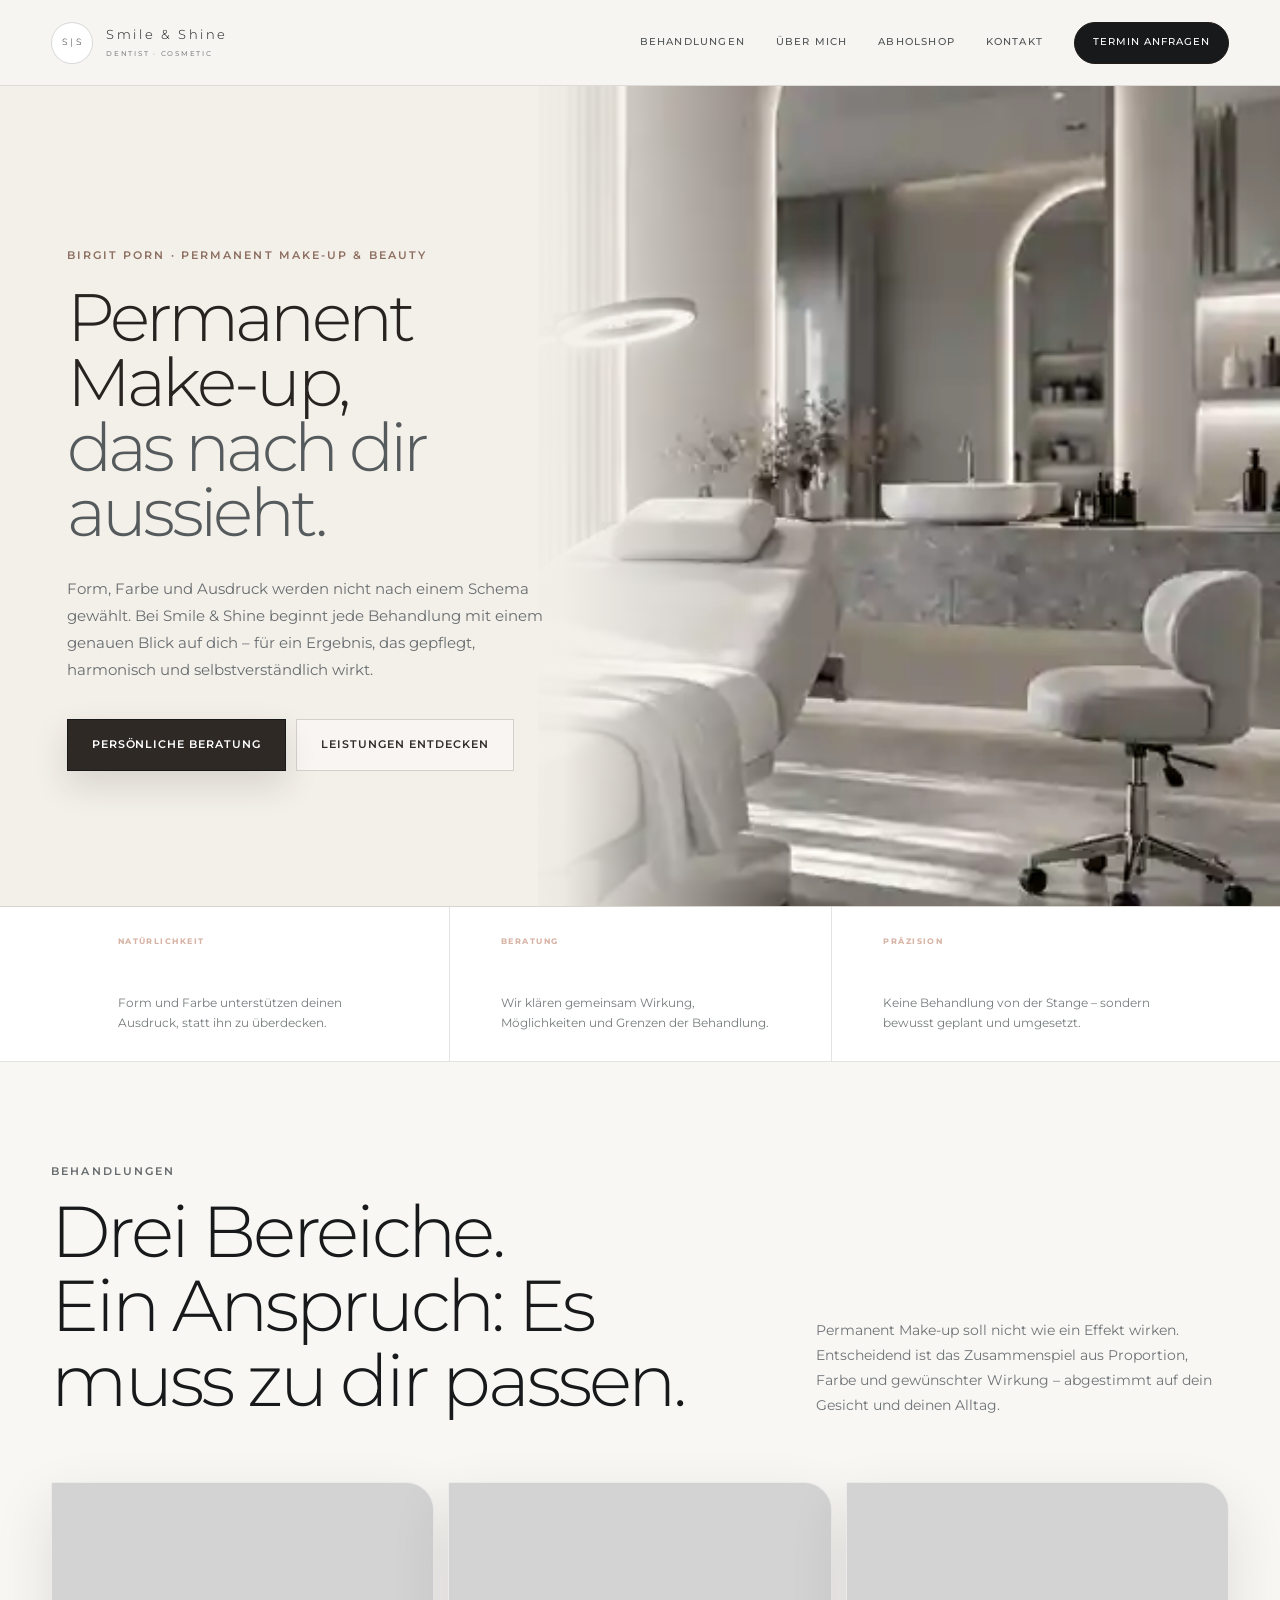
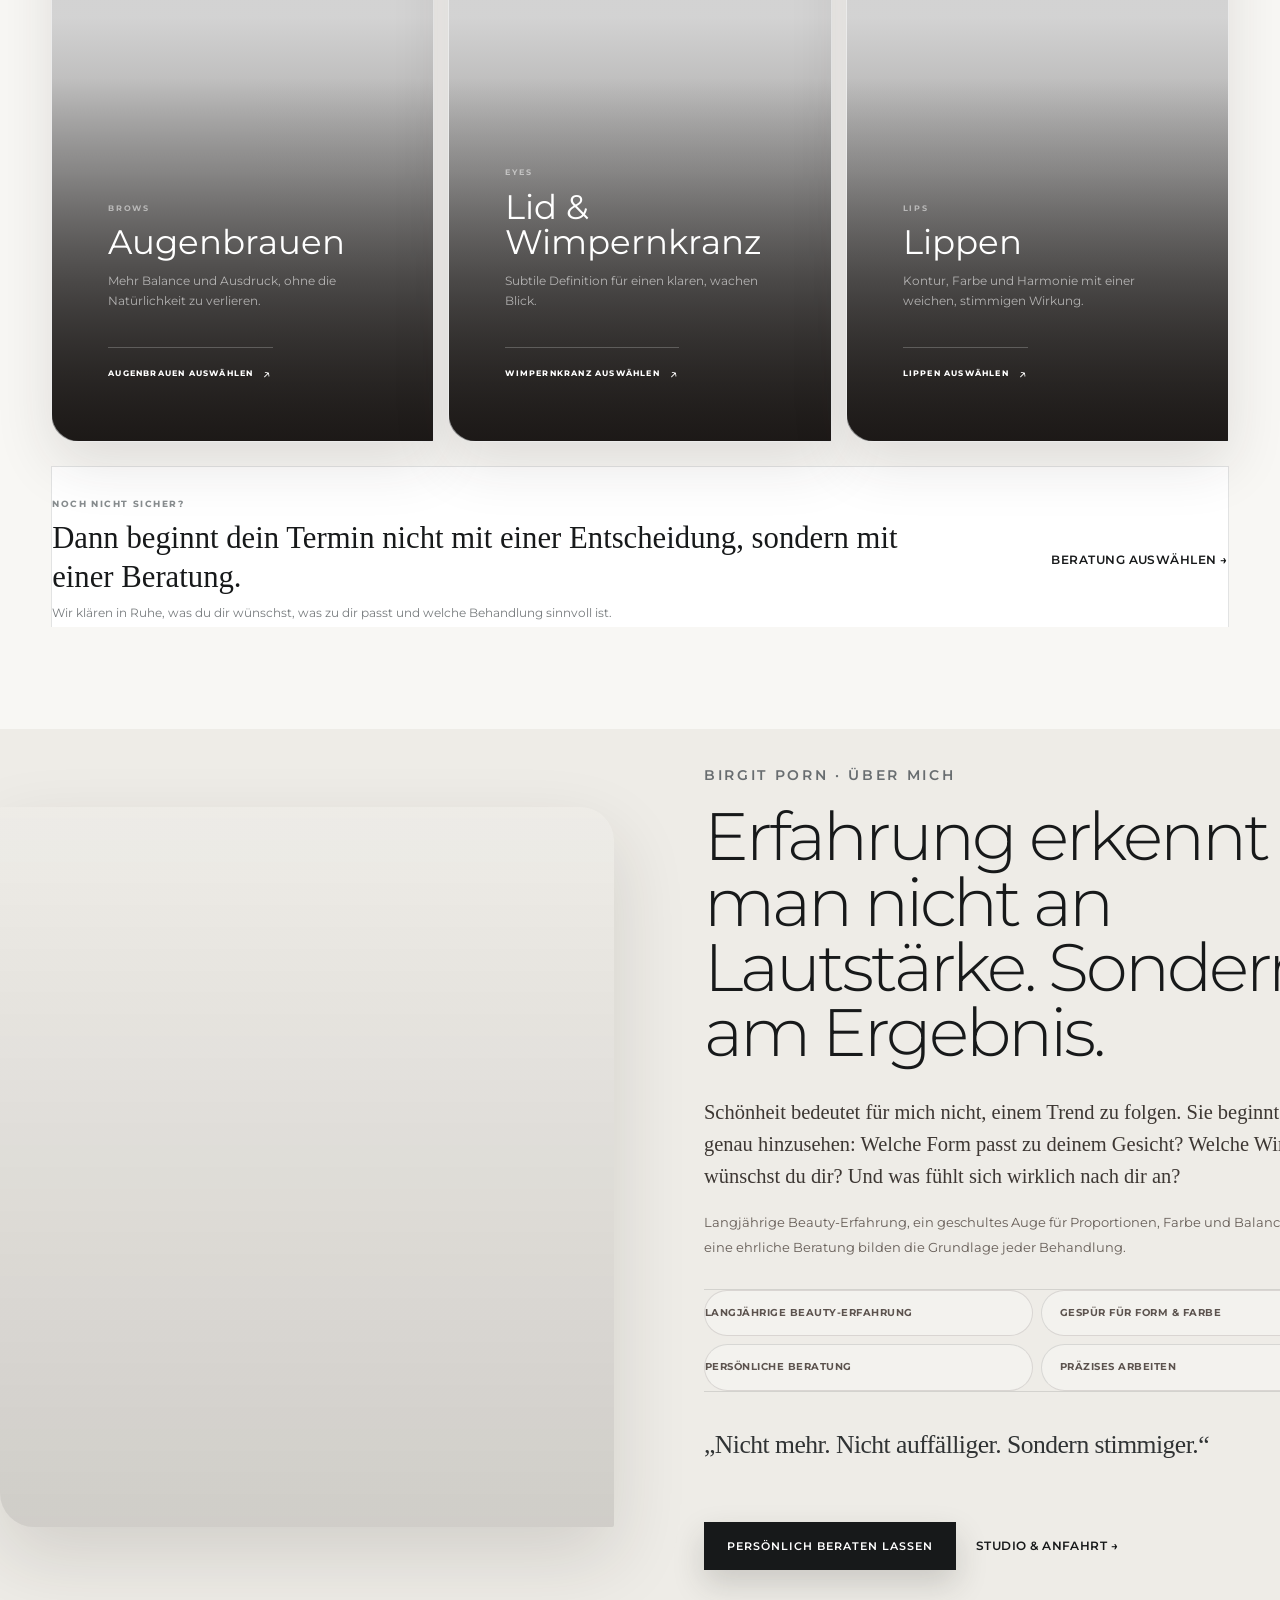
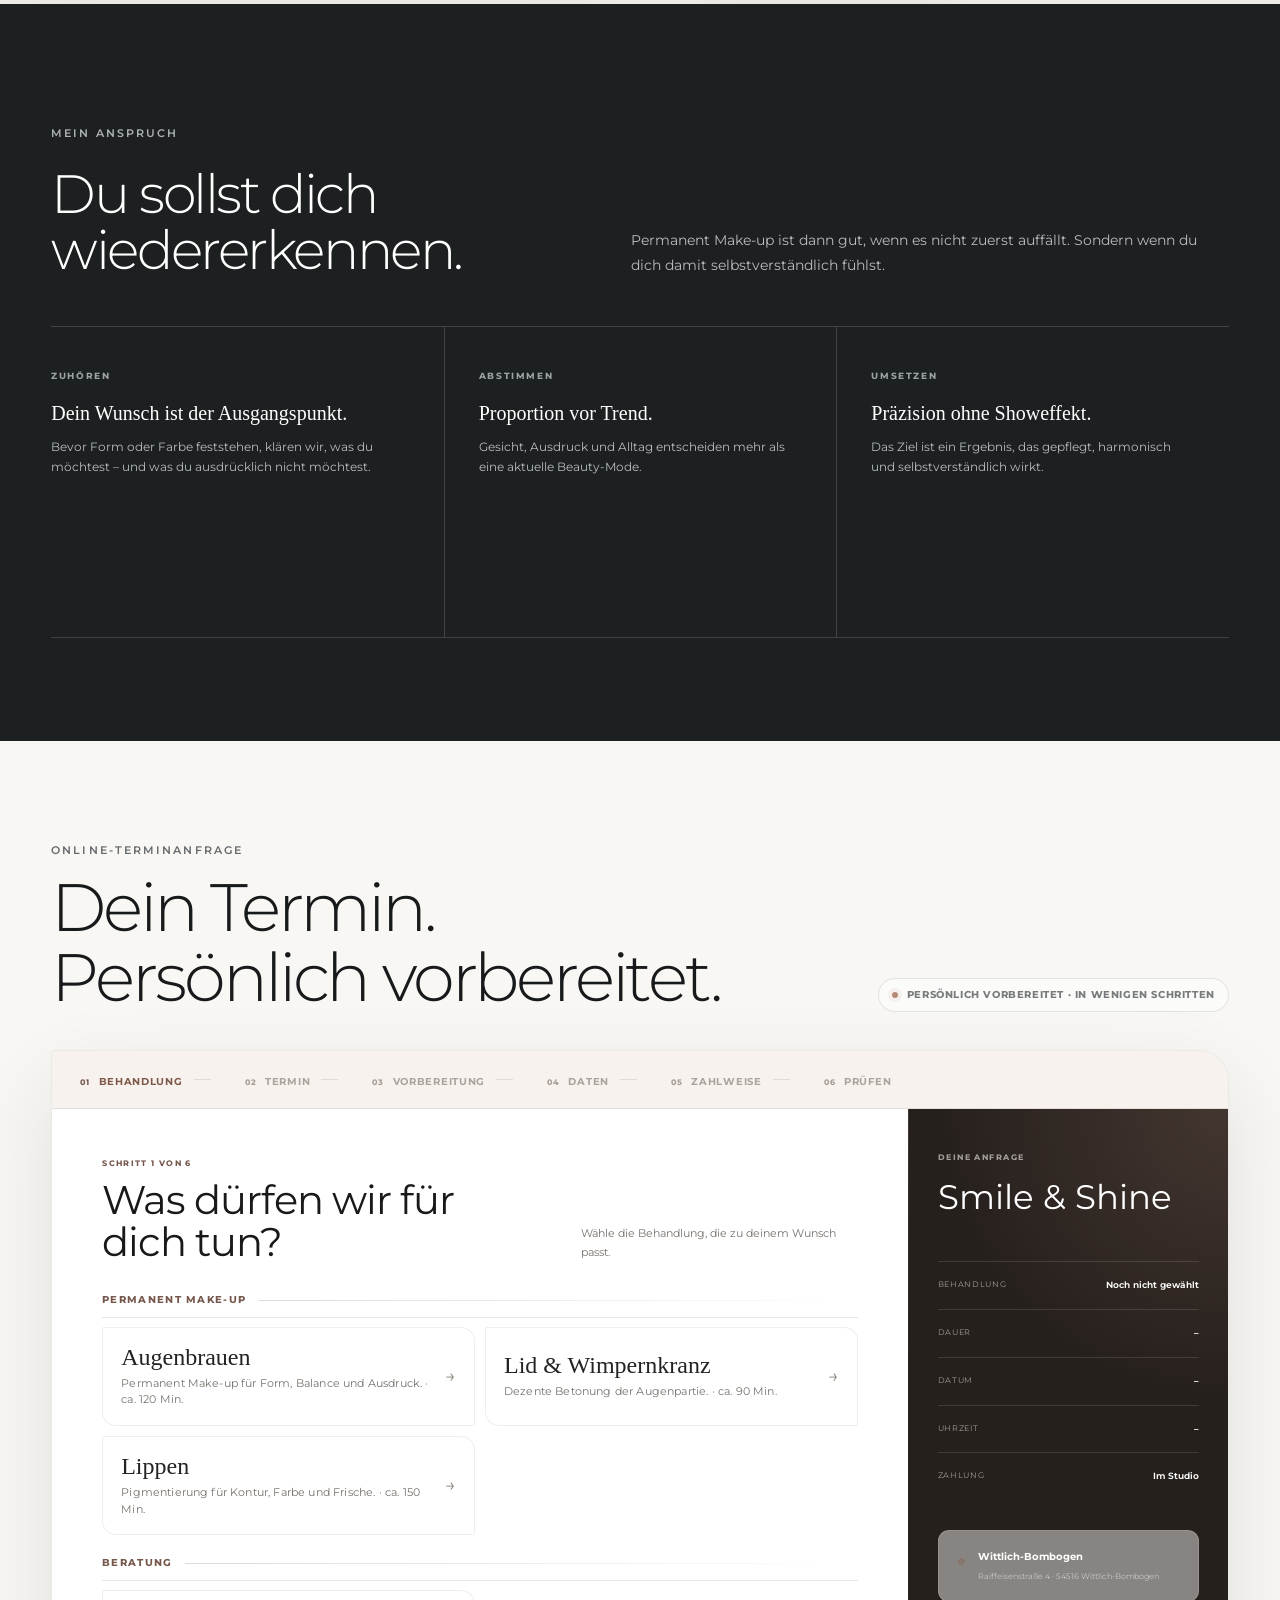
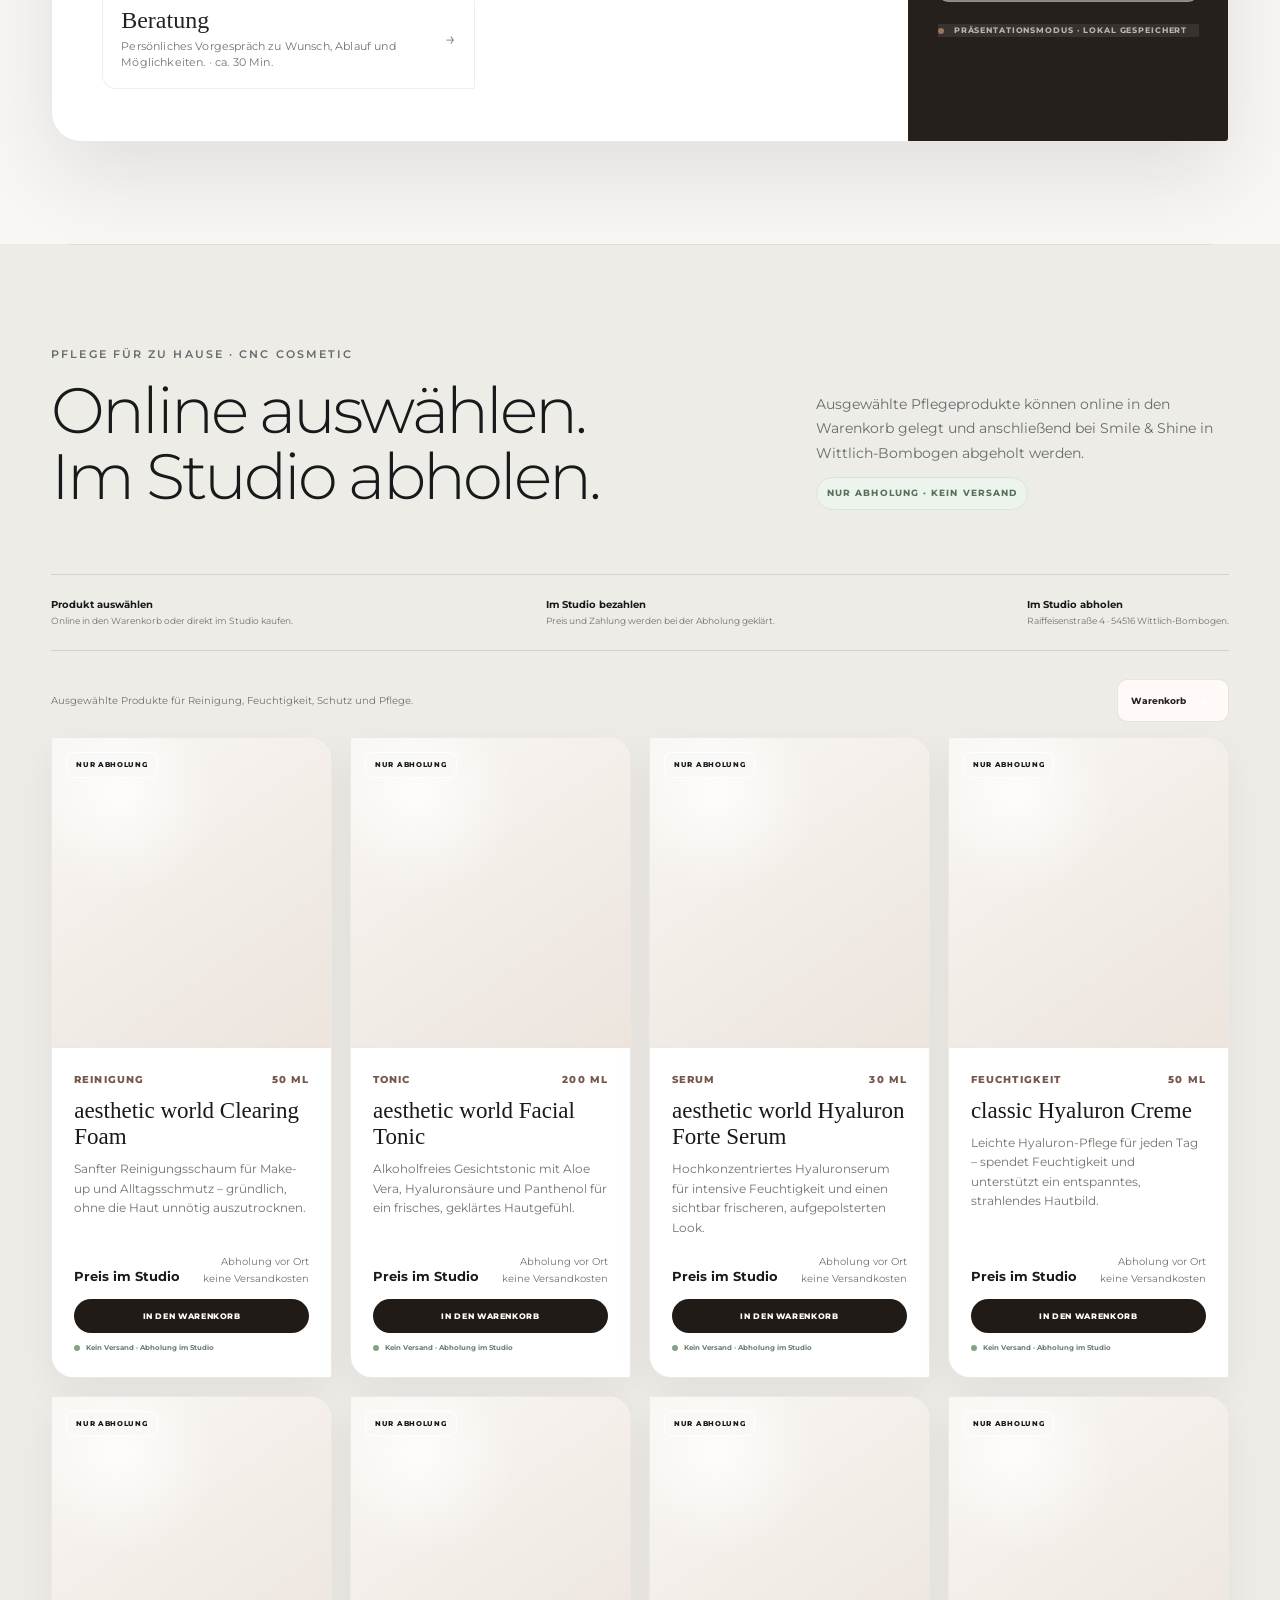
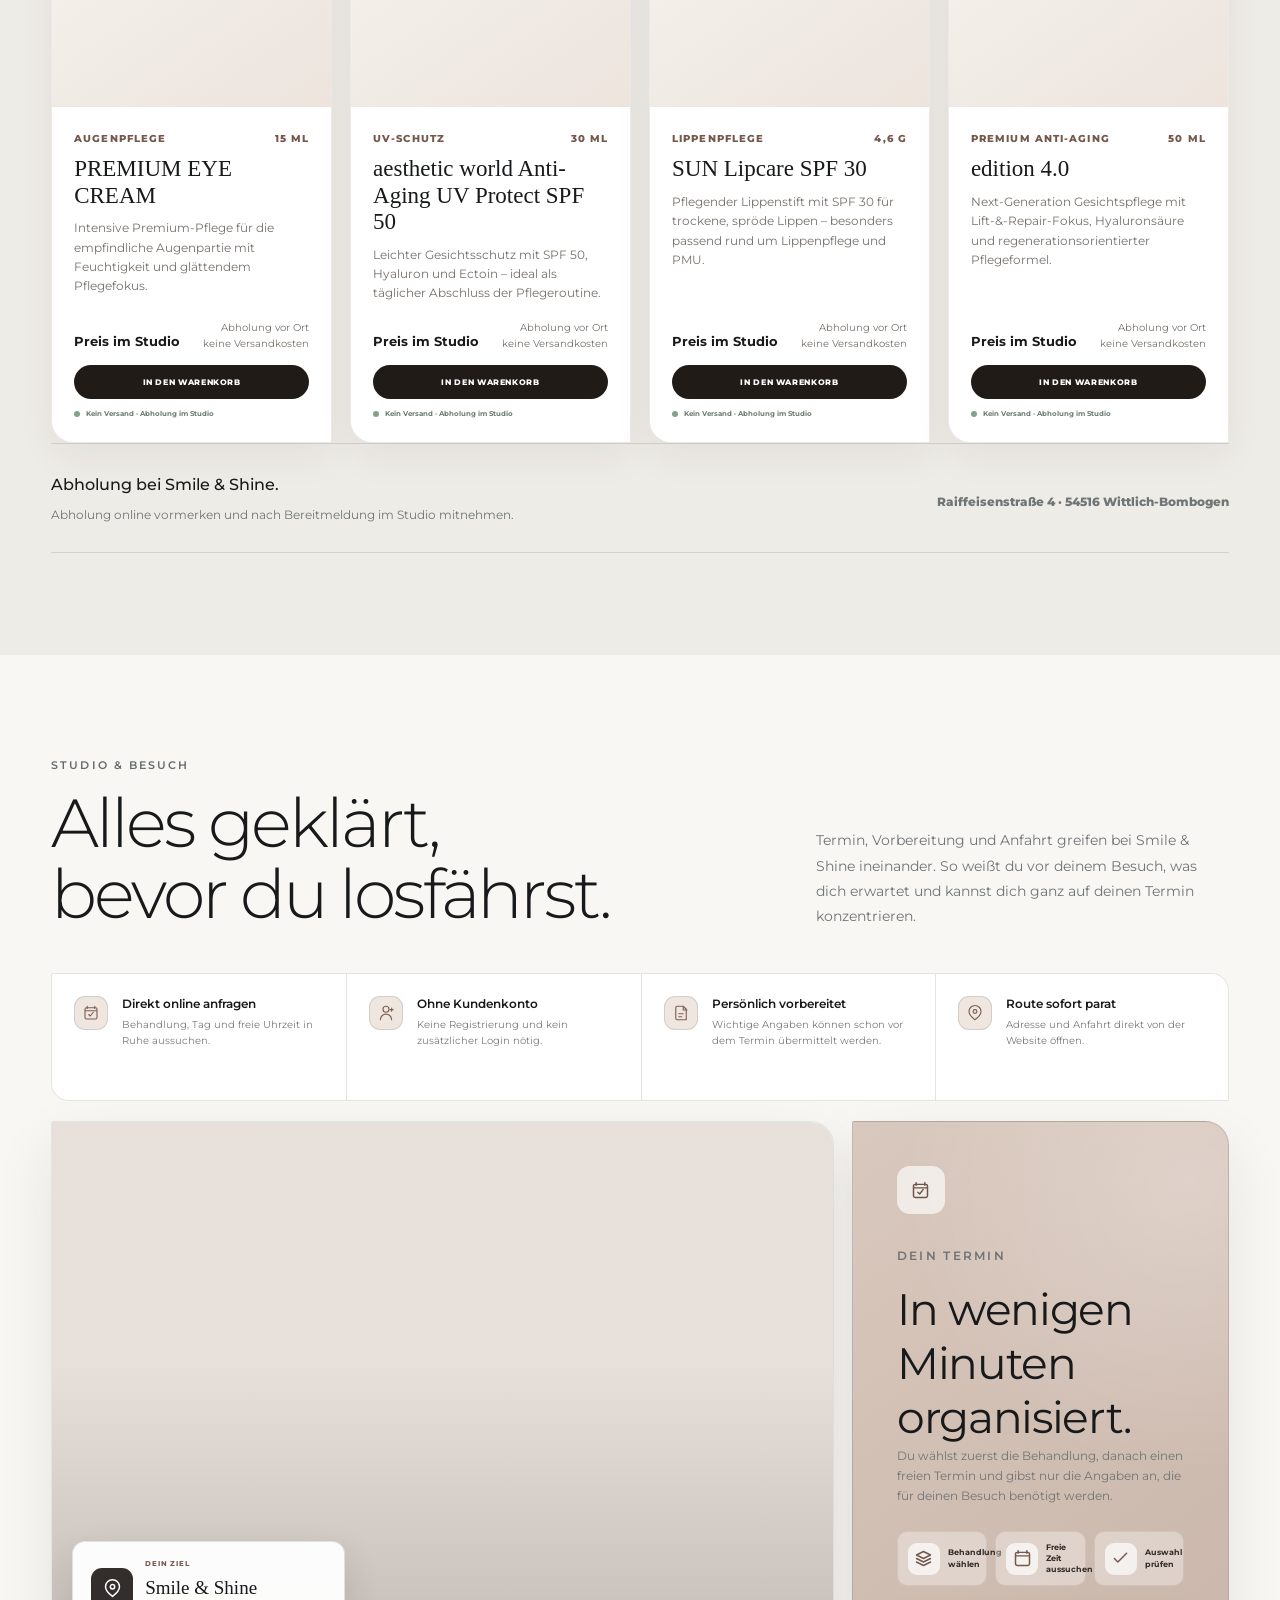
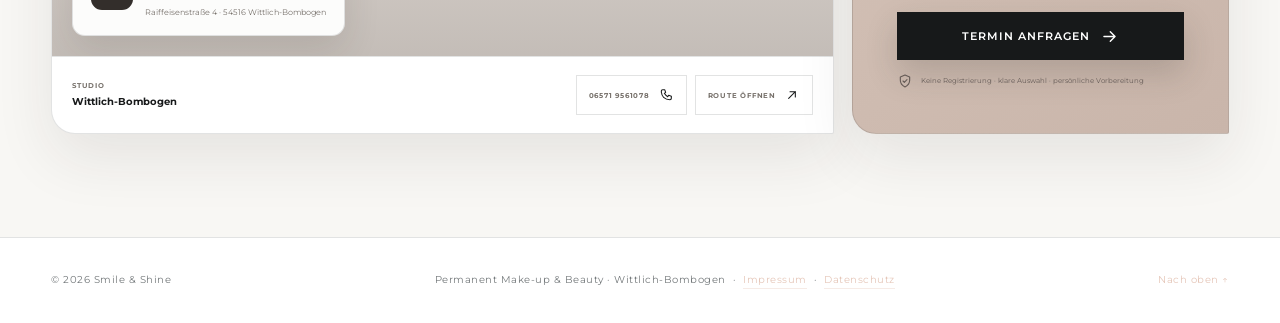
==== review/index.html @ 5d115cfd "Rescue: add isolated review page" ====
<!doctype html>
<html lang="de">
<head>
  <meta charset="utf-8">
  <meta name="viewport" content="width=device-width,initial-scale=1">
  <meta name="smileshine-build" content="20261002-rescue-review1">
  <meta name="description" content="Smile & Shine in Wittlich-Bombogen – Permanent Make-up & Beauty. Präzise Behandlungen, natürliche Ergebnisse und persönliche Beratung in ruhiger Atmosphäre.">
  <meta name="robots" content="noindex,nofollow">
  <meta name="theme-color" content="#f7f7f4">
  <meta name="color-scheme" content="light">
  <title>Smile & Shine · Wittlich-Bombogen</title>
  <link rel="preconnect" href="https://fonts.googleapis.com">
  <link rel="preconnect" href="https://fonts.gstatic.com" crossorigin>
  <link rel="preconnect" href="https://images.pexels.com">
  <link href="https://fonts.googleapis.com/css2?family=Montserrat:wght@300;400;500;600&display=swap" rel="stylesheet">
  <link rel="stylesheet" href="../styles.css?v=20261002-mobile-rebuild1">
  <link rel="stylesheet" href="../booking.css?v=20261002-mobile-rebuild1">
  <link rel="stylesheet" href="../booking-advanced.css?v=20261002-mobile-rebuild1">
  <link rel="stylesheet" href="../review-v73.css?v=20261002-rescue-review1">
</head>
<body class="site-premium">
  <header class="site-header">
    <a class="brand brand-v73" href="#top" aria-label="Smile & Shine Startseite">
      <span class="brand-mark" aria-hidden="true"></span>
      <span class="brand-copy">
        <strong data-studio-text="studio.name">SMILE &amp; SHINE</strong>
        <small>DENTIST · COSMETIC</small>
      </span>
    </a>
    <button class="menu-toggle" type="button" aria-label="Menü öffnen" aria-expanded="false" aria-controls="mainNav">☰</button>
    <nav class="main-nav" id="mainNav" aria-label="Hauptnavigation"><a href="#behandlungen">Behandlungen</a><a href="#ueber">Über mich</a><a href="#shop">Abholshop</a><a href="#kontakt">Kontakt</a><a class="nav-cta" href="#booking">Termin anfragen</a></nav>
  </header>
  <main id="top">
    <section class="hero hero-refined hero-cinematic">
<div class="hero-copy">
        <p class="eyebrow" data-studio-text="content.hero.eyebrow">Birgit Porn · Permanent Make-up &amp; Beauty</p>
        <h1>Permanent Make-up,<br><em>das nach dir aussieht.</em></h1>
        <p class="lead" data-studio-text="content.hero.lead">Form, Farbe und Ausdruck werden nicht nach einem Schema gewählt. Bei Smile &amp; Shine beginnt jede Behandlung mit einem genauen Blick auf dich – für ein Ergebnis, das gepflegt, harmonisch und selbstverständlich wirkt.</p>
        <div class="hero-actions"><a class="button primary" href="#booking" data-booking-service="consult">Persönliche Beratung</a><a class="button ghost" href="#behandlungen">Leistungen entdecken</a></div>
      </div>
    </section>

    <section class="trust-strip premium-trust" aria-label="Wofür Smile & Shine steht">
      <article><span>Natürlichkeit</span><strong>Ein Ergebnis, das zu deinem Gesicht gehört.</strong><small>Form und Farbe unterstützen deinen Ausdruck, statt ihn zu überdecken.</small></article>
      <article><span>Beratung</span><strong>Dein Wunsch wird zuerst verstanden.</strong><small>Wir klären gemeinsam Wirkung, Möglichkeiten und Grenzen der Behandlung.</small></article>
      <article><span>Präzision</span><strong>Ruhe und Sorgfalt bis ins Detail.</strong><small>Keine Behandlung von der Stange – sondern bewusst geplant und umgesetzt.</small></article>
    </section>

    <section class="section treatments premium-treatments" id="behandlungen">
      <div class="section-heading split">
        <div><p class="eyebrow">Behandlungen</p><h2 data-studio-text="content.treatments.headline">Drei Bereiche. Ein Anspruch: Es muss zu dir passen.</h2></div>
        <p data-studio-text="content.treatments.intro">Permanent Make-up soll nicht wie ein Effekt wirken. Entscheidend ist das Zusammenspiel aus Proportion, Farbe und gewünschter Wirkung – abgestimmt auf dein Gesicht und deinen Alltag.</p>
      </div>
      <div class="treatment-grid treatment-grid-refined">
        <article class="treatment-card image-brows" data-studio-media="brows"><div><span>Brows</span><h3>Augenbrauen</h3><p>Mehr Balance und Ausdruck, ohne die Natürlichkeit zu verlieren.</p><a href="#booking" data-booking-service="brows-pmu">Augenbrauen auswählen <b>↗</b></a></div></article>
        <article class="treatment-card image-eyes" data-studio-media="eyes"><div><span>Eyes</span><h3>Lid &amp; Wimpernkranz</h3><p>Subtile Definition für einen klaren, wachen Blick.</p><a href="#booking" data-booking-service="lashline">Wimpernkranz auswählen <b>↗</b></a></div></article>
        <article class="treatment-card image-lips" data-studio-media="lips"><div><span>Lips</span><h3>Lippen</h3><p>Kontur, Farbe und Harmonie mit einer weichen, stimmigen Wirkung.</p><a href="#booking" data-booking-service="lip-pmu">Lippen auswählen <b>↗</b></a></div></article>
      </div>
      <div class="treatment-consultation"><div><span>Noch nicht sicher?</span><strong>Dann beginnt dein Termin nicht mit einer Entscheidung, sondern mit einer Beratung.</strong><p>Wir klären in Ruhe, was du dir wünschst, was zu dir passt und welche Behandlung sinnvoll ist.</p></div><a class="text-link" href="#booking" data-booking-service="consult">Beratung auswählen →</a></div>
    </section>

    <section class="section about about-refined premium-about" id="ueber">
      <div class="about-image" role="img" data-studio-media="about" aria-label="Minimalistische Beauty- und Pflegeprodukte in neutralen Tönen"></div>
      <div class="about-copy">
        <p class="eyebrow" data-studio-text="content.about.eyebrow">Birgit Porn · Über mich</p>
        <h2 data-studio-text="content.about.headline">Erfahrung erkennt man nicht an Lautstärke. Sondern am Ergebnis.</h2>
        <p class="about-intro" data-studio-text="content.about.intro">Schönheit bedeutet für mich nicht, einem Trend zu folgen. Sie beginnt damit, genau hinzusehen: Welche Form passt zu deinem Gesicht? Welche Wirkung wünschst du dir? Und was fühlt sich wirklich nach dir an?</p>
        <p data-studio-text="content.about.body">Langjährige Beauty-Erfahrung, ein geschultes Auge für Proportionen, Farbe und Balance sowie eine ehrliche Beratung bilden die Grundlage jeder Behandlung.</p>
        <div class="about-signals" aria-label="Wofür Birgit steht"><span>Langjährige Beauty-Erfahrung</span><span>Gespür für Form &amp; Farbe</span><span>Persönliche Beratung</span><span>Präzises Arbeiten</span></div>
        <blockquote class="about-statement" data-studio-text="content.about.statement">„Nicht mehr. Nicht auffälliger. Sondern stimmiger.“</blockquote>
        <div class="about-actions"><a class="button primary" href="#booking" data-booking-service="consult">Persönlich beraten lassen</a><a class="text-link" href="#kontakt">Studio &amp; Anfahrt →</a></div>
      </div>
    </section>

    <section class="section premium-principles" aria-labelledby="principlesTitle">
      <div class="principles-heading"><p class="eyebrow">Mein Anspruch</p><h2 id="principlesTitle">Du sollst dich wiedererkennen.</h2><p>Permanent Make-up ist dann gut, wenn es nicht zuerst auffällt. Sondern wenn du dich damit selbstverständlich fühlst.</p></div>
      <div class="principles-grid">
        <article><span>Zuhören</span><h3>Dein Wunsch ist der Ausgangspunkt.</h3><p>Bevor Form oder Farbe feststehen, klären wir, was du möchtest – und was du ausdrücklich nicht möchtest.</p></article>
        <article><span>Abstimmen</span><h3>Proportion vor Trend.</h3><p>Gesicht, Ausdruck und Alltag entscheiden mehr als eine aktuelle Beauty-Mode.</p></article>
        <article><span>Umsetzen</span><h3>Präzision ohne Showeffekt.</h3><p>Das Ziel ist ein Ergebnis, das gepflegt, harmonisch und selbstverständlich wirkt.</p></article>
      </div>
    </section>

    <section class="section booking-section booking-editorial" id="booking">
      <div class="booking-heading"><div><p class="eyebrow">Online-Terminanfrage</p><h2>Dein Termin. Persönlich vorbereitet.</h2></div><div class="booking-demo-badge"><span></span>Persönlich vorbereitet · in wenigen Schritten</div></div>
      <div class="booking-shell glass-panel">
        <div class="booking-progress" aria-label="Fortschritt der Terminanfrage"><button class="progress-step active" data-progress="1" type="button"><span>01</span><strong>Behandlung</strong></button><button class="progress-step" data-progress="2" type="button" disabled><span>02</span><strong>Termin</strong></button><button class="progress-step" data-progress="3" type="button" disabled><span>03</span><strong>Vorbereitung</strong></button><button class="progress-step" data-progress="4" type="button" disabled><span>04</span><strong>Daten</strong></button><button class="progress-step" data-progress="5" type="button" disabled><span>05</span><strong>Zahlweise</strong></button><button class="progress-step" data-progress="6" type="button" disabled><span>06</span><strong>Prüfen</strong></button></div>
        <div class="booking-main">
          <div class="booking-stage">
            <div class="booking-panel active" data-panel="1"><div class="booking-panel-head"><div><span class="booking-step-label">Schritt 1 von 6</span><h3>Was dürfen wir für dich tun?</h3></div><p>Wähle die gewünschte Behandlung aus.</p></div><div class="service-category-label">Permanent Make-up</div><div class="service-options"><button class="service-option" type="button" data-service="Augenbrauen" data-duration="120"><span class="service-info"><strong>Augenbrauen</strong><small>Permanent Make-up · ca. 120 Min.</small></span><span class="service-arrow">→</span></button><button class="service-option" type="button" data-service="Lid & Wimpernkranz" data-duration="90"><span class="service-info"><strong>Lid &amp; Wimpernkranz</strong><small>Permanent Make-up · ca. 90 Min.</small></span><span class="service-arrow">→</span></button><button class="service-option" type="button" data-service="Lippen" data-duration="150"><span class="service-info"><strong>Lippen</strong><small>Permanent Make-up · ca. 150 Min.</small></span><span class="service-arrow">→</span></button><button class="service-option" type="button" data-service="Beratung" data-duration="30"><span class="service-info"><strong>Beratung</strong><small>Persönliches Vorgespräch · ca. 30 Min.</small></span><span class="service-arrow">→</span></button></div></div>
            <div class="booking-panel" data-panel="2"><div class="booking-panel-head"><div><span class="booking-step-label">Schritt 2 von 6</span><h3>Wann passt es dir?</h3></div><p>Wähle einen verfügbaren Tag und eine passende Uhrzeit.</p></div><div class="date-scroller" id="dateScroller" aria-label="Datum auswählen"></div><div class="time-area"><div class="time-header"><strong>Verfügbare Zeiten</strong><span id="selectedDateLabel">Datum auswählen</span></div><div class="time-slots" id="timeSlots"><div class="time-placeholder">Verfügbarkeiten werden geladen.</div></div><div class="waitlist-strip"><div><strong>Nichts Passendes dabei?</strong><span>Wenn du flexibel bist, kannst du dich unverbindlich vormerken lassen.</span></div><button class="waitlist-button" type="button" id="waitlistToggle">Warteliste</button></div><form class="waitlist-form" id="waitlistForm" hidden><div class="field-row"><label><span>Bevorzugter Zeitraum</span><select name="period"><option>Vormittags</option><option>Mittags</option><option>Nachmittags</option><option>Abends</option><option>Flexibel</option></select></label><label><span>Flexibilität</span><select name="flex"><option>Nur gewählter Tag</option><option>± 1 Tag</option><option>± 3 Tage</option><option>Diese Woche</option></select></label></div><div class="waitlist-actions"><span>Wähle Zeitraum und Flexibilität. Deine Kontaktdaten folgen im nächsten Schritt.</span><button type="submit" class="button ghost">Wunsch vormerken</button></div></form></div><div class="booking-actions"><button class="booking-back" type="button" data-back="1">← Zurück</button></div></div>
            <div class="booking-panel" data-panel="3"><div class="booking-panel-head"><div><span class="booking-step-label">Schritt 3 von 6</span><h3>Gut vorbereitet zum Termin.</h3></div><p>Beantworte vorab ein paar kurze Fragen zur gewählten Behandlung.</p></div><form class="precheck-form" id="precheckForm"><div class="precheck-intro"><span>Vorabinformationen</span><strong id="precheckService">Gewählte Behandlung</strong><p>So kann sich das Studio besser auf deinen Termin vorbereiten.</p></div><div id="precheckQuestions" class="precheck-questions"></div><label class="consent-row"><input type="checkbox" required><span>Ich bestätige, dass meine Angaben vollständig sind.</span></label><div class="booking-actions"><button class="booking-back" type="button" data-back="2">← Zurück</button><button class="button primary" type="submit">Weiter zu meinen Daten</button></div></form></div>
            <div class="booking-panel" data-panel="4"><div class="booking-panel-head"><div><span class="booking-step-label">Schritt 4 von 6</span><h3>Wie erreichen wir dich?</h3></div><p>Diese Angaben benötigen wir für Terminbestätigung und eventuelle Rückfragen.</p></div><form class="booking-form" id="bookingForm"><div class="field-row"><label><span>Vorname</span><input name="firstName" autocomplete="given-name" required placeholder="Vorname"></label><label><span>Nachname</span><input name="lastName" autocomplete="family-name" required placeholder="Nachname"></label></div><div class="field-row"><label><span>E-Mail</span><input type="email" name="email" autocomplete="email" required placeholder="name@beispiel.de"></label><label><span>Telefon</span><input type="tel" name="phone" autocomplete="tel" required placeholder="0123 456789"></label></div><label><span>Hinweis für das Studio <small>optional</small></span><textarea name="note" rows="3" placeholder="Gibt es etwas, das wir vorab wissen sollten?"></textarea></label><label class="consent-row"><input type="checkbox" required><span>Ich stimme der Verarbeitung meiner Angaben zur Terminorganisation zu.</span></label><div class="booking-actions"><button class="booking-back" type="button" data-back="3">← Zurück</button><button class="button primary" type="submit" id="bookingContactContinue">Weiter zur Zahlweise</button></div></form></div>
            <div class="booking-panel" data-panel="5"><div class="booking-panel-head"><div><span class="booking-step-label">Schritt 5 von 6</span><h3>Wie möchtest du bezahlen?</h3></div><p>Wähle, wie du den Termin bezahlen möchtest.</p></div><div class="payment-options"><button class="payment-option selected" type="button" data-payment="Im Studio"><span class="payment-icon">⌂</span><span><strong>Im Studio bezahlen</strong><small>Bezahlung beim Termin vor Ort.</small></span><span class="payment-check">✓</span></button><button class="payment-option" type="button" data-payment="Online-Anzahlung"><span class="payment-icon">◇</span><span><strong>Online-Anzahlung</strong><small>Online-Anzahlung, sofern sie für die Leistung vorgesehen ist.</small></span><span class="payment-check">○</span></button></div><div class="deposit-card"><div><span class="deposit-label">Anzahlung</span><strong>Wird vor dem Abschluss angezeigt</strong></div><p>Falls eine Anzahlung erforderlich ist, wird der Betrag vor dem Abschluss klar angezeigt.</p></div><div class="booking-actions"><button class="booking-back" type="button" data-back="4">← Zurück</button><button class="button primary" type="button" id="paymentContinue">Anfrage prüfen</button></div></div>
            <div class="booking-panel" data-panel="6"><div class="booking-panel-head"><div><span class="booking-step-label">Schritt 6 von 6</span><h3>Passt alles?</h3></div><p>Prüfe deine Auswahl und Angaben noch einmal in Ruhe.</p></div><div class="confirmation-card"><div class="confirmation-mark">✓</div><div><span class="confirmation-kicker">Deine Auswahl</span><h4 id="confirmService">–</h4><p id="confirmDate">–</p><p id="confirmCustomer">–</p><p id="confirmPayment">–</p></div></div><div class="confirmation-grid"><div><span>Vorbereitung</span><strong>Vorabformular ausgefüllt</strong></div><div><span>Warteliste</span><strong id="confirmWaitlist">Nicht aktiviert</strong></div></div><div class="booking-final-note"><strong>Alles auf einen Blick.</strong><span>Prüfe deine Angaben vor dem Abschluss noch einmal in Ruhe.</span></div><div class="booking-actions"><button class="booking-back" type="button" data-back="5">← Angaben ändern</button><button class="button primary booking-disabled" type="button" aria-disabled="true">Terminanfrage vormerken</button></div></div>
          </div>
          <aside class="booking-summary"><p class="summary-kicker">Deine Anfrage</p><h3 data-studio-text="studio.name">Smile &amp; Shine</h3><div class="summary-item"><span>Behandlung</span><strong id="summaryService">Noch nicht gewählt</strong></div><div class="summary-item"><span>Dauer</span><strong id="summaryDuration">–</strong></div><div class="summary-item"><span>Datum</span><strong id="summaryDate">–</strong></div><div class="summary-item"><span>Uhrzeit</span><strong id="summaryTime">–</strong></div><div class="summary-item"><span>Zahlung</span><strong id="summaryPayment">Im Studio</strong></div><div class="summary-location"><span>⌖</span><div><strong data-studio-text="studio.locationLabel">Wittlich-Bombogen</strong><small data-studio-text="studio.address.display">Raiffeisenstraße 4 · 54516 Wittlich-Bombogen</small></div></div><div class="summary-status"><span></span>Präsentationsmodus · lokal gespeichert</div></aside>
        </div>
      </div>
    </section>

    <section class="section boutique premium-boutique" id="shop"><div class="section-heading split boutique-heading"><div><p class="eyebrow">Pflege für zu Hause · CNC Cosmetic</p><h2 data-studio-text="content.shop.headline">Online auswählen. Im Studio abholen.</h2></div><div class="boutique-intro"><p data-studio-text="content.shop.intro">Ausgewählte Pflegeprodukte können online in den Warenkorb gelegt und anschließend bei Smile &amp; Shine in Wittlich-Bombogen abgeholt werden.</p><span class="shop-status">Nur Abholung · kein Versand</span></div></div><div class="pickup-shop-footer"><div><strong>Abholung bei Smile &amp; Shine.</strong><p>Abholung online vormerken und nach Bereitmeldung im Studio mitnehmen.</p></div><span data-studio-text="studio.address.display">Raiffeisenstraße 4 · 54516 Wittlich-Bombogen</span></div></section>
    <section class="section contact-section contact-experience premium-contact" id="kontakt">
      <div class="contact-experience-heading">
        <div>
          <p class="eyebrow">Studio &amp; Besuch</p>
          <h2 data-studio-text="content.contact.headline">Alles geklärt, bevor du losfährst.</h2>
        </div>
        <p data-studio-text="content.contact.intro">Termin, Vorbereitung und Anfahrt greifen bei Smile &amp; Shine ineinander. So weißt du vor deinem Besuch, was dich erwartet und kannst dich ganz auf deinen Termin konzentrieren.</p>
      </div>

      <div class="contact-benefits" aria-label="Vorteile für deinen Besuch">
        <article class="contact-benefit">
          <span class="contact-benefit-icon" aria-hidden="true">
            <svg viewBox="0 0 24 24"><path d="M7 3v3M17 3v3M4.5 9h15M6 5h12a2 2 0 0 1 2 2v11a2 2 0 0 1-2 2H6a2 2 0 0 1-2-2V7a2 2 0 0 1 2-2Z"/><path d="m9 14 2 2 4-5"/></svg>
          </span>
          <div><strong>Direkt online anfragen</strong><small>Behandlung, Tag und freie Uhrzeit in Ruhe aussuchen.</small></div>
        </article>
        <article class="contact-benefit">
          <span class="contact-benefit-icon" aria-hidden="true">
            <svg viewBox="0 0 24 24"><path d="M12 3a4 4 0 1 1 0 8 4 4 0 0 1 0-8Z"/><path d="M4.5 21a7.5 7.5 0 0 1 15 0"/><path d="M17.5 7.5h4M19.5 5.5v4"/></svg>
          </span>
          <div><strong>Ohne Kundenkonto</strong><small>Keine Registrierung und kein zusätzlicher Login nötig.</small></div>
        </article>
        <article class="contact-benefit">
          <span class="contact-benefit-icon" aria-hidden="true">
            <svg viewBox="0 0 24 24"><path d="M7 3h8l4 4v14H7a2 2 0 0 1-2-2V5a2 2 0 0 1 2-2Z"/><path d="M15 3v5h5M9 13h6M9 17h4"/></svg>
          </span>
          <div><strong>Persönlich vorbereitet</strong><small>Wichtige Angaben können schon vor dem Termin übermittelt werden.</small></div>
        </article>
        <article class="contact-benefit">
          <span class="contact-benefit-icon" aria-hidden="true">
            <svg viewBox="0 0 24 24"><path d="M20 10c0 5-8 11-8 11S4 15 4 10a8 8 0 1 1 16 0Z"/><circle cx="12" cy="10" r="2.5"/></svg>
          </span>
          <div><strong>Route sofort parat</strong><small>Adresse und Anfahrt direkt von der Website öffnen.</small></div>
        </article>
      </div>

      <div class="contact-experience-grid">
        <article class="contact-map-card">
          <div class="contact-map-preview">
            <iframe data-studio-map-embed title="Standort von Smile &amp; Shine in Wittlich-Bombogen" loading="lazy" referrerpolicy="no-referrer-when-downgrade" src="https://www.google.com/maps?q=Raiffeisenstra%C3%9Fe%204%2C%2054516%20Wittlich-Bombogen&amp;output=embed"></iframe>
            <div class="contact-map-overlay">
              <span class="contact-map-pin" aria-hidden="true">
                <svg viewBox="0 0 24 24"><path d="M20 10c0 5-8 11-8 11S4 15 4 10a8 8 0 1 1 16 0Z"/><circle cx="12" cy="10" r="2.5"/></svg>
              </span>
              <div><small>Dein Ziel</small><strong data-studio-text="studio.name">Smile &amp; Shine</strong><span data-studio-text="studio.address.display">Raiffeisenstraße 4 · 54516 Wittlich-Bombogen</span></div>
            </div>
          </div>
          <div class="contact-map-actions">
            <div><span>Studio</span><strong data-studio-text="studio.locationLabel">Wittlich-Bombogen</strong></div>
            <div class="contact-direct-actions">
              <a class="contact-route-button" data-studio-phone-link href="tel:+4965719561078"><span data-studio-phone-display>06571 9561078</span><svg aria-hidden="true" viewBox="0 0 24 24"><path d="M7 4h3l1.5 4-2 1.5a14 14 0 0 0 5 5l1.5-2 4 1.5v3a2 2 0 0 1-2 2C10 19 5 14 5 6a2 2 0 0 1 2-2Z"/></svg></a>
              <a class="contact-route-button" data-studio-route-link href="https://www.google.com/maps/search/?api=1&amp;query=Raiffeisenstra%C3%9Fe%204%2C%2054516%20Wittlich-Bombogen" target="_blank" rel="noopener"><span>Route öffnen</span><svg aria-hidden="true" viewBox="0 0 24 24"><path d="M7 17 17 7M9 7h8v8"/></svg></a>
            </div>
          </div>
        </article>

        <article class="contact-booking-card">
          <div class="contact-booking-icon" aria-hidden="true">
            <svg viewBox="0 0 24 24"><path d="M7 3v3M17 3v3M4.5 9h15M6 5h12a2 2 0 0 1 2 2v11a2 2 0 0 1-2 2H6a2 2 0 0 1-2-2V7a2 2 0 0 1 2-2Z"/><path d="m9 14 2 2 4-5"/></svg>
          </div>
          <p class="eyebrow">Dein Termin</p>
          <h3>In wenigen Minuten organisiert.</h3>
          <p class="contact-booking-copy">Du wählst zuerst die Behandlung, danach einen freien Termin und gibst nur die Angaben an, die für deinen Besuch benötigt werden.</p>
          <div class="contact-booking-flow" aria-label="So funktioniert die Terminanfrage">
            <div><span aria-hidden="true"><svg viewBox="0 0 24 24"><path d="M12 4 4 8l8 4 8-4-8-4Z"/><path d="m4 12 8 4 8-4M4 16l8 4 8-4"/></svg></span><strong>Behandlung wählen</strong></div>
            <div><span aria-hidden="true"><svg viewBox="0 0 24 24"><path d="M7 3v3M17 3v3M4.5 9h15M6 5h12a2 2 0 0 1 2 2v11a2 2 0 0 1-2 2H6a2 2 0 0 1-2-2V7a2 2 0 0 1 2-2Z"/></svg></span><strong>Freie Zeit aussuchen</strong></div>
            <div><span aria-hidden="true"><svg viewBox="0 0 24 24"><path d="m5 12 4 4L19 6"/></svg></span><strong>Auswahl prüfen</strong></div>
          </div>
          <a class="button primary contact-booking-cta" href="#booking">
            <span>Termin anfragen</span>
            <svg aria-hidden="true" viewBox="0 0 24 24"><path d="M5 12h14M13 6l6 6-6 6"/></svg>
          </a>
          <div class="contact-reassurance">
            <svg aria-hidden="true" viewBox="0 0 24 24"><path d="M12 3 5 6v5c0 4.7 2.9 8 7 10 4.1-2 7-5.3 7-10V6l-7-3Z"/><path d="m9 12 2 2 4-4"/></svg>
            <span>Keine Registrierung · klare Auswahl · persönliche Vorbereitung</span>
          </div>
        </article>
      </div>
    </section>
  </main>
  <footer class="site-footer premium-footer"><span>© <span id="year"></span> <span data-studio-text="studio.name">Smile &amp; Shine</span></span><span class="footer-meta"><span data-studio-text="content.footer.descriptor">Permanent Make-up &amp; Beauty · Wittlich-Bombogen</span> · <a href="../impressum.html">Impressum</a> · <a href="../datenschutz.html">Datenschutz</a></span><a href="#top">Nach oben ↑</a></footer>
  <script src="../studio-config.js?v=20261002-mobile-rebuild1"></script>
  <script src="../studio-content.js?v=20261002-mobile-rebuild1"></script>
  <script src="../studio-data-store.js?v=20261002-mobile-rebuild1"></script>
  <script src="../script.js?v=20261002-mobile-rebuild1"></script>
</body>
</html>
---- styles.css ----
:root{
  --bg:#f3f0eb;
  --paper:#faf8f4;
  --paper-2:#f6f2ec;
  --ink:#252321;
  --ink-soft:#45413d;
  --muted:#77716b;
  --muted-2:#9b948d;
  --accent:#9b7566;
  --accent-dark:#76574c;
  --champagne:#c6aa98;
  --line:rgba(49,43,39,.11);
  --line-light:rgba(255,255,255,.72);
  --glass:rgba(255,255,255,.55);
  --glass-strong:rgba(255,255,255,.73);
  --shadow-sm:0 10px 30px rgba(47,39,34,.06);
  --shadow:0 22px 70px rgba(45,38,33,.09);
  --shadow-lg:0 34px 100px rgba(41,34,30,.12);
  --radius:30px;
  --serif:"Marcellus",Georgia,serif;
  --sans:"Manrope",Arial,sans-serif;
}
*{box-sizing:border-box}
html{scroll-behavior:smooth}
body{
  margin:0;
  color:var(--ink);
  font-family:var(--sans);
  line-height:1.65;
  background:
    radial-gradient(circle at 8% 0%,rgba(255,255,255,.95),transparent 27rem),
    radial-gradient(circle at 93% 13%,rgba(215,203,195,.28),transparent 35rem),
    linear-gradient(180deg,#f4f1ec 0%,#faf8f5 34%,#f3f0eb 100%);
  -webkit-font-smoothing:antialiased;
}
body::before{
  content:"";
  position:fixed;
  inset:0;
  pointer-events:none;
  opacity:.18;
  z-index:-1;
  background-image:linear-gradient(rgba(70,60,52,.025) 1px,transparent 1px),linear-gradient(90deg,rgba(70,60,52,.025) 1px,transparent 1px);
  background-size:56px 56px;
}
a{color:inherit;text-decoration:none}
button,input,textarea{font-family:inherit}
img{max-width:100%;display:block}
::selection{background:#d9c6bb;color:#221f1c}

.site-header{
  position:sticky;top:0;z-index:50;
  display:flex;align-items:center;justify-content:space-between;gap:34px;
  padding:17px clamp(26px,5vw,82px);
  background:rgba(246,243,238,.76);
  backdrop-filter:blur(22px) saturate(135%);
  -webkit-backdrop-filter:blur(22px) saturate(135%);
  border-bottom:1px solid rgba(63,55,49,.07);
}
.site-header::after{content:"";position:absolute;left:clamp(26px,5vw,82px);right:clamp(26px,5vw,82px);bottom:-1px;height:1px;background:linear-gradient(90deg,transparent,rgba(112,91,80,.18),transparent)}
.brand{display:flex;align-items:center;gap:15px;min-width:290px}
.brand-mark{position:relative;width:17px;height:17px;border-radius:50%;background:radial-gradient(circle at 35% 28%,#fff 0 22%,#ded1c8 45%,#a88777 100%);box-shadow:0 7px 18px rgba(84,62,51,.18),inset 0 0 0 1px rgba(255,255,255,.76)}
.brand-mark::after{content:"";position:absolute;inset:4px;border:1px solid rgba(255,255,255,.72);border-radius:50%}
.brand strong{display:block;font-size:14px;line-height:1.2;letter-spacing:.22em;font-weight:700}
.brand small{display:block;margin-top:5px;font-size:9px;letter-spacing:.18em;color:#8b8580}
.main-nav{display:flex;align-items:center;gap:27px;font-size:10px;font-weight:650;text-transform:uppercase;letter-spacing:.115em}
.main-nav>a:not(.nav-cta){position:relative;padding:10px 0;color:#5f5b57}
.main-nav>a:not(.nav-cta)::after{content:"";position:absolute;left:0;right:100%;bottom:5px;height:1px;background:var(--accent);transition:right .25s ease}
.main-nav>a:not(.nav-cta):hover::after{right:0}
.nav-cta{padding:13px 20px;border-radius:999px;background:rgba(255,255,255,.72);border:1px solid rgba(255,255,255,.84);box-shadow:0 8px 26px rgba(46,37,32,.08);transition:.25s ease}
.nav-cta:hover{transform:translateY(-1px);box-shadow:0 12px 32px rgba(46,37,32,.11)}
.menu-toggle{display:none;border:0;background:none;font-size:24px;color:var(--ink)}

.hero{position:relative;min-height:800px;display:grid;grid-template-columns:minmax(0,.84fr) minmax(0,1.16fr);gap:24px;align-items:stretch;padding:34px clamp(24px,3.3vw,54px) 0;overflow:hidden}
.hero::before{content:"01";position:absolute;left:clamp(24px,3.3vw,54px);bottom:62px;font-size:10px;font-weight:700;letter-spacing:.2em;color:rgba(66,57,51,.32)}
.hero-copy{position:relative;display:flex;flex-direction:column;justify-content:center;padding:76px clamp(28px,6vw,100px) 112px 4vw}
.eyebrow{margin:0 0 20px;font-size:9px;font-weight:750;letter-spacing:.25em;text-transform:uppercase;color:var(--accent-dark)}
.hero h1,.section h2,.cta-section h2,.treatment-card h3,.review-card p,.about-quote p,.product-copy h3,.voucher-visual strong{font-family:var(--serif);font-weight:400}
.hero h1,.section h2,.cta-section h2{margin:0;line-height:.98;letter-spacing:-.03em}
.hero h1{max-width:780px;font-size:clamp(62px,6.6vw,106px)}
.lead{max-width:600px;margin:32px 0 38px;color:var(--muted);font-size:15px;line-height:1.85}
.hero-actions{display:flex;gap:13px;flex-wrap:wrap}
.button{display:inline-flex;align-items:center;justify-content:center;min-height:52px;padding:14px 24px;border-radius:999px;font-size:10px;font-weight:750;text-transform:uppercase;letter-spacing:.14em;transition:.25s ease;border:0}
.button.primary{background:#302d2a;color:#fff;box-shadow:0 14px 32px rgba(47,42,38,.18)}
.button.primary:hover{transform:translateY(-2px);background:#211f1d;box-shadow:0 20px 40px rgba(47,42,38,.22)}
.button.ghost{border:1px solid rgba(65,57,52,.14);background:rgba(255,255,255,.38);backdrop-filter:blur(12px);color:#494440}
.button.ghost:hover{background:rgba(255,255,255,.72)}
.hero-media{position:relative;min-height:730px;overflow:hidden;border-radius:34px 34px 10px 34px;margin:0 0 34px;background:linear-gradient(180deg,rgba(244,239,235,.03),rgba(32,26,23,.16)),url('https://images.pexels.com/photos/11966587/pexels-photo-11966587.jpeg?auto=compress&cs=tinysrgb&w=1600') center 44%/cover no-repeat;box-shadow:var(--shadow-lg)}
.hero-media::before{content:"";position:absolute;inset:0;background:linear-gradient(90deg,rgba(241,235,230,.14),transparent 28%,transparent 72%,rgba(25,22,20,.06))}
.hero-media::after{content:"";position:absolute;left:0;right:0;bottom:0;height:45%;background:linear-gradient(180deg,transparent,rgba(24,20,18,.32))}
.hero-glass-card,.glass-panel,.review-card,.cta-section address{background:rgba(255,255,255,.58);border:1px solid rgba(255,255,255,.74);box-shadow:var(--shadow-sm);backdrop-filter:blur(20px) saturate(126%);-webkit-backdrop-filter:blur(20px) saturate(126%)}
.hero-glass-card{position:absolute;right:28px;bottom:28px;z-index:2;width:min(365px,calc(100% - 56px));padding:26px 26px 22px;border-radius:24px;color:#f9f7f5;background:rgba(39,34,31,.40);border-color:rgba(255,255,255,.22);box-shadow:0 18px 45px rgba(17,14,12,.16)}
.glass-label{margin:0 0 14px;font-size:9px;letter-spacing:.19em;text-transform:uppercase;color:rgba(255,255,255,.74)}
.hero-glass-card ul{margin:0;padding:0;list-style:none}
.hero-glass-card li{padding:10px 0;border-top:1px solid rgba(255,255,255,.16);font-size:12px;letter-spacing:.01em}
.hero-glass-card li:first-child{border-top:0;padding-top:0}
.glass-location{margin-top:13px;padding-top:14px;border-top:1px solid rgba(255,255,255,.17);font-size:10px;color:rgba(255,255,255,.68)}

.trust-strip{position:relative;z-index:3;display:grid;grid-template-columns:repeat(4,1fr);gap:0;margin:0 clamp(24px,6vw,94px);padding:0;border-top:1px solid var(--line);border-bottom:1px solid var(--line);background:transparent}
.trust-strip article{position:relative;padding:27px clamp(20px,2.5vw,36px);background:transparent}
.trust-strip article+article{border-left:1px solid var(--line)}
.trust-strip strong{display:block;font-size:10px;text-transform:uppercase;letter-spacing:.14em}
.trust-strip small{display:block;margin-top:7px;color:var(--muted);font-size:11px}

.section{position:relative;padding:126px clamp(24px,6vw,96px)}
.section::before{content:"";position:absolute;left:clamp(24px,6vw,96px);right:clamp(24px,6vw,96px);top:0;height:1px;background:linear-gradient(90deg,transparent,var(--line),transparent);opacity:.7}
.section-heading.split{display:grid;grid-template-columns:1.03fr .72fr;gap:9vw;align-items:end;margin-bottom:54px}
.section h2{font-size:clamp(46px,5vw,78px);max-width:880px}
.section-heading.split>p,.section-text{margin:0;max-width:560px;color:var(--muted);font-size:14px;line-height:1.85}

.treatments{background:linear-gradient(180deg,rgba(255,255,255,.18),rgba(255,255,255,0))}
.treatment-grid{display:grid;grid-template-columns:1.15fr .85fr .85fr 1.15fr;gap:16px;align-items:end}
.treatment-card{position:relative;min-height:470px;overflow:hidden;border-radius:8px 28px 8px 28px;background:#d8d0ca center/cover no-repeat;box-shadow:var(--shadow);transition:.35s cubic-bezier(.2,.7,.2,1)}
.treatment-card:nth-child(2),.treatment-card:nth-child(3){min-height:410px}
.treatment-card:hover{transform:translateY(-7px);box-shadow:var(--shadow-lg)}
.treatment-card:before{content:"";position:absolute;inset:0;background:linear-gradient(to top,rgba(25,21,18,.76) 0%,rgba(25,21,18,.18) 48%,rgba(25,21,18,.04) 70%)}
.treatment-card>div{position:absolute;z-index:1;left:26px;right:26px;bottom:25px;color:#fff}
.treatment-card span{font-size:9px;letter-spacing:.18em;opacity:.72}
.treatment-card h3{font-size:30px;line-height:1.05;margin:8px 0 8px}
.treatment-card p{margin:0;font-size:11px;opacity:.82}
.image-brows{background-image:url('https://images.pexels.com/photos/8990708/pexels-photo-8990708.jpeg?auto=compress&cs=tinysrgb&w=1400');background-position:center 42%}
.image-eyes{background-image:url('https://images.pexels.com/photos/13965213/pexels-photo-13965213.jpeg?auto=compress&cs=tinysrgb&w=1400');background-position:center 46%}
.image-lips{background-image:url('https://images.pexels.com/photos/14358835/pexels-photo-14358835.jpeg?auto=compress&cs=tinysrgb&w=1400');background-position:center 46%}
.treatment-card--glass{background:linear-gradient(145deg,#d7cec7,#bfaea3)}
.treatment-card--glass::before{background:linear-gradient(to top,rgba(48,39,34,.65),rgba(86,73,64,.08))}
.prototype-note{margin:24px 0 0;color:var(--muted-2);font-size:10px;letter-spacing:.02em}

.about{display:grid;grid-template-columns:1.03fr .92fr .62fr;gap:16px;align-items:stretch;padding-top:120px}
.about-copy{display:flex;flex-direction:column;justify-content:center;padding:50px 48px;border-radius:28px 8px 28px 8px;background:rgba(255,255,255,.46)}
.about-copy p:not(.eyebrow){color:var(--muted);max-width:590px;font-size:14px}
.text-link{display:inline-block;margin-top:18px;font-size:9px;font-weight:750;letter-spacing:.15em;text-transform:uppercase;color:var(--accent-dark)}
.about-image{min-height:570px;border-radius:8px 30px 8px 30px;background:linear-gradient(180deg,rgba(255,255,255,.02),rgba(64,50,43,.08)),url('https://images.pexels.com/photos/34939748/pexels-photo-34939748/free-photo-of-elegant-minimalist-skincare-product-flat-lay.jpeg?auto=compress&cs=tinysrgb&w=1200') center/cover no-repeat;box-shadow:var(--shadow)}
.about-quote{display:flex;flex-direction:column;justify-content:flex-end;padding:36px 8px 18px 22px}
.about-quote p{margin:0 0 18px;font-size:32px;line-height:1.32}
.about-quote footer{font-size:9px;text-transform:uppercase;letter-spacing:.16em;color:var(--muted)}

.reviews{display:grid;grid-template-columns:1fr .8fr;gap:9vw;align-items:center}
.review-card{position:relative;padding:42px 44px;border-radius:8px 28px 8px 28px;background:rgba(255,255,255,.48)}
.review-card::before{content:"“";position:absolute;top:-24px;right:24px;font-family:var(--serif);font-size:112px;line-height:1;color:rgba(120,91,77,.10)}
.review-card p{margin:14px 0 18px;font-size:28px;line-height:1.4}
.review-card small{color:var(--muted);font-size:10px}
.stars{color:var(--accent);letter-spacing:.17em;font-size:11px}

.boutique{padding-top:118px;background:linear-gradient(180deg,rgba(239,234,227,.35),rgba(250,248,245,.08))}
.boutique-heading{align-items:start}
.boutique-intro p{margin:0;color:var(--muted);font-size:14px;line-height:1.85;max-width:560px}
.shop-status{display:inline-flex;margin-top:18px;padding:8px 12px;border:1px solid var(--line);border-radius:999px;background:rgba(255,255,255,.35);font-size:8px;font-weight:750;letter-spacing:.14em;text-transform:uppercase;color:#726b65}
.product-grid{display:grid;grid-template-columns:1fr 1fr 1fr 1fr;gap:16px}
.product-card{overflow:hidden;border-radius:8px 26px 8px 26px;background:rgba(255,255,255,.48);border:1px solid rgba(77,67,61,.08);box-shadow:var(--shadow-sm);transition:.35s cubic-bezier(.2,.7,.2,1)}
.product-card:hover{transform:translateY(-6px);box-shadow:var(--shadow)}
.product-image{position:relative;min-height:330px;background-position:center;background-size:cover}
.product-image:after{content:"";position:absolute;inset:0;background:linear-gradient(180deg,rgba(22,19,17,.00),rgba(22,19,17,.18))}
.product-image>span{position:absolute;z-index:1;top:18px;left:18px;padding:7px 10px;border-radius:999px;background:rgba(250,247,243,.72);border:1px solid rgba(255,255,255,.72);backdrop-filter:blur(14px);font-size:8px;font-weight:750;letter-spacing:.14em;text-transform:uppercase;color:#625c57}
.product-aftercare{background-image:url('https://images.unsplash.com/photo-1556229010-6c3f2c9ca5f8?auto=format&fit=crop&w=1000&q=86')}
.product-brow{background-image:url('https://images.unsplash.com/photo-1631214503851-a4f23bbf3e76?auto=format&fit=crop&w=1000&q=86')}
.product-beauty{background-image:url('https://images.unsplash.com/photo-1596462502278-27bfdc403348?auto=format&fit=crop&w=1000&q=86')}
.product-copy{padding:27px 25px 29px}
.product-kicker{margin:0 0 8px;font-size:8px;font-weight:750;letter-spacing:.16em;text-transform:uppercase;color:var(--accent-dark)}
.product-copy h3{margin:0 0 12px;font-size:27px}
.product-copy>p:not(.product-kicker){min-height:66px;margin:0;color:var(--muted);font-size:11px;line-height:1.75}
.product-link{display:flex;align-items:center;justify-content:space-between;margin-top:21px;padding-top:16px;border-top:1px solid var(--line);font-size:9px;font-weight:750;letter-spacing:.11em;text-transform:uppercase}
.product-link span{font-size:16px;font-weight:400}
.product-card--voucher{display:flex;flex-direction:column}
.voucher-visual{min-height:330px;display:flex;flex-direction:column;justify-content:center;align-items:center;padding:30px;background:radial-gradient(circle at 24% 18%,rgba(255,255,255,.86),transparent 24%),linear-gradient(145deg,#ece6df,#cbbcb2);text-align:center;border-bottom:1px solid rgba(255,255,255,.62)}
.voucher-brand{font-size:8px;font-weight:750;letter-spacing:.22em;color:#5f5955}
.voucher-visual strong{margin:26px 0 8px;font-size:42px;color:#342f2b}
.voucher-visual small{color:#6d655f;font-size:10px}
.boutique-footer{display:grid;grid-template-columns:1fr 1fr;gap:0;margin-top:22px;border-radius:22px;overflow:hidden;background:rgba(255,255,255,.36)}
.boutique-footer>div{display:flex;gap:16px;padding:23px 26px;align-items:flex-start}.boutique-footer>div+div{border-left:1px solid var(--line)}
.boutique-footer p{margin:0;color:var(--muted);font-size:11px}.boutique-footer strong{color:var(--ink)}.boutique-number{font-size:8px;font-weight:750;letter-spacing:.14em;color:var(--accent-dark)}

.cta-section{position:relative;display:grid;grid-template-columns:1.15fr .7fr .66fr;gap:34px;align-items:center;margin:0 clamp(24px,4vw,62px) 44px;padding:72px clamp(26px,5vw,78px);border-radius:34px 8px 34px 8px;background:linear-gradient(120deg,#d9ccc3 0%,#eee7e1 55%,#f5f1ed 100%);overflow:hidden}
.cta-section::after{content:"";position:absolute;width:360px;height:360px;border-radius:50%;right:-120px;top:-180px;border:1px solid rgba(117,86,70,.14);box-shadow:0 0 0 50px rgba(255,255,255,.08),0 0 0 100px rgba(255,255,255,.05)}
.cta-section>*,.cta-section address{position:relative;z-index:1}
.cta-section h2{font-size:clamp(46px,4.2vw,68px)}
.cta-section p{color:#6f6761;font-size:13px}
.button.large{min-height:56px}
.cta-section address{padding:23px;border-radius:20px 6px 20px 6px;font-style:normal;font-size:11px;background:rgba(255,255,255,.42)}
.site-footer{display:flex;justify-content:space-between;gap:20px;padding:28px clamp(24px,6vw,92px) 34px;color:#6f6964;font-size:9px;letter-spacing:.05em}

@media(max-width:1180px){
  .main-nav{gap:15px}.brand{min-width:260px}
  .treatment-grid,.product-grid{grid-template-columns:repeat(2,1fr)}
  .treatment-card:nth-child(2),.treatment-card:nth-child(3){min-height:440px}
  .about{grid-template-columns:1fr 1fr}.about-quote{grid-column:1/-1;padding-left:6px}
  .cta-section{grid-template-columns:1fr 1fr}.cta-section address{grid-column:1/-1}
}
@media(max-width:900px){
  .site-header{padding:14px 20px}.brand{min-width:0}.brand small{display:none}.menu-toggle{display:block}
  .main-nav{display:none;position:absolute;top:100%;left:0;right:0;flex-direction:column;align-items:stretch;padding:20px;background:rgba(248,245,241,.96);backdrop-filter:blur(16px);border-bottom:1px solid var(--line)}.main-nav.open{display:flex}
  .hero{grid-template-columns:1fr;padding:18px 20px 0}.hero-copy{padding:58px 6px 44px}.hero-media{min-height:560px}
  .trust-strip{grid-template-columns:repeat(2,1fr);margin:0 20px}.trust-strip article:nth-child(3){border-left:0;border-top:1px solid var(--line)}.trust-strip article:nth-child(4){border-top:1px solid var(--line)}
  .section{padding:94px 20px}.section-heading.split{grid-template-columns:1fr;gap:24px}
  .about{grid-template-columns:1fr}.about-image{min-height:500px}.about-quote{grid-column:auto}
  .reviews{grid-template-columns:1fr;gap:36px}
  .cta-section{grid-template-columns:1fr;margin:0 20px 28px;padding:56px 28px}.cta-section address{grid-column:auto}
}
@media(max-width:620px){
  .hero h1{font-size:56px}.hero-media{min-height:440px;border-radius:24px 24px 8px 24px}.hero-glass-card{right:16px;left:16px;bottom:16px;width:auto;padding:19px;border-radius:18px}
  .trust-strip{grid-template-columns:1fr}.trust-strip article+article{border-left:0;border-top:1px solid var(--line)}
  .section{padding:78px 20px}.section h2{font-size:44px}
  .treatment-grid,.product-grid{grid-template-columns:1fr}.treatment-card,.treatment-card:nth-child(2),.treatment-card:nth-child(3){min-height:410px}
  .about-copy{padding:30px}.about-image{min-height:430px}.about-quote p{font-size:28px}
  .review-card{padding:30px}.review-card p{font-size:25px}
  .boutique-footer{grid-template-columns:1fr}.boutique-footer>div+div{border-left:0;border-top:1px solid var(--line)}
  .site-footer{flex-direction:column;padding:24px 20px 30px}
}


/* Responsive QA hardening · 2026-09-21 */
.site-header,.hero,.section,.cta-section,.site-footer{max-width:100%}
.brand>span:last-child,.hero-copy,.section-heading>*{min-width:0}
.menu-toggle{flex:0 0 auto;min-width:44px;min-height:44px}
@media(max-width:620px){
  .site-header{gap:10px}
  .brand{flex:1;gap:11px}
  .brand strong{font-size:12px;letter-spacing:.16em;white-space:nowrap}
  .hero{min-height:0}
  .hero h1{font-size:clamp(44px,14.5vw,56px)}
  .hero-copy{padding-top:44px}
  .hero-actions .button{flex:1 1 145px}
  .cta-section h2{font-size:clamp(40px,12vw,52px)}
}
@media(max-width:400px){
  .brand strong{font-size:11px;letter-spacing:.13em}
  .section h2{font-size:clamp(38px,11.5vw,44px)}
  .hero-media{min-height:410px}
}


/* Keep horizontally scrollable service carousels from contributing to page width. */
#behandlungen .public-service-group{
  min-width:0;
  max-width:100%;
  overflow:hidden;
}
#behandlungen .public-service-cards{
  width:100%;
  max-width:100%;
  min-width:0;
  contain:inline-size;
}


/* Narrow-phone grid fix for the About section. */
.about>*{
  min-width:0;
  max-width:100%;
}
.about-copy h2,
.about-quote p{
  min-width:0;
  hyphens:auto;
  -webkit-hyphens:auto;
  overflow-wrap:break-word;
}
@media(max-width:420px){
  .about-copy h2{
    font-size:clamp(34px,9.5vw,40px);
    line-height:1.04;
  }
  .about-quote p{
    font-size:26px;
  }
}


/* Site-native studio contact */
.contact-section{
  background:linear-gradient(180deg,rgba(255,255,255,.10),rgba(255,255,255,.24));
}
.contact-grid{
  display:grid;
  grid-template-columns:1fr 1fr;
  gap:16px;
}
.contact-panel{
  min-height:300px;
  display:flex;
  flex-direction:column;
  align-items:flex-start;
  justify-content:flex-end;
  padding:42px;
  border-radius:28px 8px 28px 8px;
  background:rgba(255,255,255,.46);
}
.contact-panel--booking{
  background:linear-gradient(145deg,#d7cec7,#c5b7ae);
  color:#302b28;
  border:0;
  box-shadow:var(--shadow);
}
.contact-label{
  margin-bottom:auto;
  font-size:8px;
  font-weight:750;
  letter-spacing:.18em;
  text-transform:uppercase;
  color:var(--accent-dark);
}
.contact-panel h3{
  max-width:500px;
  margin:34px 0 10px;
  font-family:var(--serif);
  font-size:clamp(30px,3vw,46px);
  line-height:1.08;
  font-weight:400;
  letter-spacing:-.025em;
}
.contact-panel address{
  margin:0;
  color:var(--muted);
  font-style:normal;
  font-size:12px;
  line-height:1.75;
}
.contact-panel p{
  max-width:430px;
  margin:0 0 24px;
  color:#675f5a;
  font-size:12px;
  line-height:1.7;
}
.contact-panel .text-link{margin-top:24px}
.contact-panel .button{margin-top:0}

@media(max-width:900px){
  .contact-grid{grid-template-columns:1fr}
  .contact-panel{min-height:260px;padding:34px}
}
@media(max-width:620px){
  .contact-panel{min-height:230px;padding:28px}
  .contact-panel h3{font-size:34px}
}


/* Frontend refinement · 2026-09-22 */
:root{
  --page-gutter:clamp(22px,5.2vw,86px);
  --content-max:1540px;
  --surface:rgba(255,255,255,.52);
  --surface-strong:#fbf8f4;
}
body{
  background:
    radial-gradient(circle at 8% 0%,rgba(255,255,255,.92),transparent 31rem),
    linear-gradient(180deg,#f4f0eb 0%,#faf8f5 36%,#f2eee9 100%);
}
body::before{opacity:.08}
.site-header{
  padding:15px var(--page-gutter);
  background:rgba(247,244,240,.90);
  border-bottom:1px solid rgba(63,55,49,.08);
  box-shadow:none;
}
.site-header::after{display:none}
.brand{gap:12px}
.brand-mark{
  width:13px;height:13px;
  background:#8d6b5e;
  box-shadow:none;
}
.brand-mark::after{display:none}
.brand strong{font-size:13px;letter-spacing:.19em}
.brand small{margin-top:3px;font-size:8px;letter-spacing:.145em}
.main-nav{gap:24px}
.nav-cta{
  padding:11px 18px;
  background:#332e2b;
  border:1px solid #332e2b;
  color:#fff;
  box-shadow:none;
}
.nav-cta:hover{background:#211f1d;box-shadow:none}

.hero-refined{
  width:min(100%,var(--content-max));
  min-height:0;
  margin:0 auto;
  padding:34px var(--page-gutter) 0;
  grid-template-columns:minmax(0,.86fr) minmax(520px,1.14fr);
  gap:clamp(34px,4.5vw,78px);
  align-items:center;
  overflow:visible;
}
.hero-refined::before{content:none}
.hero-refined .hero-copy{
  justify-content:center;
  padding:72px 0 82px;
}
.hero-refined .eyebrow{margin-bottom:22px}
.hero-refined h1{
  max-width:720px;
  font-size:clamp(58px,5.9vw,92px);
  line-height:.97;
}
.hero-refined .lead{
  max-width:570px;
  margin:28px 0 32px;
  font-size:14px;
  line-height:1.82;
}
.hero-refined .hero-actions{gap:10px}
.hero-refined .button{min-height:50px;padding:13px 22px}
.hero-refined .hero-media{
  min-height:650px;
  margin:0;
  border-radius:6px 28px 6px 28px;
  background:
    linear-gradient(180deg,rgba(243,238,234,.03),rgba(31,27,24,.18)),
    url('https://images.pexels.com/photos/7256160/pexels-photo-7256160.jpeg?auto=compress&cs=tinysrgb&w=1800') center 27%/cover no-repeat;
  box-shadow:0 22px 62px rgba(58,46,39,.13);
}
.hero-refined .hero-media::before{background:linear-gradient(90deg,rgba(241,235,230,.08),transparent 30%,transparent)}
.hero-refined .hero-media::after{height:38%;background:linear-gradient(180deg,transparent,rgba(24,20,18,.42))}
.hero-media-caption{
  position:absolute;
  z-index:2;
  left:28px;
  right:28px;
  bottom:26px;
  display:flex;
  align-items:end;
  justify-content:space-between;
  gap:22px;
  color:#fff;
}
.hero-media-caption span{
  font-size:8px;
  font-weight:700;
  letter-spacing:.15em;
  text-transform:uppercase;
  color:rgba(255,255,255,.68);
}
.hero-media-caption strong{
  max-width:270px;
  text-align:right;
  font-family:var(--serif);
  font-size:21px;
  font-weight:400;
  line-height:1.15;
}
.hero-meta{
  display:flex;
  gap:14px;
  align-items:center;
  margin-top:29px;
  padding-top:18px;
  border-top:1px solid var(--line);
  color:var(--muted);
  font-size:9px;
}
.hero-meta span:first-child{
  color:var(--ink);
  font-weight:700;
}
.hero-meta span+span::before{
  content:"";
  display:inline-block;
  width:4px;height:4px;
  margin:0 10px 2px 0;
  border-radius:50%;
  background:#a7897a;
}

.trust-strip{
  width:min(calc(100% - (var(--page-gutter) * 2)),calc(var(--content-max) - (var(--page-gutter) * 2)));
  grid-template-columns:repeat(3,1fr);
  margin:0 auto;
  border-top:1px solid var(--line);
  border-bottom:1px solid var(--line);
}
.trust-strip article{padding:24px clamp(16px,2vw,30px)}
.trust-strip strong{font-size:9px;letter-spacing:.11em}
.trust-strip small{font-size:10px}

.section{
  width:min(100%,var(--content-max));
  margin:0 auto;
  padding:112px var(--page-gutter);
}
.section::before{
  left:var(--page-gutter);
  right:var(--page-gutter);
  background:var(--line);
  opacity:.7;
}
.section-heading.split{
  grid-template-columns:minmax(0,1.1fr) minmax(320px,.68fr);
  gap:clamp(44px,8vw,120px);
  margin-bottom:46px;
}
.section h2{font-size:clamp(44px,4.7vw,70px);line-height:1}
.section-heading.split>p{font-size:13px;line-height:1.78}

.treatment-grid-refined{
  grid-template-columns:repeat(3,minmax(0,1fr));
  gap:14px;
  align-items:stretch;
}
.treatment-grid-refined .treatment-card,
.treatment-grid-refined .treatment-card:nth-child(2),
.treatment-grid-refined .treatment-card:nth-child(3){
  min-height:500px;
  border-radius:5px 22px 5px 22px;
  box-shadow:0 15px 44px rgba(58,46,39,.10);
}
.treatment-grid-refined .treatment-card:hover{
  transform:translateY(-3px);
  box-shadow:0 20px 52px rgba(58,46,39,.13);
}
.treatment-grid-refined .treatment-card>div{left:24px;right:24px;bottom:23px}
.treatment-grid-refined .treatment-card h3{margin:0 0 7px;font-size:29px}
.treatment-grid-refined .treatment-card p{max-width:290px;font-size:10px;line-height:1.55}
.treatment-consultation{
  display:grid;
  grid-template-columns:minmax(0,1fr) auto;
  gap:28px;
  align-items:end;
  margin-top:14px;
  padding:24px 26px;
  border-top:1px solid var(--line);
  border-bottom:1px solid var(--line);
}
.treatment-consultation span{
  display:block;
  margin-bottom:5px;
  color:var(--accent-dark);
  font-size:8px;
  font-weight:750;
  letter-spacing:.14em;
  text-transform:uppercase;
}
.treatment-consultation strong{
  display:block;
  font-family:var(--serif);
  font-size:24px;
  font-weight:400;
}
.treatment-consultation p{
  max-width:720px;
  margin:5px 0 0;
  color:var(--muted);
  font-size:11px;
}
.treatment-consultation .text-link{margin:0;white-space:nowrap}

.about-refined{
  grid-template-columns:minmax(0,.92fr) minmax(0,1.08fr);
  gap:clamp(28px,5vw,72px);
  align-items:center;
  padding-top:112px;
}
.about-refined .about-image{
  min-height:620px;
  border-radius:22px 5px 22px 5px;
  box-shadow:0 18px 52px rgba(58,46,39,.11);
  background-position:center 35%;
}
.about-refined .about-copy{
  padding:54px clamp(10px,3.5vw,58px);
  border:0;
  border-radius:0;
  background:transparent;
  box-shadow:none;
  backdrop-filter:none;
}
.about-refined .about-copy h2{max-width:620px}
.about-refined .about-copy p:not(.eyebrow){
  max-width:620px;
  margin:18px 0 0;
  font-size:13px;
  line-height:1.85;
}
.about-actions{
  display:flex;
  align-items:center;
  gap:22px;
  flex-wrap:wrap;
  margin-top:30px;
}
.about-actions .text-link{margin:0}
.about-meta{
  display:flex;
  gap:12px;
  margin-top:38px;
  padding-top:18px;
  border-top:1px solid var(--line);
  font-size:9px;
  color:var(--muted);
}
.about-meta span{font-weight:700;color:var(--ink)}
.about-meta strong{font-weight:500}

.booking-section{padding-top:104px}
.booking-heading{
  align-items:end;
  margin-bottom:32px;
}
.booking-heading h2{font-size:clamp(42px,4.5vw,66px)}
.booking-demo-badge{
  padding:7px 10px;
  background:transparent;
  border:1px solid var(--line);
  color:var(--muted);
  box-shadow:none;
}
.booking-shell{
  border-radius:18px;
  background:rgba(255,255,255,.50);
  border:1px solid rgba(255,255,255,.76);
  box-shadow:0 22px 70px rgba(54,43,37,.08);
  backdrop-filter:blur(14px);
}

.contact-panel,
.contact-panel--booking{
  border-radius:18px 5px 18px 5px;
}
.contact-panel--booking{
  background:#d2c6bd;
  box-shadow:none;
}
.site-footer{
  width:min(100%,var(--content-max));
  margin:0 auto;
  padding:24px var(--page-gutter) 34px;
  border-top:1px solid var(--line);
}

@media(max-width:1180px){
  .hero-refined{grid-template-columns:minmax(0,.9fr) minmax(430px,1.1fr)}
  .hero-refined .hero-media{min-height:590px}
  .treatment-grid-refined{grid-template-columns:repeat(3,minmax(0,1fr))}
  .about-refined{grid-template-columns:1fr 1fr}
}
@media(max-width:900px){
  .hero-refined{
    grid-template-columns:1fr;
    padding:22px 20px 0;
    gap:4px;
  }
  .hero-refined .hero-copy{padding:54px 4px 42px}
  .hero-refined .hero-media{min-height:560px}
  .hero-meta{margin-top:24px}
  .trust-strip{
    width:calc(100% - 40px);
    grid-template-columns:1fr;
  }
  .trust-strip article+article{border-left:0;border-top:1px solid var(--line)}
  .section{padding:88px 20px}
  .section-heading.split{grid-template-columns:1fr;gap:20px}
  .treatment-grid-refined{grid-template-columns:1fr 1fr}
  .treatment-grid-refined .treatment-card:last-child{grid-column:1/-1}
  .about-refined{grid-template-columns:1fr;gap:32px}
  .about-refined .about-image{min-height:520px}
  .about-refined .about-copy{padding:10px 4px 0}
}
@media(max-width:620px){
  .hero-refined h1{font-size:clamp(46px,13vw,58px)}
  .hero-refined .lead{font-size:13px}
  .hero-refined .hero-media{min-height:440px;border-radius:18px 4px 18px 4px}
  .hero-media-caption{left:18px;right:18px;bottom:17px;display:grid;gap:4px}
  .hero-media-caption strong{text-align:left;font-size:19px}
  .hero-meta{display:grid;gap:5px}
  .hero-meta span+span::before{display:none}
  .treatment-grid-refined{grid-template-columns:1fr}
  .treatment-grid-refined .treatment-card,
  .treatment-grid-refined .treatment-card:nth-child(2),
  .treatment-grid-refined .treatment-card:nth-child(3){
    min-height:390px;
  }
  .treatment-grid-refined .treatment-card:last-child{grid-column:auto}
  .treatment-consultation{grid-template-columns:1fr;padding:21px 0}
  .about-refined .about-image{min-height:430px}
  .about-refined .about-copy h2{font-size:clamp(40px,11.5vw,48px)}
  .about-actions{display:grid;grid-template-columns:1fr}
  .about-actions .button{width:100%}
  .booking-section{padding-top:82px}
}

/* Presentation-safe temporary imagery: do not imply a stock model is the studio owner. */
.about-refined .about-image{
  background:
    linear-gradient(180deg,rgba(246,242,238,.04),rgba(44,37,33,.08)),
    url('https://images.unsplash.com/photo-1556229010-6c3f2c9ca5f8?auto=format&fit=crop&w=1400&q=90') center/cover no-repeat;
}


/* Customer-focused contact experience · 2026-09-22 */
.contact-experience{
  background:transparent;
  padding-top:104px;
  padding-bottom:86px;
}
.contact-experience-heading{
  display:grid;
  grid-template-columns:minmax(0,1.12fr) minmax(320px,.68fr);
  gap:clamp(44px,8vw,120px);
  align-items:end;
  margin-bottom:34px;
}
.contact-experience-heading h2{
  max-width:780px;
  margin:0;
  font-size:clamp(44px,4.7vw,70px);
  line-height:1;
}
.contact-experience-heading>p{
  margin:0;
  color:var(--muted);
  font-size:13px;
  line-height:1.8;
}
.contact-benefits{
  display:grid;
  grid-template-columns:repeat(4,minmax(0,1fr));
  gap:1px;
  margin-bottom:16px;
  border:1px solid var(--line);
  border-radius:14px;
  overflow:hidden;
  background:var(--line);
}
.contact-benefit{
  display:grid;
  grid-template-columns:42px minmax(0,1fr);
  gap:12px;
  align-items:center;
  min-height:110px;
  padding:20px 18px;
  background:rgba(255,255,255,.62);
}
.contact-benefit-icon{
  width:42px;
  height:42px;
  display:grid;
  place-items:center;
  border-radius:11px;
  background:#efe6e0;
  color:#7d5f52;
}
.contact-benefit-icon svg,
.contact-booking-icon svg,
.contact-booking-flow svg,
.contact-route-button svg,
.contact-map-pin svg,
.contact-reassurance svg{
  width:21px;
  height:21px;
  fill:none;
  stroke:currentColor;
  stroke-width:1.7;
  stroke-linecap:round;
  stroke-linejoin:round;
}
.contact-benefit strong{
  display:block;
  font-size:10px;
  line-height:1.35;
}
.contact-benefit small{
  display:block;
  margin-top:4px;
  color:var(--muted);
  font-size:8px;
  line-height:1.55;
}
.contact-experience-grid{
  display:grid;
  grid-template-columns:minmax(0,1.12fr) minmax(390px,.88fr);
  gap:16px;
  align-items:stretch;
}
.contact-map-card,
.contact-booking-card{
  min-width:0;
  border:1px solid rgba(81,68,59,.10);
  border-radius:16px;
  overflow:hidden;
  background:rgba(255,255,255,.58);
  box-shadow:0 16px 44px rgba(48,39,34,.055);
}
.contact-map-card{
  display:grid;
  grid-template-rows:minmax(390px,1fr) auto;
}
.contact-map-preview{
  position:relative;
  min-height:390px;
  overflow:hidden;
  background:#e7e0da;
}
.contact-map-preview iframe{
  position:absolute;
  inset:0;
  width:100%;
  height:100%;
  border:0;
  filter:saturate(.72) contrast(.96) sepia(.05);
}
.contact-map-preview::after{
  content:"";
  position:absolute;
  inset:0;
  pointer-events:none;
  background:linear-gradient(180deg,rgba(245,241,237,.02) 45%,rgba(35,29,26,.18));
}
.contact-map-overlay{
  position:absolute;
  z-index:2;
  left:18px;
  bottom:18px;
  display:grid;
  grid-template-columns:42px minmax(0,1fr);
  gap:12px;
  align-items:center;
  max-width:430px;
  padding:14px 16px 14px 13px;
  border:1px solid rgba(255,255,255,.82);
  border-radius:13px;
  background:rgba(250,248,245,.92);
  backdrop-filter:blur(12px);
  box-shadow:0 14px 36px rgba(38,31,27,.12);
}
.contact-map-pin{
  width:42px;
  height:42px;
  display:grid;
  place-items:center;
  border-radius:11px;
  background:#332e2b;
  color:#fff;
}
.contact-map-overlay small{
  display:block;
  color:var(--accent-dark);
  font-size:7px;
  font-weight:750;
  letter-spacing:.12em;
  text-transform:uppercase;
}
.contact-map-overlay strong{
  display:block;
  margin-top:2px;
  font-family:var(--serif);
  font-size:19px;
  font-weight:400;
}
.contact-map-overlay div>span{
  display:block;
  margin-top:3px;
  color:var(--muted);
  font-size:8px;
}
.contact-map-actions{
  display:flex;
  align-items:center;
  justify-content:space-between;
  gap:20px;
  padding:18px 20px;
  border-top:1px solid var(--line);
}
.contact-map-actions>div span{
  display:block;
  color:var(--muted);
  font-size:7px;
  font-weight:700;
  letter-spacing:.11em;
  text-transform:uppercase;
}
.contact-map-actions>div strong{
  display:block;
  margin-top:3px;
  font-size:10px;
}
.contact-route-button{
  display:inline-flex;
  align-items:center;
  gap:9px;
  color:var(--ink);
  font-size:8px;
  font-weight:800;
  letter-spacing:.10em;
  text-transform:uppercase;
}
.contact-route-button svg{width:18px;height:18px}
.contact-booking-card{
  display:flex;
  flex-direction:column;
  padding:34px;
  background:linear-gradient(145deg,#d8cec6 0%,#c9bbb2 100%);
  color:#302b28;
}
.contact-booking-icon{
  width:48px;
  height:48px;
  display:grid;
  place-items:center;
  margin-bottom:32px;
  border-radius:13px;
  background:rgba(255,255,255,.66);
  color:#6f5348;
}
.contact-booking-card .eyebrow{
  margin:0 0 12px;
  color:#76594d;
}
.contact-booking-card h3{
  max-width:520px;
  margin:0;
  font-family:var(--serif);
  font-size:clamp(36px,3.2vw,52px);
  line-height:1.02;
  font-weight:400;
  letter-spacing:-.03em;
}
.contact-booking-copy{
  max-width:560px;
  margin:18px 0 24px;
  color:#625954;
  font-size:11px;
  line-height:1.75;
}
.contact-booking-flow{
  display:grid;
  grid-template-columns:repeat(3,minmax(0,1fr));
  gap:8px;
  margin:0 0 26px;
}
.contact-booking-flow>div{
  display:grid;
  grid-template-columns:32px minmax(0,1fr);
  gap:8px;
  align-items:center;
  min-width:0;
  padding:10px;
  border:1px solid rgba(76,61,52,.10);
  border-radius:10px;
  background:rgba(255,255,255,.34);
}
.contact-booking-flow>div span{
  width:32px;
  height:32px;
  display:grid;
  place-items:center;
  border-radius:9px;
  background:rgba(255,255,255,.68);
  color:#73584d;
}
.contact-booking-flow>div strong{
  min-width:0;
  font-size:8px;
  line-height:1.4;
}
.contact-booking-cta{
  width:100%;
  min-height:54px;
  display:flex;
  align-items:center;
  justify-content:space-between;
  gap:16px;
  margin-top:auto;
  padding:13px 16px 13px 18px;
  border-radius:11px;
}
.contact-booking-cta svg{
  width:19px;
  height:19px;
  fill:none;
  stroke:currentColor;
  stroke-width:1.8;
  stroke-linecap:round;
  stroke-linejoin:round;
}
.contact-reassurance{
  display:flex;
  align-items:center;
  gap:8px;
  margin-top:13px;
  color:#655b56;
  font-size:7px;
  line-height:1.45;
}
.contact-reassurance svg{
  width:16px;
  height:16px;
  flex:0 0 16px;
}

@media(max-width:1120px){
  .contact-benefits{grid-template-columns:1fr 1fr}
  .contact-experience-grid{grid-template-columns:1fr}
  .contact-map-card{grid-template-rows:minmax(360px,1fr) auto}
  .contact-booking-card{min-height:470px}
}
@media(max-width:900px){
  .contact-experience-heading{grid-template-columns:1fr;gap:18px}
}
@media(max-width:620px){
  .contact-experience{padding-top:82px;padding-bottom:68px}
  .contact-benefits{grid-template-columns:1fr}
  .contact-benefit{min-height:0}
  .contact-map-card,
  .contact-booking-card{border-radius:13px}
  .contact-map-card{grid-template-rows:320px auto}
  .contact-map-preview{min-height:320px}
  .contact-map-overlay{
    left:12px;
    right:12px;
    bottom:12px;
    max-width:none;
  }
  .contact-map-actions{
    align-items:flex-start;
    flex-direction:column;
  }
  .contact-booking-card{
    min-height:0;
    padding:28px 22px;
  }
  .contact-booking-icon{margin-bottom:24px}
  .contact-booking-flow{grid-template-columns:1fr}
  .contact-booking-flow>div{grid-template-columns:32px 1fr}
}


/* Cinematic hero · 2026-09-23
   Image is an editorial beauty motif, not a portrait of the studio owner. */
.hero-refined.hero-cinematic{
  position:relative;
  width:100%;
  max-width:none;
  min-height:min(860px,calc(100svh - 74px));
  margin:0;
  padding:0;
  display:block;
  overflow:hidden;
  isolation:isolate;
  background:#2b2420;
}
.hero-cinematic::before{
  content:"";
  position:absolute;
  z-index:1;
  inset:0;
  background:
    linear-gradient(90deg,rgba(22,18,16,.78) 0%,rgba(22,18,16,.58) 32%,rgba(22,18,16,.16) 63%,rgba(22,18,16,.04) 100%),
    linear-gradient(180deg,rgba(20,16,14,.10) 0%,rgba(20,16,14,.02) 42%,rgba(20,16,14,.42) 100%);
  pointer-events:none;
}
.hero-cinematic::after{
  content:"";
  position:absolute;
  z-index:1;
  inset:0;
  background:
    radial-gradient(circle at 14% 16%,rgba(183,139,116,.16),transparent 28%),
    linear-gradient(180deg,transparent 70%,rgba(20,16,14,.22));
  mix-blend-mode:screen;
  pointer-events:none;
}
.hero-cinematic .hero-media{
  position:absolute;
  z-index:0;
  inset:0;
  min-height:100%;
  margin:0;
  border-radius:0;
  background:
    linear-gradient(180deg,rgba(34,26,22,.03),rgba(34,26,22,.10)),
    url('https://images.pexels.com/photos/11966587/pexels-photo-11966587.jpeg?auto=compress&cs=tinysrgb&w=2000') 58% 46%/cover no-repeat;
  box-shadow:none;
  filter:saturate(.82) contrast(1.02);
}
.hero-cinematic .hero-media::before{
  background:linear-gradient(90deg,rgba(31,24,21,.10),transparent 46%);
}
.hero-cinematic .hero-media::after{
  height:56%;
  background:linear-gradient(180deg,transparent,rgba(19,15,13,.26));
}
.hero-cinematic .hero-copy{
  position:relative;
  z-index:2;
  width:min(100%,var(--content-max));
  min-height:min(860px,calc(100svh - 74px));
  margin:0 auto;
  padding:clamp(128px,15vh,180px) var(--page-gutter) clamp(72px,8vh,100px);
  display:flex;
  flex-direction:column;
  justify-content:flex-end;
  align-items:flex-start;
  color:#fff;
}
.hero-cinematic .eyebrow{
  margin:0 0 20px;
  color:rgba(255,246,240,.78);
  text-shadow:0 1px 16px rgba(16,12,10,.28);
}
.hero-cinematic h1{
  max-width:930px;
  margin:0;
  color:#fffaf6;
  font-size:clamp(68px,7vw,112px);
  line-height:.91;
  letter-spacing:-.052em;
  text-wrap:balance;
  text-shadow:0 8px 42px rgba(18,13,11,.20);
}
.hero-cinematic h1 em{
  color:#e9cbbb;
  font-style:italic;
  font-weight:400;
}
.hero-cinematic .lead{
  max-width:650px;
  margin:28px 0 30px;
  color:rgba(255,250,246,.82);
  font-size:14px;
  line-height:1.82;
  text-shadow:0 2px 18px rgba(18,13,11,.32);
}
.hero-cinematic .hero-actions{gap:10px}
.hero-cinematic .button{
  min-height:52px;
  padding:14px 23px;
}
.hero-cinematic .button.primary{
  background:#f8f1eb;
  color:#2e2926;
  box-shadow:0 16px 38px rgba(16,12,10,.20);
}
.hero-cinematic .button.primary:hover{
  background:#fff;
  color:#211e1c;
}
.hero-cinematic .button.ghost{
  border-color:rgba(255,255,255,.30);
  background:rgba(35,29,26,.24);
  color:#fff;
  backdrop-filter:blur(14px);
}
.hero-cinematic .button.ghost:hover{background:rgba(35,29,26,.42)}
.hero-cinematic .hero-meta{
  display:flex;
  gap:18px;
  align-items:center;
  margin-top:28px;
  padding-top:17px;
  border-top:1px solid rgba(255,255,255,.20);
  color:rgba(255,250,246,.66);
  font-size:9px;
}
.hero-cinematic .hero-meta span:first-child{color:#fff;font-weight:700}
.hero-cinematic .hero-meta span+span::before{background:#d8af9d}
.hero-cinematic .hero-media-caption{
  z-index:3;
  left:auto;
  right:var(--page-gutter);
  bottom:42px;
  width:min(360px,34vw);
  display:grid;
  gap:7px;
  padding-left:18px;
  border-left:1px solid rgba(255,255,255,.28);
  color:#fff;
}
.hero-cinematic .hero-media-caption span{
  color:rgba(255,255,255,.58);
}
.hero-cinematic .hero-media-caption strong{
  max-width:none;
  text-align:left;
  font-size:20px;
  line-height:1.22;
}
.hero-scroll-cue{
  position:absolute;
  z-index:3;
  right:var(--page-gutter);
  top:42px;
  display:flex;
  align-items:center;
  gap:10px;
  color:rgba(255,255,255,.72);
  font-size:8px;
  font-weight:700;
  letter-spacing:.16em;
  text-transform:uppercase;
}
.hero-scroll-cue i{
  width:34px;
  height:34px;
  display:grid;
  place-items:center;
  border:1px solid rgba(255,255,255,.30);
  border-radius:50%;
  font-style:normal;
  font-size:14px;
}
@media(max-width:900px){
  .hero-refined.hero-cinematic{
    min-height:calc(100svh - 72px);
  }
  .hero-cinematic::before{
    background:
      linear-gradient(180deg,rgba(20,16,14,.12) 0%,rgba(20,16,14,.08) 27%,rgba(20,16,14,.48) 58%,rgba(20,16,14,.86) 100%);
  }
  .hero-cinematic .hero-media{
    background-position:58% 30%;
  }
  .hero-cinematic .hero-copy{
    width:100%;
    min-height:calc(100svh - 72px);
    padding:clamp(250px,39vh,400px) var(--page-gutter) 34px;
    justify-content:flex-end;
  }
  .hero-cinematic h1{
    max-width:720px;
    font-size:clamp(58px,10vw,84px);
  }
  .hero-cinematic .lead{max-width:600px}
  .hero-cinematic .hero-media-caption{
    top:24px;
    right:var(--page-gutter);
    bottom:auto;
    width:min(320px,52vw);
  }
  .hero-scroll-cue{display:none}
}
@media(max-width:620px){
  .hero-refined.hero-cinematic{
    min-height:max(690px,calc(100svh - 72px));
  }
  .hero-cinematic .hero-media{
    min-height:100%;
    border-radius:0;
    background-position:57% 20%;
  }
  .hero-cinematic .hero-copy{
    min-height:max(690px,calc(100svh - 72px));
    padding:300px 20px 28px;
  }
  .hero-cinematic .eyebrow{
    margin-bottom:13px;
    font-size:8px;
    line-height:1.5;
  }
  .hero-cinematic h1{
    max-width:100%;
    font-size:clamp(47px,13.3vw,62px);
    line-height:.93;
    letter-spacing:-.046em;
  }
  .hero-cinematic .lead{
    margin:20px 0 22px;
    font-size:12px;
    line-height:1.68;
    color:rgba(255,250,246,.80);
  }
  .hero-cinematic .hero-actions{
    width:100%;
    display:grid;
    grid-template-columns:1fr;
    gap:8px;
  }
  .hero-cinematic .hero-actions .button{
    width:100%;
    min-height:49px;
  }
  .hero-cinematic .hero-meta{
    width:100%;
    display:grid;
    gap:5px;
    margin-top:18px;
    padding-top:14px;
  }
  .hero-cinematic .hero-meta span+span::before{display:none}
  .hero-cinematic .hero-media-caption{
    top:18px;
    right:18px;
    width:190px;
    padding-left:12px;
  }
  .hero-cinematic .hero-media-caption strong{
    font-size:15px;
  }
}
@media(max-width:390px){
  .hero-cinematic .hero-copy{padding-top:276px}
  .hero-cinematic h1{font-size:clamp(44px,12.8vw,52px)}
  .hero-cinematic .lead{font-size:11.5px}
}
@media(prefers-reduced-motion:no-preference){
  .hero-cinematic .hero-media{animation:heroReveal 1.1s ease both}
  .hero-cinematic .hero-copy>*{animation:heroCopyReveal .72s ease both}
  .hero-cinematic .hero-copy>*:nth-child(2){animation-delay:.05s}
  .hero-cinematic .hero-copy>*:nth-child(3){animation-delay:.10s}
  .hero-cinematic .hero-copy>*:nth-child(4){animation-delay:.15s}
  .hero-cinematic .hero-copy>*:nth-child(5){animation-delay:.20s}
}
@keyframes heroReveal{
  from{opacity:.58}
  to{opacity:1}
}
@keyframes heroCopyReveal{
  from{opacity:0;transform:translateY(12px)}
  to{opacity:1;transform:none}
}


/* =========================================================
   PREMIUM FLOW · 2026-09-23
   Brings the full public site to the cinematic hero level.
   ========================================================= */
body.site-premium{
  --premium-ink:#211d1a;
  --premium-dark:#211b18;
  --premium-dark-2:#2c2420;
  --premium-soft:#746a63;
  --premium-accent:#9a6f5d;
  --premium-rose:#d8b4a5;
  --premium-wash:#eee6df;
  --premium-cream:#f7f3ee;
  --premium-line:rgba(57,47,42,.13);
  background:
    radial-gradient(circle at 12% 2%,rgba(255,255,255,.96),transparent 31rem),
    radial-gradient(circle at 92% 29%,rgba(219,201,190,.22),transparent 36rem),
    linear-gradient(180deg,#f5f1ec 0%,#fbfaf7 44%,#f0ebe5 100%);
}
.site-premium .site-header{
  position:sticky;
  top:0;
  z-index:50;
  min-height:72px;
  background:rgba(247,243,238,.91);
  border-bottom:1px solid rgba(57,47,42,.09);
  backdrop-filter:blur(20px) saturate(125%);
  -webkit-backdrop-filter:blur(20px) saturate(125%);
}
.site-premium .brand-mark{background:#986f60}
.site-premium .brand strong{letter-spacing:.21em}
.site-premium .main-nav>a:not(.nav-cta){letter-spacing:.12em}
.site-premium .nav-cta{
  background:var(--premium-dark);
  border-color:var(--premium-dark);
  color:#fff;
}
.site-premium .section{
  position:relative;
}
.site-premium .section h2,
.site-premium .contact-experience-heading h2{
  letter-spacing:-.04em;
}

/* Trust bridge */
.site-premium .premium-trust{
  width:100%;
  max-width:none;
  margin:0;
  padding:0 var(--page-gutter);
  grid-template-columns:repeat(3,minmax(0,1fr));
  border:0;
  background:var(--premium-dark);
  color:#fff;
}
.site-premium .premium-trust article{
  min-height:190px;
  padding:32px clamp(24px,3vw,48px) 34px;
  display:flex;
  flex-direction:column;
  justify-content:flex-end;
  border:0;
}
.site-premium .premium-trust article+article{
  border-left:1px solid rgba(255,255,255,.12);
}
.site-premium .premium-trust article>span{
  margin-bottom:auto;
  color:#d7b4a5;
  font-size:8px;
  font-weight:750;
  letter-spacing:.18em;
  text-transform:uppercase;
}
.site-premium .premium-trust strong{
  max-width:360px;
  color:#fff;
  font-family:var(--serif);
  font-size:25px;
  font-weight:400;
  line-height:1.18;
  letter-spacing:-.015em;
  text-transform:none;
}
.site-premium .premium-trust small{
  max-width:380px;
  margin-top:10px;
  color:rgba(255,255,255,.60);
  font-size:10px;
  line-height:1.65;
}

/* Treatments */
.site-premium .premium-treatments{
  padding-top:132px;
  padding-bottom:126px;
}
.site-premium .premium-treatments::before{display:none}
.site-premium .premium-treatments .section-heading{
  margin-bottom:54px;
}
.site-premium .premium-treatments .section-heading h2{
  max-width:850px;
  font-size:clamp(52px,5.6vw,82px);
}
.site-premium .premium-treatments .section-heading>p{
  max-width:500px;
}
.site-premium .premium-treatments .treatment-grid-refined{
  gap:14px;
}
.site-premium .premium-treatments .treatment-card,
.site-premium .premium-treatments .treatment-card:nth-child(2),
.site-premium .premium-treatments .treatment-card:nth-child(3){
  min-height:560px;
  border-radius:2px 28px 2px 28px;
  border:1px solid rgba(255,255,255,.40);
  box-shadow:0 22px 58px rgba(44,34,29,.12);
}
.site-premium .premium-treatments .treatment-card::before{
  background:linear-gradient(to top,rgba(24,20,18,.88) 0%,rgba(24,20,18,.28) 48%,rgba(24,20,18,.03) 76%);
}
.site-premium .premium-treatments .treatment-card>div{
  left:28px;right:28px;bottom:27px;
}
.site-premium .premium-treatments .treatment-card>div>span{
  display:block;
  margin-bottom:10px;
  color:rgba(255,255,255,.66);
  font-size:8px;
  font-weight:700;
  letter-spacing:.22em;
  text-transform:uppercase;
}
.site-premium .premium-treatments .treatment-card h3{
  font-size:34px;
}
.site-premium .premium-treatments .treatment-card p{
  min-height:38px;
  max-width:310px;
  color:rgba(255,255,255,.72);
}
.site-premium .premium-treatments .treatment-card a{
  display:inline-flex;
  align-items:center;
  gap:9px;
  margin-top:18px;
  padding-top:14px;
  border-top:1px solid rgba(255,255,255,.22);
  color:#fff;
  font-size:8px;
  font-weight:750;
  letter-spacing:.15em;
  text-transform:uppercase;
}
.site-premium .premium-treatments .treatment-card a b{
  font-size:15px;
  font-weight:400;
  transition:transform .22s ease;
}
.site-premium .premium-treatments .treatment-card:hover a b{transform:translate(2px,-2px)}
.site-premium .premium-treatments .treatment-consultation{
  margin-top:24px;
  padding:30px 0 4px;
  border-bottom:0;
}
.site-premium .premium-treatments .treatment-consultation strong{
  max-width:860px;
  font-size:clamp(24px,2.4vw,34px);
  line-height:1.25;
}

/* About */
.site-premium .premium-about{
  width:100%;
  max-width:none;
  grid-template-columns:minmax(0,.9fr) minmax(0,1.1fr);
  gap:clamp(46px,7vw,112px);
  padding:130px max(var(--page-gutter),calc((100vw - var(--content-max))/2 + var(--page-gutter))) 124px;
  background:#ebe3dc;
}
.site-premium .premium-about::before{display:none}
.site-premium .premium-about .about-image{
  min-height:720px;
  border-radius:2px 34px 2px 34px;
  background:
    linear-gradient(180deg,rgba(245,241,237,.02),rgba(35,29,26,.15)),
    url('https://images.pexels.com/photos/19086283/pexels-photo-19086283.jpeg?auto=compress&cs=tinysrgb&w=1600') center 50%/cover no-repeat;
  box-shadow:0 30px 74px rgba(45,35,29,.14);
}
.site-premium .premium-about .about-copy{
  padding:34px 0;
}
.site-premium .premium-about .about-copy h2{
  max-width:760px;
  font-size:clamp(50px,5.2vw,78px);
  line-height:.98;
}
.site-premium .premium-about .about-intro{
  max-width:700px!important;
  margin-top:32px!important;
  color:#3d3733!important;
  font-family:var(--serif);
  font-size:clamp(20px,1.6vw,25px)!important;
  line-height:1.55!important;
}
.site-premium .premium-about .about-copy>p:not(.eyebrow):not(.about-intro){
  max-width:650px;
  color:#665d57;
}
.site-premium .about-signals{
  display:flex;
  flex-wrap:wrap;
  gap:8px;
  margin-top:30px;
}
.site-premium .about-signals span{
  padding:9px 12px;
  border:1px solid rgba(57,47,42,.14);
  border-radius:999px;
  background:rgba(255,255,255,.30);
  color:#5c534e;
  font-size:8px;
  font-weight:700;
  letter-spacing:.08em;
  text-transform:uppercase;
}
.site-premium .about-statement{
  margin:36px 0 0;
  padding:28px 0 4px;
  border-top:1px solid rgba(57,47,42,.16);
  color:#2c2724;
  font-family:var(--serif);
  font-size:clamp(29px,2.6vw,42px);
  line-height:1.3;
}

/* Principles — deliberate dark editorial break */
.site-premium .premium-principles{
  width:100%;
  max-width:none;
  padding:118px max(var(--page-gutter),calc((100vw - var(--content-max))/2 + var(--page-gutter))) 122px;
  background:var(--premium-dark);
  color:#fff;
}
.site-premium .premium-principles::before{display:none}
.site-premium .principles-heading{
  display:grid;
  grid-template-columns:minmax(0,1.15fr) minmax(300px,.55fr);
  column-gap:clamp(54px,9vw,140px);
  align-items:end;
  margin-bottom:50px;
}
.site-premium .principles-heading .eyebrow{
  grid-column:1/-1;
  color:#d7b4a5;
}
.site-premium .principles-heading h2{
  max-width:780px;
  margin:0;
  color:#fff;
  font-size:clamp(52px,5.2vw,80px);
}
.site-premium .principles-heading>p:last-child{
  margin:0;
  color:rgba(255,255,255,.58);
  font-size:13px;
  line-height:1.8;
}
.site-premium .principles-grid{
  display:grid;
  grid-template-columns:repeat(3,minmax(0,1fr));
  border-top:1px solid rgba(255,255,255,.14);
  border-bottom:1px solid rgba(255,255,255,.14);
}
.site-premium .principles-grid article{
  min-height:310px;
  padding:34px clamp(24px,2.7vw,42px) 40px;
}
.site-premium .principles-grid article+article{border-left:1px solid rgba(255,255,255,.14)}
.site-premium .principles-grid span{
  color:#d8ad9b;
  font-size:8px;
  font-weight:750;
  letter-spacing:.18em;
  text-transform:uppercase;
}
.site-premium .principles-grid h3{
  max-width:360px;
  margin:78px 0 17px;
  color:#fff;
  font-family:var(--serif);
  font-size:31px;
  font-weight:400;
  line-height:1.16;
}
.site-premium .principles-grid p{
  max-width:360px;
  margin:0;
  color:rgba(255,255,255,.57);
  font-size:11px;
  line-height:1.76;
}

/* Booking stage */
.site-premium .booking-editorial{
  width:100%;
  max-width:none;
  padding:122px max(var(--page-gutter),calc((100vw - var(--content-max))/2 + var(--page-gutter))) 128px;
  background:
    radial-gradient(circle at 90% 8%,rgba(205,170,153,.18),transparent 28rem),
    linear-gradient(180deg,#f0e9e3,#f8f5f1);
}
.site-premium .booking-editorial::before{display:none}
.site-premium .booking-editorial .booking-heading{
  margin-bottom:38px;
}
.site-premium .booking-editorial .booking-heading h2{
  max-width:820px;
  font-size:clamp(50px,5.2vw,78px);
}
.site-premium .booking-editorial .booking-demo-badge{
  background:rgba(255,255,255,.45);
}
.site-premium .booking-editorial .booking-shell{
  border-radius:4px 30px 4px 30px;
  border:1px solid rgba(69,55,48,.10);
  background:rgba(255,255,255,.74);
  box-shadow:0 34px 88px rgba(47,37,31,.11);
  overflow:hidden;
}

/* Shop */
.site-premium .premium-boutique{
  padding-top:130px;
  padding-bottom:126px;
  background:#fbf9f6;
}
.site-premium .premium-boutique .boutique-heading{
  margin-bottom:40px;
}
.site-premium .premium-boutique .boutique-heading h2{
  max-width:760px;
  font-size:clamp(50px,5vw,76px);
}
.site-premium #shop.pickup-shop .pickup-promise{
  margin-bottom:28px;
  padding:22px 0;
  border-color:rgba(57,47,42,.14);
}
.site-premium #shop.pickup-shop .pickup-promise strong{font-size:10px}
.site-premium #shop.pickup-shop .pickup-promise small{font-size:9px}
.site-premium #shop.pickup-shop .pickup-product-grid{
  gap:18px;
}
.site-premium #shop.pickup-shop .pickup-product-card{
  border-radius:2px 22px 2px 22px;
  border-color:rgba(57,47,42,.10);
  background:#fff;
  box-shadow:0 14px 38px rgba(47,39,34,.06);
}
.site-premium #shop.pickup-shop .pickup-product-card:hover{
  transform:translateY(-5px);
  box-shadow:0 24px 52px rgba(47,39,34,.10);
}
.site-premium #shop.pickup-shop .pickup-product-visual{
  height:310px;
  background:linear-gradient(145deg,#f9f6f2,#ece4dd);
}
.site-premium #shop.pickup-shop .pickup-product-copy{
  padding:24px 22px 23px;
}
.site-premium #shop.pickup-shop .pickup-add{
  border-radius:999px;
  background:var(--premium-dark);
  padding:12px 14px;
}

/* Contact */
.site-premium .premium-contact{
  width:100%;
  max-width:none;
  padding:124px max(var(--page-gutter),calc((100vw - var(--content-max))/2 + var(--page-gutter))) 112px;
  background:#ede6e0;
}
.site-premium .premium-contact::before{display:none}
.site-premium .premium-contact .contact-experience-heading{
  margin-bottom:44px;
}
.site-premium .premium-contact .contact-experience-heading h2{
  max-width:850px;
  font-size:clamp(52px,5.3vw,80px);
}
.site-premium .premium-contact .contact-benefits{
  margin-bottom:20px;
  border-radius:2px 18px 2px 18px;
  border-color:rgba(57,47,42,.13);
}
.site-premium .premium-contact .contact-benefit{
  min-height:126px;
  background:rgba(255,255,255,.55);
}
.site-premium .premium-contact .contact-map-card,
.site-premium .premium-contact .contact-booking-card{
  border-radius:2px 24px 2px 24px;
  box-shadow:0 24px 60px rgba(46,36,30,.09);
}
.site-premium .premium-contact .contact-map-card{
  grid-template-rows:minmax(470px,1fr) auto;
}
.site-premium .premium-contact .contact-map-preview{min-height:470px}
.site-premium .premium-contact .contact-booking-card{
  padding:44px;
  background:
    radial-gradient(circle at 90% 10%,rgba(255,255,255,.26),transparent 18rem),
    linear-gradient(145deg,#d9c8bd,#c9b5aa);
}
.site-premium .premium-contact .contact-booking-card h3{
  max-width:470px;
  font-size:clamp(38px,3.4vw,52px);
}

/* Footer */
.site-premium .premium-footer{
  width:100%;
  max-width:none;
  margin:0;
  padding:30px var(--page-gutter) 34px;
  display:grid;
  grid-template-columns:1fr auto auto;
  align-items:center;
  gap:24px;
  border-top:1px solid rgba(255,255,255,.12);
  background:var(--premium-dark);
  color:rgba(255,255,255,.60);
}
.site-premium .premium-footer a{color:#e5c6b8}

/* Responsive premium flow */
@media(max-width:1000px){
  .site-premium .premium-about{
    grid-template-columns:1fr;
    gap:42px;
  }
  .site-premium .premium-about .about-image{min-height:590px}
  .site-premium .principles-heading{grid-template-columns:1fr;gap:20px}
  .site-premium .principles-grid{grid-template-columns:1fr}
  .site-premium .principles-grid article{min-height:0;padding:30px 4px}
  .site-premium .principles-grid article+article{border-left:0;border-top:1px solid rgba(255,255,255,.14)}
  .site-premium .principles-grid h3{margin-top:26px}
}
@media(max-width:900px){
  .site-premium .premium-trust{
    padding:0 20px;
    grid-template-columns:1fr;
  }
  .site-premium .premium-trust article{
    min-height:0;
    padding:26px 2px 28px;
  }
  .site-premium .premium-trust article+article{
    border-left:0;
    border-top:1px solid rgba(255,255,255,.12);
  }
  .site-premium .premium-trust article>span{margin-bottom:26px}
  .site-premium .premium-treatments,
  .site-premium .premium-boutique{padding-top:100px;padding-bottom:96px}
  .site-premium .premium-about,
  .site-premium .premium-principles,
  .site-premium .booking-editorial,
  .site-premium .premium-contact{
    padding-left:20px;
    padding-right:20px;
  }
  .site-premium .premium-about{padding-top:100px;padding-bottom:96px}
  .site-premium .premium-principles{padding-top:96px;padding-bottom:96px}
  .site-premium .booking-editorial{padding-top:96px;padding-bottom:100px}
  .site-premium .premium-contact{padding-top:96px;padding-bottom:90px}
}
@media(max-width:620px){
  .site-premium .premium-trust strong{font-size:23px}
  .site-premium .premium-treatments .section-heading h2,
  .site-premium .premium-about .about-copy h2,
  .site-premium .principles-heading h2,
  .site-premium .booking-editorial .booking-heading h2,
  .site-premium .premium-boutique .boutique-heading h2,
  .site-premium .premium-contact .contact-experience-heading h2{
    font-size:clamp(40px,11.3vw,50px);
    line-height:1;
  }
  .site-premium .premium-treatments .treatment-card,
  .site-premium .premium-treatments .treatment-card:nth-child(2),
  .site-premium .premium-treatments .treatment-card:nth-child(3){
    min-height:470px;
  }
  .site-premium .premium-about .about-image{min-height:480px}
  .site-premium .premium-about .about-intro{font-size:19px!important}
  .site-premium .about-signals{gap:6px}
  .site-premium .about-signals span{font-size:7px}
  .site-premium .about-statement{font-size:29px}
  .site-premium .premium-principles{padding-top:86px;padding-bottom:86px}
  .site-premium .booking-editorial .booking-shell{border-radius:2px 20px 2px 20px}
  .site-premium #shop.pickup-shop .pickup-product-visual{height:270px}
  .site-premium .premium-contact .contact-map-card{grid-template-rows:340px auto}
  .site-premium .premium-contact .contact-map-preview{min-height:340px}
  .site-premium .premium-contact .contact-booking-card{padding:30px 23px}
  .site-premium .premium-footer{
    grid-template-columns:1fr;
    gap:8px;
    padding:27px 20px 32px;
  }
}

/* Birgit pitch polish */
.site-premium .contact-direct-actions{display:flex;align-items:center;gap:8px;flex-wrap:wrap}
.site-premium .contact-direct-actions .contact-route-button{white-space:nowrap}
.site-premium .premium-footer .footer-meta{display:flex;align-items:center;justify-content:center;gap:7px;flex-wrap:wrap}
.site-premium .premium-footer .footer-meta a{text-decoration:none;border-bottom:1px solid rgba(229,198,184,.35)}
@media(max-width:620px){
  .site-premium .contact-direct-actions{width:100%;display:grid;grid-template-columns:1fr 1fr}
  .site-premium .contact-direct-actions .contact-route-button{justify-content:center}
  .site-premium .premium-footer .footer-meta{justify-content:flex-start}
}


/* Birthday release · interaction and accessibility polish · 2026-10-01 */
:where(a,button,input,select,textarea):focus-visible{
  outline:3px solid rgba(137,91,85,.34);
  outline-offset:3px;
}
.button,.nav-cta,.text-link,.treatment-card a,.contact-route-button{
  -webkit-tap-highlight-color:transparent;
}
@media(max-width:620px){
  .hero-actions{display:grid;grid-template-columns:1fr}
  .hero-actions .button{width:100%}
  .booking-actions .button,.booking-actions .booking-back{min-height:48px}
}
@media(prefers-reduced-motion:reduce){
  html{scroll-behavior:auto}
  *,*::before,*::after{scroll-behavior:auto!important;animation-duration:.01ms!important;animation-iteration-count:1!important;transition-duration:.01ms!important}
}


/* Birthday RC3 · neutral editorial hero
   Deliberately person-free and studio-neutral until Birgit's own imagery is available. */
.site-premium .hero-refined.hero-cinematic{
  min-height:min(820px,calc(100svh - 74px));
  display:grid;
  grid-template-columns:minmax(0,1.04fr) minmax(420px,.96fr);
  align-items:stretch;
  background:#f3eee8;
  color:#2c2724;
}
.site-premium .hero-cinematic::before{
  z-index:1;
  background:
    linear-gradient(90deg,rgba(248,244,239,.98) 0%,rgba(248,244,239,.96) 40%,rgba(248,244,239,.62) 52%,rgba(248,244,239,0) 68%),
    radial-gradient(circle at 20% 18%,rgba(201,165,146,.12),transparent 30%);
  mix-blend-mode:normal;
}
.site-premium .hero-cinematic::after{
  z-index:1;
  background:linear-gradient(180deg,rgba(255,255,255,.08),rgba(38,31,27,.05));
  mix-blend-mode:normal;
}
.site-premium .hero-cinematic .hero-copy{
  grid-column:1;
  grid-row:1;
  width:100%;
  max-width:none;
  min-height:min(820px,calc(100svh - 74px));
  margin:0;
  padding:
    clamp(92px,11vh,128px)
    clamp(46px,6vw,92px)
    clamp(72px,8vh,96px)
    max(var(--page-gutter),calc((100vw - var(--content-max))/2 + var(--page-gutter)));
  justify-content:center;
  color:#2c2724;
}
.site-premium .hero-cinematic .hero-media{
  position:relative;
  grid-column:2;
  grid-row:1;
  inset:auto;
  min-height:min(820px,calc(100svh - 74px));
  margin:0;
  border-radius:0;
  background:
    linear-gradient(180deg,rgba(247,242,237,.04),rgba(43,35,31,.08)),
    url('https://images.pexels.com/photos/33412989/pexels-photo-33412989.png?cs=srgb&fm=jpg&w=1800') center 52%/cover no-repeat;
  filter:saturate(.88) contrast(.99) brightness(1.01);
  box-shadow:inset 1px 0 rgba(67,54,47,.08);
}
.site-premium .hero-cinematic .hero-media::before{
  background:
    linear-gradient(90deg,rgba(243,238,232,.20),transparent 28%),
    linear-gradient(180deg,transparent 58%,rgba(51,42,37,.16));
}
.site-premium .hero-cinematic .hero-media::after{
  height:100%;
  background:linear-gradient(180deg,rgba(255,255,255,.02),rgba(35,29,26,.08));
}
.site-premium .hero-cinematic .eyebrow{
  margin:0 0 22px;
  color:#8d6f61;
  text-shadow:none;
}
.site-premium .hero-cinematic h1{
  max-width:760px;
  color:#282320;
  font-size:clamp(62px,6.1vw,96px);
  line-height:.94;
  letter-spacing:-.048em;
  text-shadow:none;
}
.site-premium .hero-cinematic h1 em{
  color:#a87968;
}
.site-premium .hero-cinematic .lead{
  max-width:610px;
  margin:30px 0 32px;
  color:#655c56;
  font-size:14px;
  line-height:1.82;
  text-shadow:none;
}
.site-premium .hero-cinematic .hero-actions{
  display:flex;
  flex-wrap:wrap;
  gap:10px;
}
.site-premium .hero-cinematic .button{
  min-height:52px;
  padding:14px 24px;
}
.site-premium .hero-cinematic .button.primary{
  background:#2f2926;
  color:#fff;
  box-shadow:0 14px 34px rgba(47,41,38,.14);
}
.site-premium .hero-cinematic .button.primary:hover{
  background:#211d1a;
  color:#fff;
}
.site-premium .hero-cinematic .button.ghost{
  border-color:rgba(47,41,38,.18);
  background:rgba(255,255,255,.40);
  color:#332d29;
  backdrop-filter:blur(10px);
}
.site-premium .hero-cinematic .button.ghost:hover{
  background:#fff;
  border-color:rgba(47,41,38,.28);
}
.site-premium .hero-cinematic .hero-meta{
  margin-top:30px;
  padding-top:18px;
  border-top:1px solid rgba(65,53,47,.14);
  color:#7a6f68;
  font-size:9px;
}
.site-premium .hero-cinematic .hero-meta span:first-child{
  color:#332d29;
}
.site-premium .hero-cinematic .hero-meta span+span::before{
  background:#b58b79;
}
.site-premium .hero-cinematic .hero-media-caption{
  left:30px;
  right:30px;
  bottom:28px;
  width:auto;
  max-width:390px;
  padding:16px 18px;
  border:1px solid rgba(255,255,255,.48);
  border-radius:14px;
  background:rgba(247,242,237,.80);
  box-shadow:0 18px 46px rgba(44,36,31,.10);
  backdrop-filter:blur(16px);
  color:#312b27;
}
.site-premium .hero-cinematic .hero-media-caption span{
  color:#8a756a;
}
.site-premium .hero-cinematic .hero-media-caption strong{
  color:#312b27;
  font-size:19px;
  line-height:1.25;
}
.site-premium .hero-cinematic .hero-scroll-cue{
  display:none;
}

@media(max-width:980px){
  .site-premium .hero-refined.hero-cinematic{
    grid-template-columns:minmax(0,1fr) minmax(330px,.82fr);
  }
  .site-premium .hero-cinematic .hero-copy{
    padding-right:34px;
  }
  .site-premium .hero-cinematic h1{
    font-size:clamp(56px,7.2vw,78px);
  }
}
@media(max-width:760px){
  .site-premium .hero-refined.hero-cinematic{
    min-height:0;
    display:grid;
    grid-template-columns:1fr;
    grid-template-rows:clamp(230px,31svh,285px) auto;
    background:#f5f0ea;
  }
  .site-premium .hero-cinematic::before{
    background:
      radial-gradient(circle at 12% 10%,rgba(201,165,146,.12),transparent 30%),
      linear-gradient(180deg,#f7f2ed 0%,#f3eee8 100%);
  }
  .site-premium .hero-cinematic::after{
    display:none;
  }
  .site-premium .hero-cinematic .hero-media{
    grid-column:1;
    grid-row:1;
    min-height:0;
    background-position:center 46%;
    border-bottom:1px solid rgba(61,49,43,.08);
    box-shadow:none;
  }
  .site-premium .hero-cinematic .hero-copy{
    grid-column:1;
    grid-row:2;
    min-height:0;
    padding:36px 24px 42px;
  }
  .site-premium .hero-cinematic h1{
    max-width:620px;
    font-size:clamp(49px,13.8vw,66px);
    line-height:.96;
  }
  .site-premium .hero-cinematic .lead{
    margin:24px 0 26px;
    font-size:13px;
    line-height:1.72;
  }
  .site-premium .hero-cinematic .hero-actions{
    display:grid;
    grid-template-columns:1fr;
    width:100%;
  }
  .site-premium .hero-cinematic .button{
    width:100%;
    justify-content:center;
  }
  .site-premium .hero-cinematic .hero-meta{
    flex-wrap:wrap;
    gap:8px 14px;
    margin-top:24px;
  }
  .site-premium .hero-cinematic .hero-media-caption{
    left:14px;
    right:14px;
    bottom:14px;
    max-width:none;
    padding:11px 13px;
    border-radius:11px;
  }
  .site-premium .hero-cinematic .hero-media-caption strong{
    font-size:15px;
  }
}


/* Premium mobile hero composition · 2026-10-01 rc3g */
@media(max-width:760px){
  .site-premium .hero-refined.hero-cinematic{
    min-height:0;
    display:grid;
    grid-template-columns:1fr;
    grid-template-rows:clamp(290px,39svh,360px) auto;
    overflow:visible;
    background:#f5f0ea;
  }

  .site-premium .hero-cinematic::before,
  .site-premium .hero-cinematic::after{
    display:none;
  }

  .site-premium .hero-cinematic .hero-media{
    grid-column:1;
    grid-row:1;
    position:relative;
    min-height:clamp(290px,39svh,360px);
    margin:0;
    overflow:hidden;
    background:
      linear-gradient(180deg,rgba(29,23,20,.02) 30%,rgba(29,23,20,.42) 100%),
      url('https://images.pexels.com/photos/33412989/pexels-photo-33412989.png?cs=srgb&fm=jpg&w=1200') center 52%/cover no-repeat;
    filter:saturate(.82) contrast(1.03) brightness(.99);
    border:0;
    box-shadow:none;
  }

  .site-premium .hero-cinematic .hero-media::before{
    display:block;
    content:"";
    position:absolute;
    inset:0;
    background:
      linear-gradient(180deg,rgba(255,255,255,.02),transparent 52%,rgba(31,24,21,.24)),
      linear-gradient(90deg,rgba(245,240,234,.10),transparent 36%);
  }

  .site-premium .hero-cinematic .hero-media::after{
    display:none;
  }

  .site-premium .hero-cinematic .hero-media-caption{
    display:grid;
    left:20px;
    right:20px;
    top:auto;
    bottom:58px;
    width:auto;
    max-width:none;
    gap:4px;
    padding:0 0 0 13px;
    border:0;
    border-left:2px solid rgba(255,255,255,.72);
    border-radius:0;
    background:transparent;
    box-shadow:none;
    backdrop-filter:none;
    color:#fff;
  }

  .site-premium .hero-cinematic .hero-media-caption span{
    color:rgba(255,255,255,.72);
    font-size:8px;
    letter-spacing:.16em;
  }

  .site-premium .hero-cinematic .hero-media-caption strong{
    color:#fff;
    font-size:17px;
    line-height:1.22;
    text-shadow:0 3px 18px rgba(0,0,0,.18);
  }

  .site-premium .hero-cinematic .hero-copy{
    grid-column:1;
    grid-row:2;
    position:relative;
    z-index:4;
    min-height:0;
    margin-top:-38px;
    padding:34px 24px 40px;
    justify-content:flex-start;
    background:#f5f0ea;
    border-radius:30px 30px 0 0;
    box-shadow:0 -12px 34px rgba(39,31,27,.08);
  }

  .site-premium .hero-cinematic .eyebrow{
    margin:0 0 14px;
    font-size:8px;
    letter-spacing:.22em;
  }

  .site-premium .hero-cinematic h1{
    max-width:620px;
    font-size:clamp(45px,13vw,58px);
    line-height:.93;
    letter-spacing:-.048em;
  }

  .site-premium .hero-cinematic h1 em{
    display:inline-block;
  }

  .site-premium .hero-cinematic .lead{
    margin:20px 0 24px;
    max-width:590px;
    font-size:13px;
    line-height:1.68;
  }

  .site-premium .hero-cinematic .hero-actions{
    display:grid;
    grid-template-columns:minmax(0,1.18fr) minmax(0,.82fr);
    gap:9px;
    width:100%;
  }

  .site-premium .hero-cinematic .button{
    width:100%;
    min-height:52px;
    padding:13px 14px;
    white-space:nowrap;
  }

  .site-premium .hero-cinematic .button.primary{
    box-shadow:0 14px 30px rgba(47,41,38,.12);
  }

  .site-premium .hero-cinematic .button.ghost{
    background:rgba(255,255,255,.34);
  }

  .site-premium .hero-cinematic .hero-meta{
    display:flex;
    align-items:center;
    gap:12px;
    margin-top:22px;
    padding-top:16px;
    border-top:1px solid rgba(65,53,47,.12);
    font-size:8px;
  }

  .site-premium .hero-cinematic .hero-meta span+span::before{
    display:block;
  }
}

@media(max-width:480px){
  .site-premium .hero-refined.hero-cinematic{
    grid-template-rows:300px auto;
  }
  .site-premium .hero-cinematic .hero-media{
    min-height:300px;
    background-position:center 50%;
  }
  .site-premium .hero-cinematic .hero-media-caption{
    bottom:54px;
  }
  .site-premium .hero-cinematic .hero-copy{
    margin-top:-34px;
    padding:30px 20px 34px;
    border-radius:26px 26px 0 0;
  }
  .site-premium .hero-cinematic h1{
    font-size:clamp(43px,12.7vw,52px);
  }
  .site-premium .hero-cinematic .hero-actions{
    grid-template-columns:1fr;
  }
  .site-premium .hero-cinematic .hero-meta{
    display:grid;
    gap:5px;
  }
  .site-premium .hero-cinematic .hero-meta span+span::before{
    display:none;
  }
}


/* Live-ready media slots · URLs are supplied by studio-config.js */
.site-premium .hero-cinematic .hero-media{
  background-image:
    linear-gradient(180deg,rgba(247,242,237,.04),rgba(43,35,31,.08)),
    var(--studio-media-hero);
}
.image-brows{background-image:var(--studio-media-brows)}
.image-eyes{background-image:var(--studio-media-eyes)}
.image-lips{background-image:var(--studio-media-lips)}
.about-refined .about-image{
  background-image:
    linear-gradient(180deg,rgba(255,255,255,.02),rgba(64,50,43,.08)),
    var(--studio-media-about);
}

@media(max-width:760px){
  .site-premium .hero-cinematic .hero-media{
    background-image:
      linear-gradient(180deg,rgba(29,23,20,.02) 30%,rgba(29,23,20,.42) 100%),
      var(--studio-media-hero);
  }
}
---- booking.css ----
.booking-section{padding-top:126px;background:linear-gradient(180deg,rgba(255,255,255,.12),rgba(228,220,213,.18))}
.booking-heading{display:grid;grid-template-columns:1fr auto;align-items:end;gap:40px;margin-bottom:40px}
.booking-heading h2{max-width:820px}
.booking-demo-badge{display:flex;align-items:center;gap:9px;padding:9px 13px;border:1px solid var(--line);border-radius:999px;background:rgba(255,255,255,.35);font-size:8px;font-weight:750;letter-spacing:.13em;text-transform:uppercase;color:#7a736d;white-space:nowrap}
.booking-demo-badge span,.summary-status span{width:6px;height:6px;border-radius:50%;background:#b58a77;box-shadow:0 0 0 4px rgba(181,138,119,.10)}
.booking-shell{overflow:hidden;border-radius:34px 8px 34px 8px;background:rgba(250,248,245,.66);border:1px solid rgba(73,64,58,.08);box-shadow:0 30px 90px rgba(54,45,39,.10);backdrop-filter:blur(18px)}
.booking-progress{display:flex;align-items:center;gap:0;padding:0 34px;border-bottom:1px solid var(--line);background:rgba(255,255,255,.22)}
.progress-step{position:relative;appearance:none;border:0;padding:24px 34px 22px 0;margin-right:44px;background:transparent;text-align:left;color:#aaa39c;cursor:default}
.progress-step:not(:last-child)::after{content:"";position:absolute;right:0;top:50%;width:22px;height:1px;background:rgba(89,78,70,.14)}
.progress-step span{display:inline-block;margin-right:8px;font-size:8px;font-weight:750;letter-spacing:.15em;color:#a59c95}
.progress-step strong{font-size:10px;font-weight:700;letter-spacing:.07em;text-transform:uppercase}
.progress-step.active{color:var(--ink)}.progress-step.active span{color:var(--accent-dark)}.progress-step.done{color:var(--accent-dark)}
.booking-main{display:grid;grid-template-columns:minmax(0,1fr) 320px;min-height:610px}
.booking-stage{min-width:0;padding:54px 58px 58px}
.booking-panel{display:none}.booking-panel.active{display:block;animation:bookingFade .35s ease}@keyframes bookingFade{from{opacity:0;transform:translateY(10px)}to{opacity:1;transform:none}}
.booking-panel-head{display:grid;grid-template-columns:1.12fr .72fr;gap:62px;align-items:end;margin-bottom:36px}
.booking-step-label{display:block;margin-bottom:9px;font-size:8px;font-weight:750;letter-spacing:.17em;text-transform:uppercase;color:var(--accent-dark)}
.booking-panel-head h3{margin:0;font-family:var(--serif);font-size:43px;font-weight:400;line-height:1.04;letter-spacing:-.025em}
.booking-panel-head>p{margin:0;color:var(--muted);font-size:11px;line-height:1.75}
.service-options{display:block}
.service-group{margin:0 0 28px}.service-group:last-child{margin-bottom:0}.service-group-title{margin:0 0 11px;padding-bottom:8px;border-bottom:1px solid var(--line);font-size:8px;font-weight:750;letter-spacing:.15em;text-transform:uppercase;color:var(--accent-dark)}
.service-group-grid{display:grid;grid-template-columns:1fr 1fr;gap:14px}
.service-option{position:relative;display:grid;grid-template-columns:auto 1fr auto;align-items:center;gap:18px;min-height:104px;padding:23px 24px;border:1px solid rgba(78,68,61,.09);border-radius:4px 20px 4px 20px;background:rgba(255,255,255,.35);text-align:left;color:var(--ink);cursor:pointer;overflow:hidden;transition:.3s cubic-bezier(.2,.7,.2,1)}
.service-option::before{content:"";position:absolute;left:0;top:0;bottom:0;width:2px;background:var(--accent);transform:scaleY(0);transform-origin:bottom;transition:.28s ease}
.service-option:hover,.service-option.selected{transform:translateY(-3px);background:rgba(255,255,255,.66);box-shadow:0 16px 38px rgba(47,39,34,.07);border-color:rgba(116,87,74,.20)}
.service-option:hover::before,.service-option.selected::before{transform:scaleY(1)}
.service-index{font-size:8px;font-weight:750;letter-spacing:.14em;color:var(--accent-dark)}
.service-info strong{display:block;font-family:var(--serif);font-size:25px;font-weight:400;line-height:1.05}
.service-info small{display:block;margin-top:7px;color:var(--muted);font-size:9px;letter-spacing:.015em}
.service-arrow{font-size:18px;color:#8e8780;transition:transform .25s ease}.service-option:hover .service-arrow{transform:translateX(4px)}
.date-scroller{display:grid;grid-template-columns:repeat(7,1fr);gap:8px;margin:6px 0 30px}
.date-option{appearance:none;border:1px solid var(--line);border-radius:4px 16px 4px 16px;background:rgba(255,255,255,.30);padding:15px 8px;color:var(--ink);cursor:pointer;text-align:center;transition:.25s}
.date-option:hover,.date-option.selected{background:#fdfbf8;border-color:rgba(116,87,74,.26);box-shadow:0 12px 28px rgba(47,39,34,.06)}
.date-option small{display:block;font-size:7px;text-transform:uppercase;letter-spacing:.12em;color:var(--muted)}
.date-option strong{display:block;margin:4px 0 2px;font-family:var(--serif);font-size:25px;font-weight:400}
.date-option span{font-size:8px;color:var(--muted)}
.time-area{padding:24px;border-radius:4px 20px 4px 20px;background:rgba(255,255,255,.25);border:1px solid var(--line)}
.time-header{display:flex;justify-content:space-between;gap:20px;align-items:center;margin-bottom:17px}.time-header strong{font-size:9px;text-transform:uppercase;letter-spacing:.1em}.time-header span{font-size:9px;color:var(--muted)}
.time-slots{display:grid;grid-template-columns:repeat(4,1fr);gap:9px}.time-slot{appearance:none;border:1px solid var(--line);border-radius:999px;background:rgba(255,255,255,.58);padding:12px 8px;font:inherit;font-size:10px;color:var(--ink);cursor:pointer;transition:.2s}.time-slot:hover,.time-slot.selected{background:#302d2a;color:#fff;border-color:#302d2a}.time-placeholder{grid-column:1/-1;padding:18px;color:var(--muted);font-size:10px;text-align:center}
.booking-actions{display:flex;align-items:center;justify-content:space-between;gap:14px;margin-top:30px}.booking-back{appearance:none;border:0;background:transparent;padding:12px 0;color:#776f69;font:inherit;font-size:9px;font-weight:750;letter-spacing:.10em;text-transform:uppercase;cursor:pointer}
.booking-form{display:grid;gap:17px}.booking-form label{display:grid;gap:7px}.booking-form label>span{font-size:8px;font-weight:750;letter-spacing:.11em;text-transform:uppercase;color:#69615b}.booking-form label>span small{text-transform:none;letter-spacing:0;font-weight:500;color:#99918b}.field-row{display:grid;grid-template-columns:1fr 1fr;gap:14px}
.booking-form input,.booking-form textarea{width:100%;border:1px solid var(--line);border-radius:4px 14px 4px 14px;background:rgba(255,255,255,.56);padding:15px 16px;font:inherit;font-size:11px;color:var(--ink);outline:none;transition:.2s}.booking-form input:focus,.booking-form textarea:focus{border-color:rgba(116,87,74,.35);box-shadow:0 0 0 4px rgba(116,87,74,.05);background:#fff}.booking-form textarea{resize:vertical}
.consent-row{grid-template-columns:auto 1fr!important;align-items:flex-start;gap:10px!important;margin-top:4px}.consent-row input{width:15px;height:15px;margin-top:2px}.consent-row>span{text-transform:none!important;letter-spacing:0!important;font-size:9px!important;font-weight:500!important;color:var(--muted)!important}
.confirmation-card{display:flex;gap:20px;align-items:center;padding:27px;border-radius:4px 20px 4px 20px;background:rgba(255,255,255,.46);border:1px solid var(--line)}.confirmation-mark{display:grid;place-items:center;width:48px;height:48px;flex:0 0 48px;border-radius:50%;background:rgba(116,87,74,.10);color:var(--accent-dark);font-size:18px}.confirmation-kicker{font-size:8px;font-weight:750;letter-spacing:.15em;text-transform:uppercase;color:var(--accent-dark)}.confirmation-card h4{margin:5px 0 4px;font-family:var(--serif);font-size:29px;font-weight:400}.confirmation-card p{margin:2px 0;color:var(--muted);font-size:10px}
.booking-final-note{display:grid;grid-template-columns:auto 1fr;gap:13px;margin-top:16px;padding:18px 20px;border-left:2px solid rgba(116,87,74,.35);background:rgba(181,138,119,.05);color:#736b65;font-size:9px}.booking-final-note strong{color:var(--accent-dark)}.booking-disabled{opacity:.42;cursor:not-allowed}
.booking-summary{position:relative;padding:42px 28px;background:linear-gradient(165deg,#3e3a37 0%,#2f2c29 100%);color:#f6f3f0;min-height:610px;overflow:hidden}
.booking-summary::before{content:"";position:absolute;width:260px;height:260px;border-radius:50%;right:-145px;top:-135px;border:1px solid rgba(255,255,255,.08);box-shadow:0 0 0 38px rgba(255,255,255,.02),0 0 0 76px rgba(255,255,255,.015)}
.booking-summary>*{position:relative;z-index:1}.summary-kicker{margin:0 0 5px;font-size:8px;font-weight:750;letter-spacing:.18em;text-transform:uppercase;color:#c3bbb5}.booking-summary>h3{margin:0 0 36px;font-family:var(--serif);font-size:34px;font-weight:400}
.summary-item{display:grid;grid-template-columns:1fr auto;gap:18px;padding:16px 0;border-top:1px solid rgba(255,255,255,.09)}.summary-item span{font-size:8px;color:#aaa29c;text-transform:uppercase;letter-spacing:.08em}.summary-item strong{max-width:175px;text-align:right;font-size:9px;font-weight:650;color:#f8f6f4}
.summary-location{display:flex;gap:12px;align-items:flex-start;margin-top:30px;padding:18px;border-radius:4px 16px 4px 16px;background:rgba(255,255,255,.055);border:1px solid rgba(255,255,255,.055)}.summary-location>span{color:#cfb4a8}.summary-location strong{display:block;font-size:10px}.summary-location small{display:block;margin-top:4px;color:#aaa29c;font-size:8px}.summary-status{display:flex;align-items:center;gap:10px;margin-top:22px;font-size:8px;font-weight:750;letter-spacing:.11em;text-transform:uppercase;color:#bdb5af}.summary-status span{background:#d4aa91;box-shadow:0 0 0 4px rgba(212,170,145,.07)}
@media(max-width:1050px){.booking-main{grid-template-columns:1fr}.booking-summary{min-height:auto}.booking-summary{display:grid;grid-template-columns:repeat(4,1fr);gap:0}.booking-summary>h3,.summary-kicker,.summary-location,.summary-status{grid-column:1/-1}.summary-item{display:block}.summary-item strong{display:block;max-width:none;text-align:left;margin-top:5px}}
@media(max-width:760px){.booking-heading{grid-template-columns:1fr}.booking-demo-badge{display:inline-flex;width:max-content}.booking-progress{padding:0 18px;overflow-x:auto}.progress-step{padding:18px 24px 17px 0;margin-right:26px;min-width:max-content}.progress-step strong{font-size:8px}.booking-stage{padding:34px 20px}.booking-panel-head{grid-template-columns:1fr;gap:11px}.booking-panel-head h3{font-size:36px}.service-group-grid{grid-template-columns:1fr}.date-scroller{display:flex;overflow-x:auto;padding-bottom:5px}.date-option{min-width:74px}.time-slots{grid-template-columns:repeat(3,1fr)}.field-row{grid-template-columns:1fr}.booking-summary{grid-template-columns:1fr 1fr;padding:30px 22px}.booking-summary>h3,.summary-kicker,.summary-location,.summary-status{grid-column:1/-1}}
@media(max-width:480px){.time-slots{grid-template-columns:repeat(2,1fr)}.booking-summary{grid-template-columns:1fr}.summary-location,.summary-status{grid-column:1}.booking-actions{align-items:stretch;flex-direction:column-reverse}.booking-actions .button{width:100%}.booking-back{text-align:center}}
.service-option[hidden]{display:none!important}

/* Responsive QA hardening · 2026-09-21 */
.booking-shell,.booking-stage,.booking-panel,.service-options,.service-option,.service-info,.booking-form,.precheck-form{min-width:0}
.booking-progress,.date-scroller{-webkit-overflow-scrolling:touch}
.booking-progress{scrollbar-width:none}
.booking-progress::-webkit-scrollbar{display:none}
.booking-form input,.booking-form textarea,.precheck-form input,.precheck-form textarea,.precheck-form select{max-width:100%;min-width:0}
@media(max-width:760px){
  .booking-shell{border-radius:24px 7px 24px 7px}
  .booking-main{min-height:0}
  .booking-demo-badge{max-width:100%;white-space:normal}
  .service-arrow{align-self:center}
}
@media(max-width:480px){
  .booking-stage{padding-left:16px;padding-right:16px}
  .booking-panel-head h3{font-size:clamp(31px,9.5vw,36px)}
  .service-option{gap:10px}
  .service-info strong{font-size:20px}
  .payment-option{min-width:0;padding:17px 15px}
  .payment-option strong{font-size:18px}
}


/* Frontend refinement · booking */
.booking-shell{border-radius:18px}
.booking-progress{padding:0 28px;background:rgba(255,255,255,.38)}
.progress-step{padding:21px 28px 20px 0;margin-right:34px}
.progress-step:not(:last-child)::after{width:17px}
.booking-stage{padding:48px 50px 52px}
.booking-panel-head{gap:48px;margin-bottom:30px}
.booking-panel-head h3{font-size:40px}
.service-option{
  min-height:88px;
  padding:18px 19px;
  border-radius:12px;
  background:rgba(255,255,255,.50);
}
.service-option::before{width:3px}
.service-option:hover,.service-option.selected{
  transform:none;
  background:#fff;
  box-shadow:0 10px 28px rgba(47,39,34,.05);
}
.service-info strong{font-size:23px}
.date-option{
  border-radius:11px;
  background:rgba(255,255,255,.52);
}
.date-option:hover,.date-option.selected{box-shadow:none;background:#fff}
.time-area{
  border-radius:12px;
  background:rgba(255,255,255,.38);
}
.booking-form input,.booking-form textarea{
  border-radius:10px;
  background:rgba(255,255,255,.68);
}
.confirmation-card{border-radius:12px}
.booking-final-note{border-left:0;border-radius:10px;background:rgba(181,138,119,.07)}

.booking-summary{
  min-height:610px;
  padding:42px 29px;
  background:#e4dbd4;
  color:var(--ink);
  border-left:1px solid rgba(87,72,62,.08);
}
.booking-summary::before{display:none}
.summary-kicker{color:#867970}
.booking-summary>h3{color:#2f2a27}
.summary-item{border-color:rgba(69,57,50,.11)}
.summary-item span{color:#847a74}
.summary-item strong{color:#342f2c}
.summary-location{
  border-radius:11px;
  background:rgba(255,255,255,.45);
  border-color:rgba(255,255,255,.4);
}
.summary-location>span{color:#8a695c}
.summary-location small{color:#786f69}
.summary-status{color:#756b64}
.summary-status span{background:#9a7463;box-shadow:none}

@media(max-width:760px){
  .booking-shell{border-radius:14px}
  .booking-stage{padding:32px 18px}
  .booking-progress{padding:0 16px}
  .booking-panel-head h3{font-size:34px}
  .booking-summary{padding:28px 20px}
}
---- booking-advanced.css ----
/* Advanced booking modules */
.service-category-label{margin:0 0 14px;font-size:8px;font-weight:750;letter-spacing:.16em;text-transform:uppercase;color:var(--muted)}
.waitlist-strip{display:grid;grid-template-columns:1fr auto;gap:24px;align-items:center;margin-top:18px;padding-top:18px;border-top:1px solid var(--line)}
.waitlist-strip div{display:grid;gap:3px}.waitlist-strip strong{font-family:var(--serif);font-size:18px;font-weight:400}.waitlist-strip span{font-size:9px;line-height:1.55;color:var(--muted)}
.waitlist-button{appearance:none;border:1px solid rgba(116,87,74,.22);border-radius:999px;background:transparent;padding:10px 15px;font:inherit;font-size:8px;font-weight:750;letter-spacing:.1em;text-transform:uppercase;color:var(--accent-dark);cursor:pointer}.waitlist-button.active{background:rgba(116,87,74,.10)}
.waitlist-form{margin-top:16px;padding:18px;border-radius:4px 16px 4px 16px;background:rgba(255,255,255,.36);border:1px solid var(--line)}.waitlist-form[hidden]{display:none}.waitlist-form label{display:grid;gap:7px}.waitlist-form label>span{font-size:8px;font-weight:750;letter-spacing:.1em;text-transform:uppercase;color:#69615b}.waitlist-form select{width:100%;border:1px solid var(--line);border-radius:4px 12px 4px 12px;background:#fff;padding:12px 13px;font:inherit;font-size:10px;color:var(--ink)}
.waitlist-actions{display:flex;justify-content:space-between;gap:18px;align-items:center;margin-top:14px}.waitlist-actions>span{font-size:8px;color:var(--muted)}
.precheck-form{display:grid;gap:18px}.precheck-intro{padding:20px 22px;border-left:2px solid var(--accent);background:rgba(255,255,255,.32)}.precheck-intro>span{display:block;font-size:8px;font-weight:750;letter-spacing:.13em;text-transform:uppercase;color:var(--accent-dark)}.precheck-intro strong{display:block;margin-top:6px;font-family:var(--serif);font-size:23px;font-weight:400}.precheck-intro p{margin:8px 0 0;font-size:9px;color:var(--muted)}
.precheck-questions{display:grid;gap:15px}.precheck-questions>label{display:grid;gap:8px}.precheck-questions>label>span,.choice-block>span{font-size:8px;font-weight:750;letter-spacing:.08em;text-transform:uppercase;color:#69615b}.precheck-questions textarea{width:100%;border:1px solid var(--line);border-radius:4px 14px 4px 14px;background:rgba(255,255,255,.56);padding:14px 15px;font:inherit;font-size:10px;color:var(--ink);outline:none}
.choice-block{padding:17px 18px;border:1px solid var(--line);border-radius:4px 14px 4px 14px;background:rgba(255,255,255,.28)}.choice-row{display:flex;gap:18px;flex-wrap:wrap;margin-top:10px}.choice-row label{display:flex;align-items:center;gap:7px;font-size:10px;color:var(--muted);cursor:pointer}.choice-row input{accent-color:#6f554a}
.payment-options{display:grid;grid-template-columns:1fr 1fr;gap:14px}.payment-option{appearance:none;display:grid;grid-template-columns:auto 1fr auto;gap:14px;align-items:center;padding:20px;border:1px solid var(--line);border-radius:4px 18px 4px 18px;background:rgba(255,255,255,.34);text-align:left;color:var(--ink);cursor:pointer;transition:.25s}.payment-option:hover,.payment-option.selected{background:#fff;border-color:rgba(116,87,74,.25);box-shadow:0 14px 32px rgba(47,39,34,.06)}.payment-icon{display:grid;place-items:center;width:38px;height:38px;border-radius:50%;background:rgba(116,87,74,.08);font-size:15px;color:var(--accent-dark)}.payment-option strong{display:block;font-family:var(--serif);font-size:20px;font-weight:400}.payment-option small{display:block;margin-top:4px;font-size:8px;color:var(--muted)}.payment-check{font-size:13px;color:var(--accent-dark)}
.deposit-card{display:grid;grid-template-columns:.8fr 1.2fr;gap:28px;margin-top:18px;padding:21px;border:1px solid var(--line);border-radius:4px 18px 4px 18px;background:rgba(181,138,119,.05)}.deposit-card div{display:grid;gap:5px}.deposit-label{font-size:8px;font-weight:750;letter-spacing:.12em;text-transform:uppercase;color:var(--accent-dark)}.deposit-card strong{font-family:var(--serif);font-size:20px;font-weight:400}.deposit-card p{margin:0;font-size:9px;line-height:1.65;color:var(--muted)}
.confirmation-grid{display:grid;grid-template-columns:1fr 1fr;gap:10px;margin-top:14px}.confirmation-grid>div{padding:16px 18px;border:1px solid var(--line);border-radius:4px 14px 4px 14px;background:rgba(255,255,255,.26)}.confirmation-grid span{display:block;font-size:7px;font-weight:750;letter-spacing:.12em;text-transform:uppercase;color:var(--muted)}.confirmation-grid strong{display:block;margin-top:5px;font-size:9px}.booking-progress{overflow-x:auto}.progress-step{flex:0 0 auto}
@media(max-width:760px){.waitlist-strip{grid-template-columns:1fr}.waitlist-button{width:max-content}.waitlist-actions{align-items:stretch;flex-direction:column}.payment-options,.deposit-card,.confirmation-grid{grid-template-columns:1fr}}

/* Premium data & checkout */
.data-trust-row{display:grid;grid-template-columns:repeat(3,1fr);gap:10px;margin:0 0 18px}.data-trust-row>div{display:flex;gap:10px;align-items:flex-start;padding:14px;border:1px solid var(--line);border-radius:4px 14px 4px 14px;background:rgba(255,255,255,.28)}.trust-icon{display:grid;place-items:center;width:28px;height:28px;flex:0 0 28px;border-radius:50%;background:rgba(116,87,74,.08);color:var(--accent-dark);font-size:11px}.data-trust-row p{margin:0}.data-trust-row strong{display:block;font-size:9px}.data-trust-row small{display:block;margin-top:3px;color:var(--muted);font-size:7.5px;line-height:1.45}.contact-preference{padding:15px 17px;border:1px solid var(--line);border-radius:4px 14px 4px 14px;background:rgba(255,255,255,.28)}.contact-preference>span{font-size:8px;font-weight:750;letter-spacing:.1em;text-transform:uppercase;color:#69615b}.privacy-card{display:grid;grid-template-columns:1fr auto;gap:18px;align-items:start;padding:16px 18px;border-left:2px solid rgba(116,87,74,.45);background:rgba(116,87,74,.04)}.privacy-card strong{display:block;font-size:9px}.privacy-card small{display:block;margin-top:5px;color:var(--muted);font-size:8px;line-height:1.55}.privacy-card>span{padding:6px 9px;border-radius:999px;background:rgba(116,87,74,.08);font-size:7px;font-weight:750;letter-spacing:.1em;text-transform:uppercase;color:var(--accent-dark);white-space:nowrap}.optional-consent{opacity:.82}
.checkout-summary{display:grid;grid-template-columns:1.1fr 1.2fr .8fr;gap:0;margin-bottom:18px;border:1px solid var(--line);border-radius:4px 16px 4px 16px;overflow:hidden;background:rgba(255,255,255,.26)}.checkout-summary>div{padding:15px 17px}.checkout-summary>div+div{border-left:1px solid var(--line)}.checkout-summary span{display:block;font-size:7px;font-weight:750;letter-spacing:.11em;text-transform:uppercase;color:var(--muted)}.checkout-summary strong{display:block;margin-top:5px;font-size:9px}.online-payment-box{margin-top:16px;padding:18px;border:1px solid var(--line);border-radius:4px 18px 4px 18px;background:rgba(255,255,255,.38)}.online-payment-box[hidden]{display:none}.wallet-row{display:grid;grid-template-columns:1fr 1fr;gap:9px}.wallet-button{appearance:none;border:1px solid #2f2c29;border-radius:999px;background:#2f2c29;color:#fff;padding:11px 12px;font:inherit;font-size:9px;font-weight:700;cursor:not-allowed;opacity:.88}.card-fields{display:grid;gap:12px;margin-top:14px;padding-top:14px;border-top:1px solid var(--line)}.card-fields label{display:grid;gap:7px}.card-fields label>span{font-size:7px;font-weight:750;letter-spacing:.1em;text-transform:uppercase;color:#69615b}.fake-input{display:flex;align-items:center;justify-content:space-between;min-height:42px;padding:11px 13px;border:1px solid var(--line);border-radius:4px 12px 4px 12px;background:#fff;color:#827b75;font-size:9px}.fake-input em{font-style:normal;font-size:7px;font-weight:750;letter-spacing:.1em;text-transform:uppercase;color:var(--accent-dark)}.payment-security{display:flex;gap:10px;align-items:flex-start;margin-top:14px;padding:13px 14px;background:rgba(116,87,74,.04)}.payment-security>span{font-size:12px}.payment-security p{margin:0}.payment-security strong{display:block;font-size:8px}.payment-security small{display:block;margin-top:3px;color:var(--muted);font-size:7.5px;line-height:1.5}.checkout-notice{display:flex;gap:11px;align-items:flex-start;margin-top:13px;padding:13px 15px;border:1px dashed rgba(116,87,74,.20);border-radius:4px 12px 4px 12px;background:rgba(255,255,255,.20)}.checkout-notice>span{display:grid;place-items:center;width:20px;height:20px;flex:0 0 20px;border-radius:50%;background:rgba(116,87,74,.08);font-size:8px;font-weight:700;color:var(--accent-dark)}.checkout-notice p{margin:0}.checkout-notice strong{display:block;font-size:8px}.checkout-notice small{display:block;margin-top:3px;color:var(--muted);font-size:7.5px;line-height:1.5}
@media(max-width:760px){.data-trust-row,.checkout-summary{grid-template-columns:1fr}.checkout-summary>div+div{border-left:0;border-top:1px solid var(--line)}.privacy-card{grid-template-columns:1fr}.privacy-card>span{width:max-content}.wallet-row{grid-template-columns:1fr}}

/* Grouped booking catalog */
.service-options{display:block}.service-group{display:block;width:100%;margin:0 0 20px}.service-group-title{display:flex;align-items:center;gap:12px;margin:0 0 9px;color:var(--accent-dark)}.service-group-title::after{content:"";height:1px;flex:1;background:linear-gradient(90deg,rgba(116,87,74,.22),transparent)}.service-group-title span{font-size:10px;font-weight:750;letter-spacing:.13em;text-transform:uppercase;white-space:nowrap}.service-group-grid{display:grid;grid-template-columns:1fr 1fr;gap:10px}.service-option{min-height:84px;padding:17px 18px;grid-template-columns:1fr auto;gap:14px}.service-index{display:none!important}.service-info strong{font-size:24px}.service-info small{font-size:11px;line-height:1.5;margin-top:5px}

/* Public services – horizontal category carousels */
.public-services-grid{display:block!important}.public-service-group{margin:0 0 34px;position:relative}.public-service-group-head{display:flex;align-items:center;gap:14px;margin:0 0 12px}.public-service-group-head::after{content:"";height:1px;flex:1;background:linear-gradient(90deg,rgba(116,87,74,.2),transparent)}.public-service-group-head span{font-size:11px;font-weight:750;letter-spacing:.14em;text-transform:uppercase;color:var(--accent-dark)}
.public-service-cards{display:grid;grid-auto-flow:column;grid-auto-columns:calc((100% - 24px)/3);gap:12px;overflow-x:auto;overflow-y:hidden;scroll-snap-type:x mandatory;scroll-behavior:smooth;overscroll-behavior-inline:contain;padding:2px 2px 14px;scrollbar-width:thin;scrollbar-color:rgba(116,87,74,.25) transparent}
.public-service-cards::-webkit-scrollbar{height:5px}.public-service-cards::-webkit-scrollbar-track{background:transparent}.public-service-cards::-webkit-scrollbar-thumb{background:rgba(116,87,74,.22);border-radius:999px}.public-service-card{scroll-snap-align:start;display:grid;grid-template-columns:1fr auto;gap:14px;align-items:start;min-height:118px;padding:18px 20px;border:1px solid rgba(78,68,61,.09);border-radius:6px 18px 6px 18px;background:rgba(255,255,255,.48);box-shadow:0 8px 24px rgba(47,39,34,.035)}.public-service-number{display:none!important}.public-service-card h3{margin:0;font-family:var(--serif);font-size:26px;font-weight:400;line-height:1.08}.public-service-card p{margin:7px 0 0;font-size:12px;line-height:1.55;color:var(--muted)}.public-service-card>a{font-size:19px;color:var(--accent-dark);text-decoration:none;align-self:center}.public-service-meta{display:flex;gap:10px;align-items:center;margin-top:11px;font-size:10px;color:#8d857f}.public-service-meta small{font-size:10px;color:var(--accent-dark)}
@media(max-width:980px){.public-service-cards{grid-auto-columns:calc((100% - 12px)/2)}}
@media(max-width:760px){.service-group-grid{grid-template-columns:1fr}.service-option{min-height:78px;padding:15px 16px}.service-info strong{font-size:22px}.service-info small{font-size:11px}.public-service-cards{grid-auto-columns:86%}.public-service-card{min-height:112px;padding:17px 18px}.public-service-card h3{font-size:25px}.public-service-card p{font-size:12px}.public-service-group{margin-bottom:28px}}


/* Narrow-phone containment: keep the service carousel scroll local to its track. */
#behandlungen{
  overflow-x:clip;
}
#behandlungen .public-services-grid,
#behandlungen .public-service-group{
  width:100%;
  max-width:100%;
  min-width:0;
}
#behandlungen .public-services-grid{
  overflow:hidden;
}
#behandlungen .public-service-cards{
  box-sizing:border-box;
  width:100%;
  max-width:100%;
  min-width:0;
  overflow-x:auto!important;
  overflow-y:hidden;
  -webkit-overflow-scrolling:touch;
}
@supports not (overflow:clip){
  #behandlungen{overflow-x:hidden}
}
@media(max-width:420px){
  #behandlungen .public-service-cards{
    grid-auto-columns:82%;
    padding-right:12%;
  }
  #behandlungen .public-service-card{
    min-width:0;
    overflow:hidden;
  }
  #behandlungen .public-service-card>div{
    min-width:0;
  }
  #behandlungen .public-service-card h3,
  #behandlungen .public-service-card p{
    overflow-wrap:anywhere;
  }
}


/* Frontend refinement · advanced booking */
.waitlist-button{border-radius:10px}
.waitlist-form,
.choice-block,
.payment-option,
.deposit-card,
.confirmation-grid>div,
.data-trust-row>div,
.contact-preference,
.checkout-summary,
.online-payment-box,
.fake-input,
.checkout-notice{
  border-radius:10px;
}
.precheck-intro{
  border-left:0;
  border-radius:10px;
  background:rgba(255,255,255,.40);
  border:1px solid var(--line);
}
.payment-option{
  background:rgba(255,255,255,.48);
  box-shadow:none;
}
.payment-option:hover,.payment-option.selected{
  background:#fff;
  box-shadow:none;
}
.payment-icon{border-radius:9px}
.privacy-card{
  border-left:0;
  border:1px solid var(--line);
  border-radius:10px;
  background:rgba(255,255,255,.35);
}
.checkout-summary{background:rgba(255,255,255,.42)}
.online-payment-box{background:rgba(255,255,255,.44)}


/* Premium public services + booking experience · 2026-09-23 */
body.site-premium #behandlungen .public-service-group-head{
  margin-bottom:16px;
}
body.site-premium #behandlungen .public-service-group-head span{
  color:#765548;
  font-size:9px;
  letter-spacing:.17em;
}
body.site-premium #behandlungen .public-service-cards{
  grid-auto-columns:calc((100% - 28px)/3);
  gap:14px;
  padding-bottom:18px;
}
body.site-premium #behandlungen .public-service-card{
  position:relative;
  isolation:isolate;
  min-height:390px;
  padding:26px 25px;
  display:flex;
  flex-direction:column;
  justify-content:flex-end;
  overflow:hidden;
  border:1px solid rgba(255,255,255,.24);
  border-radius:2px 24px 2px 24px;
  background:
    linear-gradient(180deg,rgba(28,23,20,.03),rgba(28,23,20,.86)),
    url('https://images.unsplash.com/photo-1560869713-7d0a29430803?auto=format&fit=crop&w=1200&q=88') center/cover no-repeat;
  box-shadow:0 20px 48px rgba(47,37,31,.11);
  color:#fff;
}
body.site-premium #behandlungen .public-service-card:nth-child(2){
  background:
    linear-gradient(180deg,rgba(28,23,20,.03),rgba(28,23,20,.86)),
    url('https://images.unsplash.com/photo-1570172619644-dfd03ed5d881?auto=format&fit=crop&w=1200&q=88') center/cover no-repeat;
}
body.site-premium #behandlungen .public-service-card:nth-child(3){
  background:
    linear-gradient(180deg,rgba(28,23,20,.03),rgba(28,23,20,.86)),
    url('https://images.unsplash.com/photo-1619451334792-150fd785ee74?auto=format&fit=crop&w=1200&q=88') center/cover no-repeat;
}
body.site-premium #behandlungen .public-service-card::before{
  content:"";
  position:absolute;
  inset:0;
  z-index:-1;
  background:linear-gradient(135deg,rgba(255,255,255,.08),transparent 42%);
}
body.site-premium #behandlungen .public-service-card h3{
  color:#fff;
  font-size:31px;
}
body.site-premium #behandlungen .public-service-card p{
  max-width:310px;
  color:rgba(255,255,255,.68);
}
body.site-premium #behandlungen .public-service-meta{
  color:rgba(255,255,255,.58);
}
body.site-premium #behandlungen .public-service-meta small{
  color:#edcbbb;
}
body.site-premium #behandlungen .public-service-card>a{
  position:absolute;
  right:22px;
  bottom:22px;
  width:42px;
  height:42px;
  display:grid;
  place-items:center;
  border:1px solid rgba(255,255,255,.28);
  border-radius:50%;
  color:#fff;
  font-size:18px;
}
body.site-premium .booking-editorial .booking-progress{
  background:rgba(245,239,234,.78);
  border-bottom-color:rgba(69,55,48,.10);
}
body.site-premium .booking-editorial .progress-step.active{
  color:#7d5748;
}
body.site-premium .booking-editorial .booking-stage{
  background:rgba(255,255,255,.72);
}
body.site-premium .booking-editorial .booking-summary{
  background:
    radial-gradient(circle at 100% 0%,rgba(202,155,133,.18),transparent 18rem),
    #26201d;
  color:#fff;
}
body.site-premium .booking-editorial .booking-summary h3,
body.site-premium .booking-editorial .booking-summary strong{
  color:#fff;
}
body.site-premium .booking-editorial .booking-summary .summary-kicker,
body.site-premium .booking-editorial .booking-summary .summary-item span,
body.site-premium .booking-editorial .booking-summary small{
  color:rgba(255,255,255,.56);
}
body.site-premium .booking-editorial .summary-item,
body.site-premium .booking-editorial .summary-location{
  border-color:rgba(255,255,255,.12);
}
body.site-premium .booking-editorial .summary-status{
  background:rgba(255,255,255,.08);
  color:rgba(255,255,255,.64);
}
body.site-premium .booking-editorial .service-option{
  border-radius:2px 14px 2px 14px;
  background:rgba(255,255,255,.68);
}
body.site-premium .booking-editorial .service-option:hover,
body.site-premium .booking-editorial .service-option.selected{
  border-color:#caa392;
  background:#fff;
  box-shadow:0 12px 30px rgba(58,43,36,.07);
}
@media(max-width:980px){
  body.site-premium #behandlungen .public-service-cards{grid-auto-columns:calc((100% - 14px)/2)}
}
@media(max-width:760px){
  body.site-premium #behandlungen .public-service-cards{grid-auto-columns:86%}
  body.site-premium #behandlungen .public-service-card{min-height:350px}
  body.site-premium .booking-editorial .booking-summary{
    background:#26201d;
  }
}
@media(max-width:420px){
  body.site-premium #behandlungen .public-service-cards{
    grid-auto-columns:86%;
    padding-right:10%;
  }
}


/* Birthday release · mobile booking hardening · 2026-10-01 */
@media(max-width:760px){
  .booking-form input,.booking-form textarea,.precheck-form input,.precheck-form textarea,.precheck-form select,.waitlist-form select{
    font-size:16px;
  }
  .booking-actions{
    align-items:stretch;
    gap:10px;
  }
  .booking-actions .button,.booking-actions .booking-back{
    min-height:48px;
  }
  .booking-progress{
    scrollbar-width:none;
    scroll-snap-type:x proximity;
  }
  .booking-progress::-webkit-scrollbar{display:none}
  .progress-step{scroll-snap-align:start}
}

.progress-step.skipped{opacity:.48}
.progress-step.skipped span{opacity:.72}
---- review-v73.css ----
/* Smile & Shine — controlled review build
   Single public presentation layer. No patch stack, no !important cascade. */
:root{
  --ss-ink:#17191a;
  --ss-muted:#6f7477;
  --ss-line:rgba(23,25,26,.12);
  --ss-paper:#f7f5f1;
  --ss-paper-2:#efede8;
  --ss-white:#fff;
  --ss-dark:#1c1f20;
  --ss-max:1240px;
  --ss-gutter:clamp(20px,4vw,64px);
  --review-hero:url("[data-uri]");
}
*{box-sizing:border-box}
html{scroll-behavior:smooth;background:var(--ss-paper)}
body.site-premium{margin:0;background:var(--ss-paper);color:var(--ss-ink);font-family:"Montserrat",system-ui,-apple-system,BlinkMacSystemFont,"Segoe UI",sans-serif;overflow-x:hidden}
body.site-premium img{max-width:100%}
.site-premium a{color:inherit}
.site-premium :focus-visible{outline:2px solid #17191a;outline-offset:4px}
.site-premium .eyebrow{margin:0 0 16px;font-size:11px;line-height:1.3;font-weight:600;letter-spacing:.19em;text-transform:uppercase;color:#666b6e}
.site-premium h1,.site-premium h2,.site-premium h3,.site-premium p{margin-top:0}
.site-premium h1,.site-premium h2,.site-premium h3{font-family:"Montserrat",system-ui,sans-serif;color:var(--ss-ink)}
.site-premium .section{padding:clamp(78px,8vw,124px) var(--ss-gutter)}
.site-premium .button{min-height:48px;padding:0 22px;border:1px solid rgba(23,25,26,.18);border-radius:0;display:inline-flex;align-items:center;justify-content:center;gap:10px;font:600 11px/1 "Montserrat",sans-serif;letter-spacing:.09em;text-transform:uppercase;text-decoration:none;transition:background .2s ease,color .2s ease,border-color .2s ease,transform .2s ease}
.site-premium .button:hover{transform:translateY(-1px)}
.site-premium .button.primary{background:#17191a;border-color:#17191a;color:#fff}
.site-premium .button.primary:hover{background:#303334;border-color:#303334}
.site-premium .button.ghost{background:transparent;color:#252829}
.site-premium .text-link{display:inline-flex;align-items:center;gap:8px;font-size:12px;font-weight:600;letter-spacing:.04em;text-decoration:none}

/* Header */
.site-premium .site-header{min-height:86px;padding:0 var(--ss-gutter);display:flex;align-items:center;justify-content:space-between;gap:28px;background:rgba(247,245,241,.96);border-bottom:1px solid var(--ss-line);position:sticky;top:0;z-index:80;backdrop-filter:blur(14px)}
.site-premium .brand-v73{display:flex;align-items:center;gap:13px;text-decoration:none;min-width:0}
.site-premium .brand-v73 .brand-mark{width:42px;height:42px;flex:0 0 42px;display:grid;place-items:center;border:1px solid rgba(23,25,26,.16);background:#fff}
.site-premium .brand-v73 .brand-mark::before{content:"S | S";font-size:9px;font-weight:300;letter-spacing:.06em;color:#222}
.site-premium .brand-v73 .brand-copy{display:flex;flex-direction:column;gap:6px}
.site-premium .brand-v73 .brand-copy strong{font-size:13px;line-height:1;font-weight:300;letter-spacing:.20em;white-space:nowrap}
.site-premium .brand-v73 .brand-copy small{font-size:7px;line-height:1;font-weight:500;letter-spacing:.25em;color:#838789;white-space:nowrap}
.site-premium .main-nav{display:flex;align-items:center;gap:clamp(18px,2.4vw,34px)}
.site-premium .main-nav>a{font-size:10px;font-weight:500;letter-spacing:.10em;text-transform:uppercase;text-decoration:none;color:#505456}
.site-premium .main-nav>a:hover{color:#17191a}
.site-premium .main-nav .nav-cta{min-height:42px;padding:0 18px;background:#17191a;color:#fff;display:inline-flex;align-items:center}
.site-premium .menu-toggle{display:none;border:0;background:transparent;font:300 26px/1 "Montserrat",sans-serif;color:#17191a}

/* Hero — approved room artwork, native live text */
.site-premium .hero{position:relative;min-height:clamp(670px,70vh,820px);display:grid;grid-template-columns:minmax(0,44%) minmax(0,56%);overflow:hidden;background:#f3efe9;border-bottom:1px solid var(--ss-line);isolation:isolate}
.site-premium .hero::after{content:"";position:absolute;z-index:0;inset:0 0 0 42%;background-image:var(--review-hero);background-repeat:no-repeat;background-size:auto 116%;background-position:right center}
.site-premium .hero::before{content:"";position:absolute;z-index:1;inset:0;background:linear-gradient(90deg,#f3efe9 0%,#f3efe9 39%,rgba(243,239,233,.96) 44%,rgba(243,239,233,.55) 51%,rgba(243,239,233,0) 62%);pointer-events:none}
.site-premium .hero-copy{position:relative;z-index:2;grid-column:1;padding:clamp(72px,7vw,110px) 0 clamp(64px,7vw,100px) var(--ss-gutter);display:flex;flex-direction:column;justify-content:center;max-width:650px}
.site-premium .hero h1{margin:0;font-size:clamp(52px,5.2vw,78px);line-height:.98;font-weight:300;letter-spacing:-.055em;text-wrap:balance}
.site-premium .hero h1 em{font-style:normal;font-weight:300;color:#555a5c}
.site-premium .hero .lead{max-width:560px;margin:30px 0 0;font-size:clamp(14px,1.15vw,16px);line-height:1.85;color:#686d70}
.site-premium .hero-actions{display:flex;flex-wrap:wrap;gap:12px;margin-top:34px}

/* Trust */
.site-premium .premium-trust{display:grid;grid-template-columns:repeat(3,1fr);background:#fff;border-bottom:1px solid var(--ss-line)}
.site-premium .premium-trust article{padding:28px var(--ss-gutter);min-height:154px;display:flex;flex-direction:column;justify-content:center}
.site-premium .premium-trust article+article{border-left:1px solid var(--ss-line)}
.site-premium .premium-trust span{font-size:9px;font-weight:600;letter-spacing:.18em;text-transform:uppercase;color:#8b8f91}
.site-premium .premium-trust strong{margin-top:10px;font-size:15px;line-height:1.45;font-weight:500}
.site-premium .premium-trust small{margin-top:7px;font-size:12px;line-height:1.65;color:#767b7d}

/* Section headings */
.site-premium .section-heading.split,.site-premium .contact-experience-heading,.site-premium .booking-heading{max-width:var(--ss-max);margin:0 auto clamp(44px,5vw,68px);display:grid;grid-template-columns:minmax(0,1.25fr) minmax(280px,.75fr);gap:clamp(34px,6vw,92px);align-items:end}
.site-premium .section-heading h2,.site-premium .about-copy h2,.site-premium .principles-heading h2,.site-premium .booking-heading h2,.site-premium .contact-experience-heading h2{margin:0;font-size:clamp(38px,4.2vw,62px);line-height:1.04;font-weight:300;letter-spacing:-.045em;text-wrap:balance}
.site-premium .section-heading.split>p,.site-premium .contact-experience-heading>p{margin:0;font-size:14px;line-height:1.8;color:#6f7477}

/* Treatments */
.site-premium .premium-treatments{background:#f8f7f4}
.site-premium .treatment-grid-refined{max-width:var(--ss-max);margin:0 auto;display:grid;grid-template-columns:repeat(3,1fr);gap:14px}
.site-premium .treatment-card{position:relative;min-height:clamp(430px,36vw,570px);overflow:hidden;background:#ddd center/cover no-repeat;border:1px solid rgba(23,25,26,.08)}
.site-premium .treatment-card.image-brows{background-image:linear-gradient(180deg,rgba(10,10,10,.02) 35%,rgba(10,10,10,.76) 100%),var(--studio-media-brows)}
.site-premium .treatment-card.image-eyes{background-image:linear-gradient(180deg,rgba(10,10,10,.02) 35%,rgba(10,10,10,.76) 100%),var(--studio-media-eyes)}
.site-premium .treatment-card.image-lips{background-image:linear-gradient(180deg,rgba(10,10,10,.02) 35%,rgba(10,10,10,.76) 100%),var(--studio-media-lips)}
.site-premium .treatment-card>div{position:absolute;inset:auto 0 0;padding:28px;color:#fff}
.site-premium .treatment-card span{font-size:9px;letter-spacing:.17em;text-transform:uppercase;opacity:.78}
.site-premium .treatment-card h3{margin:8px 0 10px;font-size:25px;font-weight:400;color:#fff}
.site-premium .treatment-card p{max-width:330px;margin:0 0 18px;font-size:12px;line-height:1.65;color:rgba(255,255,255,.84)}
.site-premium .treatment-card a{font-size:10px;font-weight:600;letter-spacing:.07em;text-transform:uppercase;text-decoration:none;color:#fff}
.site-premium .treatment-consultation{max-width:var(--ss-max);margin:14px auto 0;padding:28px 30px;display:grid;grid-template-columns:1fr auto;gap:28px;align-items:center;border:1px solid var(--ss-line);background:#fff}
.site-premium .treatment-consultation span{font-size:9px;letter-spacing:.16em;text-transform:uppercase;color:#888d8f}
.site-premium .treatment-consultation strong{display:block;margin-top:7px;font-size:17px;font-weight:500}
.site-premium .treatment-consultation p{margin:7px 0 0;font-size:12px;line-height:1.65;color:#777b7d}

/* About */
.site-premium .premium-about{padding:0;display:grid;grid-template-columns:48% 52%;background:#eeece7}
.site-premium .about-image{min-height:720px;background-image:linear-gradient(rgba(245,243,239,.06),rgba(245,243,239,.06)),var(--studio-media-about);background-size:cover;background-position:center}
.site-premium .about-copy{padding:clamp(72px,7vw,112px) var(--ss-gutter);display:flex;flex-direction:column;justify-content:center}
.site-premium .about-copy>p{max-width:690px;font-size:14px;line-height:1.8;color:#686d70}
.site-premium .about-intro{margin-top:28px;font-size:16px!important;color:#343738!important}
.site-premium .about-signals{margin:30px 0;display:grid;grid-template-columns:1fr 1fr;border-top:1px solid var(--ss-line);border-bottom:1px solid var(--ss-line)}
.site-premium .about-signals span{padding:15px 12px 15px 0;font-size:10px;line-height:1.45;letter-spacing:.05em;text-transform:uppercase}
.site-premium .about-signals span:nth-child(even){padding-left:18px;border-left:1px solid var(--ss-line)}
.site-premium .about-signals span:nth-child(n+3){border-top:1px solid var(--ss-line)}
.site-premium .about-statement{margin:6px 0 30px;padding:0;border:0;font-size:clamp(21px,2vw,30px);line-height:1.35;font-weight:300;letter-spacing:-.02em;color:#303334}
.site-premium .about-actions{display:flex;align-items:center;gap:20px;flex-wrap:wrap}

/* Principles */
.site-premium .premium-principles{background:#1d2021;color:#fff}
.site-premium .principles-heading{max-width:var(--ss-max);margin:0 auto 48px;display:grid;grid-template-columns:1fr 1.15fr;gap:60px;align-items:end}
.site-premium .principles-heading .eyebrow{grid-column:1/-1;color:#aeb2b3;margin-bottom:-34px}
.site-premium .principles-heading h2{color:#fff}
.site-premium .principles-heading>p:last-child{margin:0;font-size:14px;line-height:1.8;color:#b9bcbd}
.site-premium .principles-grid{max-width:var(--ss-max);margin:0 auto;display:grid;grid-template-columns:repeat(3,1fr);border-top:1px solid rgba(255,255,255,.16)}
.site-premium .principles-grid article{padding:34px 34px 18px 0}
.site-premium .principles-grid article+article{padding-left:34px;border-left:1px solid rgba(255,255,255,.16)}
.site-premium .principles-grid span{font-size:9px;letter-spacing:.18em;text-transform:uppercase;color:#9ca1a3}
.site-premium .principles-grid h3{margin:12px 0 10px;font-size:20px;line-height:1.35;font-weight:400;color:#fff}
.site-premium .principles-grid p{font-size:12px;line-height:1.7;color:#b8bcbd}

/* Booking — preserve functional booking CSS, only establish calm layout */
.site-premium .booking-editorial{background:#f8f7f4}
.site-premium .booking-heading{align-items:end}
.site-premium .booking-demo-badge{justify-self:end;font-size:10px;line-height:1.4;letter-spacing:.06em;color:#777b7d}
.site-premium .booking-shell{max-width:var(--ss-max);margin:0 auto;border:1px solid var(--ss-line);border-radius:0;background:#fff;box-shadow:none;overflow:hidden}
.site-premium .booking-progress{border-radius:0;background:#f1f0ec;border-bottom:1px solid var(--ss-line)}
.site-premium .service-option,.site-premium .payment-option{border-radius:0}
.site-premium .booking-summary{border-radius:0;background:#f2f1ed}

/* Boutique */
.site-premium .premium-boutique{background:#eeece7}
.site-premium .boutique-heading{margin-bottom:30px}
.site-premium .boutique-intro p{font-size:14px;line-height:1.75;color:#676c6e}
.site-premium .shop-status{display:inline-flex;margin-top:12px;padding:8px 10px;border:1px solid var(--ss-line);font-size:9px;letter-spacing:.12em;text-transform:uppercase}
.site-premium .pickup-shop-footer{max-width:var(--ss-max);margin:0 auto;padding:28px 0;border-top:1px solid var(--ss-line);border-bottom:1px solid var(--ss-line);display:flex;justify-content:space-between;gap:30px;align-items:center}
.site-premium .pickup-shop-footer strong{font-size:16px;font-weight:500}
.site-premium .pickup-shop-footer p,.site-premium .pickup-shop-footer>span{margin:6px 0 0;font-size:12px;line-height:1.6;color:#707577}

/* Contact */
.site-premium .premium-contact{background:#f8f7f4}
.site-premium .contact-benefits{max-width:var(--ss-max);margin:0 auto 18px;display:grid;grid-template-columns:repeat(4,1fr);border:1px solid var(--ss-line);background:#fff}
.site-premium .contact-benefit{padding:22px;display:flex;gap:14px;align-items:flex-start}
.site-premium .contact-benefit+article{border-left:1px solid var(--ss-line)}
.site-premium .contact-benefit-icon{width:34px;height:34px;flex:0 0 34px;display:grid;place-items:center;border:1px solid var(--ss-line)}
.site-premium .contact-benefit-icon svg{width:18px;height:18px;fill:none;stroke:currentColor;stroke-width:1.5}
.site-premium .contact-benefit strong{display:block;font-size:12px;font-weight:600}
.site-premium .contact-benefit small{display:block;margin-top:5px;font-size:10px;line-height:1.55;color:#777b7d}
.site-premium .contact-experience-grid{max-width:var(--ss-max);margin:0 auto;display:grid;grid-template-columns:minmax(0,1.35fr) minmax(310px,.65fr);gap:18px}
.site-premium .contact-map-card,.site-premium .contact-booking-card{border:1px solid var(--ss-line);background:#fff}
.site-premium .contact-map-preview{min-height:420px;position:relative;overflow:hidden}
.site-premium .contact-map-preview iframe{position:absolute;inset:0;width:100%;height:100%;border:0}
.site-premium .contact-map-overlay{position:absolute;left:20px;bottom:20px;max-width:330px;padding:16px 18px;background:rgba(255,255,255,.94);border:1px solid var(--ss-line);display:flex;gap:12px;align-items:center;backdrop-filter:blur(8px)}
.site-premium .contact-map-actions{padding:18px 20px;display:flex;justify-content:space-between;gap:20px;align-items:center;border-top:1px solid var(--ss-line)}
.site-premium .contact-direct-actions{display:flex;gap:8px;flex-wrap:wrap}
.site-premium .contact-route-button{min-height:40px;padding:0 12px;display:inline-flex;align-items:center;gap:8px;border:1px solid var(--ss-line);font-size:10px;text-decoration:none}
.site-premium .contact-route-button svg{width:16px;height:16px;fill:none;stroke:currentColor;stroke-width:1.6}
.site-premium .contact-booking-card{padding:34px;display:flex;flex-direction:column;justify-content:center}
.site-premium .contact-booking-card h3{font-size:25px;line-height:1.25;font-weight:400}
.site-premium .contact-booking-card p{font-size:12px;line-height:1.7;color:#6f7477}

/* Footer */
.site-premium .site-footer{min-height:86px;padding:22px var(--ss-gutter);display:grid;grid-template-columns:auto 1fr auto;gap:22px;align-items:center;border-top:1px solid var(--ss-line);background:#fff;font-size:10px;color:#74797b}
.site-premium .site-footer .footer-meta{text-align:center}
.site-premium .site-footer a{text-decoration:none}

/* Tablet */
@media (max-width:980px){
  .site-premium .site-header{min-height:76px}
  .site-premium .menu-toggle{display:block}
  .site-premium .main-nav{position:absolute;top:100%;left:0;right:0;padding:18px var(--ss-gutter) 24px;background:#f7f5f1;border-bottom:1px solid var(--ss-line);display:none;flex-direction:column;align-items:stretch;gap:0}
  .site-premium .main-nav.open{display:flex}
  .site-premium .main-nav>a{padding:14px 0;border-bottom:1px solid var(--ss-line)}
  .site-premium .main-nav .nav-cta{margin-top:12px;padding:0 16px;border-bottom:0;justify-content:center}
  .site-premium .hero{display:block;min-height:0;padding-top:clamp(320px,48vw,430px)}
  .site-premium .hero::after{inset:0 0 auto 0;height:clamp(320px,48vw,430px);background-size:auto 132%;background-position:right center}
  .site-premium .hero::before{background:linear-gradient(180deg,rgba(243,239,233,0) 24%,rgba(243,239,233,.12) 70%,#f3efe9 100%);height:clamp(320px,48vw,430px)}
  .site-premium .hero-copy{max-width:760px;padding:46px var(--ss-gutter) 62px}
  .site-premium .hero h1{font-size:clamp(46px,7.4vw,64px)}
  .site-premium .section-heading.split,.site-premium .contact-experience-heading,.site-premium .booking-heading{grid-template-columns:1fr;gap:20px}
  .site-premium .treatment-grid-refined{grid-template-columns:1fr 1fr}
  .site-premium .treatment-grid-refined .treatment-card:last-child{grid-column:1/-1;min-height:430px}
  .site-premium .premium-about{grid-template-columns:1fr}
  .site-premium .about-image{min-height:540px}
  .site-premium .principles-heading{grid-template-columns:1fr;gap:18px}
  .site-premium .principles-heading .eyebrow{grid-column:auto;margin-bottom:0}
  .site-premium .contact-benefits{grid-template-columns:1fr 1fr}
  .site-premium .contact-benefit:nth-child(3){border-left:0;border-top:1px solid var(--ss-line)}
  .site-premium .contact-benefit:nth-child(4){border-top:1px solid var(--ss-line)}
  .site-premium .contact-experience-grid{grid-template-columns:1fr}
}

/* Phone */
@media (max-width:620px){
  :root{--ss-gutter:20px}
  .site-premium .site-header{min-height:70px}
  .site-premium .brand-v73{gap:10px}
  .site-premium .brand-v73 .brand-mark{width:36px;height:36px;flex-basis:36px}
  .site-premium .brand-v73 .brand-copy strong{font-size:10px;letter-spacing:.17em}
  .site-premium .brand-v73 .brand-copy small{font-size:5.8px;letter-spacing:.21em}
  .site-premium .hero{padding-top:clamp(245px,67vw,300px)}
  .site-premium .hero::after{height:clamp(245px,67vw,300px);background-size:auto 155%;background-position:88% center}
  .site-premium .hero::before{height:clamp(245px,67vw,300px);background:linear-gradient(180deg,rgba(243,239,233,0) 42%,rgba(243,239,233,.12) 70%,#f3efe9 100%)}
  .site-premium .hero-copy{padding:34px 20px 44px}
  .site-premium .hero .eyebrow{margin-bottom:13px;font-size:9px}
  .site-premium .hero h1{font-size:clamp(38px,10.8vw,47px);line-height:1.01;letter-spacing:-.05em}
  .site-premium .hero .lead{margin-top:21px;font-size:13px;line-height:1.7}
  .site-premium .hero-actions{margin-top:26px;display:grid;grid-template-columns:1fr}
  .site-premium .hero-actions .button{width:100%}
  .site-premium .premium-trust{grid-template-columns:1fr}
  .site-premium .premium-trust article{min-height:0;padding:21px 20px}
  .site-premium .premium-trust article+article{border-left:0;border-top:1px solid var(--ss-line)}
  .site-premium .section{padding:68px 20px}
  .site-premium .section-heading.split,.site-premium .contact-experience-heading,.site-premium .booking-heading{margin-bottom:34px}
  .site-premium .section-heading h2,.site-premium .about-copy h2,.site-premium .principles-heading h2,.site-premium .booking-heading h2,.site-premium .contact-experience-heading h2{font-size:clamp(34px,9.8vw,43px);line-height:1.04}
  .site-premium .section-heading.split>p,.site-premium .contact-experience-heading>p{font-size:13px;line-height:1.7}
  .site-premium .treatment-grid-refined{grid-template-columns:1fr;gap:10px}
  .site-premium .treatment-grid-refined .treatment-card,.site-premium .treatment-grid-refined .treatment-card:last-child{grid-column:auto;min-height:360px}
  .site-premium .treatment-card>div{padding:22px}
  .site-premium .treatment-consultation{grid-template-columns:1fr;padding:22px;gap:18px}
  .site-premium .about-image{min-height:390px}
  .site-premium .about-copy{padding:62px 20px}
  .site-premium .about-signals{grid-template-columns:1fr}
  .site-premium .about-signals span,.site-premium .about-signals span:nth-child(even){padding:13px 0;border-left:0}
  .site-premium .about-signals span+span{border-top:1px solid var(--ss-line)}
  .site-premium .about-actions{align-items:stretch;flex-direction:column}
  .site-premium .about-actions .button{width:100%}
  .site-premium .principles-grid{grid-template-columns:1fr}
  .site-premium .principles-grid article,.site-premium .principles-grid article+article{padding:24px 0;border-left:0}
  .site-premium .principles-grid article+article{border-top:1px solid rgba(255,255,255,.16)}
  .site-premium .booking-demo-badge{justify-self:start}
  .site-premium .booking-progress{overflow-x:auto;display:flex;scrollbar-width:none}
  .site-premium .booking-progress::-webkit-scrollbar{display:none}
  .site-premium .progress-step{min-width:104px;flex:0 0 auto}
  .site-premium .booking-shell{margin-left:-1px;margin-right:-1px}
  .site-premium .pickup-shop-footer{align-items:flex-start;flex-direction:column}
  .site-premium .contact-benefits{grid-template-columns:1fr}
  .site-premium .contact-benefit+article,.site-premium .contact-benefit:nth-child(3),.site-premium .contact-benefit:nth-child(4){border-left:0;border-top:1px solid var(--ss-line)}
  .site-premium .contact-map-preview{min-height:330px}
  .site-premium .contact-map-overlay{left:12px;right:12px;bottom:12px;max-width:none}
  .site-premium .contact-map-actions{align-items:flex-start;flex-direction:column}
  .site-premium .contact-direct-actions{width:100%}
  .site-premium .contact-route-button{flex:1;justify-content:center}
  .site-premium .contact-booking-card{padding:26px 22px}
  .site-premium .site-footer{grid-template-columns:1fr;gap:8px;text-align:left}
  .site-premium .site-footer .footer-meta{text-align:left;line-height:1.6}
}
@media (prefers-reduced-motion:reduce){
  html{scroll-behavior:auto}
  .site-premium *, .site-premium *::before, .site-premium *::after{transition:none!important;animation:none!important}
}
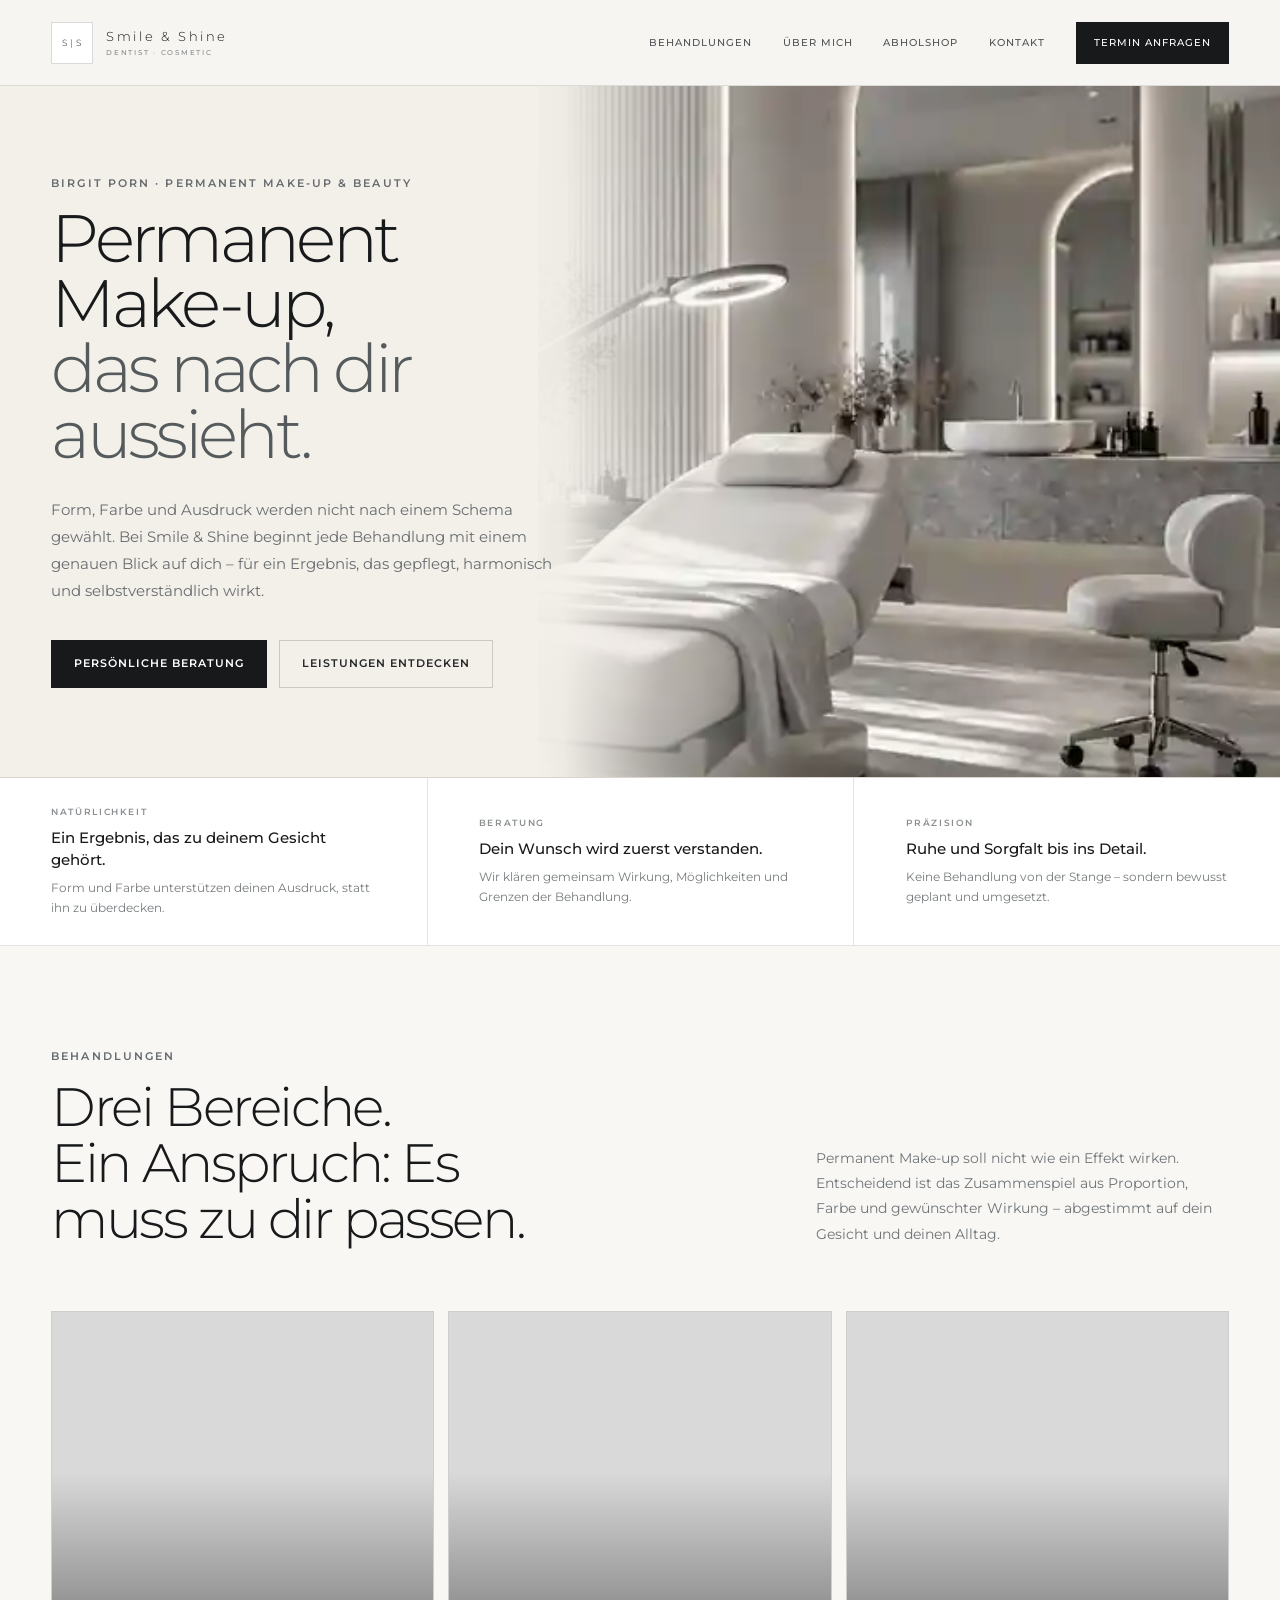
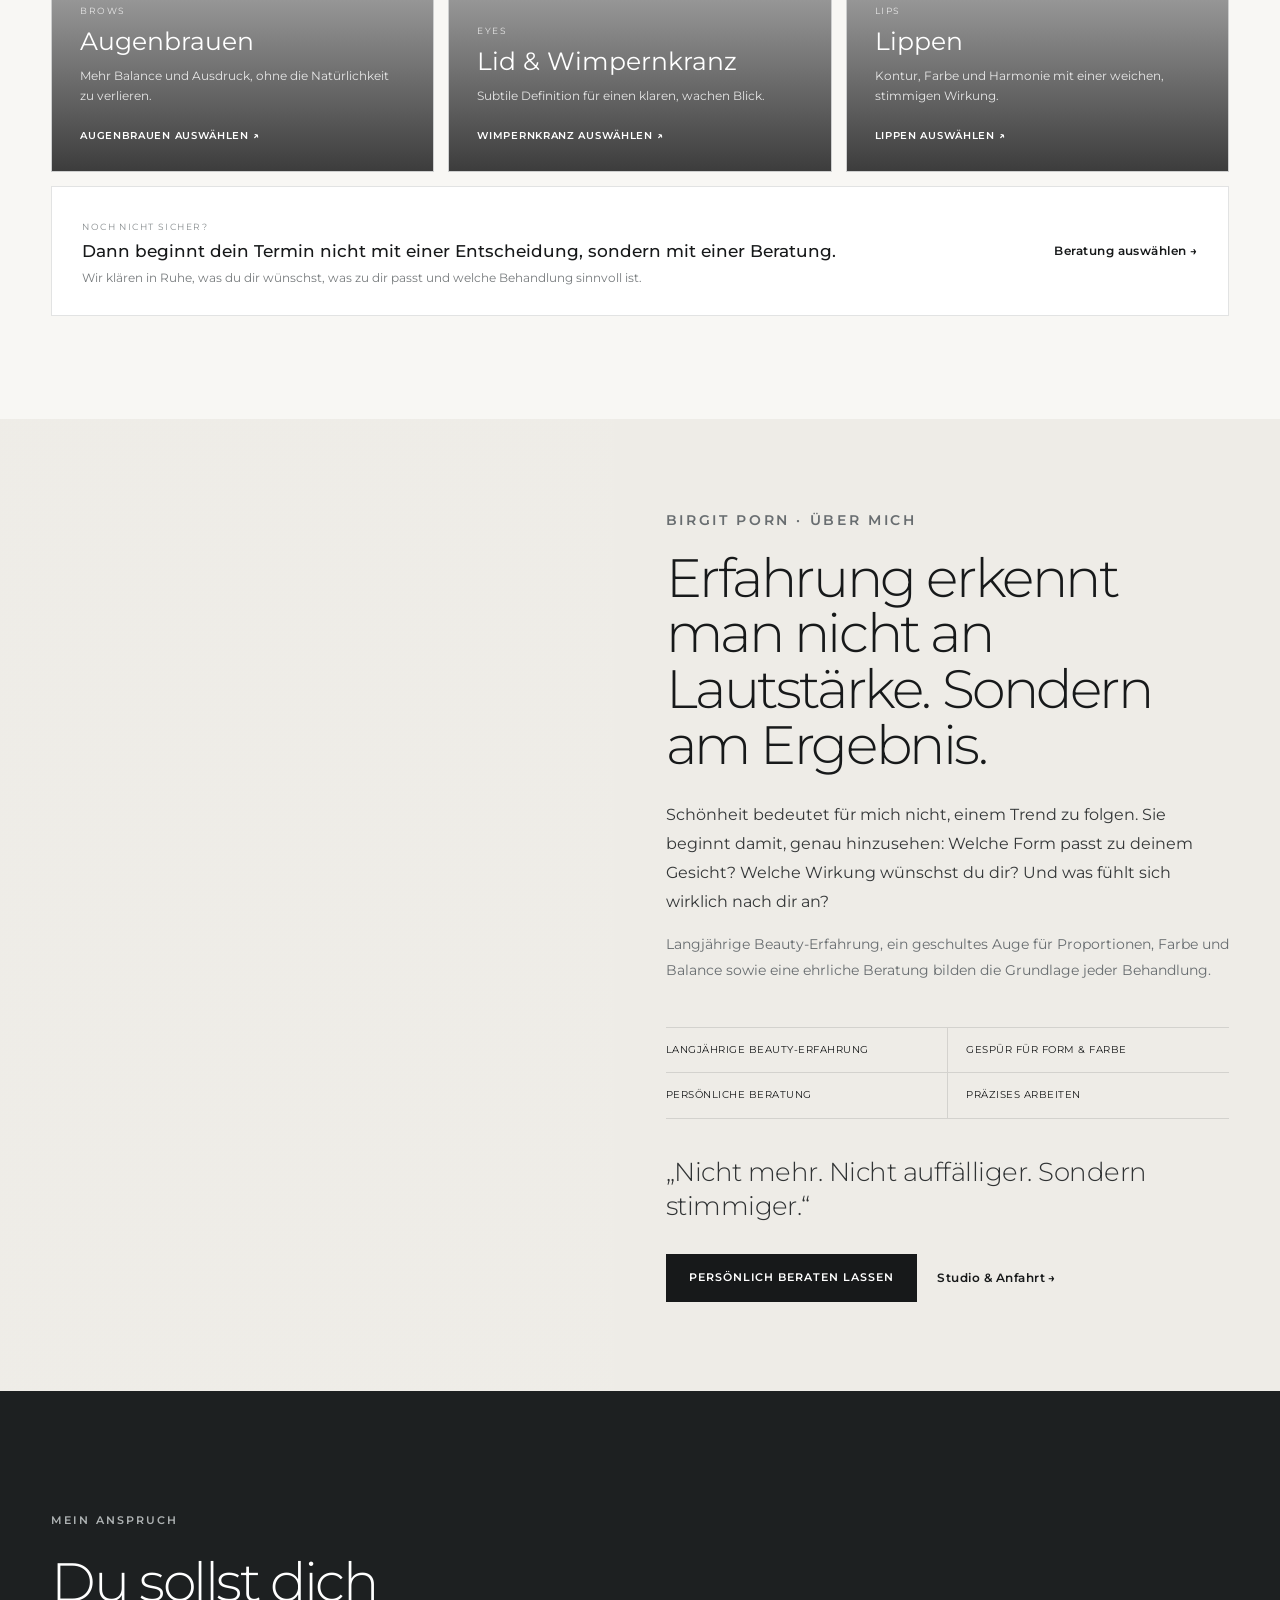
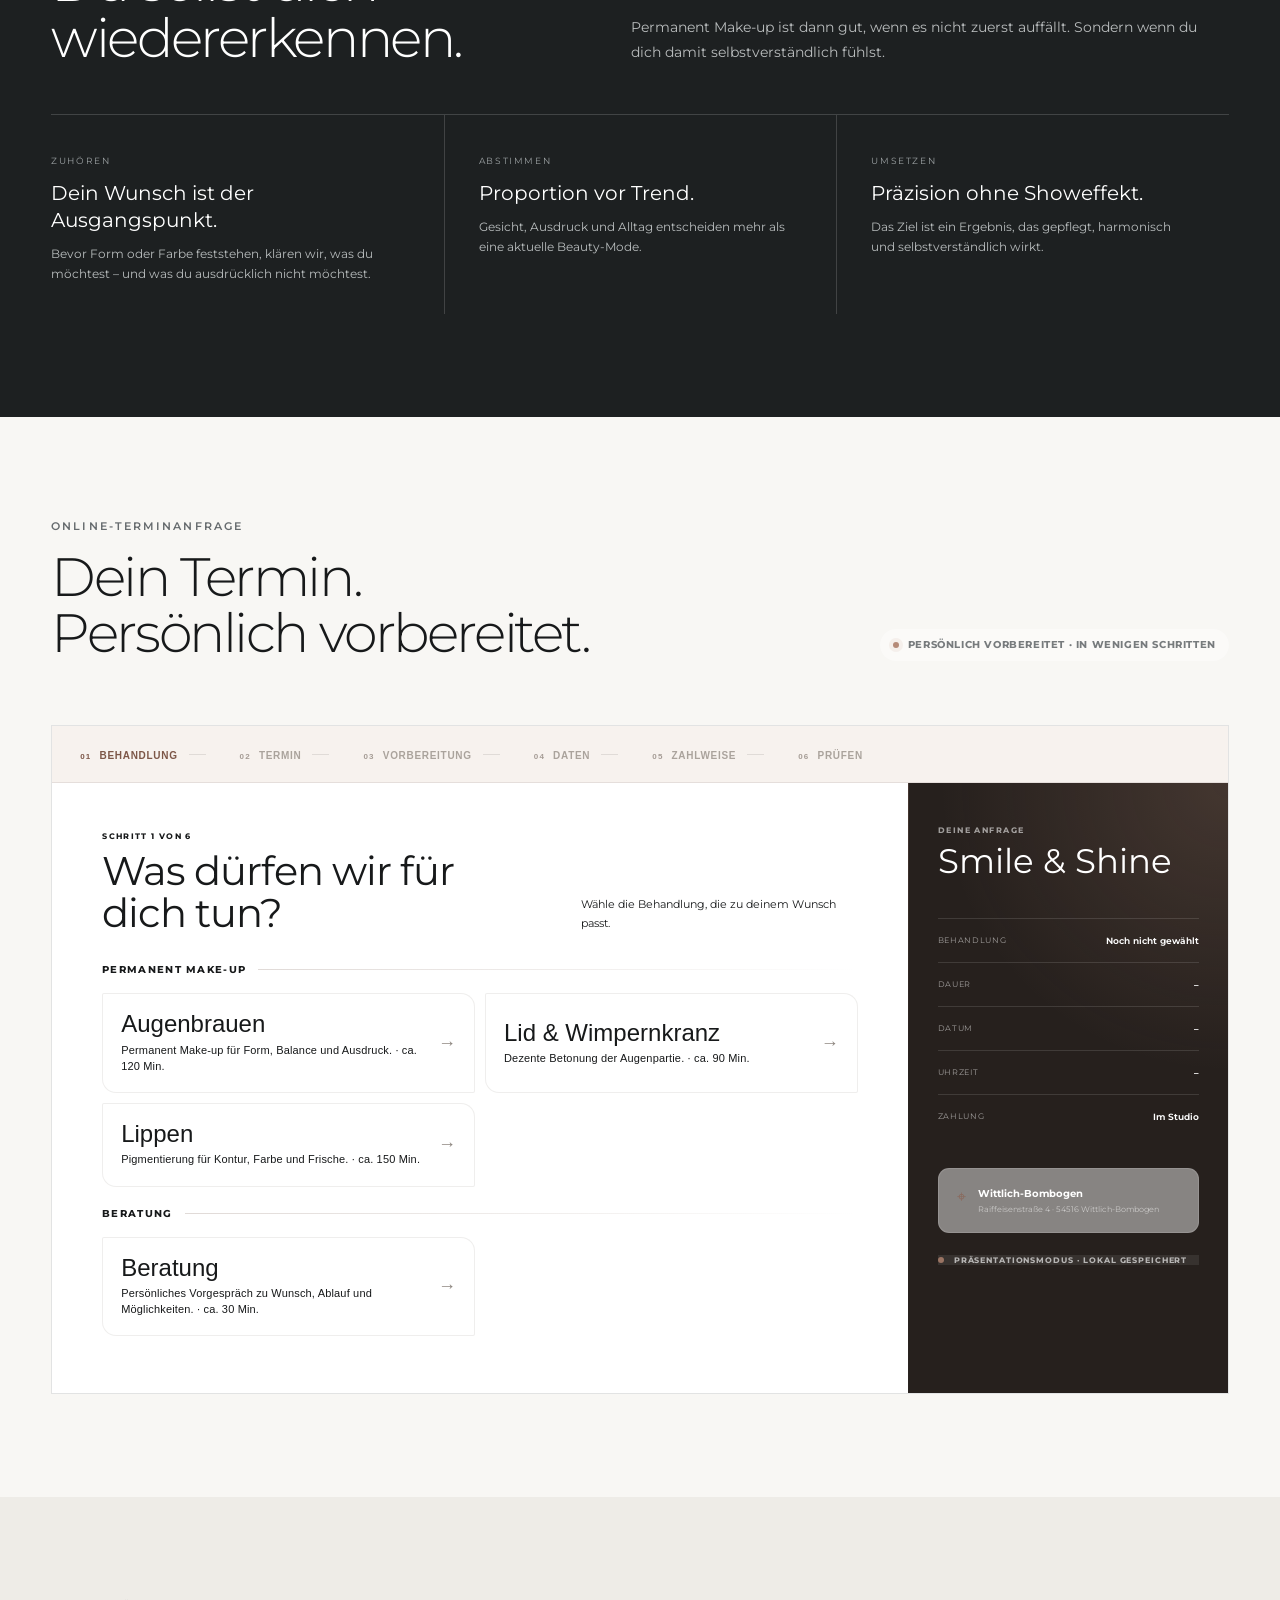
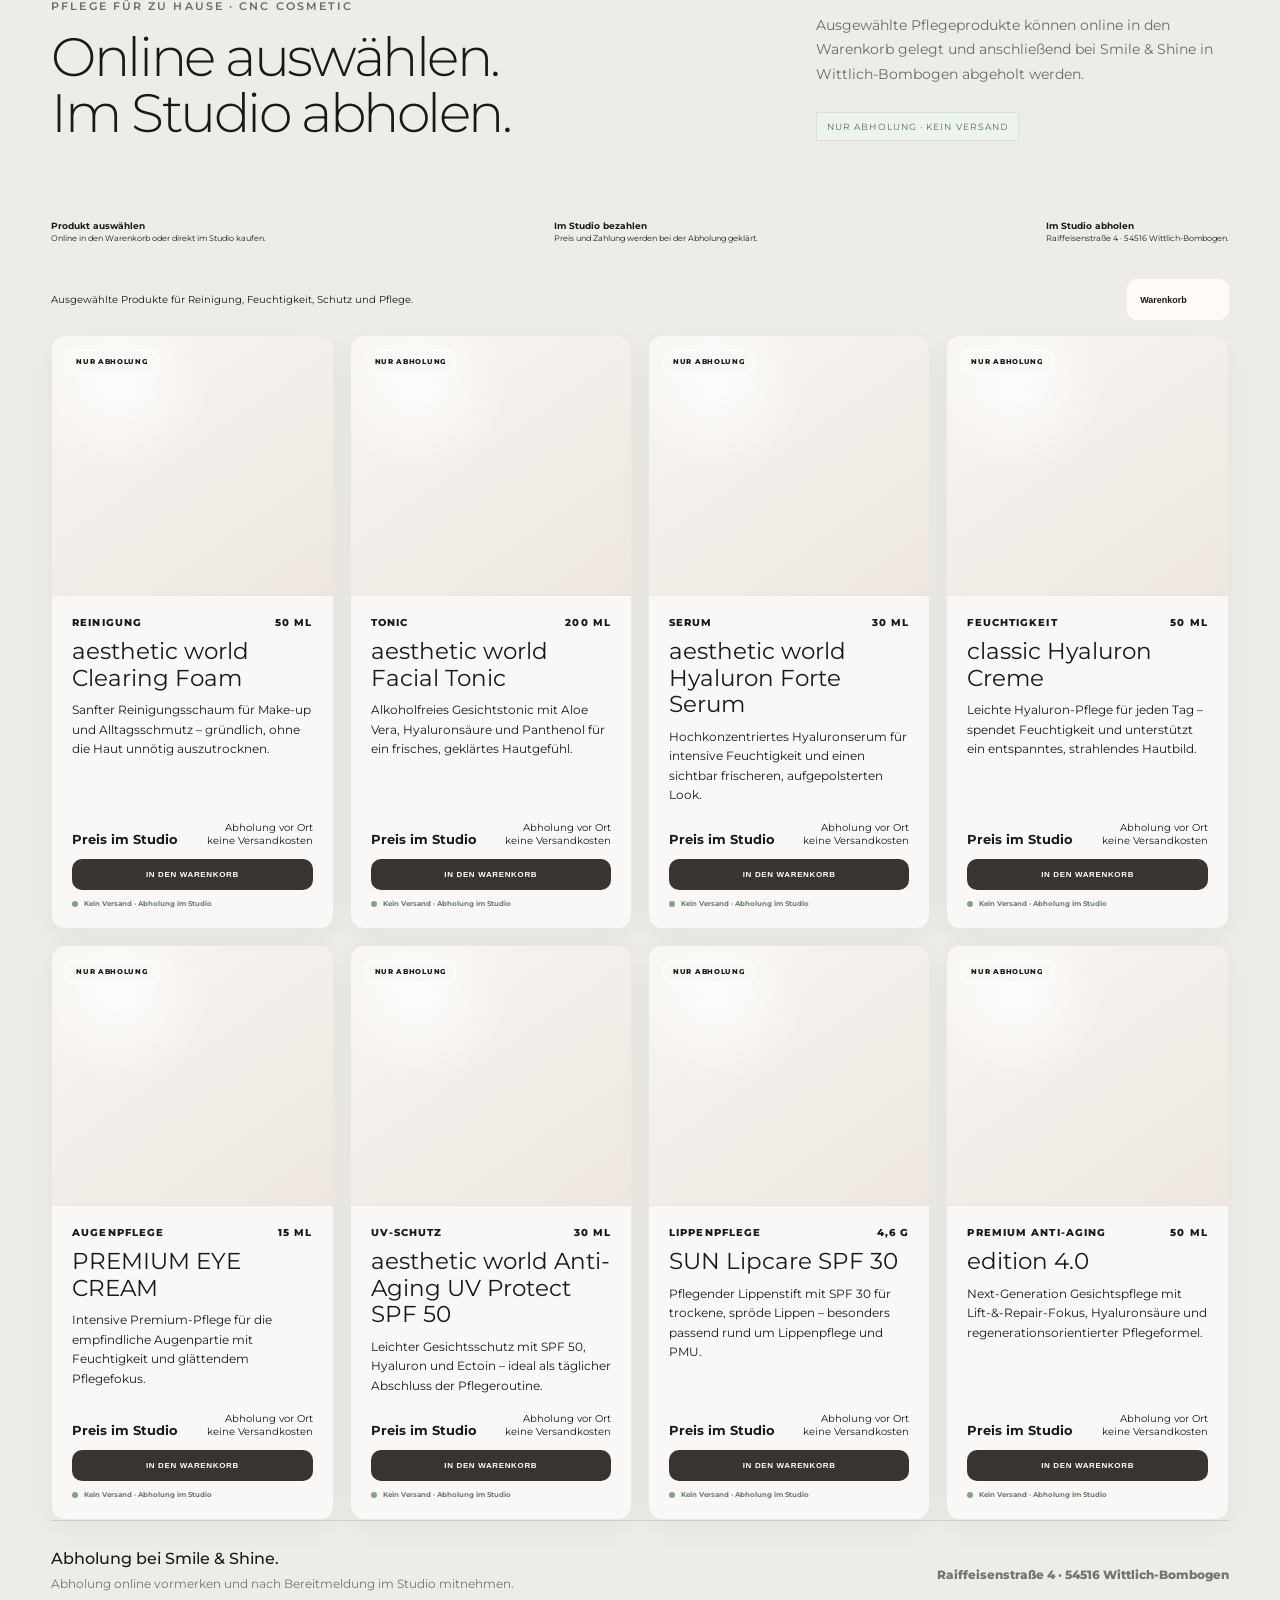
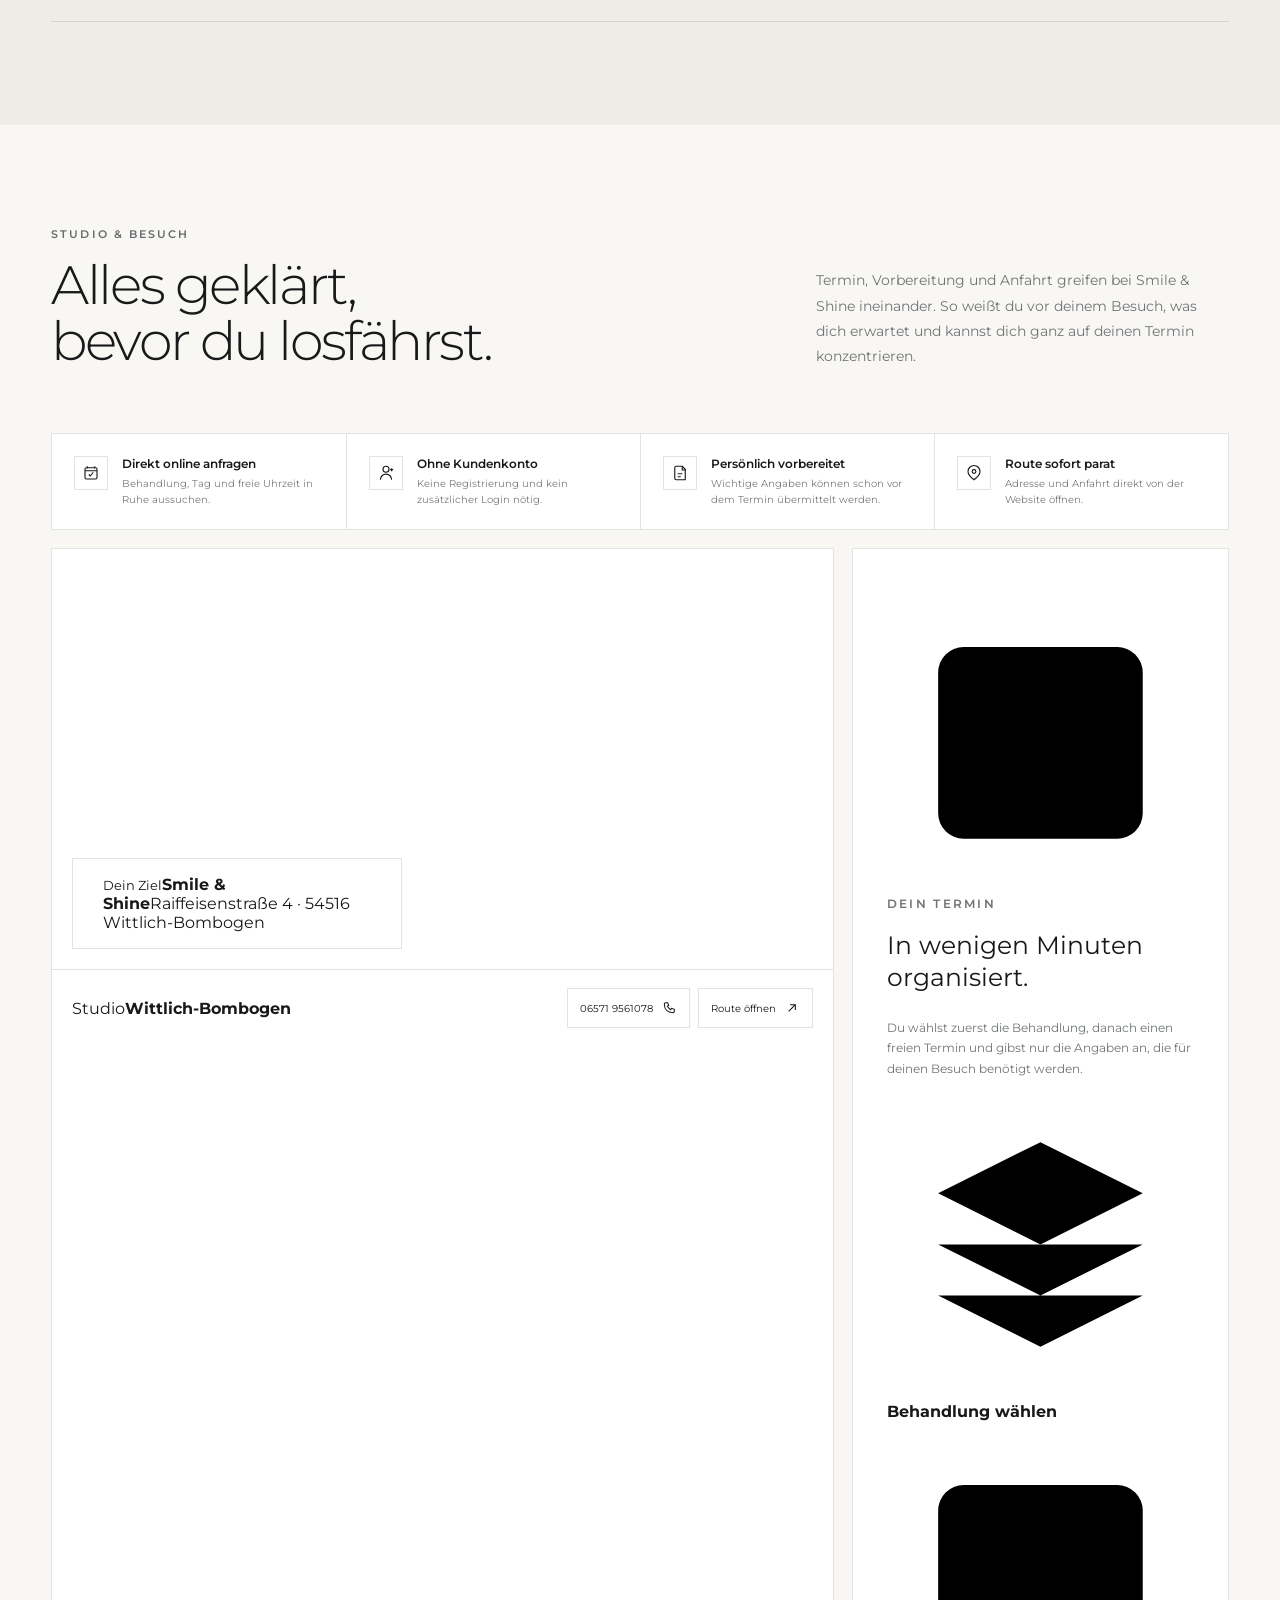
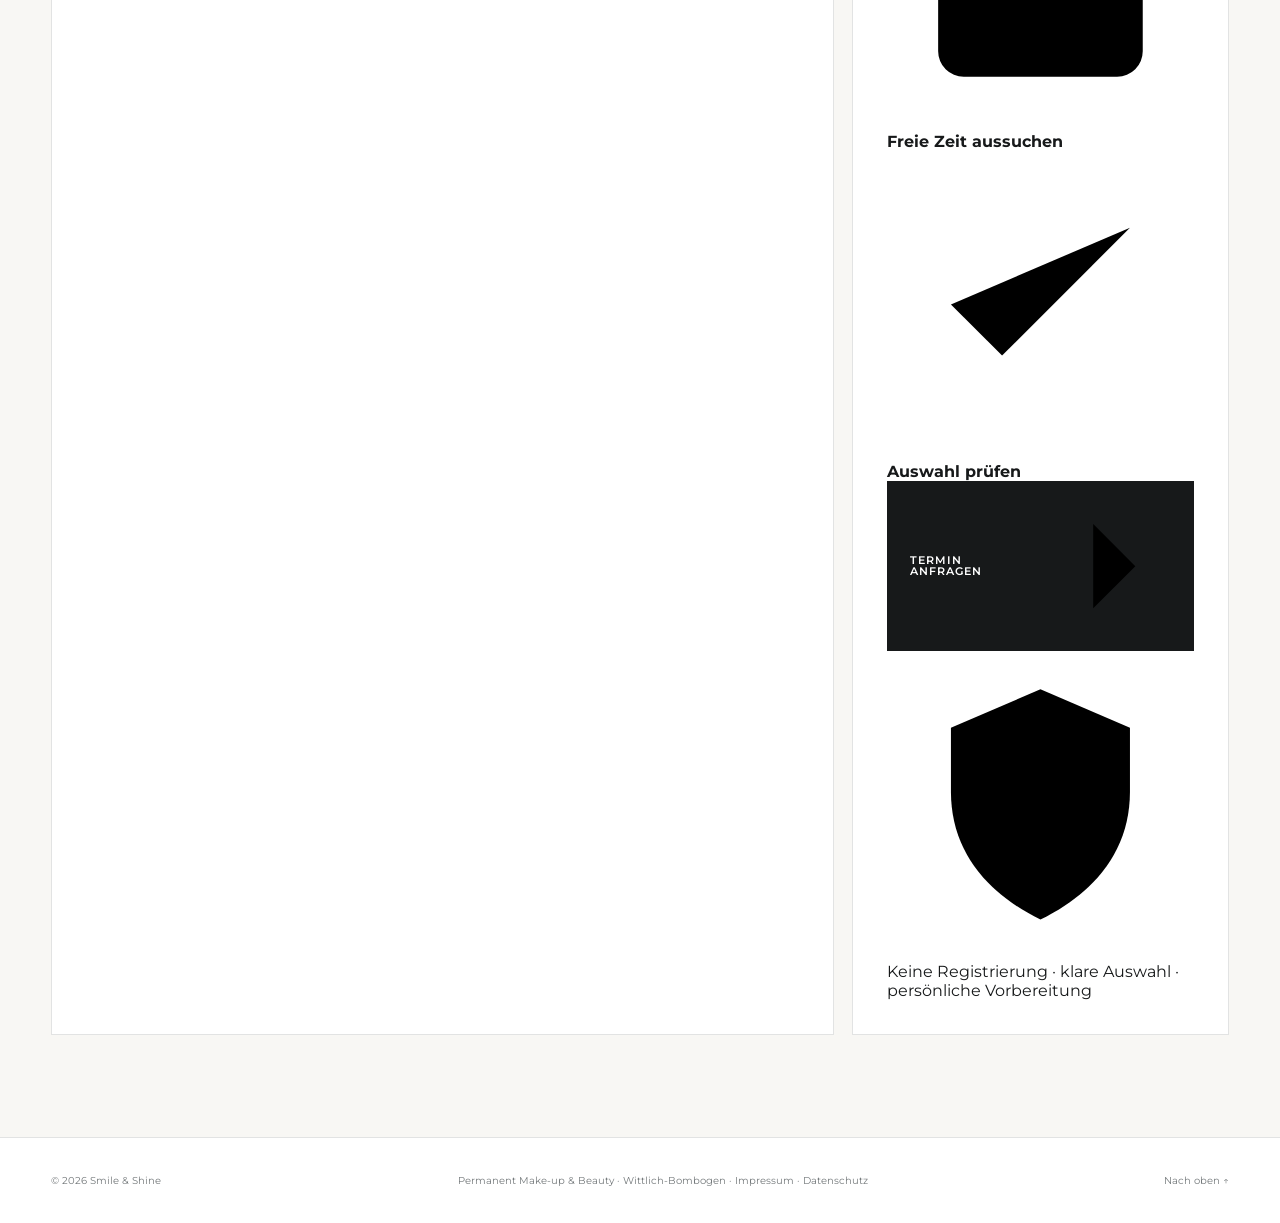
==== commit 0a555407: "Rescue: isolate review from legacy site stylesheet" ====
--- a/review/index.html
+++ b/review/index.html
@@ -3,7 +3,7 @@
 <head>
   <meta charset="utf-8">
   <meta name="viewport" content="width=device-width,initial-scale=1">
-  <meta name="smileshine-build" content="20261002-rescue-review1">
+  <meta name="smileshine-build" content="20261002-rescue-review2">
   <meta name="description" content="Smile & Shine in Wittlich-Bombogen – Permanent Make-up & Beauty. Präzise Behandlungen, natürliche Ergebnisse und persönliche Beratung in ruhiger Atmosphäre.">
   <meta name="robots" content="noindex,nofollow">
   <meta name="theme-color" content="#f7f7f4">
@@ -13,10 +13,9 @@
   <link rel="preconnect" href="https://fonts.gstatic.com" crossorigin>
   <link rel="preconnect" href="https://images.pexels.com">
   <link href="https://fonts.googleapis.com/css2?family=Montserrat:wght@300;400;500;600&display=swap" rel="stylesheet">
-  <link rel="stylesheet" href="../styles.css?v=20261002-mobile-rebuild1">
-  <link rel="stylesheet" href="../booking.css?v=20261002-mobile-rebuild1">
+<link rel="stylesheet" href="../booking.css?v=20261002-mobile-rebuild1">
   <link rel="stylesheet" href="../booking-advanced.css?v=20261002-mobile-rebuild1">
-  <link rel="stylesheet" href="../review-v73.css?v=20261002-rescue-review1">
+  <link rel="stylesheet" href="../review-v73.css?v=20261002-rescue-review2">
 </head>
 <body class="site-premium">
   <header class="site-header">
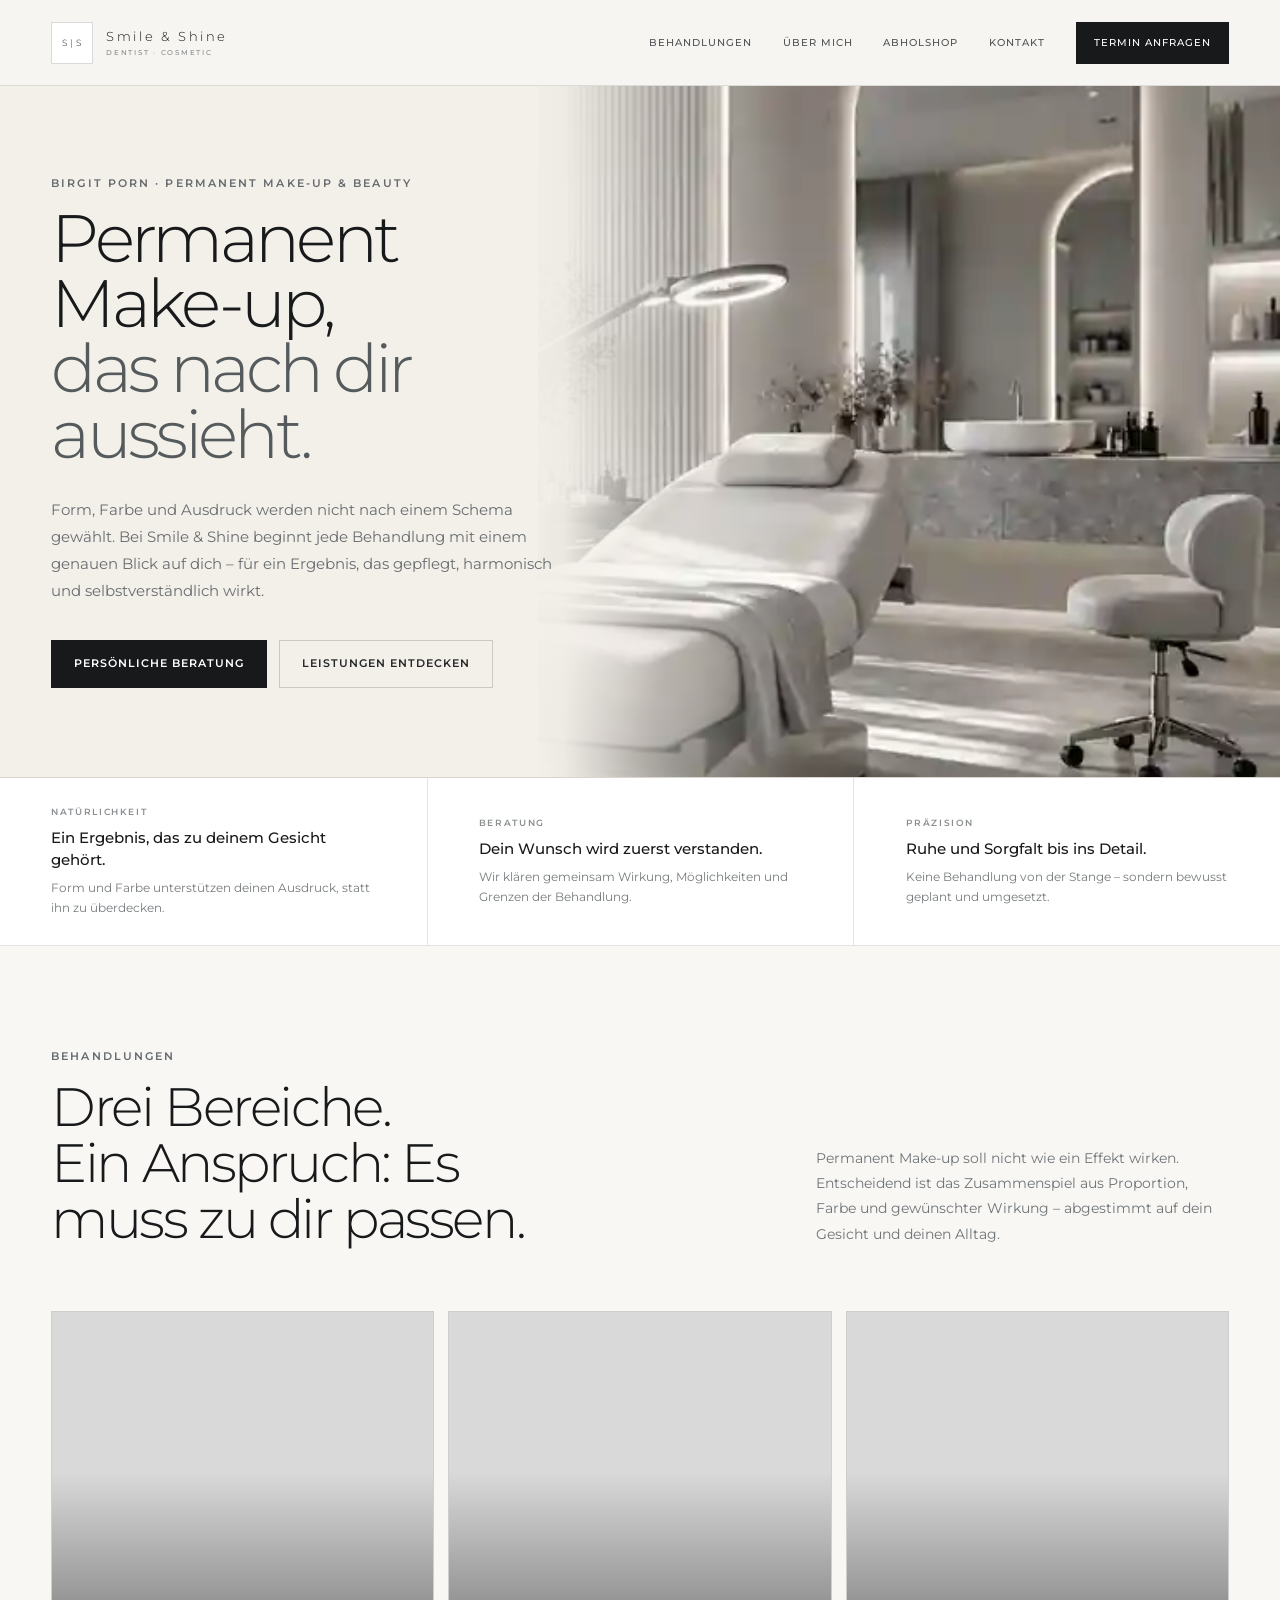
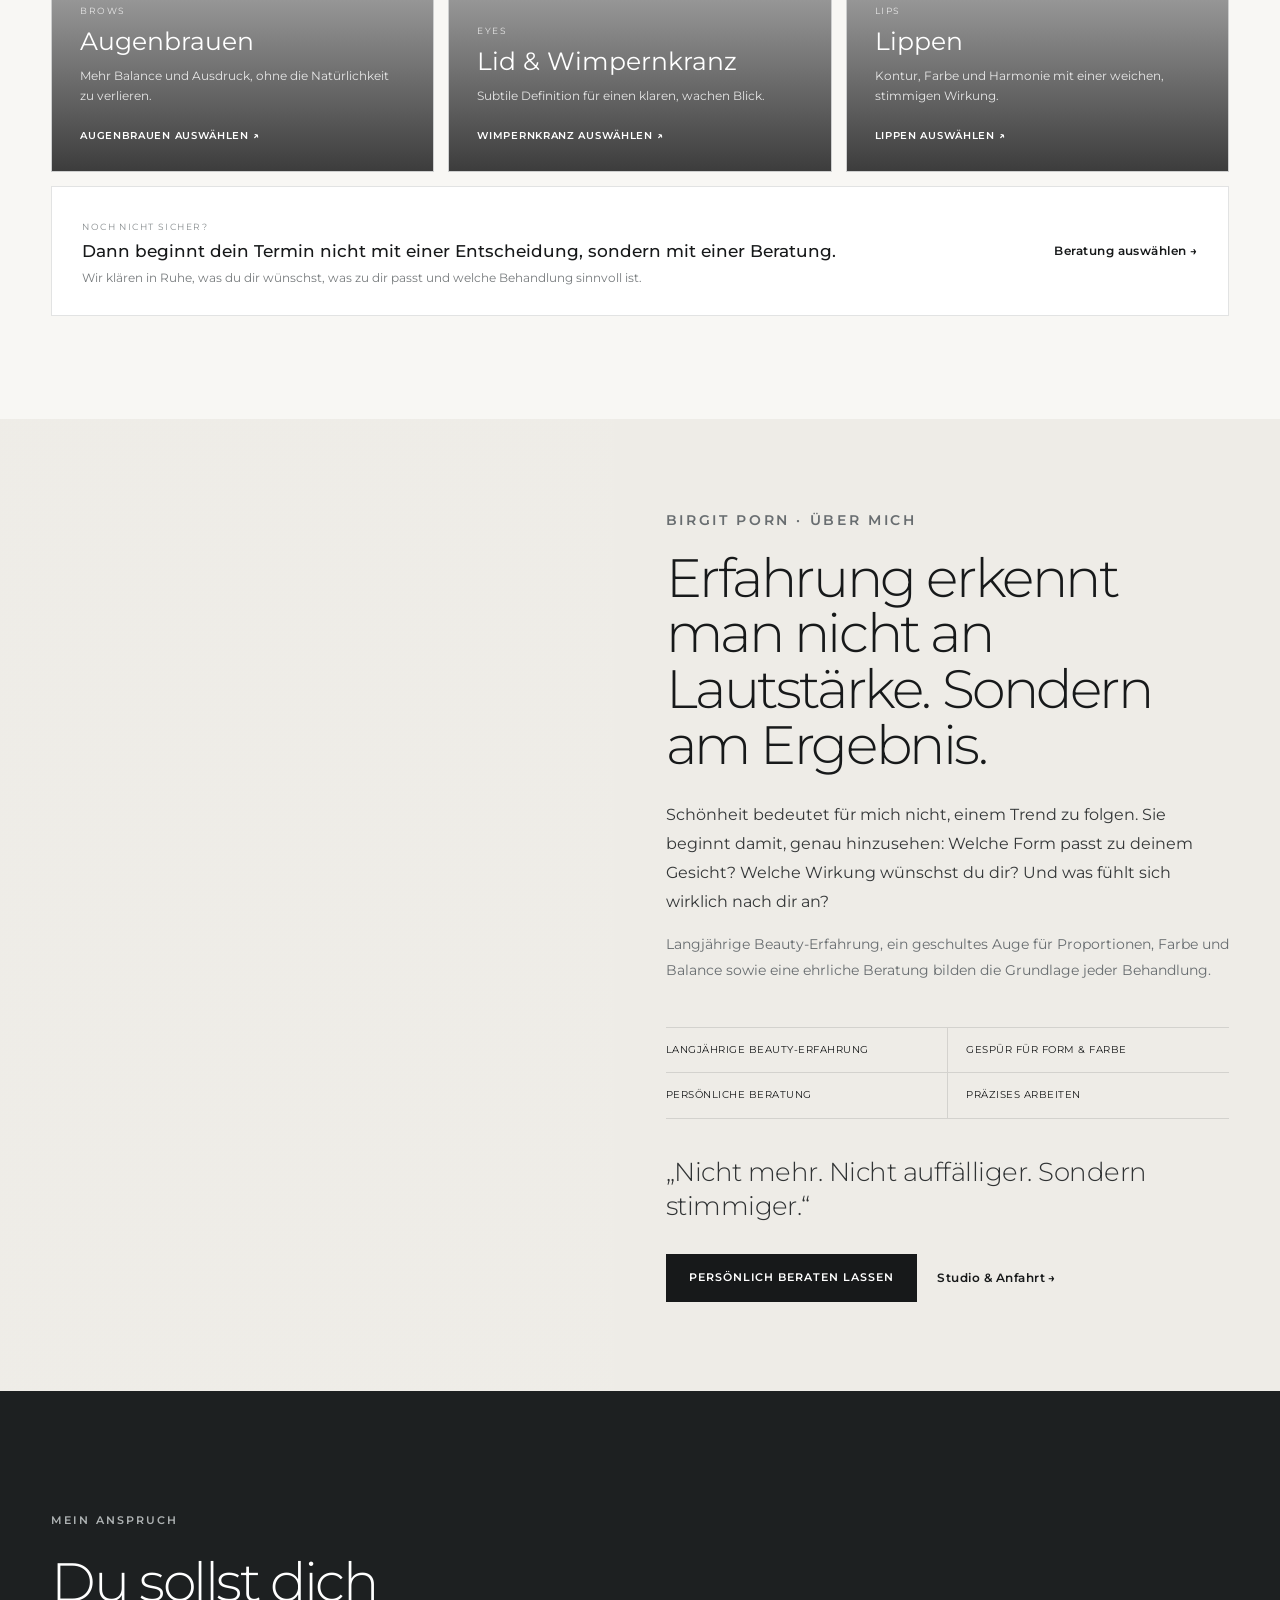
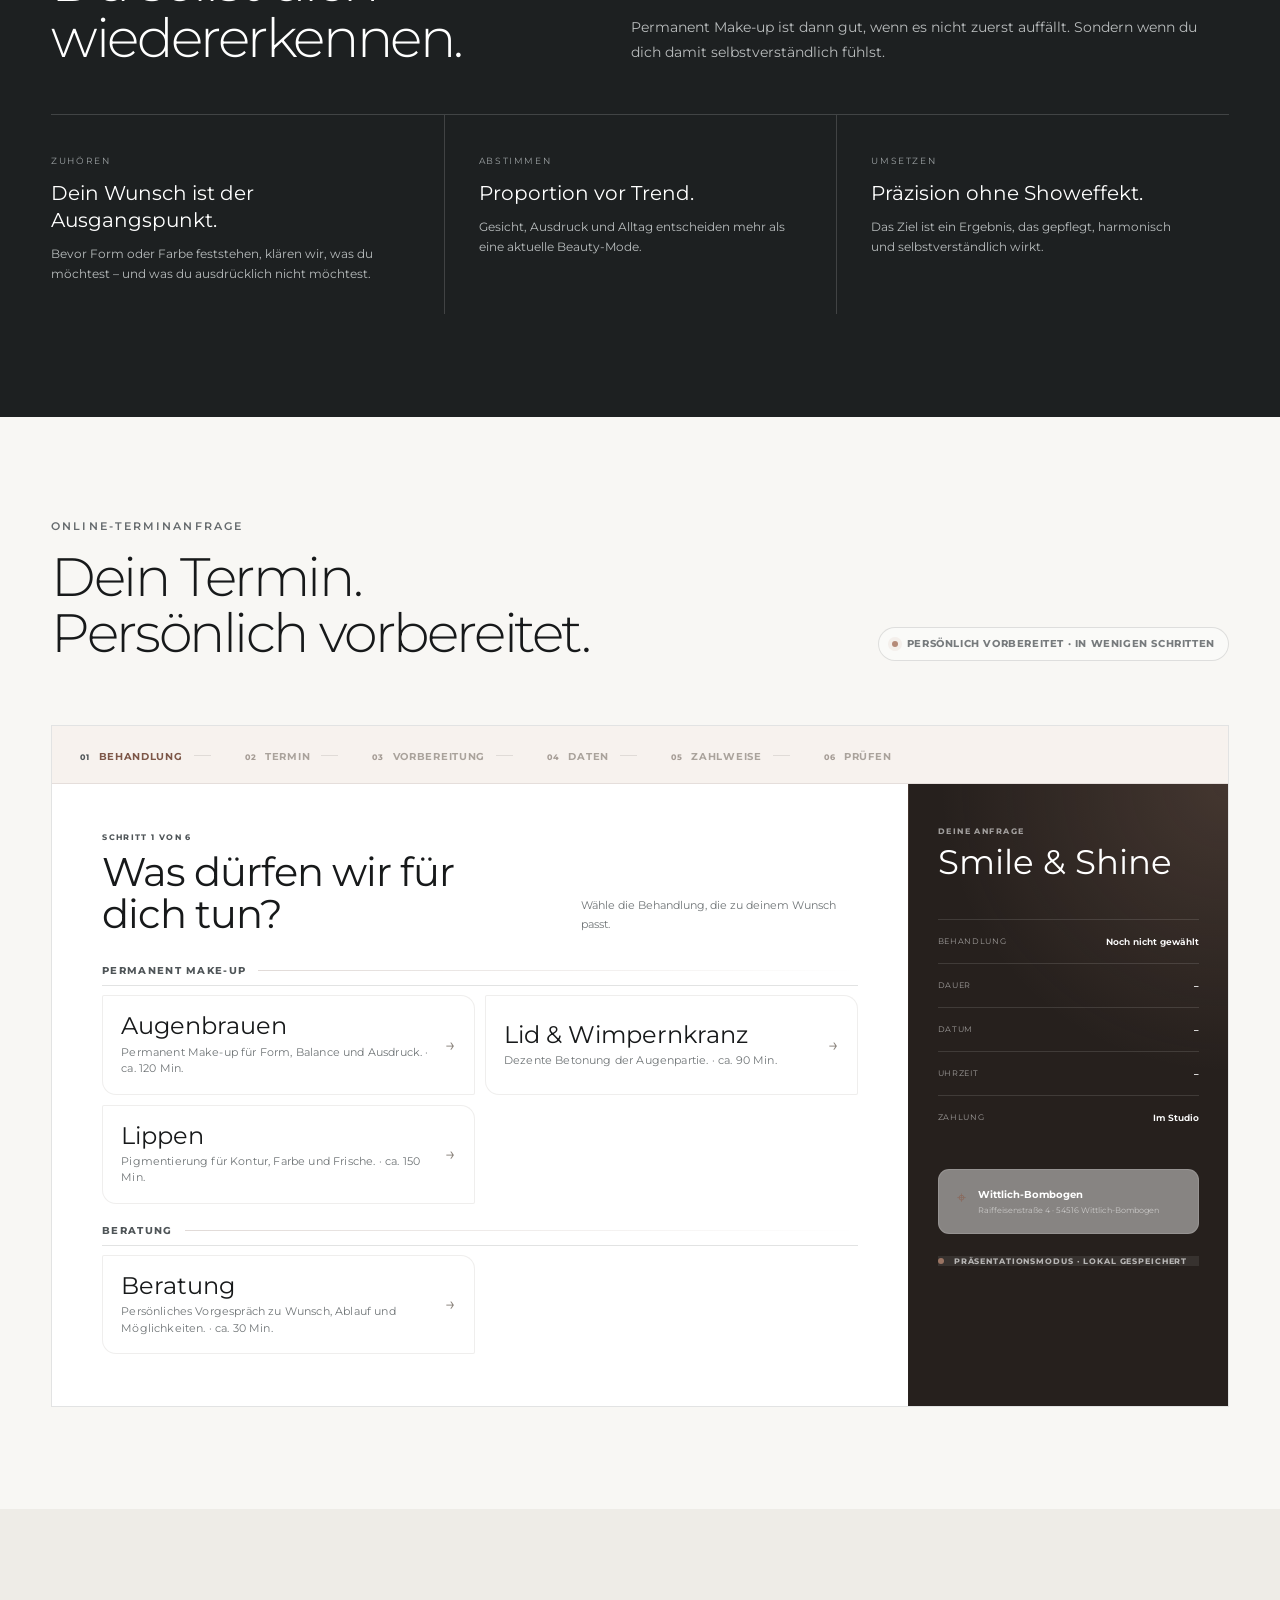
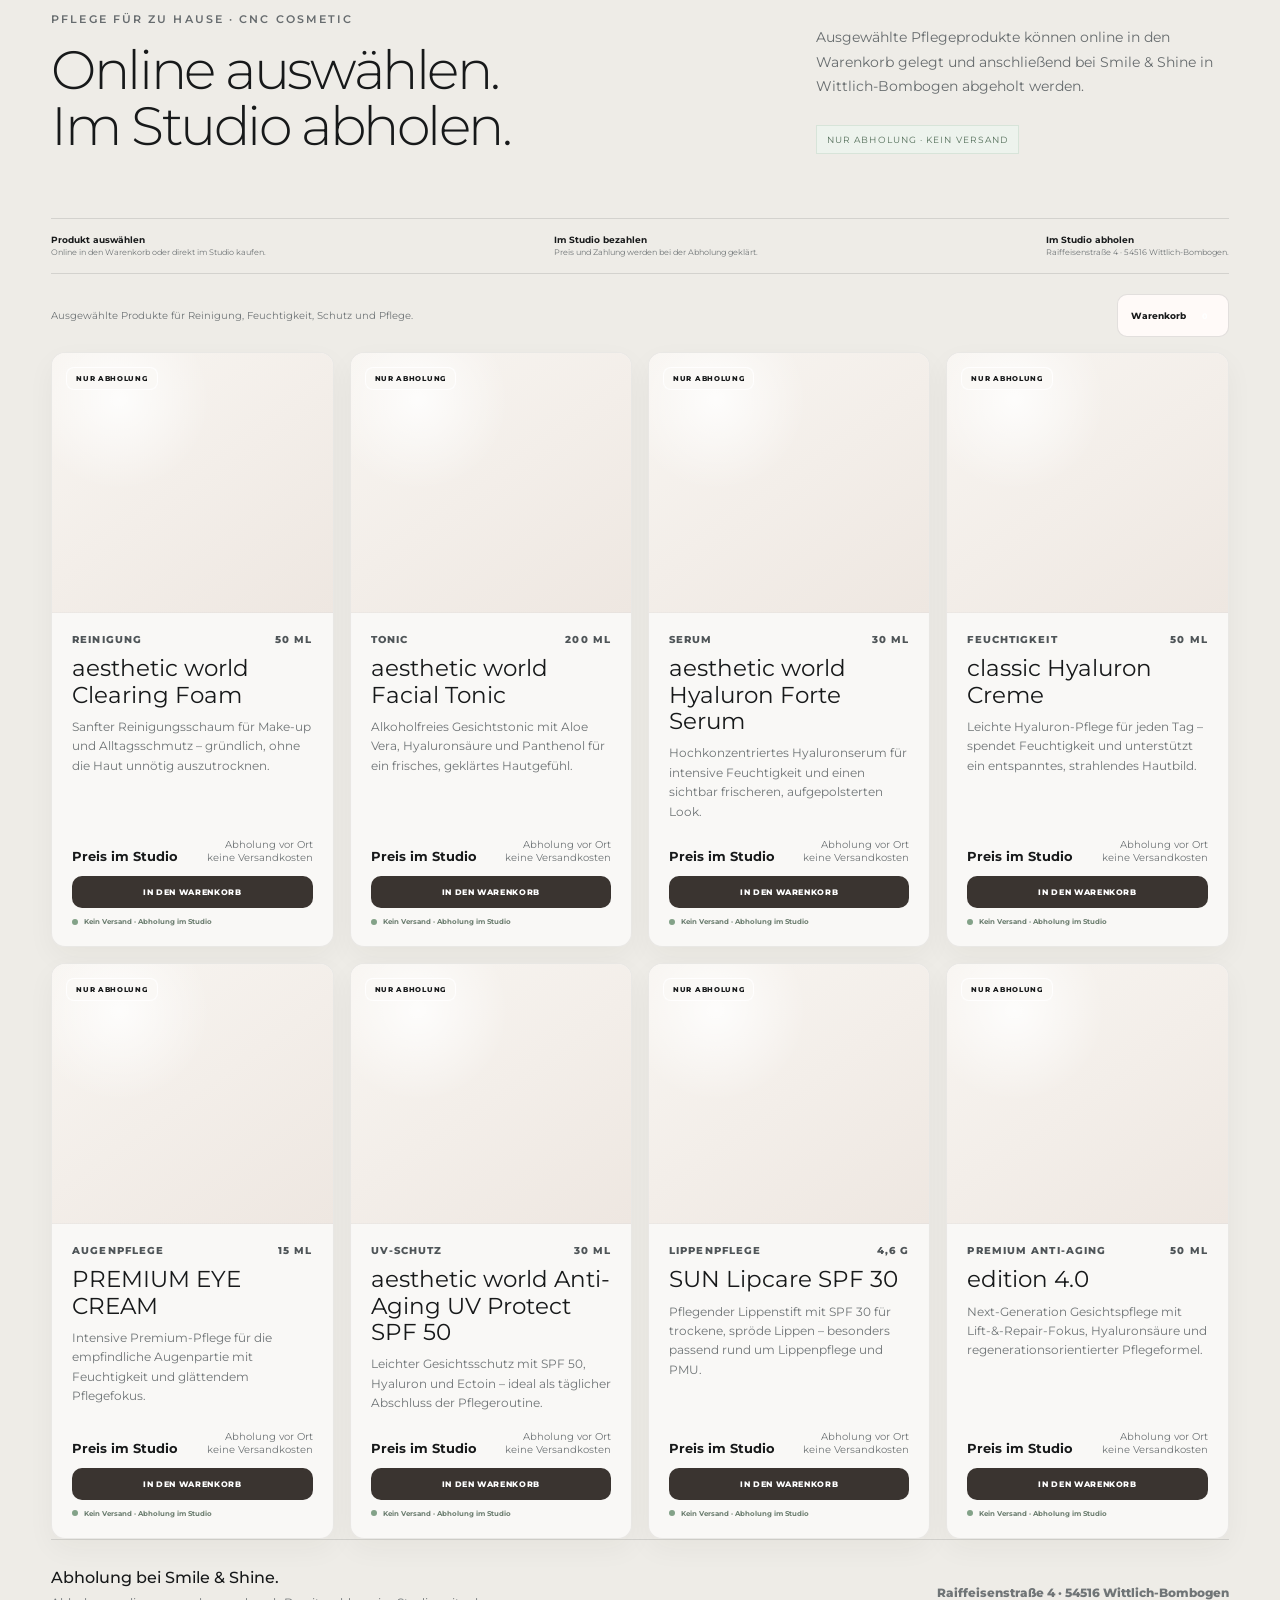
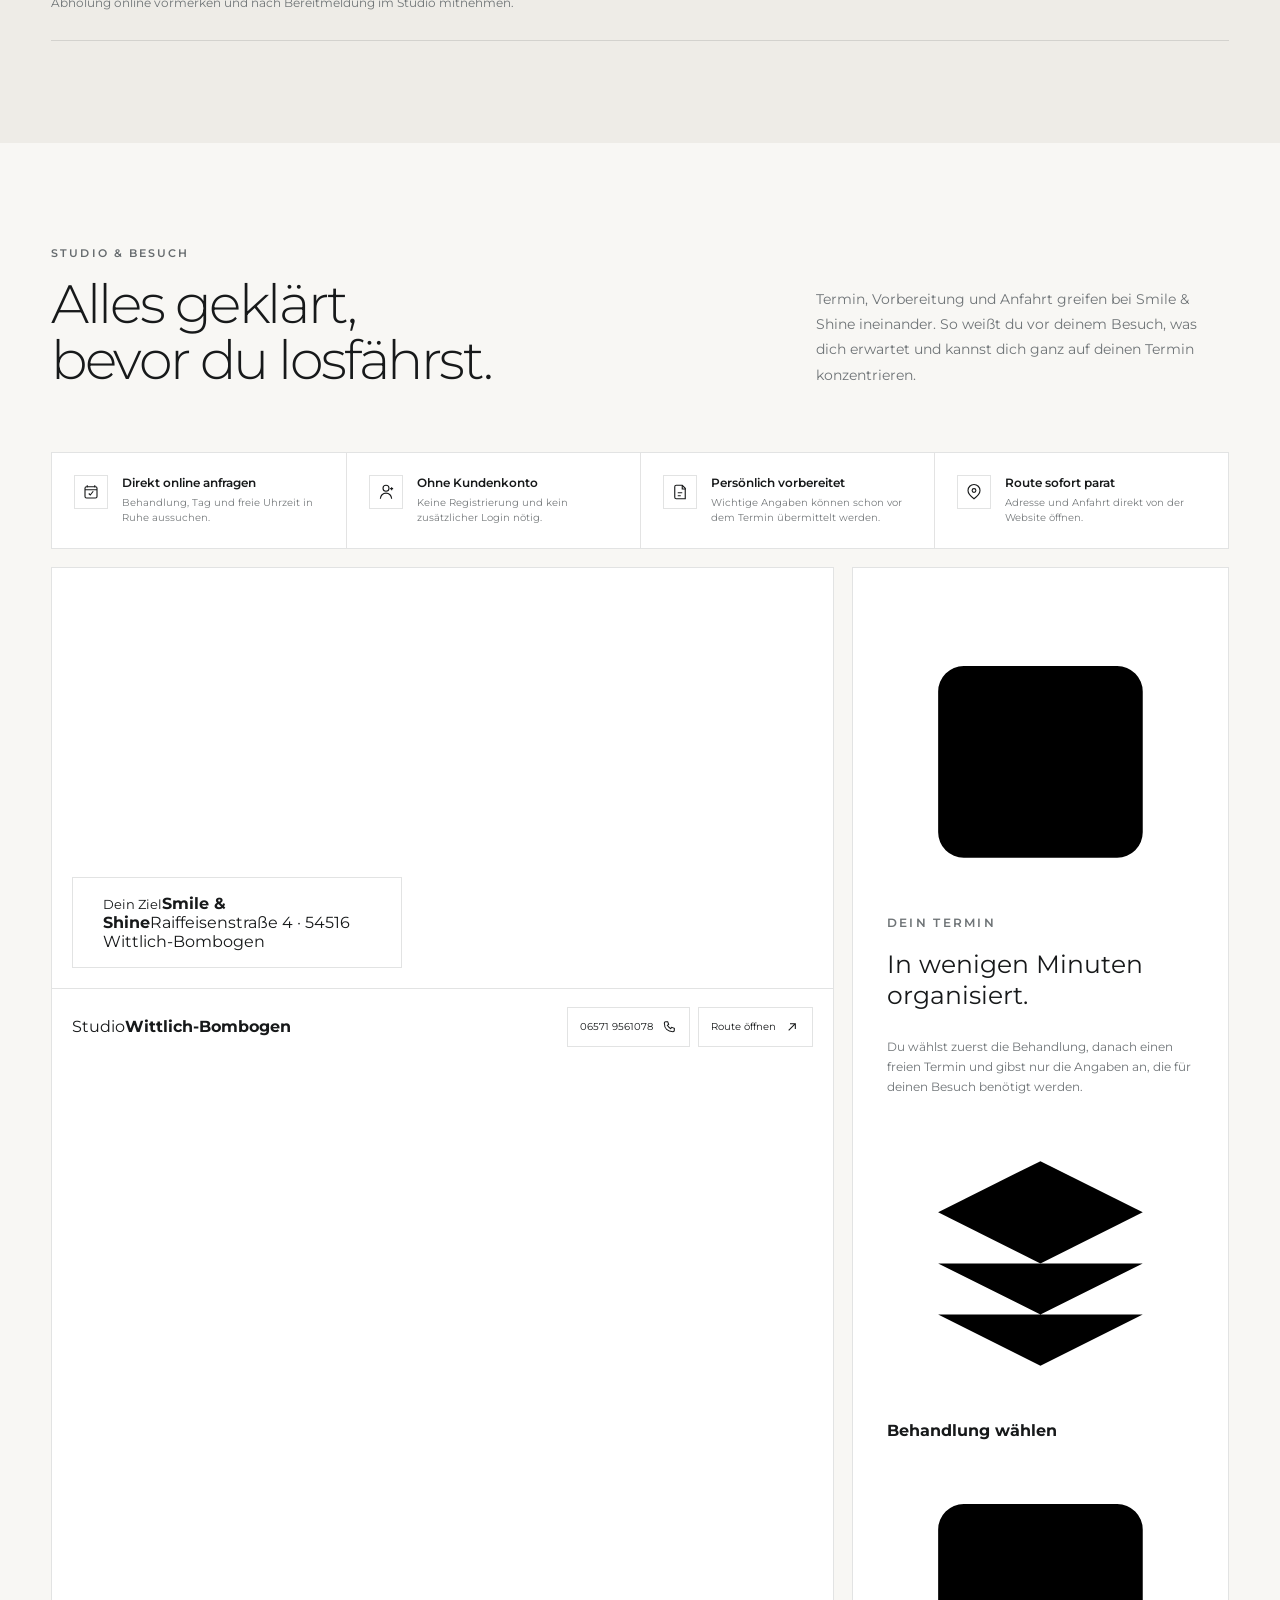
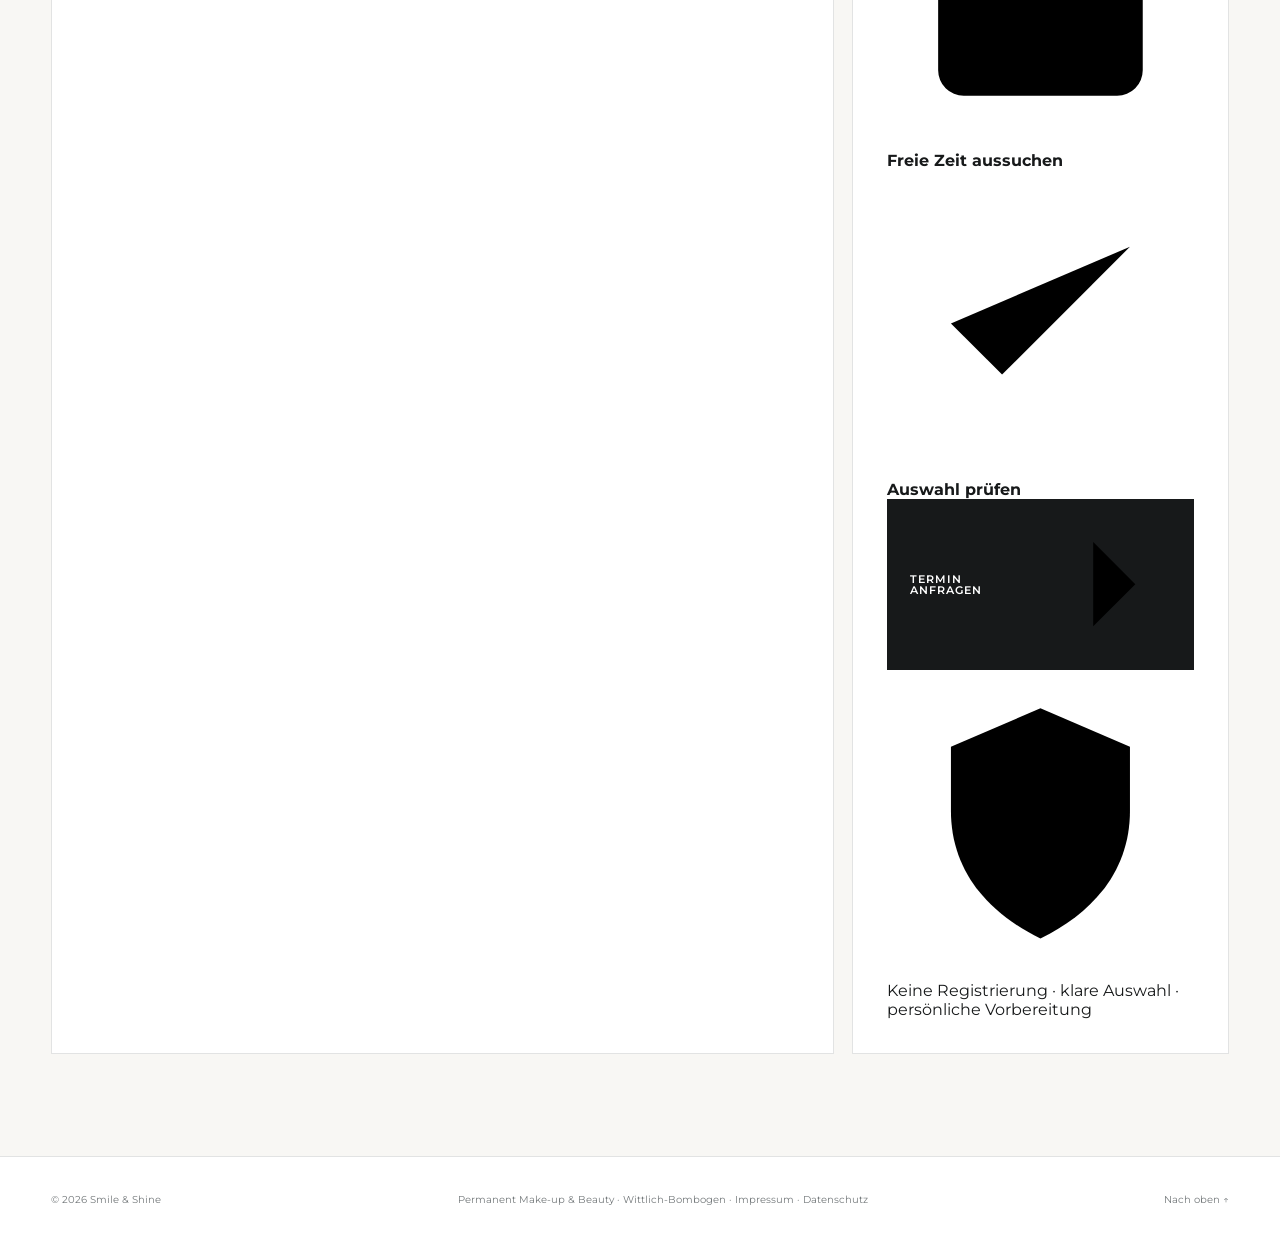
==== commit 6dc8b08f: "Rescue: mirror semantic hero media in review page" ====
--- a/review/index.html
+++ b/review/index.html
@@ -3,7 +3,7 @@
 <head>
   <meta charset="utf-8">
   <meta name="viewport" content="width=device-width,initial-scale=1">
-  <meta name="smileshine-build" content="20261002-rescue-review2">
+  <meta name="smileshine-build" content="20261002-rescue-review3">
   <meta name="description" content="Smile & Shine in Wittlich-Bombogen – Permanent Make-up & Beauty. Präzise Behandlungen, natürliche Ergebnisse und persönliche Beratung in ruhiger Atmosphäre.">
   <meta name="robots" content="noindex,nofollow">
   <meta name="theme-color" content="#f7f7f4">
@@ -15,7 +15,7 @@
   <link href="https://fonts.googleapis.com/css2?family=Montserrat:wght@300;400;500;600&display=swap" rel="stylesheet">
 <link rel="stylesheet" href="../booking.css?v=20261002-mobile-rebuild1">
   <link rel="stylesheet" href="../booking-advanced.css?v=20261002-mobile-rebuild1">
-  <link rel="stylesheet" href="../review-v73.css?v=20261002-rescue-review2">
+  <link rel="stylesheet" href="../review-v73.css?v=20261002-rescue-review3">
 </head>
 <body class="site-premium">
   <header class="site-header">
@@ -31,6 +31,7 @@
   </header>
   <main id="top">
     <section class="hero hero-refined hero-cinematic">
+      <div class="hero-media" role="img" aria-label="Heller moderner Beauty-Behandlungsraum in warmen neutralen Tönen"></div>
 <div class="hero-copy">
         <p class="eyebrow" data-studio-text="content.hero.eyebrow">Birgit Porn · Permanent Make-up &amp; Beauty</p>
         <h1>Permanent Make-up,<br><em>das nach dir aussieht.</em></h1>
--- a/review-v73.css
+++ b/review-v73.css
@@ -10,13 +10,21 @@
   --ss-dark:#1c1f20;
   --ss-max:1240px;
   --ss-gutter:clamp(20px,4vw,64px);
+  --ink:#17191a;
+  --muted:#707577;
+  --line:rgba(23,25,26,.12);
+  --accent:#747a7d;
+  --accent-dark:#4f5558;
+  --serif:"Montserrat",system-ui,sans-serif;
+  --sans:"Montserrat",system-ui,sans-serif;
   --review-hero:url("[data-uri]");
 }
 *{box-sizing:border-box}
 html{scroll-behavior:smooth;background:var(--ss-paper)}
-body.site-premium{margin:0;background:var(--ss-paper);color:var(--ss-ink);font-family:"Montserrat",system-ui,-apple-system,BlinkMacSystemFont,"Segoe UI",sans-serif;overflow-x:hidden}
+body.site-premium{margin:0;min-width:320px;background:var(--ss-paper);color:var(--ss-ink);font-family:"Montserrat",system-ui,-apple-system,BlinkMacSystemFont,"Segoe UI",sans-serif;overflow-x:hidden}
 body.site-premium img{max-width:100%}
 .site-premium a{color:inherit}
+.site-premium button,.site-premium input,.site-premium textarea,.site-premium select{font-family:inherit}
 .site-premium :focus-visible{outline:2px solid #17191a;outline-offset:4px}
 .site-premium .eyebrow{margin:0 0 16px;font-size:11px;line-height:1.3;font-weight:600;letter-spacing:.19em;text-transform:uppercase;color:#666b6e}
 .site-premium h1,.site-premium h2,.site-premium h3,.site-premium p{margin-top:0}
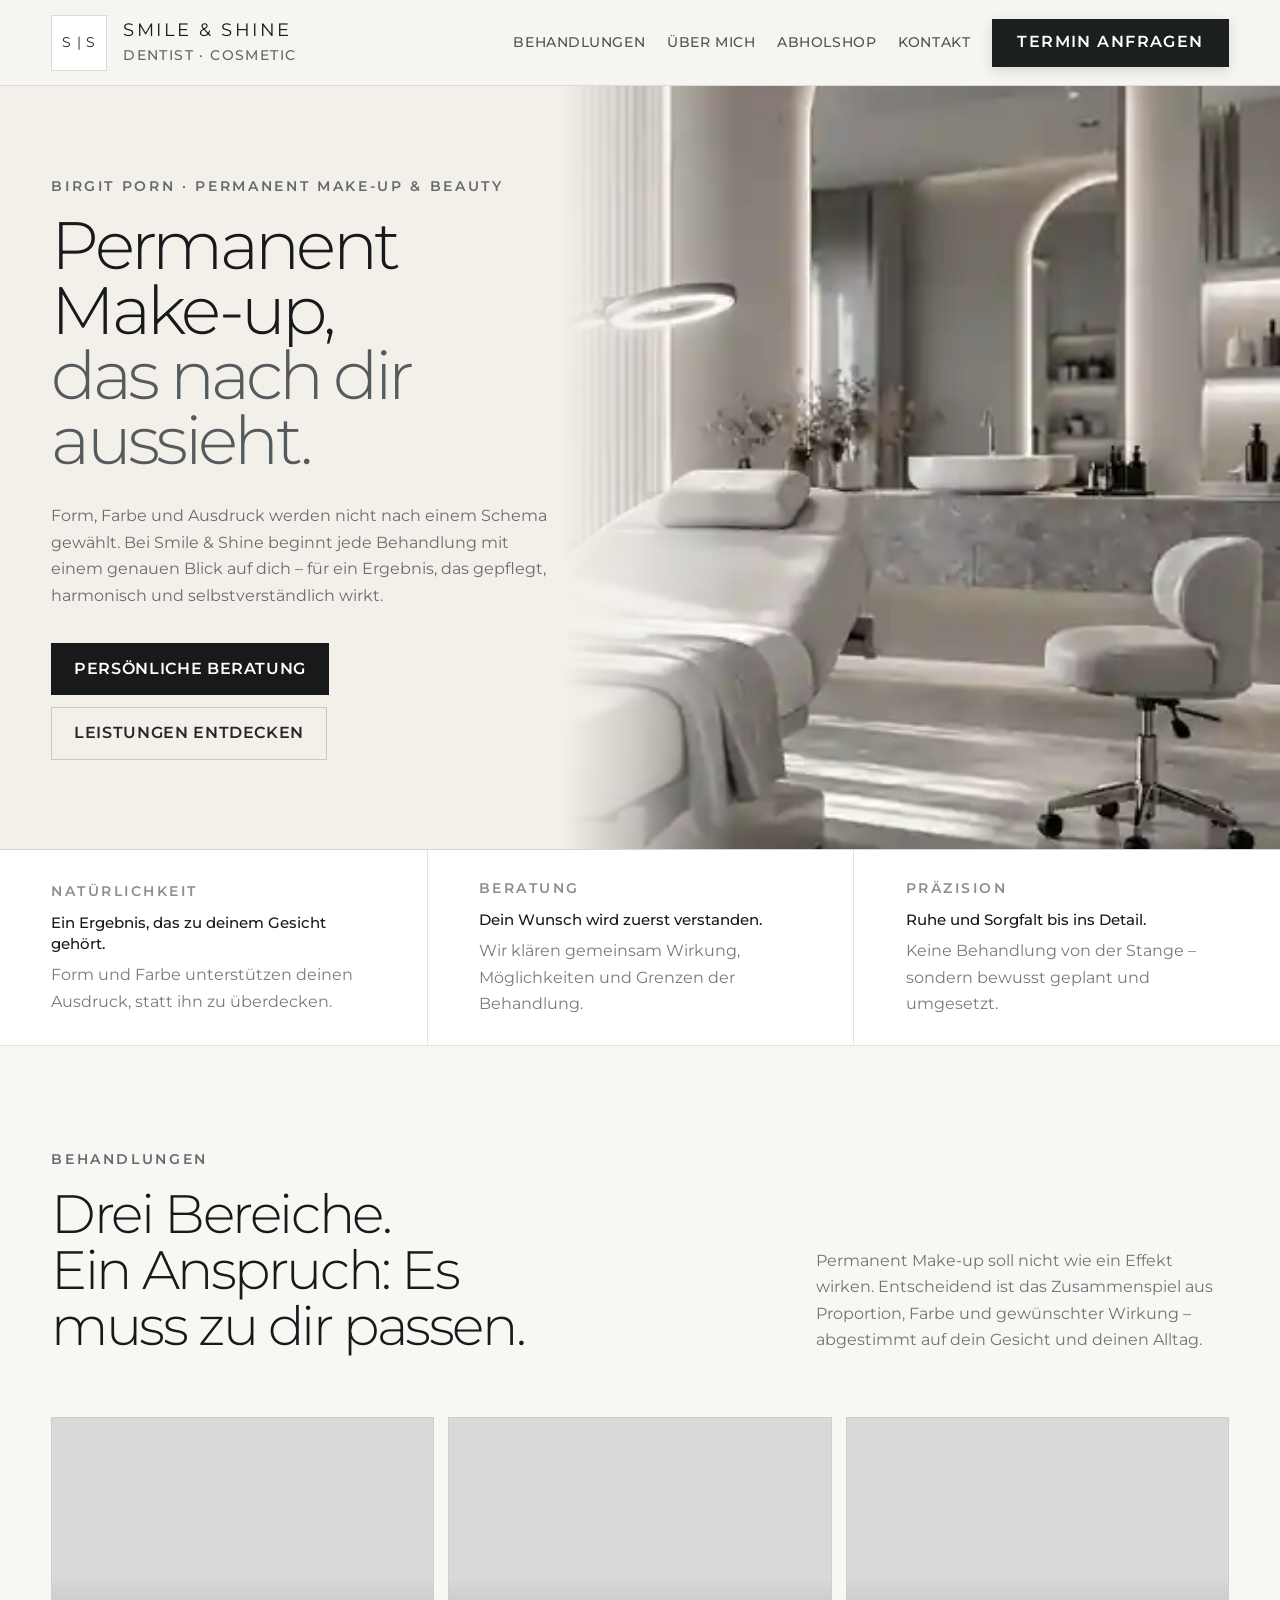
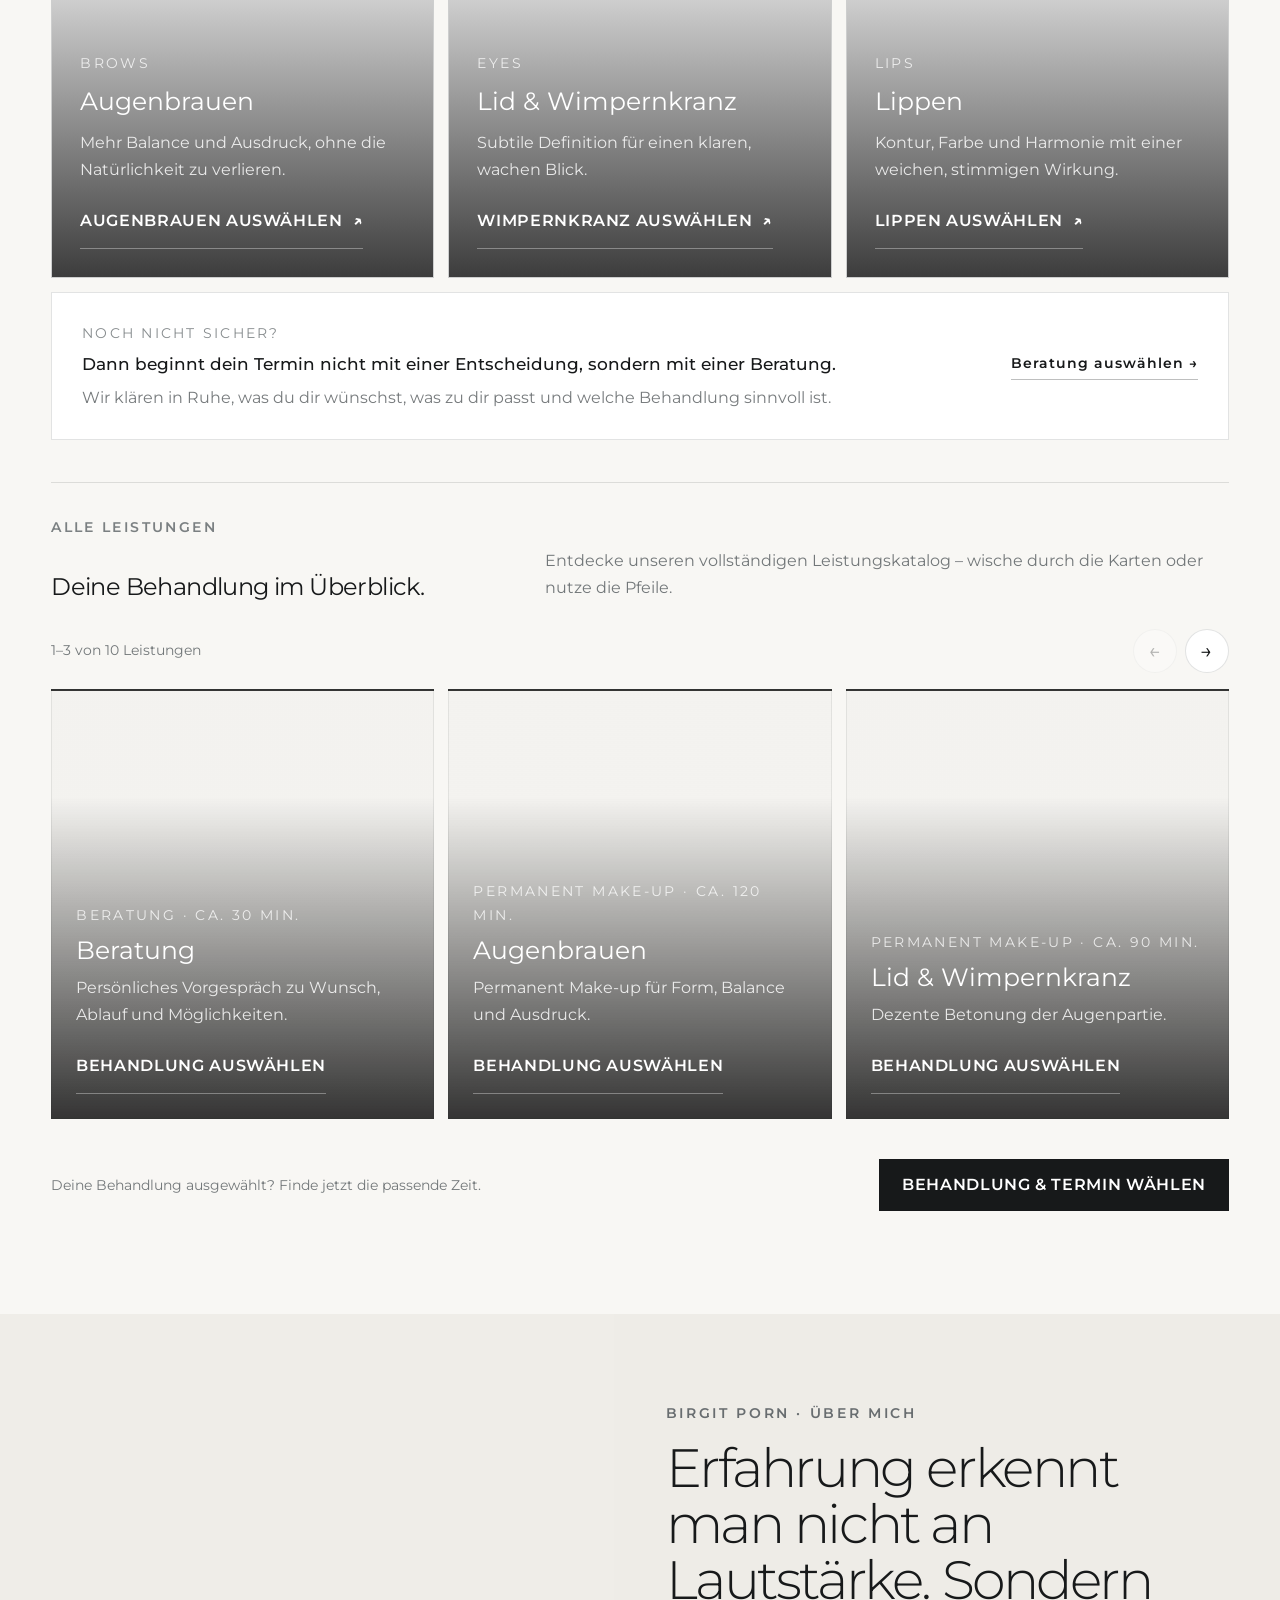
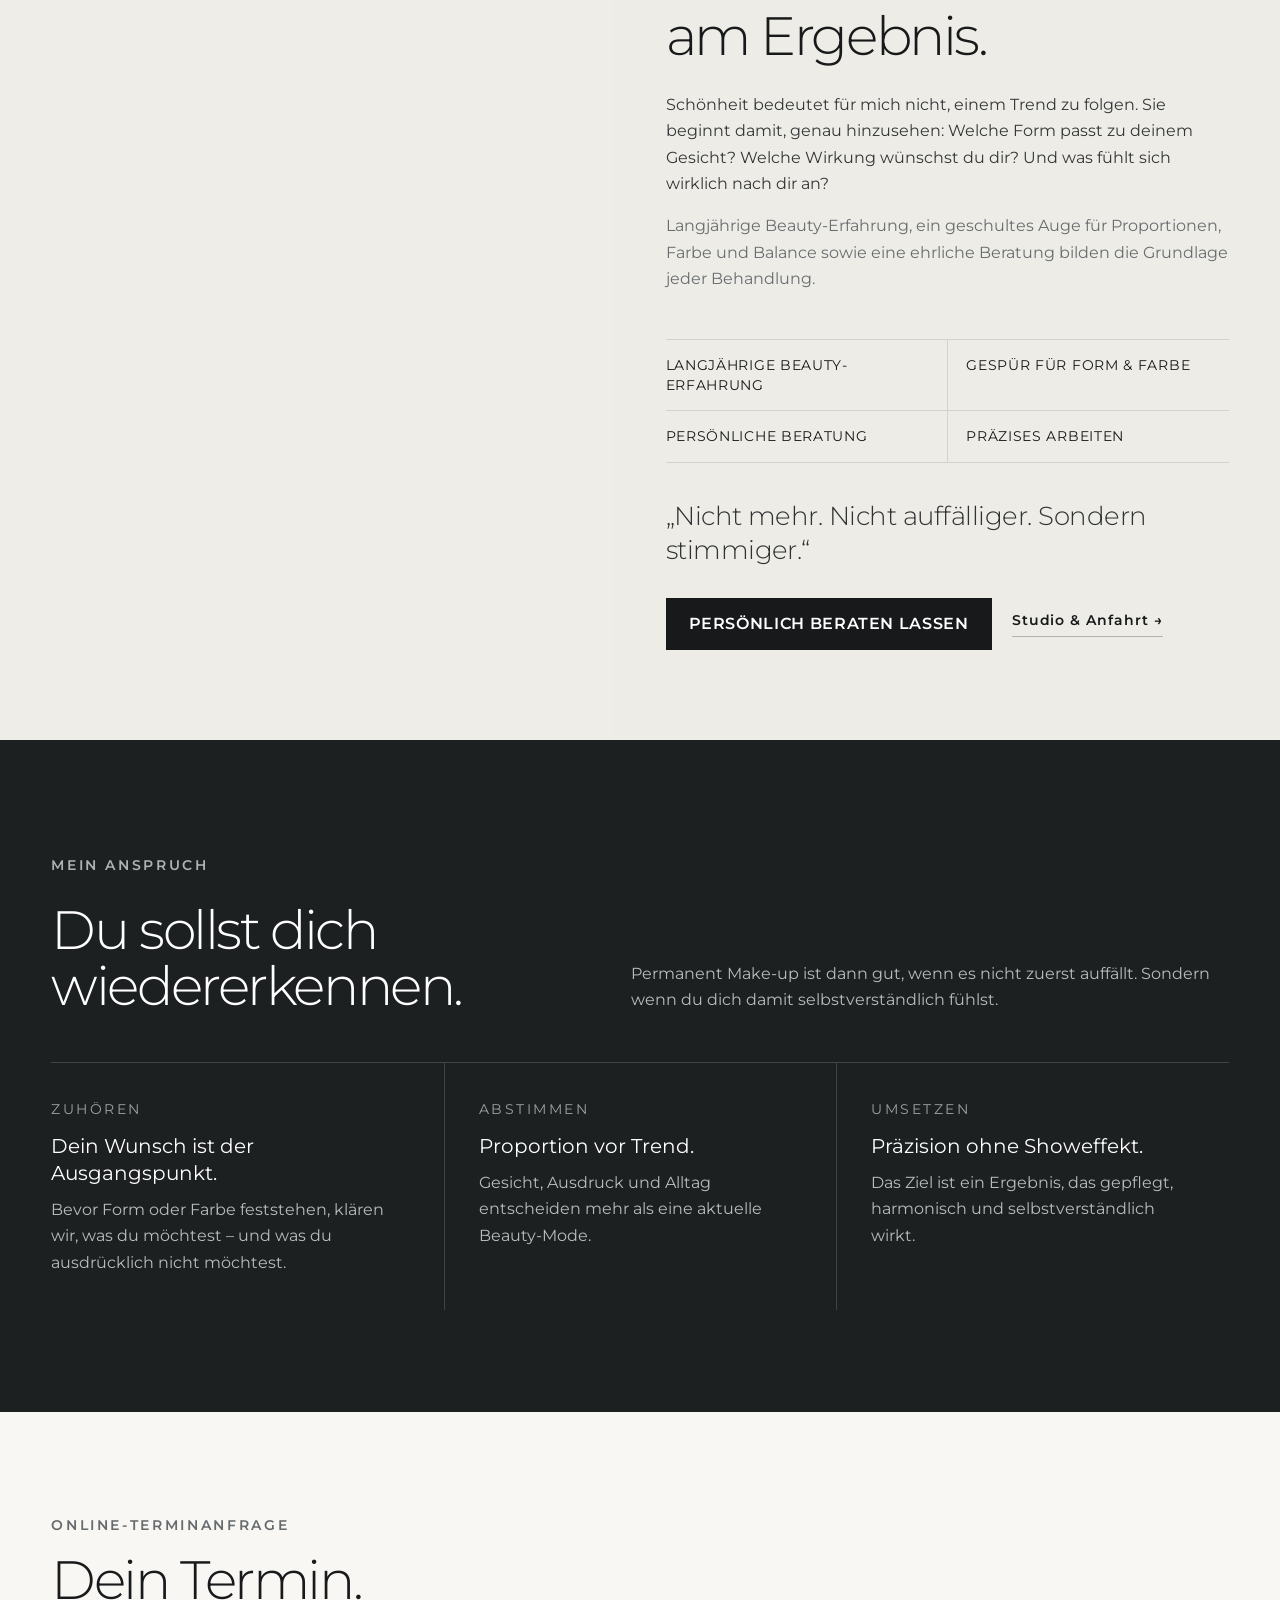
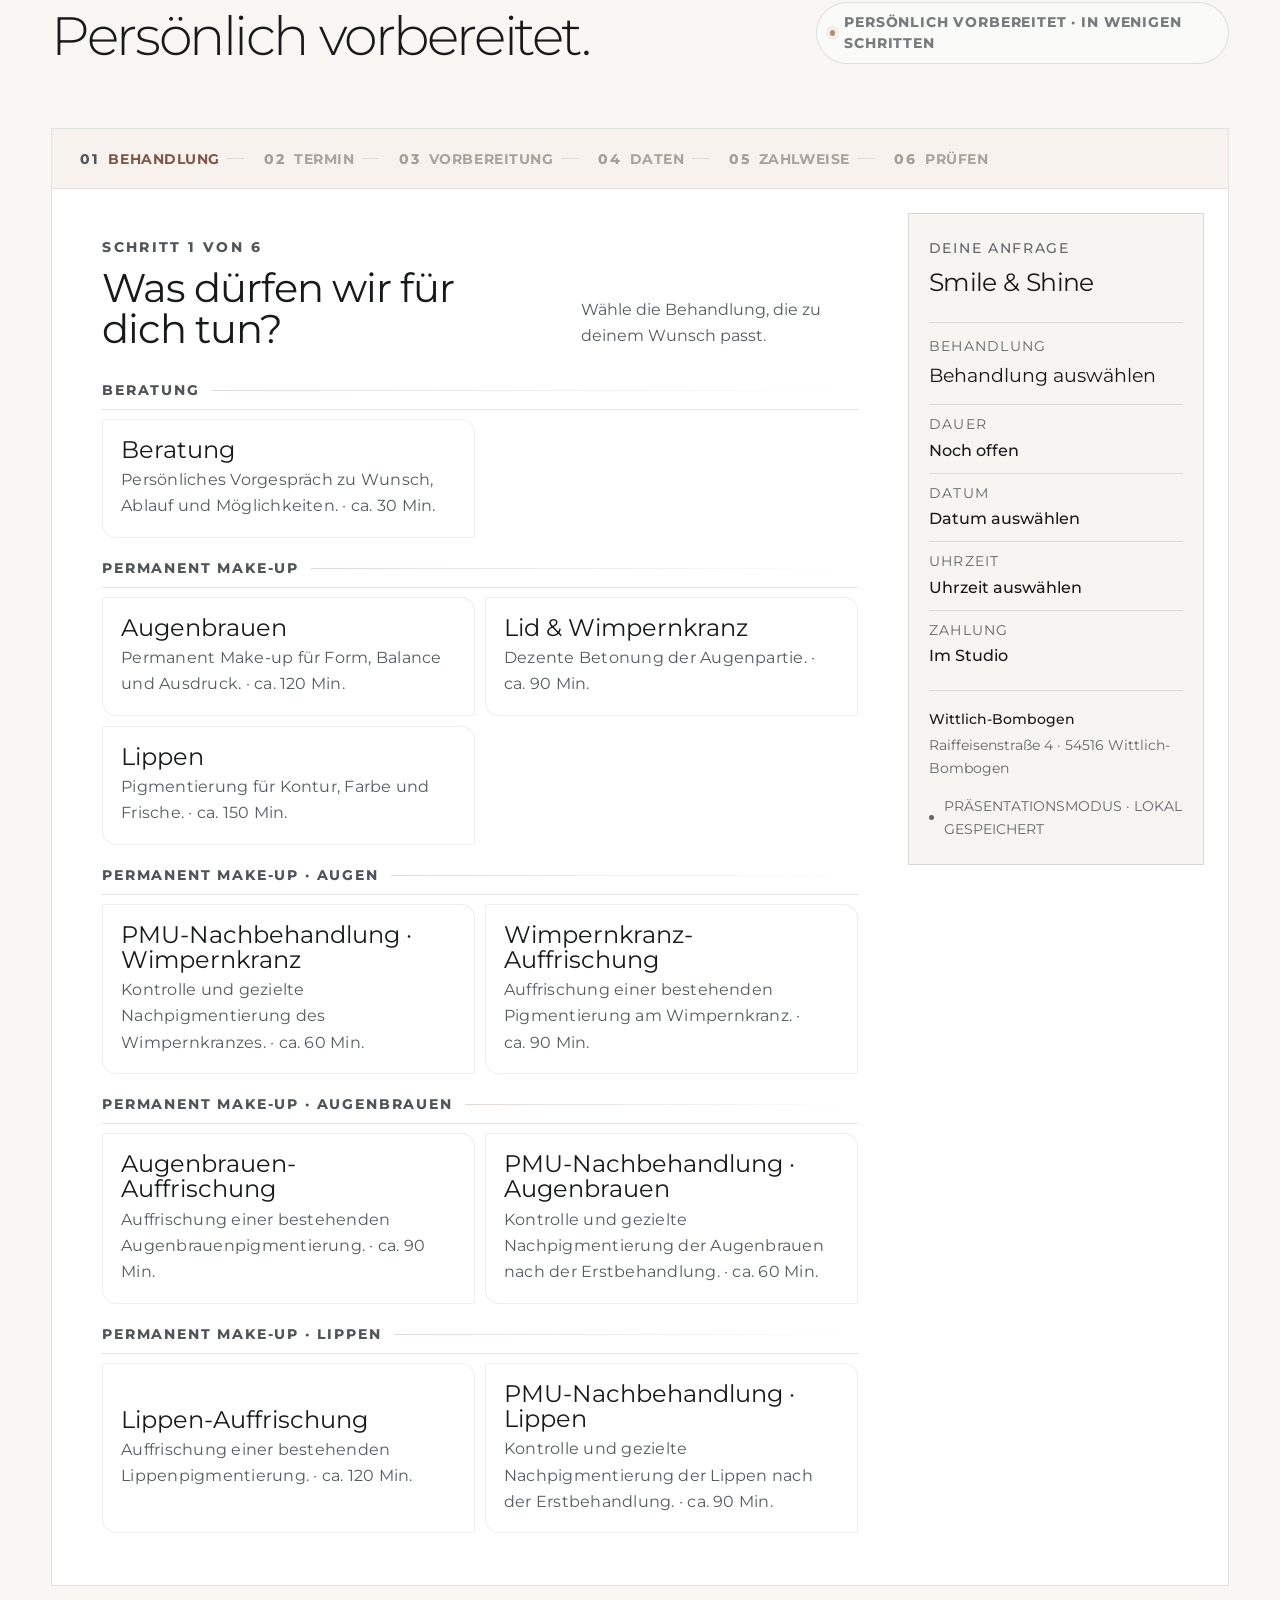
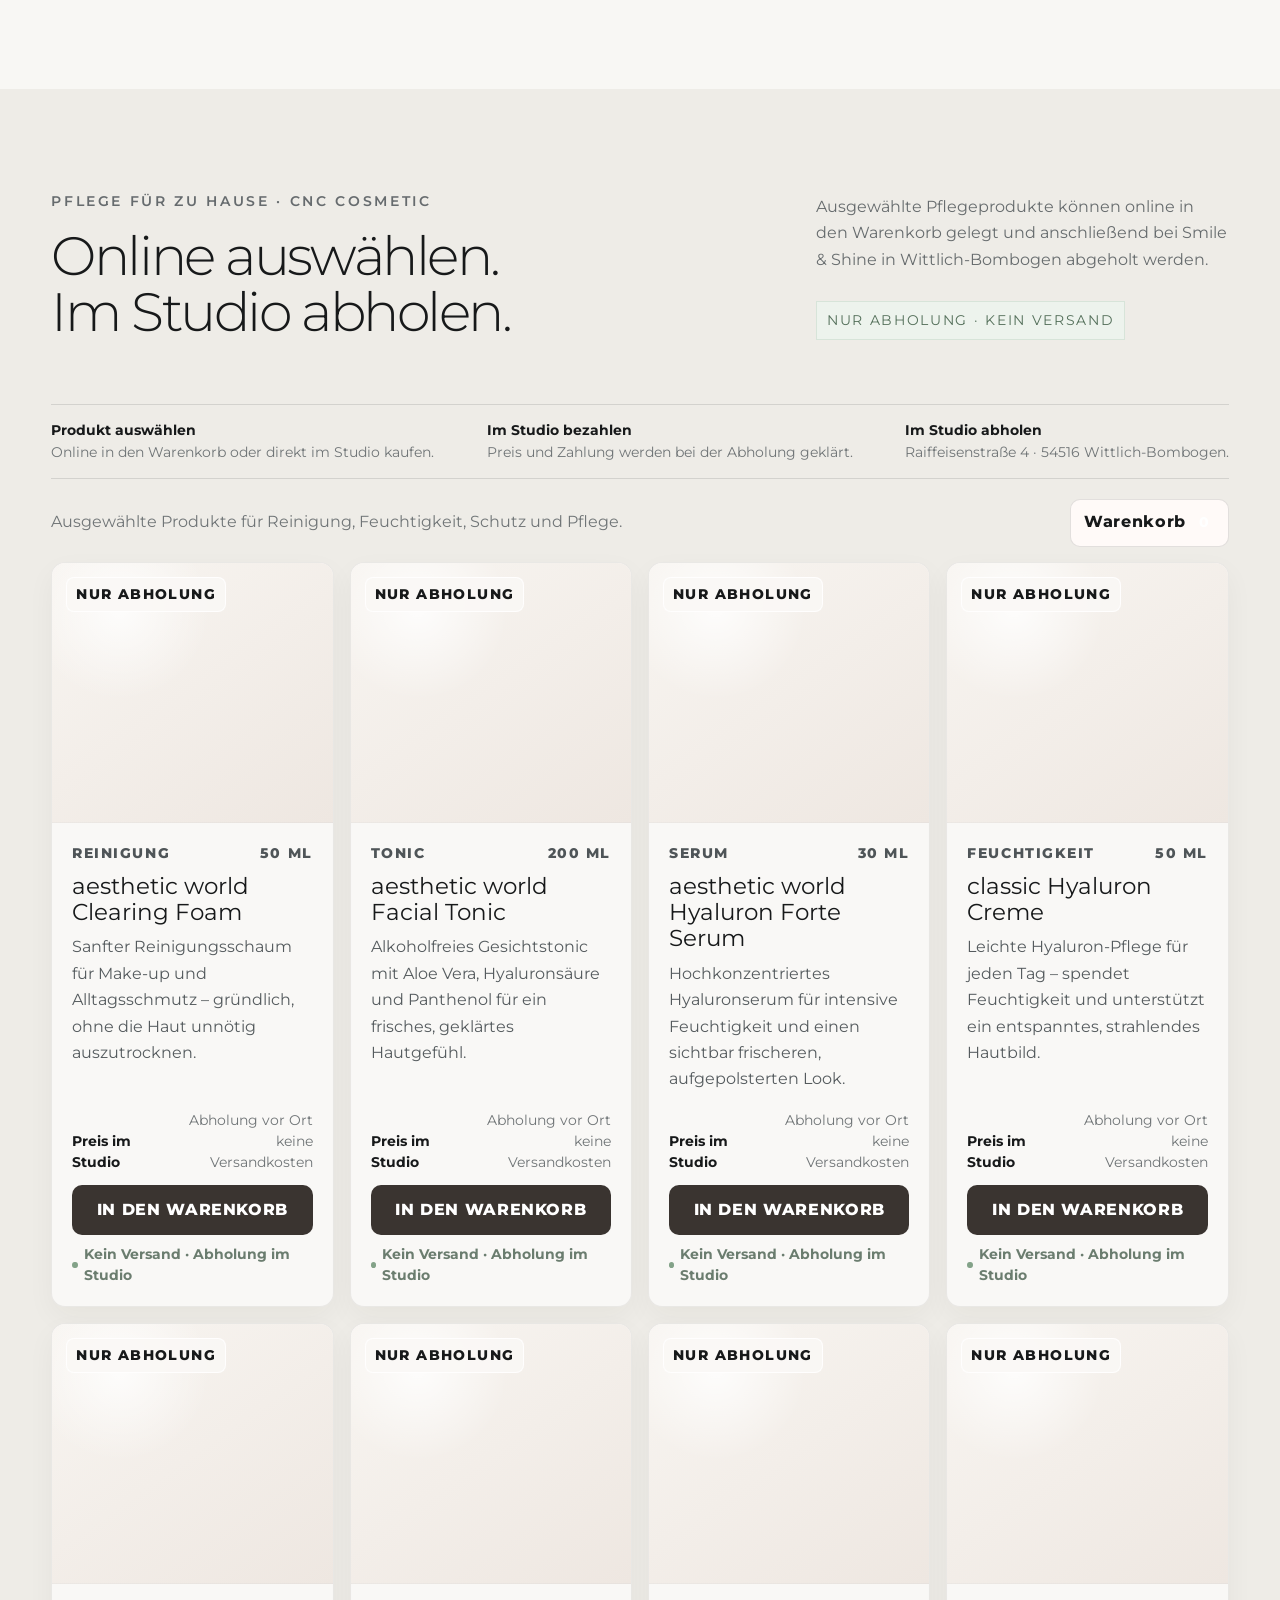
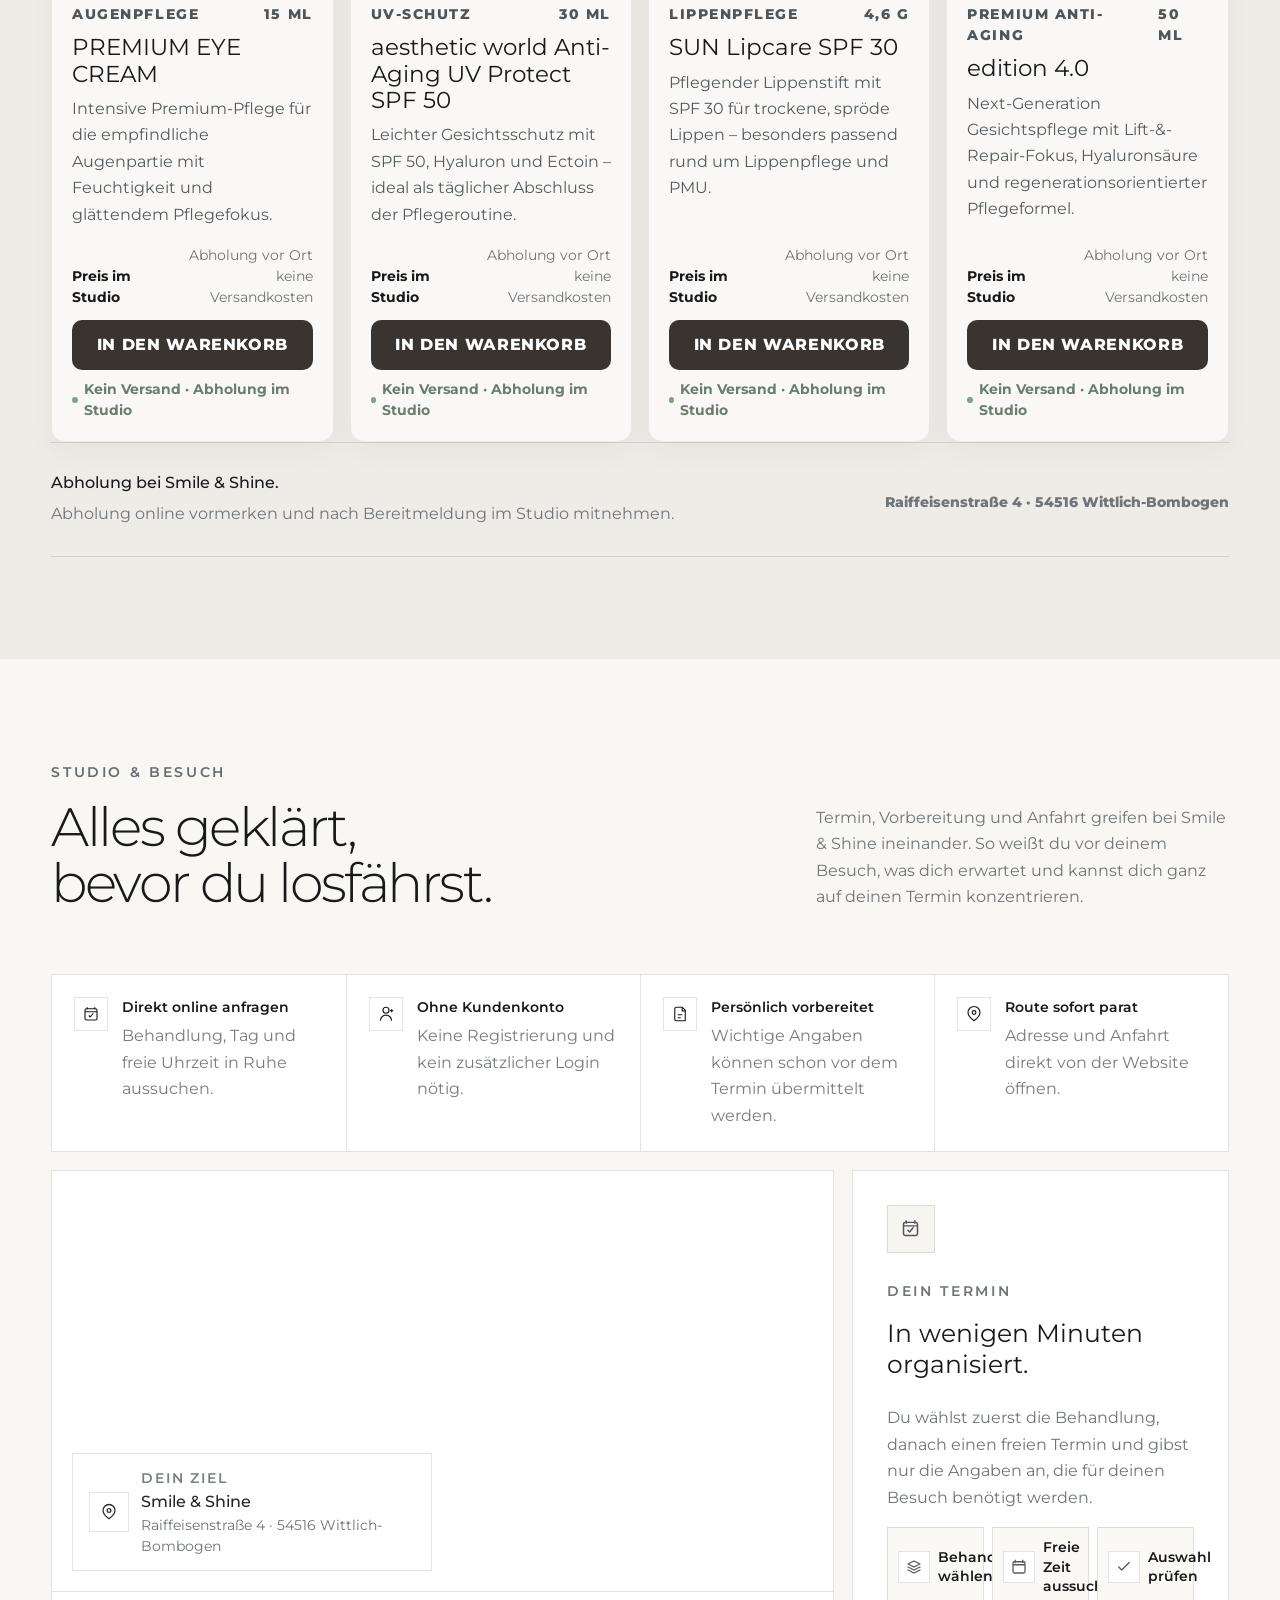
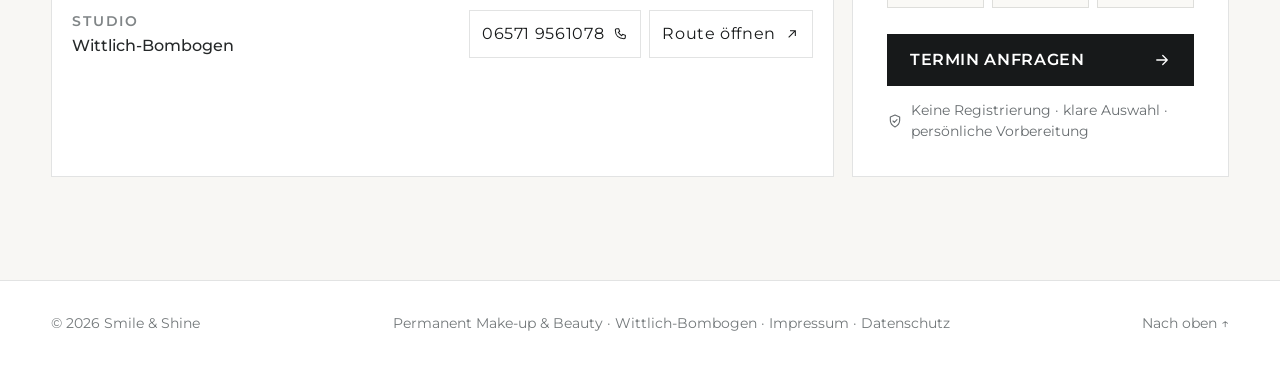
==== commit ce2a0b90: "Make customer and studio typography readable across all screens" ====
--- a/review/index.html
+++ b/review/index.html
@@ -3,7 +3,7 @@
 <head>
   <meta charset="utf-8">
   <meta name="viewport" content="width=device-width,initial-scale=1">
-  <meta name="smileshine-build" content="20261002-rescue-review3">
+  <meta name="smileshine-build" content="20261010-readable-type">
   <meta name="description" content="Smile & Shine in Wittlich-Bombogen – Permanent Make-up & Beauty. Präzise Behandlungen, natürliche Ergebnisse und persönliche Beratung in ruhiger Atmosphäre.">
   <meta name="robots" content="noindex,nofollow">
   <meta name="theme-color" content="#f7f7f4">
@@ -13,9 +13,10 @@
   <link rel="preconnect" href="https://fonts.gstatic.com" crossorigin>
   <link rel="preconnect" href="https://images.pexels.com">
   <link href="https://fonts.googleapis.com/css2?family=Montserrat:wght@300;400;500;600&display=swap" rel="stylesheet">
-<link rel="stylesheet" href="../booking.css?v=20261002-mobile-rebuild1">
-  <link rel="stylesheet" href="../booking-advanced.css?v=20261002-mobile-rebuild1">
-  <link rel="stylesheet" href="../review-v73.css?v=20261002-rescue-review3">
+<link rel="stylesheet" href="../booking.css?v=20261010-readable-type">
+  <link rel="stylesheet" href="../booking-advanced.css?v=20261010-readable-type">
+  <link rel="stylesheet" href="../review-v73.css?v=20261010-readable-type">
+<link rel="stylesheet" href="../readability.css?v=20261010-readable-type">
 </head>
 <body class="site-premium">
   <header class="site-header">
@@ -181,9 +182,9 @@
     </section>
   </main>
   <footer class="site-footer premium-footer"><span>© <span id="year"></span> <span data-studio-text="studio.name">Smile &amp; Shine</span></span><span class="footer-meta"><span data-studio-text="content.footer.descriptor">Permanent Make-up &amp; Beauty · Wittlich-Bombogen</span> · <a href="../impressum.html">Impressum</a> · <a href="../datenschutz.html">Datenschutz</a></span><a href="#top">Nach oben ↑</a></footer>
-  <script src="../studio-config.js?v=20261002-mobile-rebuild1"></script>
-  <script src="../studio-content.js?v=20261002-mobile-rebuild1"></script>
-  <script src="../studio-data-store.js?v=20261002-mobile-rebuild1"></script>
-  <script src="../script.js?v=20261002-mobile-rebuild1"></script>
+  <script src="../studio-config.js?v=20261010-readable-type"></script>
+  <script src="../studio-content.js?v=20261010-readable-type"></script>
+  <script src="../studio-data-store.js?v=20261010-readable-type"></script>
+  <script src="../script.js?v=20261010-readable-type"></script>
 </body>
 </html>
--- a/booking.css
+++ b/booking.css
@@ -1,55 +1,55 @@
 .booking-section{padding-top:126px;background:linear-gradient(180deg,rgba(255,255,255,.12),rgba(228,220,213,.18))}
 .booking-heading{display:grid;grid-template-columns:1fr auto;align-items:end;gap:40px;margin-bottom:40px}
 .booking-heading h2{max-width:820px}
-.booking-demo-badge{display:flex;align-items:center;gap:9px;padding:9px 13px;border:1px solid var(--line);border-radius:999px;background:rgba(255,255,255,.35);font-size:8px;font-weight:750;letter-spacing:.13em;text-transform:uppercase;color:#7a736d;white-space:nowrap}
+.booking-demo-badge{display:flex;align-items:center;gap:9px;padding:9px 13px;border:1px solid var(--line);border-radius:999px;background:rgba(255,255,255,.35);font-size:14px;font-weight:750;letter-spacing:.13em;text-transform:uppercase;color:#7a736d;white-space:nowrap}
 .booking-demo-badge span,.summary-status span{width:6px;height:6px;border-radius:50%;background:#b58a77;box-shadow:0 0 0 4px rgba(181,138,119,.10)}
 .booking-shell{overflow:hidden;border-radius:34px 8px 34px 8px;background:rgba(250,248,245,.66);border:1px solid rgba(73,64,58,.08);box-shadow:0 30px 90px rgba(54,45,39,.10);backdrop-filter:blur(18px)}
 .booking-progress{display:flex;align-items:center;gap:0;padding:0 34px;border-bottom:1px solid var(--line);background:rgba(255,255,255,.22)}
 .progress-step{position:relative;appearance:none;border:0;padding:24px 34px 22px 0;margin-right:44px;background:transparent;text-align:left;color:#aaa39c;cursor:default}
 .progress-step:not(:last-child)::after{content:"";position:absolute;right:0;top:50%;width:22px;height:1px;background:rgba(89,78,70,.14)}
-.progress-step span{display:inline-block;margin-right:8px;font-size:8px;font-weight:750;letter-spacing:.15em;color:#a59c95}
-.progress-step strong{font-size:10px;font-weight:700;letter-spacing:.07em;text-transform:uppercase}
+.progress-step span{display:inline-block;margin-right:8px;font-size:14px;font-weight:750;letter-spacing:.15em;color:#a59c95}
+.progress-step strong{font-size:14px;font-weight:700;letter-spacing:.07em;text-transform:uppercase}
 .progress-step.active{color:var(--ink)}.progress-step.active span{color:var(--accent-dark)}.progress-step.done{color:var(--accent-dark)}
 .booking-main{display:grid;grid-template-columns:minmax(0,1fr) 320px;min-height:610px}
 .booking-stage{min-width:0;padding:54px 58px 58px}
 .booking-panel{display:none}.booking-panel.active{display:block;animation:bookingFade .35s ease}@keyframes bookingFade{from{opacity:0;transform:translateY(10px)}to{opacity:1;transform:none}}
 .booking-panel-head{display:grid;grid-template-columns:1.12fr .72fr;gap:62px;align-items:end;margin-bottom:36px}
-.booking-step-label{display:block;margin-bottom:9px;font-size:8px;font-weight:750;letter-spacing:.17em;text-transform:uppercase;color:var(--accent-dark)}
+.booking-step-label{display:block;margin-bottom:9px;font-size:14px;font-weight:750;letter-spacing:.17em;text-transform:uppercase;color:var(--accent-dark)}
 .booking-panel-head h3{margin:0;font-family:var(--serif);font-size:43px;font-weight:400;line-height:1.04;letter-spacing:-.025em}
-.booking-panel-head>p{margin:0;color:var(--muted);font-size:11px;line-height:1.75}
+.booking-panel-head>p{margin:0;color:var(--muted);font-size:14px;line-height:1.75}
 .service-options{display:block}
-.service-group{margin:0 0 28px}.service-group:last-child{margin-bottom:0}.service-group-title{margin:0 0 11px;padding-bottom:8px;border-bottom:1px solid var(--line);font-size:8px;font-weight:750;letter-spacing:.15em;text-transform:uppercase;color:var(--accent-dark)}
+.service-group{margin:0 0 28px}.service-group:last-child{margin-bottom:0}.service-group-title{margin:0 0 11px;padding-bottom:8px;border-bottom:1px solid var(--line);font-size:14px;font-weight:750;letter-spacing:.15em;text-transform:uppercase;color:var(--accent-dark)}
 .service-group-grid{display:grid;grid-template-columns:1fr 1fr;gap:14px}
 .service-option{position:relative;display:grid;grid-template-columns:auto 1fr auto;align-items:center;gap:18px;min-height:104px;padding:23px 24px;border:1px solid rgba(78,68,61,.09);border-radius:4px 20px 4px 20px;background:rgba(255,255,255,.35);text-align:left;color:var(--ink);cursor:pointer;overflow:hidden;transition:.3s cubic-bezier(.2,.7,.2,1)}
 .service-option::before{content:"";position:absolute;left:0;top:0;bottom:0;width:2px;background:var(--accent);transform:scaleY(0);transform-origin:bottom;transition:.28s ease}
 .service-option:hover,.service-option.selected{transform:translateY(-3px);background:rgba(255,255,255,.66);box-shadow:0 16px 38px rgba(47,39,34,.07);border-color:rgba(116,87,74,.20)}
 .service-option:hover::before,.service-option.selected::before{transform:scaleY(1)}
-.service-index{font-size:8px;font-weight:750;letter-spacing:.14em;color:var(--accent-dark)}
+.service-index{font-size:14px;font-weight:750;letter-spacing:.14em;color:var(--accent-dark)}
 .service-info strong{display:block;font-family:var(--serif);font-size:25px;font-weight:400;line-height:1.05}
-.service-info small{display:block;margin-top:7px;color:var(--muted);font-size:9px;letter-spacing:.015em}
+.service-info small{display:block;margin-top:7px;color:var(--muted);font-size:14px;letter-spacing:.015em}
 .service-arrow{font-size:18px;color:#8e8780;transition:transform .25s ease}.service-option:hover .service-arrow{transform:translateX(4px)}
 .date-scroller{display:grid;grid-template-columns:repeat(7,1fr);gap:8px;margin:6px 0 30px}
 .date-option{appearance:none;border:1px solid var(--line);border-radius:4px 16px 4px 16px;background:rgba(255,255,255,.30);padding:15px 8px;color:var(--ink);cursor:pointer;text-align:center;transition:.25s}
 .date-option:hover,.date-option.selected{background:#fdfbf8;border-color:rgba(116,87,74,.26);box-shadow:0 12px 28px rgba(47,39,34,.06)}
-.date-option small{display:block;font-size:7px;text-transform:uppercase;letter-spacing:.12em;color:var(--muted)}
+.date-option small{display:block;font-size:14px;text-transform:uppercase;letter-spacing:.12em;color:var(--muted)}
 .date-option strong{display:block;margin:4px 0 2px;font-family:var(--serif);font-size:25px;font-weight:400}
-.date-option span{font-size:8px;color:var(--muted)}
+.date-option span{font-size:14px;color:var(--muted)}
 .time-area{padding:24px;border-radius:4px 20px 4px 20px;background:rgba(255,255,255,.25);border:1px solid var(--line)}
-.time-header{display:flex;justify-content:space-between;gap:20px;align-items:center;margin-bottom:17px}.time-header strong{font-size:9px;text-transform:uppercase;letter-spacing:.1em}.time-header span{font-size:9px;color:var(--muted)}
-.time-slots{display:grid;grid-template-columns:repeat(4,1fr);gap:9px}.time-slot{appearance:none;border:1px solid var(--line);border-radius:999px;background:rgba(255,255,255,.58);padding:12px 8px;font:inherit;font-size:10px;color:var(--ink);cursor:pointer;transition:.2s}.time-slot:hover,.time-slot.selected{background:#302d2a;color:#fff;border-color:#302d2a}.time-placeholder{grid-column:1/-1;padding:18px;color:var(--muted);font-size:10px;text-align:center}
-.booking-actions{display:flex;align-items:center;justify-content:space-between;gap:14px;margin-top:30px}.booking-back{appearance:none;border:0;background:transparent;padding:12px 0;color:#776f69;font:inherit;font-size:9px;font-weight:750;letter-spacing:.10em;text-transform:uppercase;cursor:pointer}
-.booking-form{display:grid;gap:17px}.booking-form label{display:grid;gap:7px}.booking-form label>span{font-size:8px;font-weight:750;letter-spacing:.11em;text-transform:uppercase;color:#69615b}.booking-form label>span small{text-transform:none;letter-spacing:0;font-weight:500;color:#99918b}.field-row{display:grid;grid-template-columns:1fr 1fr;gap:14px}
-.booking-form input,.booking-form textarea{width:100%;border:1px solid var(--line);border-radius:4px 14px 4px 14px;background:rgba(255,255,255,.56);padding:15px 16px;font:inherit;font-size:11px;color:var(--ink);outline:none;transition:.2s}.booking-form input:focus,.booking-form textarea:focus{border-color:rgba(116,87,74,.35);box-shadow:0 0 0 4px rgba(116,87,74,.05);background:#fff}.booking-form textarea{resize:vertical}
-.consent-row{grid-template-columns:auto 1fr!important;align-items:flex-start;gap:10px!important;margin-top:4px}.consent-row input{width:15px;height:15px;margin-top:2px}.consent-row>span{text-transform:none!important;letter-spacing:0!important;font-size:9px!important;font-weight:500!important;color:var(--muted)!important}
-.confirmation-card{display:flex;gap:20px;align-items:center;padding:27px;border-radius:4px 20px 4px 20px;background:rgba(255,255,255,.46);border:1px solid var(--line)}.confirmation-mark{display:grid;place-items:center;width:48px;height:48px;flex:0 0 48px;border-radius:50%;background:rgba(116,87,74,.10);color:var(--accent-dark);font-size:18px}.confirmation-kicker{font-size:8px;font-weight:750;letter-spacing:.15em;text-transform:uppercase;color:var(--accent-dark)}.confirmation-card h4{margin:5px 0 4px;font-family:var(--serif);font-size:29px;font-weight:400}.confirmation-card p{margin:2px 0;color:var(--muted);font-size:10px}
-.booking-final-note{display:grid;grid-template-columns:auto 1fr;gap:13px;margin-top:16px;padding:18px 20px;border-left:2px solid rgba(116,87,74,.35);background:rgba(181,138,119,.05);color:#736b65;font-size:9px}.booking-final-note strong{color:var(--accent-dark)}.booking-disabled{opacity:.42;cursor:not-allowed}
+.time-header{display:flex;justify-content:space-between;gap:20px;align-items:center;margin-bottom:17px}.time-header strong{font-size:14px;text-transform:uppercase;letter-spacing:.1em}.time-header span{font-size:14px;color:var(--muted)}
+.time-slots{display:grid;grid-template-columns:repeat(4,1fr);gap:9px}.time-slot{appearance:none;border:1px solid var(--line);border-radius:999px;background:rgba(255,255,255,.58);padding:12px 8px;font:inherit;font-size:14px;color:var(--ink);cursor:pointer;transition:.2s}.time-slot:hover,.time-slot.selected{background:#302d2a;color:#fff;border-color:#302d2a}.time-placeholder{grid-column:1/-1;padding:18px;color:var(--muted);font-size:14px;text-align:center}
+.booking-actions{display:flex;align-items:center;justify-content:space-between;gap:14px;margin-top:30px}.booking-back{appearance:none;border:0;background:transparent;padding:12px 0;color:#776f69;font:inherit;font-size:14px;font-weight:750;letter-spacing:.10em;text-transform:uppercase;cursor:pointer}
+.booking-form{display:grid;gap:17px}.booking-form label{display:grid;gap:7px}.booking-form label>span{font-size:14px;font-weight:750;letter-spacing:.11em;text-transform:uppercase;color:#69615b}.booking-form label>span small{text-transform:none;letter-spacing:0;font-weight:500;color:#99918b}.field-row{display:grid;grid-template-columns:1fr 1fr;gap:14px}
+.booking-form input,.booking-form textarea{width:100%;border:1px solid var(--line);border-radius:4px 14px 4px 14px;background:rgba(255,255,255,.56);padding:15px 16px;font:inherit;font-size:14px;color:var(--ink);outline:none;transition:.2s}.booking-form input:focus,.booking-form textarea:focus{border-color:rgba(116,87,74,.35);box-shadow:0 0 0 4px rgba(116,87,74,.05);background:#fff}.booking-form textarea{resize:vertical}
+.consent-row{grid-template-columns:auto 1fr!important;align-items:flex-start;gap:10px!important;margin-top:4px}.consent-row input{width:15px;height:15px;margin-top:2px}.consent-row>span{text-transform:none!important;letter-spacing:0!important;font-size:14px!important;font-weight:500!important;color:var(--muted)!important}
+.confirmation-card{display:flex;gap:20px;align-items:center;padding:27px;border-radius:4px 20px 4px 20px;background:rgba(255,255,255,.46);border:1px solid var(--line)}.confirmation-mark{display:grid;place-items:center;width:48px;height:48px;flex:0 0 48px;border-radius:50%;background:rgba(116,87,74,.10);color:var(--accent-dark);font-size:18px}.confirmation-kicker{font-size:14px;font-weight:750;letter-spacing:.15em;text-transform:uppercase;color:var(--accent-dark)}.confirmation-card h4{margin:5px 0 4px;font-family:var(--serif);font-size:29px;font-weight:400}.confirmation-card p{margin:2px 0;color:var(--muted);font-size:14px}
+.booking-final-note{display:grid;grid-template-columns:auto 1fr;gap:13px;margin-top:16px;padding:18px 20px;border-left:2px solid rgba(116,87,74,.35);background:rgba(181,138,119,.05);color:#736b65;font-size:14px}.booking-final-note strong{color:var(--accent-dark)}.booking-disabled{opacity:.42;cursor:not-allowed}
 .booking-summary{position:relative;padding:42px 28px;background:linear-gradient(165deg,#3e3a37 0%,#2f2c29 100%);color:#f6f3f0;min-height:610px;overflow:hidden}
 .booking-summary::before{content:"";position:absolute;width:260px;height:260px;border-radius:50%;right:-145px;top:-135px;border:1px solid rgba(255,255,255,.08);box-shadow:0 0 0 38px rgba(255,255,255,.02),0 0 0 76px rgba(255,255,255,.015)}
-.booking-summary>*{position:relative;z-index:1}.summary-kicker{margin:0 0 5px;font-size:8px;font-weight:750;letter-spacing:.18em;text-transform:uppercase;color:#c3bbb5}.booking-summary>h3{margin:0 0 36px;font-family:var(--serif);font-size:34px;font-weight:400}
-.summary-item{display:grid;grid-template-columns:1fr auto;gap:18px;padding:16px 0;border-top:1px solid rgba(255,255,255,.09)}.summary-item span{font-size:8px;color:#aaa29c;text-transform:uppercase;letter-spacing:.08em}.summary-item strong{max-width:175px;text-align:right;font-size:9px;font-weight:650;color:#f8f6f4}
-.summary-location{display:flex;gap:12px;align-items:flex-start;margin-top:30px;padding:18px;border-radius:4px 16px 4px 16px;background:rgba(255,255,255,.055);border:1px solid rgba(255,255,255,.055)}.summary-location>span{color:#cfb4a8}.summary-location strong{display:block;font-size:10px}.summary-location small{display:block;margin-top:4px;color:#aaa29c;font-size:8px}.summary-status{display:flex;align-items:center;gap:10px;margin-top:22px;font-size:8px;font-weight:750;letter-spacing:.11em;text-transform:uppercase;color:#bdb5af}.summary-status span{background:#d4aa91;box-shadow:0 0 0 4px rgba(212,170,145,.07)}
+.booking-summary>*{position:relative;z-index:1}.summary-kicker{margin:0 0 5px;font-size:14px;font-weight:750;letter-spacing:.18em;text-transform:uppercase;color:#c3bbb5}.booking-summary>h3{margin:0 0 36px;font-family:var(--serif);font-size:34px;font-weight:400}
+.summary-item{display:grid;grid-template-columns:1fr auto;gap:18px;padding:16px 0;border-top:1px solid rgba(255,255,255,.09)}.summary-item span{font-size:14px;color:#aaa29c;text-transform:uppercase;letter-spacing:.08em}.summary-item strong{max-width:175px;text-align:right;font-size:14px;font-weight:650;color:#f8f6f4}
+.summary-location{display:flex;gap:12px;align-items:flex-start;margin-top:30px;padding:18px;border-radius:4px 16px 4px 16px;background:rgba(255,255,255,.055);border:1px solid rgba(255,255,255,.055)}.summary-location>span{color:#cfb4a8}.summary-location strong{display:block;font-size:14px}.summary-location small{display:block;margin-top:4px;color:#aaa29c;font-size:14px}.summary-status{display:flex;align-items:center;gap:10px;margin-top:22px;font-size:14px;font-weight:750;letter-spacing:.11em;text-transform:uppercase;color:#bdb5af}.summary-status span{background:#d4aa91;box-shadow:0 0 0 4px rgba(212,170,145,.07)}
 @media(max-width:1050px){.booking-main{grid-template-columns:1fr}.booking-summary{min-height:auto}.booking-summary{display:grid;grid-template-columns:repeat(4,1fr);gap:0}.booking-summary>h3,.summary-kicker,.summary-location,.summary-status{grid-column:1/-1}.summary-item{display:block}.summary-item strong{display:block;max-width:none;text-align:left;margin-top:5px}}
-@media(max-width:760px){.booking-heading{grid-template-columns:1fr}.booking-demo-badge{display:inline-flex;width:max-content}.booking-progress{padding:0 18px;overflow-x:auto}.progress-step{padding:18px 24px 17px 0;margin-right:26px;min-width:max-content}.progress-step strong{font-size:8px}.booking-stage{padding:34px 20px}.booking-panel-head{grid-template-columns:1fr;gap:11px}.booking-panel-head h3{font-size:36px}.service-group-grid{grid-template-columns:1fr}.date-scroller{display:flex;overflow-x:auto;padding-bottom:5px}.date-option{min-width:74px}.time-slots{grid-template-columns:repeat(3,1fr)}.field-row{grid-template-columns:1fr}.booking-summary{grid-template-columns:1fr 1fr;padding:30px 22px}.booking-summary>h3,.summary-kicker,.summary-location,.summary-status{grid-column:1/-1}}
+@media(max-width:760px){.booking-heading{grid-template-columns:1fr}.booking-demo-badge{display:inline-flex;width:max-content}.booking-progress{padding:0 18px;overflow-x:auto}.progress-step{padding:18px 24px 17px 0;margin-right:26px;min-width:max-content}.progress-step strong{font-size:14px}.booking-stage{padding:34px 20px}.booking-panel-head{grid-template-columns:1fr;gap:11px}.booking-panel-head h3{font-size:36px}.service-group-grid{grid-template-columns:1fr}.date-scroller{display:flex;overflow-x:auto;padding-bottom:5px}.date-option{min-width:74px}.time-slots{grid-template-columns:repeat(3,1fr)}.field-row{grid-template-columns:1fr}.booking-summary{grid-template-columns:1fr 1fr;padding:30px 22px}.booking-summary>h3,.summary-kicker,.summary-location,.summary-status{grid-column:1/-1}}
 @media(max-width:480px){.time-slots{grid-template-columns:repeat(2,1fr)}.booking-summary{grid-template-columns:1fr}.summary-location,.summary-status{grid-column:1}.booking-actions{align-items:stretch;flex-direction:column-reverse}.booking-actions .button{width:100%}.booking-back{text-align:center}}
 .service-option[hidden]{display:none!important}
 
@@ -142,3 +142,17 @@
   .booking-panel-head h3{font-size:34px}
   .booking-summary{padding:28px 20px}
 }
+
+/* Month navigation for appointments up to twelve months ahead. */
+.booking-calendar-toolbar{display:flex;align-items:center;gap:12px;margin:6px 0 16px}
+.booking-calendar-toolbar label{flex:1;min-width:0;font-size:14px;color:var(--muted)}
+.booking-calendar-toolbar select{display:block;width:100%;margin-top:5px;padding:12px;font:inherit;font-size:16px;color:var(--ink);background:#fff;border:1px solid var(--line);border-radius:10px}
+.booking-calendar-toolbar button{width:44px;height:44px;flex-shrink:0;background:#fff;border:1px solid var(--line);border-radius:10px;font-size:22px;cursor:pointer}
+.booking-calendar-toolbar button:disabled{opacity:.35;cursor:default}
+#dateScroller.booking-month-grid{display:grid;grid-template-columns:repeat(7,minmax(0,1fr));gap:6px;overflow:visible;margin-bottom:8px;padding:0}
+.booking-month-grid .booking-weekday{text-align:center;padding:8px 0;font-size:14px;color:var(--muted)}
+.booking-month-grid .date-option{min-width:0;min-height:44px;padding:8px 2px;border-radius:8px}
+.booking-month-grid .date-option strong{margin:0;font-size:20px}
+.booking-month-grid .date-option:disabled{opacity:.35;cursor:default;box-shadow:none}
+.booking-month-grid .date-option.selected{border-color:var(--ink);background:var(--ink);color:#fff}
+.booking-calendar-note{font-size:14px;line-height:1.5;color:var(--muted);margin:8px 0 24px}
--- a/booking-advanced.css
+++ b/booking-advanced.css
@@ -1,32 +1,32 @@
 /* Advanced booking modules */
-.service-category-label{margin:0 0 14px;font-size:8px;font-weight:750;letter-spacing:.16em;text-transform:uppercase;color:var(--muted)}
+.service-category-label{margin:0 0 14px;font-size:14px;font-weight:750;letter-spacing:.16em;text-transform:uppercase;color:var(--muted)}
 .waitlist-strip{display:grid;grid-template-columns:1fr auto;gap:24px;align-items:center;margin-top:18px;padding-top:18px;border-top:1px solid var(--line)}
-.waitlist-strip div{display:grid;gap:3px}.waitlist-strip strong{font-family:var(--serif);font-size:18px;font-weight:400}.waitlist-strip span{font-size:9px;line-height:1.55;color:var(--muted)}
-.waitlist-button{appearance:none;border:1px solid rgba(116,87,74,.22);border-radius:999px;background:transparent;padding:10px 15px;font:inherit;font-size:8px;font-weight:750;letter-spacing:.1em;text-transform:uppercase;color:var(--accent-dark);cursor:pointer}.waitlist-button.active{background:rgba(116,87,74,.10)}
-.waitlist-form{margin-top:16px;padding:18px;border-radius:4px 16px 4px 16px;background:rgba(255,255,255,.36);border:1px solid var(--line)}.waitlist-form[hidden]{display:none}.waitlist-form label{display:grid;gap:7px}.waitlist-form label>span{font-size:8px;font-weight:750;letter-spacing:.1em;text-transform:uppercase;color:#69615b}.waitlist-form select{width:100%;border:1px solid var(--line);border-radius:4px 12px 4px 12px;background:#fff;padding:12px 13px;font:inherit;font-size:10px;color:var(--ink)}
-.waitlist-actions{display:flex;justify-content:space-between;gap:18px;align-items:center;margin-top:14px}.waitlist-actions>span{font-size:8px;color:var(--muted)}
-.precheck-form{display:grid;gap:18px}.precheck-intro{padding:20px 22px;border-left:2px solid var(--accent);background:rgba(255,255,255,.32)}.precheck-intro>span{display:block;font-size:8px;font-weight:750;letter-spacing:.13em;text-transform:uppercase;color:var(--accent-dark)}.precheck-intro strong{display:block;margin-top:6px;font-family:var(--serif);font-size:23px;font-weight:400}.precheck-intro p{margin:8px 0 0;font-size:9px;color:var(--muted)}
-.precheck-questions{display:grid;gap:15px}.precheck-questions>label{display:grid;gap:8px}.precheck-questions>label>span,.choice-block>span{font-size:8px;font-weight:750;letter-spacing:.08em;text-transform:uppercase;color:#69615b}.precheck-questions textarea{width:100%;border:1px solid var(--line);border-radius:4px 14px 4px 14px;background:rgba(255,255,255,.56);padding:14px 15px;font:inherit;font-size:10px;color:var(--ink);outline:none}
-.choice-block{padding:17px 18px;border:1px solid var(--line);border-radius:4px 14px 4px 14px;background:rgba(255,255,255,.28)}.choice-row{display:flex;gap:18px;flex-wrap:wrap;margin-top:10px}.choice-row label{display:flex;align-items:center;gap:7px;font-size:10px;color:var(--muted);cursor:pointer}.choice-row input{accent-color:#6f554a}
-.payment-options{display:grid;grid-template-columns:1fr 1fr;gap:14px}.payment-option{appearance:none;display:grid;grid-template-columns:auto 1fr auto;gap:14px;align-items:center;padding:20px;border:1px solid var(--line);border-radius:4px 18px 4px 18px;background:rgba(255,255,255,.34);text-align:left;color:var(--ink);cursor:pointer;transition:.25s}.payment-option:hover,.payment-option.selected{background:#fff;border-color:rgba(116,87,74,.25);box-shadow:0 14px 32px rgba(47,39,34,.06)}.payment-icon{display:grid;place-items:center;width:38px;height:38px;border-radius:50%;background:rgba(116,87,74,.08);font-size:15px;color:var(--accent-dark)}.payment-option strong{display:block;font-family:var(--serif);font-size:20px;font-weight:400}.payment-option small{display:block;margin-top:4px;font-size:8px;color:var(--muted)}.payment-check{font-size:13px;color:var(--accent-dark)}
-.deposit-card{display:grid;grid-template-columns:.8fr 1.2fr;gap:28px;margin-top:18px;padding:21px;border:1px solid var(--line);border-radius:4px 18px 4px 18px;background:rgba(181,138,119,.05)}.deposit-card div{display:grid;gap:5px}.deposit-label{font-size:8px;font-weight:750;letter-spacing:.12em;text-transform:uppercase;color:var(--accent-dark)}.deposit-card strong{font-family:var(--serif);font-size:20px;font-weight:400}.deposit-card p{margin:0;font-size:9px;line-height:1.65;color:var(--muted)}
-.confirmation-grid{display:grid;grid-template-columns:1fr 1fr;gap:10px;margin-top:14px}.confirmation-grid>div{padding:16px 18px;border:1px solid var(--line);border-radius:4px 14px 4px 14px;background:rgba(255,255,255,.26)}.confirmation-grid span{display:block;font-size:7px;font-weight:750;letter-spacing:.12em;text-transform:uppercase;color:var(--muted)}.confirmation-grid strong{display:block;margin-top:5px;font-size:9px}.booking-progress{overflow-x:auto}.progress-step{flex:0 0 auto}
+.waitlist-strip div{display:grid;gap:3px}.waitlist-strip strong{font-family:var(--serif);font-size:18px;font-weight:400}.waitlist-strip span{font-size:14px;line-height:1.55;color:var(--muted)}
+.waitlist-button{appearance:none;border:1px solid rgba(116,87,74,.22);border-radius:999px;background:transparent;padding:10px 15px;font:inherit;font-size:14px;font-weight:750;letter-spacing:.1em;text-transform:uppercase;color:var(--accent-dark);cursor:pointer}.waitlist-button.active{background:rgba(116,87,74,.10)}
+.waitlist-form{margin-top:16px;padding:18px;border-radius:4px 16px 4px 16px;background:rgba(255,255,255,.36);border:1px solid var(--line)}.waitlist-form[hidden]{display:none}.waitlist-form label{display:grid;gap:7px}.waitlist-form label>span{font-size:14px;font-weight:750;letter-spacing:.1em;text-transform:uppercase;color:#69615b}.waitlist-form select{width:100%;border:1px solid var(--line);border-radius:4px 12px 4px 12px;background:#fff;padding:12px 13px;font:inherit;font-size:14px;color:var(--ink)}
+.waitlist-actions{display:flex;justify-content:space-between;gap:18px;align-items:center;margin-top:14px}.waitlist-actions>span{font-size:14px;color:var(--muted)}
+.precheck-form{display:grid;gap:18px}.precheck-intro{padding:20px 22px;border-left:2px solid var(--accent);background:rgba(255,255,255,.32)}.precheck-intro>span{display:block;font-size:14px;font-weight:750;letter-spacing:.13em;text-transform:uppercase;color:var(--accent-dark)}.precheck-intro strong{display:block;margin-top:6px;font-family:var(--serif);font-size:23px;font-weight:400}.precheck-intro p{margin:8px 0 0;font-size:14px;color:var(--muted)}
+.precheck-questions{display:grid;gap:15px}.precheck-questions>label{display:grid;gap:8px}.precheck-questions>label>span,.choice-block>span{font-size:14px;font-weight:750;letter-spacing:.08em;text-transform:uppercase;color:#69615b}.precheck-questions textarea{width:100%;border:1px solid var(--line);border-radius:4px 14px 4px 14px;background:rgba(255,255,255,.56);padding:14px 15px;font:inherit;font-size:14px;color:var(--ink);outline:none}
+.choice-block{padding:17px 18px;border:1px solid var(--line);border-radius:4px 14px 4px 14px;background:rgba(255,255,255,.28)}.choice-row{display:flex;gap:18px;flex-wrap:wrap;margin-top:10px}.choice-row label{display:flex;align-items:center;gap:7px;font-size:14px;color:var(--muted);cursor:pointer}.choice-row input{accent-color:#6f554a}
+.payment-options{display:grid;grid-template-columns:1fr 1fr;gap:14px}.payment-option{appearance:none;display:grid;grid-template-columns:auto 1fr auto;gap:14px;align-items:center;padding:20px;border:1px solid var(--line);border-radius:4px 18px 4px 18px;background:rgba(255,255,255,.34);text-align:left;color:var(--ink);cursor:pointer;transition:.25s}.payment-option:hover,.payment-option.selected{background:#fff;border-color:rgba(116,87,74,.25);box-shadow:0 14px 32px rgba(47,39,34,.06)}.payment-icon{display:grid;place-items:center;width:38px;height:38px;border-radius:50%;background:rgba(116,87,74,.08);font-size:15px;color:var(--accent-dark)}.payment-option strong{display:block;font-family:var(--serif);font-size:20px;font-weight:400}.payment-option small{display:block;margin-top:4px;font-size:14px;color:var(--muted)}.payment-check{font-size:14px;color:var(--accent-dark)}
+.deposit-card{display:grid;grid-template-columns:.8fr 1.2fr;gap:28px;margin-top:18px;padding:21px;border:1px solid var(--line);border-radius:4px 18px 4px 18px;background:rgba(181,138,119,.05)}.deposit-card div{display:grid;gap:5px}.deposit-label{font-size:14px;font-weight:750;letter-spacing:.12em;text-transform:uppercase;color:var(--accent-dark)}.deposit-card strong{font-family:var(--serif);font-size:20px;font-weight:400}.deposit-card p{margin:0;font-size:14px;line-height:1.65;color:var(--muted)}
+.confirmation-grid{display:grid;grid-template-columns:1fr 1fr;gap:10px;margin-top:14px}.confirmation-grid>div{padding:16px 18px;border:1px solid var(--line);border-radius:4px 14px 4px 14px;background:rgba(255,255,255,.26)}.confirmation-grid span{display:block;font-size:14px;font-weight:750;letter-spacing:.12em;text-transform:uppercase;color:var(--muted)}.confirmation-grid strong{display:block;margin-top:5px;font-size:14px}.booking-progress{overflow-x:auto}.progress-step{flex:0 0 auto}
 @media(max-width:760px){.waitlist-strip{grid-template-columns:1fr}.waitlist-button{width:max-content}.waitlist-actions{align-items:stretch;flex-direction:column}.payment-options,.deposit-card,.confirmation-grid{grid-template-columns:1fr}}
 
 /* Premium data & checkout */
-.data-trust-row{display:grid;grid-template-columns:repeat(3,1fr);gap:10px;margin:0 0 18px}.data-trust-row>div{display:flex;gap:10px;align-items:flex-start;padding:14px;border:1px solid var(--line);border-radius:4px 14px 4px 14px;background:rgba(255,255,255,.28)}.trust-icon{display:grid;place-items:center;width:28px;height:28px;flex:0 0 28px;border-radius:50%;background:rgba(116,87,74,.08);color:var(--accent-dark);font-size:11px}.data-trust-row p{margin:0}.data-trust-row strong{display:block;font-size:9px}.data-trust-row small{display:block;margin-top:3px;color:var(--muted);font-size:7.5px;line-height:1.45}.contact-preference{padding:15px 17px;border:1px solid var(--line);border-radius:4px 14px 4px 14px;background:rgba(255,255,255,.28)}.contact-preference>span{font-size:8px;font-weight:750;letter-spacing:.1em;text-transform:uppercase;color:#69615b}.privacy-card{display:grid;grid-template-columns:1fr auto;gap:18px;align-items:start;padding:16px 18px;border-left:2px solid rgba(116,87,74,.45);background:rgba(116,87,74,.04)}.privacy-card strong{display:block;font-size:9px}.privacy-card small{display:block;margin-top:5px;color:var(--muted);font-size:8px;line-height:1.55}.privacy-card>span{padding:6px 9px;border-radius:999px;background:rgba(116,87,74,.08);font-size:7px;font-weight:750;letter-spacing:.1em;text-transform:uppercase;color:var(--accent-dark);white-space:nowrap}.optional-consent{opacity:.82}
-.checkout-summary{display:grid;grid-template-columns:1.1fr 1.2fr .8fr;gap:0;margin-bottom:18px;border:1px solid var(--line);border-radius:4px 16px 4px 16px;overflow:hidden;background:rgba(255,255,255,.26)}.checkout-summary>div{padding:15px 17px}.checkout-summary>div+div{border-left:1px solid var(--line)}.checkout-summary span{display:block;font-size:7px;font-weight:750;letter-spacing:.11em;text-transform:uppercase;color:var(--muted)}.checkout-summary strong{display:block;margin-top:5px;font-size:9px}.online-payment-box{margin-top:16px;padding:18px;border:1px solid var(--line);border-radius:4px 18px 4px 18px;background:rgba(255,255,255,.38)}.online-payment-box[hidden]{display:none}.wallet-row{display:grid;grid-template-columns:1fr 1fr;gap:9px}.wallet-button{appearance:none;border:1px solid #2f2c29;border-radius:999px;background:#2f2c29;color:#fff;padding:11px 12px;font:inherit;font-size:9px;font-weight:700;cursor:not-allowed;opacity:.88}.card-fields{display:grid;gap:12px;margin-top:14px;padding-top:14px;border-top:1px solid var(--line)}.card-fields label{display:grid;gap:7px}.card-fields label>span{font-size:7px;font-weight:750;letter-spacing:.1em;text-transform:uppercase;color:#69615b}.fake-input{display:flex;align-items:center;justify-content:space-between;min-height:42px;padding:11px 13px;border:1px solid var(--line);border-radius:4px 12px 4px 12px;background:#fff;color:#827b75;font-size:9px}.fake-input em{font-style:normal;font-size:7px;font-weight:750;letter-spacing:.1em;text-transform:uppercase;color:var(--accent-dark)}.payment-security{display:flex;gap:10px;align-items:flex-start;margin-top:14px;padding:13px 14px;background:rgba(116,87,74,.04)}.payment-security>span{font-size:12px}.payment-security p{margin:0}.payment-security strong{display:block;font-size:8px}.payment-security small{display:block;margin-top:3px;color:var(--muted);font-size:7.5px;line-height:1.5}.checkout-notice{display:flex;gap:11px;align-items:flex-start;margin-top:13px;padding:13px 15px;border:1px dashed rgba(116,87,74,.20);border-radius:4px 12px 4px 12px;background:rgba(255,255,255,.20)}.checkout-notice>span{display:grid;place-items:center;width:20px;height:20px;flex:0 0 20px;border-radius:50%;background:rgba(116,87,74,.08);font-size:8px;font-weight:700;color:var(--accent-dark)}.checkout-notice p{margin:0}.checkout-notice strong{display:block;font-size:8px}.checkout-notice small{display:block;margin-top:3px;color:var(--muted);font-size:7.5px;line-height:1.5}
+.data-trust-row{display:grid;grid-template-columns:repeat(3,1fr);gap:10px;margin:0 0 18px}.data-trust-row>div{display:flex;gap:10px;align-items:flex-start;padding:14px;border:1px solid var(--line);border-radius:4px 14px 4px 14px;background:rgba(255,255,255,.28)}.trust-icon{display:grid;place-items:center;width:28px;height:28px;flex:0 0 28px;border-radius:50%;background:rgba(116,87,74,.08);color:var(--accent-dark);font-size:14px}.data-trust-row p{margin:0}.data-trust-row strong{display:block;font-size:14px}.data-trust-row small{display:block;margin-top:3px;color:var(--muted);font-size:14px;line-height:1.45}.contact-preference{padding:15px 17px;border:1px solid var(--line);border-radius:4px 14px 4px 14px;background:rgba(255,255,255,.28)}.contact-preference>span{font-size:14px;font-weight:750;letter-spacing:.1em;text-transform:uppercase;color:#69615b}.privacy-card{display:grid;grid-template-columns:1fr auto;gap:18px;align-items:start;padding:16px 18px;border-left:2px solid rgba(116,87,74,.45);background:rgba(116,87,74,.04)}.privacy-card strong{display:block;font-size:14px}.privacy-card small{display:block;margin-top:5px;color:var(--muted);font-size:14px;line-height:1.55}.privacy-card>span{padding:6px 9px;border-radius:999px;background:rgba(116,87,74,.08);font-size:14px;font-weight:750;letter-spacing:.1em;text-transform:uppercase;color:var(--accent-dark);white-space:nowrap}.optional-consent{opacity:.82}
+.checkout-summary{display:grid;grid-template-columns:1.1fr 1.2fr .8fr;gap:0;margin-bottom:18px;border:1px solid var(--line);border-radius:4px 16px 4px 16px;overflow:hidden;background:rgba(255,255,255,.26)}.checkout-summary>div{padding:15px 17px}.checkout-summary>div+div{border-left:1px solid var(--line)}.checkout-summary span{display:block;font-size:14px;font-weight:750;letter-spacing:.11em;text-transform:uppercase;color:var(--muted)}.checkout-summary strong{display:block;margin-top:5px;font-size:14px}.online-payment-box{margin-top:16px;padding:18px;border:1px solid var(--line);border-radius:4px 18px 4px 18px;background:rgba(255,255,255,.38)}.online-payment-box[hidden]{display:none}.wallet-row{display:grid;grid-template-columns:1fr 1fr;gap:9px}.wallet-button{appearance:none;border:1px solid #2f2c29;border-radius:999px;background:#2f2c29;color:#fff;padding:11px 12px;font:inherit;font-size:14px;font-weight:700;cursor:not-allowed;opacity:.88}.card-fields{display:grid;gap:12px;margin-top:14px;padding-top:14px;border-top:1px solid var(--line)}.card-fields label{display:grid;gap:7px}.card-fields label>span{font-size:14px;font-weight:750;letter-spacing:.1em;text-transform:uppercase;color:#69615b}.fake-input{display:flex;align-items:center;justify-content:space-between;min-height:42px;padding:11px 13px;border:1px solid var(--line);border-radius:4px 12px 4px 12px;background:#fff;color:#827b75;font-size:14px}.fake-input em{font-style:normal;font-size:14px;font-weight:750;letter-spacing:.1em;text-transform:uppercase;color:var(--accent-dark)}.payment-security{display:flex;gap:10px;align-items:flex-start;margin-top:14px;padding:13px 14px;background:rgba(116,87,74,.04)}.payment-security>span{font-size:14px}.payment-security p{margin:0}.payment-security strong{display:block;font-size:14px}.payment-security small{display:block;margin-top:3px;color:var(--muted);font-size:14px;line-height:1.5}.checkout-notice{display:flex;gap:11px;align-items:flex-start;margin-top:13px;padding:13px 15px;border:1px dashed rgba(116,87,74,.20);border-radius:4px 12px 4px 12px;background:rgba(255,255,255,.20)}.checkout-notice>span{display:grid;place-items:center;width:20px;height:20px;flex:0 0 20px;border-radius:50%;background:rgba(116,87,74,.08);font-size:14px;font-weight:700;color:var(--accent-dark)}.checkout-notice p{margin:0}.checkout-notice strong{display:block;font-size:14px}.checkout-notice small{display:block;margin-top:3px;color:var(--muted);font-size:14px;line-height:1.5}
 @media(max-width:760px){.data-trust-row,.checkout-summary{grid-template-columns:1fr}.checkout-summary>div+div{border-left:0;border-top:1px solid var(--line)}.privacy-card{grid-template-columns:1fr}.privacy-card>span{width:max-content}.wallet-row{grid-template-columns:1fr}}
 
 /* Grouped booking catalog */
-.service-options{display:block}.service-group{display:block;width:100%;margin:0 0 20px}.service-group-title{display:flex;align-items:center;gap:12px;margin:0 0 9px;color:var(--accent-dark)}.service-group-title::after{content:"";height:1px;flex:1;background:linear-gradient(90deg,rgba(116,87,74,.22),transparent)}.service-group-title span{font-size:10px;font-weight:750;letter-spacing:.13em;text-transform:uppercase;white-space:nowrap}.service-group-grid{display:grid;grid-template-columns:1fr 1fr;gap:10px}.service-option{min-height:84px;padding:17px 18px;grid-template-columns:1fr auto;gap:14px}.service-index{display:none!important}.service-info strong{font-size:24px}.service-info small{font-size:11px;line-height:1.5;margin-top:5px}
+.service-options{display:block}.service-group{display:block;width:100%;margin:0 0 20px}.service-group-title{display:flex;align-items:center;gap:12px;margin:0 0 9px;color:var(--accent-dark)}.service-group-title::after{content:"";height:1px;flex:1;background:linear-gradient(90deg,rgba(116,87,74,.22),transparent)}.service-group-title span{font-size:14px;font-weight:750;letter-spacing:.13em;text-transform:uppercase;white-space:nowrap}.service-group-grid{display:grid;grid-template-columns:1fr 1fr;gap:10px}.service-option{min-height:84px;padding:17px 18px;grid-template-columns:1fr auto;gap:14px}.service-index{display:none!important}.service-info strong{font-size:24px}.service-info small{font-size:14px;line-height:1.5;margin-top:5px}
 
 /* Public services – horizontal category carousels */
-.public-services-grid{display:block!important}.public-service-group{margin:0 0 34px;position:relative}.public-service-group-head{display:flex;align-items:center;gap:14px;margin:0 0 12px}.public-service-group-head::after{content:"";height:1px;flex:1;background:linear-gradient(90deg,rgba(116,87,74,.2),transparent)}.public-service-group-head span{font-size:11px;font-weight:750;letter-spacing:.14em;text-transform:uppercase;color:var(--accent-dark)}
+.public-services-grid{display:block!important}.public-service-group{margin:0 0 34px;position:relative}.public-service-group-head{display:flex;align-items:center;gap:14px;margin:0 0 12px}.public-service-group-head::after{content:"";height:1px;flex:1;background:linear-gradient(90deg,rgba(116,87,74,.2),transparent)}.public-service-group-head span{font-size:14px;font-weight:750;letter-spacing:.14em;text-transform:uppercase;color:var(--accent-dark)}
 .public-service-cards{display:grid;grid-auto-flow:column;grid-auto-columns:calc((100% - 24px)/3);gap:12px;overflow-x:auto;overflow-y:hidden;scroll-snap-type:x mandatory;scroll-behavior:smooth;overscroll-behavior-inline:contain;padding:2px 2px 14px;scrollbar-width:thin;scrollbar-color:rgba(116,87,74,.25) transparent}
-.public-service-cards::-webkit-scrollbar{height:5px}.public-service-cards::-webkit-scrollbar-track{background:transparent}.public-service-cards::-webkit-scrollbar-thumb{background:rgba(116,87,74,.22);border-radius:999px}.public-service-card{scroll-snap-align:start;display:grid;grid-template-columns:1fr auto;gap:14px;align-items:start;min-height:118px;padding:18px 20px;border:1px solid rgba(78,68,61,.09);border-radius:6px 18px 6px 18px;background:rgba(255,255,255,.48);box-shadow:0 8px 24px rgba(47,39,34,.035)}.public-service-number{display:none!important}.public-service-card h3{margin:0;font-family:var(--serif);font-size:26px;font-weight:400;line-height:1.08}.public-service-card p{margin:7px 0 0;font-size:12px;line-height:1.55;color:var(--muted)}.public-service-card>a{font-size:19px;color:var(--accent-dark);text-decoration:none;align-self:center}.public-service-meta{display:flex;gap:10px;align-items:center;margin-top:11px;font-size:10px;color:#8d857f}.public-service-meta small{font-size:10px;color:var(--accent-dark)}
+.public-service-cards::-webkit-scrollbar{height:5px}.public-service-cards::-webkit-scrollbar-track{background:transparent}.public-service-cards::-webkit-scrollbar-thumb{background:rgba(116,87,74,.22);border-radius:999px}.public-service-card{scroll-snap-align:start;display:grid;grid-template-columns:1fr auto;gap:14px;align-items:start;min-height:118px;padding:18px 20px;border:1px solid rgba(78,68,61,.09);border-radius:6px 18px 6px 18px;background:rgba(255,255,255,.48);box-shadow:0 8px 24px rgba(47,39,34,.035)}.public-service-number{display:none!important}.public-service-card h3{margin:0;font-family:var(--serif);font-size:26px;font-weight:400;line-height:1.08}.public-service-card p{margin:7px 0 0;font-size:14px;line-height:1.55;color:var(--muted)}.public-service-card>a{font-size:19px;color:var(--accent-dark);text-decoration:none;align-self:center}.public-service-meta{display:flex;gap:10px;align-items:center;margin-top:11px;font-size:14px;color:#8d857f}.public-service-meta small{font-size:14px;color:var(--accent-dark)}
 @media(max-width:980px){.public-service-cards{grid-auto-columns:calc((100% - 12px)/2)}}
-@media(max-width:760px){.service-group-grid{grid-template-columns:1fr}.service-option{min-height:78px;padding:15px 16px}.service-info strong{font-size:22px}.service-info small{font-size:11px}.public-service-cards{grid-auto-columns:86%}.public-service-card{min-height:112px;padding:17px 18px}.public-service-card h3{font-size:25px}.public-service-card p{font-size:12px}.public-service-group{margin-bottom:28px}}
+@media(max-width:760px){.service-group-grid{grid-template-columns:1fr}.service-option{min-height:78px;padding:15px 16px}.service-info strong{font-size:22px}.service-info small{font-size:14px}.public-service-cards{grid-auto-columns:86%}.public-service-card{min-height:112px;padding:17px 18px}.public-service-card h3{font-size:25px}.public-service-card p{font-size:14px}.public-service-group{margin-bottom:28px}}
 
 
 /* Narrow-phone containment: keep the service carousel scroll local to its track. */
@@ -119,7 +119,7 @@
 }
 body.site-premium #behandlungen .public-service-group-head span{
   color:#765548;
-  font-size:9px;
+  font-size:14px;
   letter-spacing:.17em;
 }
 body.site-premium #behandlungen .public-service-cards{
--- a/review-v73.css
+++ b/review-v73.css
@@ -26,37 +26,46 @@
 .site-premium a{color:inherit}
 .site-premium button,.site-premium input,.site-premium textarea,.site-premium select{font-family:inherit}
 .site-premium :focus-visible{outline:2px solid #17191a;outline-offset:4px}
-.site-premium .eyebrow{margin:0 0 16px;font-size:11px;line-height:1.3;font-weight:600;letter-spacing:.19em;text-transform:uppercase;color:#666b6e}
+.site-premium .eyebrow{margin:0 0 16px;font-size:14px;line-height:1.3;font-weight:600;letter-spacing:.19em;text-transform:uppercase;color:#666b6e}
 .site-premium h1,.site-premium h2,.site-premium h3,.site-premium p{margin-top:0}
 .site-premium h1,.site-premium h2,.site-premium h3{font-family:"Montserrat",system-ui,sans-serif;color:var(--ss-ink)}
 .site-premium .section{padding:clamp(78px,8vw,124px) var(--ss-gutter)}
-.site-premium .button{min-height:48px;padding:0 22px;border:1px solid rgba(23,25,26,.18);border-radius:0;display:inline-flex;align-items:center;justify-content:center;gap:10px;font:600 11px/1 "Montserrat",sans-serif;letter-spacing:.09em;text-transform:uppercase;text-decoration:none;transition:background .2s ease,color .2s ease,border-color .2s ease,transform .2s ease}
+.site-premium .button{min-height:48px;padding:0 22px;border:1px solid rgba(23,25,26,.18);border-radius:0;display:inline-flex;align-items:center;justify-content:center;gap:10px;font:600 14px/1 "Montserrat",sans-serif;letter-spacing:.09em;text-transform:uppercase;text-decoration:none;transition:background .2s ease,color .2s ease,border-color .2s ease,transform .2s ease}
 .site-premium .button:hover{transform:translateY(-1px)}
 .site-premium .button.primary{background:#17191a;border-color:#17191a;color:#fff}
 .site-premium .button.primary:hover{background:#303334;border-color:#303334}
 .site-premium .button.ghost{background:transparent;color:#252829}
-.site-premium .text-link{display:inline-flex;align-items:center;gap:8px;font-size:12px;font-weight:600;letter-spacing:.04em;text-decoration:none}
+.site-premium .brand-cta{min-height:52px;font-size:14px;letter-spacing:.12em;font-weight:600;position:relative;overflow:hidden}
+.site-premium .brand-cta-primary{padding:0 22px}
+.site-premium .brand-cta-secondary{padding:0 3px;border-color:transparent;border-bottom-color:rgba(23,25,26,.38);justify-content:flex-start}
+.site-premium .brand-cta-secondary:hover{border-bottom-color:#17191a;background:transparent}
+.site-premium .contact-booking-cta.brand-cta-primary{padding:0 20px}
+.site-premium .text-link{display:inline-flex;align-items:center;gap:8px;padding-bottom:5px;border-bottom:1px solid rgba(23,25,26,.28);font-size:14px;font-weight:600;letter-spacing:.07em;text-decoration:none;transition:border-color .2s ease,transform .2s ease}
+.site-premium .text-link:hover{border-bottom-color:#17191a;transform:translateY(-1px)}
 
 /* Header */
 .site-premium .site-header{min-height:86px;padding:0 var(--ss-gutter);display:flex;align-items:center;justify-content:space-between;gap:28px;background:rgba(247,245,241,.96);border-bottom:1px solid var(--ss-line);position:sticky;top:0;z-index:80;backdrop-filter:blur(14px)}
-.site-premium .brand-v73{display:flex;align-items:center;gap:13px;text-decoration:none;min-width:0}
-.site-premium .brand-v73 .brand-mark{width:42px;height:42px;flex:0 0 42px;display:grid;place-items:center;border:1px solid rgba(23,25,26,.16);background:#fff}
-.site-premium .brand-v73 .brand-mark::before{content:"S | S";font-size:9px;font-weight:300;letter-spacing:.06em;color:#222}
+.site-premium .brand-v73{display:flex;align-items:center;gap:16px;text-decoration:none;min-width:0}
+.site-premium .brand-v73 .brand-mark{width:56px;height:56px;flex:0 0 56px;display:grid;place-items:center;border:1px solid rgba(23,25,26,.16);background:#fff}
+.site-premium .brand-v73 .brand-mark::before{content:"S | S";font-size:14px;font-weight:400;letter-spacing:.06em;color:#222}
 .site-premium .brand-v73 .brand-copy{display:flex;flex-direction:column;gap:6px}
-.site-premium .brand-v73 .brand-copy strong{font-size:13px;line-height:1;font-weight:300;letter-spacing:.20em;white-space:nowrap}
-.site-premium .brand-v73 .brand-copy small{font-size:7px;line-height:1;font-weight:500;letter-spacing:.25em;color:#838789;white-space:nowrap}
+.site-premium .brand-v73 .brand-copy strong{font-size:18px;line-height:1.1;font-weight:400;letter-spacing:.20em;white-space:nowrap;text-transform:uppercase}
+.site-premium .brand-v73 .brand-copy small{font-size:14px;line-height:1.2;font-weight:500;letter-spacing:.22em;color:#62676a;white-space:nowrap}
 .site-premium .main-nav{display:flex;align-items:center;gap:clamp(18px,2.4vw,34px)}
-.site-premium .main-nav>a{font-size:10px;font-weight:500;letter-spacing:.10em;text-transform:uppercase;text-decoration:none;color:#505456}
+.site-premium .main-nav>a{font-size:14px;font-weight:500;letter-spacing:.10em;text-transform:uppercase;text-decoration:none;color:#505456}
 .site-premium .main-nav>a:hover{color:#17191a}
-.site-premium .main-nav .nav-cta{min-height:42px;padding:0 18px;background:#17191a;color:#fff;display:inline-flex;align-items:center}
+.site-premium .main-nav .nav-cta{min-height:48px;padding:0 24px;background:#1c1f20;color:#fff;border:1px solid #1c1f20;display:inline-flex;align-items:center;justify-content:center;font-size:14px;font-weight:600;letter-spacing:.09em;box-shadow:0 4px 12px rgba(23,25,26,.14);transition:background .2s,box-shadow .2s,transform .2s}
+.site-premium .main-nav .nav-cta:hover{background:#3c4245;color:#fff;box-shadow:0 6px 16px rgba(23,25,26,.2);transform:translateY(-1px)}
+.site-premium .main-nav .nav-cta:focus-visible{outline:2px solid #17191a;outline-offset:4px}
 .site-premium .menu-toggle{display:none;border:0;background:transparent;font:300 26px/1 "Montserrat",sans-serif;color:#17191a}
 
-/* Hero — approved room artwork, native live text */
+/* Hero — approved room artwork, native live text, real media element */
 .site-premium .hero{position:relative;min-height:clamp(670px,70vh,820px);display:grid;grid-template-columns:minmax(0,44%) minmax(0,56%);overflow:hidden;background:#f3efe9;border-bottom:1px solid var(--ss-line);isolation:isolate}
-.site-premium .hero::after{content:"";position:absolute;z-index:0;inset:0 0 0 42%;background-image:var(--review-hero);background-repeat:no-repeat;background-size:auto 116%;background-position:right center}
-.site-premium .hero::before{content:"";position:absolute;z-index:1;inset:0;background:linear-gradient(90deg,#f3efe9 0%,#f3efe9 39%,rgba(243,239,233,.96) 44%,rgba(243,239,233,.55) 51%,rgba(243,239,233,0) 62%);pointer-events:none}
-.site-premium .hero-copy{position:relative;z-index:2;grid-column:1;padding:clamp(72px,7vw,110px) 0 clamp(64px,7vw,100px) var(--ss-gutter);display:flex;flex-direction:column;justify-content:center;max-width:650px}
+.site-premium .hero-media{position:relative;z-index:0;grid-column:2;grid-row:1;min-height:100%;overflow:hidden;background-image:var(--review-hero);background-repeat:no-repeat;background-size:auto 116%;background-position:right center}
+.site-premium .hero-media::before{content:"";position:absolute;inset:0 auto 0 0;width:24%;background:linear-gradient(90deg,#f3efe9 0%,rgba(243,239,233,.72) 38%,rgba(243,239,233,0) 100%);pointer-events:none}
+.site-premium .hero-copy{position:relative;z-index:2;grid-column:1;grid-row:1;padding:clamp(72px,7vw,110px) 0 clamp(64px,7vw,100px) var(--ss-gutter);display:flex;flex-direction:column;justify-content:center;max-width:650px}
 .site-premium .hero h1{margin:0;font-size:clamp(52px,5.2vw,78px);line-height:.98;font-weight:300;letter-spacing:-.055em;text-wrap:balance}
+.site-premium .hero h1 .nowrap{white-space:nowrap}
 .site-premium .hero h1 em{font-style:normal;font-weight:300;color:#555a5c}
 .site-premium .hero .lead{max-width:560px;margin:30px 0 0;font-size:clamp(14px,1.15vw,16px);line-height:1.85;color:#686d70}
 .site-premium .hero-actions{display:flex;flex-wrap:wrap;gap:12px;margin-top:34px}
@@ -65,9 +74,9 @@
 .site-premium .premium-trust{display:grid;grid-template-columns:repeat(3,1fr);background:#fff;border-bottom:1px solid var(--ss-line)}
 .site-premium .premium-trust article{padding:28px var(--ss-gutter);min-height:154px;display:flex;flex-direction:column;justify-content:center}
 .site-premium .premium-trust article+article{border-left:1px solid var(--ss-line)}
-.site-premium .premium-trust span{font-size:9px;font-weight:600;letter-spacing:.18em;text-transform:uppercase;color:#8b8f91}
+.site-premium .premium-trust span{font-size:14px;font-weight:600;letter-spacing:.18em;text-transform:uppercase;color:#8b8f91}
 .site-premium .premium-trust strong{margin-top:10px;font-size:15px;line-height:1.45;font-weight:500}
-.site-premium .premium-trust small{margin-top:7px;font-size:12px;line-height:1.65;color:#767b7d}
+.site-premium .premium-trust small{margin-top:7px;font-size:14px;line-height:1.65;color:#767b7d}
 
 /* Section headings */
 .site-premium .section-heading.split,.site-premium .contact-experience-heading,.site-premium .booking-heading{max-width:var(--ss-max);margin:0 auto clamp(44px,5vw,68px);display:grid;grid-template-columns:minmax(0,1.25fr) minmax(280px,.75fr);gap:clamp(34px,6vw,92px);align-items:end}
@@ -82,23 +91,44 @@
 .site-premium .treatment-card.image-eyes{background-image:linear-gradient(180deg,rgba(10,10,10,.02) 35%,rgba(10,10,10,.76) 100%),var(--studio-media-eyes)}
 .site-premium .treatment-card.image-lips{background-image:linear-gradient(180deg,rgba(10,10,10,.02) 35%,rgba(10,10,10,.76) 100%),var(--studio-media-lips)}
 .site-premium .treatment-card>div{position:absolute;inset:auto 0 0;padding:28px;color:#fff}
-.site-premium .treatment-card span{font-size:9px;letter-spacing:.17em;text-transform:uppercase;opacity:.78}
+.site-premium .treatment-card span{font-size:14px;letter-spacing:.17em;text-transform:uppercase;opacity:.78}
 .site-premium .treatment-card h3{margin:8px 0 10px;font-size:25px;font-weight:400;color:#fff}
-.site-premium .treatment-card p{max-width:330px;margin:0 0 18px;font-size:12px;line-height:1.65;color:rgba(255,255,255,.84)}
-.site-premium .treatment-card a{font-size:10px;font-weight:600;letter-spacing:.07em;text-transform:uppercase;text-decoration:none;color:#fff}
+.site-premium .treatment-card p{max-width:330px;margin:0 0 18px;font-size:14px;line-height:1.65;color:rgba(255,255,255,.84)}
+.site-premium .treatment-card a{display:inline-flex;align-items:center;gap:10px;padding-bottom:7px;border-bottom:1px solid rgba(255,255,255,.34);font-size:14px;font-weight:600;letter-spacing:.11em;text-transform:uppercase;text-decoration:none;color:#fff;transition:border-color .2s ease,transform .2s ease}
+.site-premium .treatment-card a:hover{border-bottom-color:#fff;transform:translateY(-1px)}
 .site-premium .treatment-consultation{max-width:var(--ss-max);margin:14px auto 0;padding:28px 30px;display:grid;grid-template-columns:1fr auto;gap:28px;align-items:center;border:1px solid var(--ss-line);background:#fff}
-.site-premium .treatment-consultation span{font-size:9px;letter-spacing:.16em;text-transform:uppercase;color:#888d8f}
+.site-premium .treatment-consultation span{font-size:14px;letter-spacing:.16em;text-transform:uppercase;color:#888d8f}
 .site-premium .treatment-consultation strong{display:block;margin-top:7px;font-size:17px;font-weight:500}
-.site-premium .treatment-consultation p{margin:7px 0 0;font-size:12px;line-height:1.65;color:#777b7d}
+.site-premium .treatment-consultation p{margin:7px 0 0;font-size:14px;line-height:1.65;color:#777b7d}
+
+/* Public service directory — driven by Admin */
+.site-premium .public-service-directory{max-width:var(--ss-max);margin:42px auto 0;padding-top:34px;border-top:1px solid var(--ss-line)}
+.site-premium .public-service-directory-head{display:grid;grid-template-columns:minmax(0,.8fr) minmax(0,1.2fr);gap:10px 38px;align-items:end;margin-bottom:28px}
+.site-premium .public-service-directory-head>span{grid-column:1/-1;font-size:14px;font-weight:600;letter-spacing:.17em;text-transform:uppercase;color:#7b8082}
+.site-premium .public-service-directory-head>strong{font-size:24px;line-height:1.15;font-weight:400;letter-spacing:-.025em}
+.site-premium .public-service-directory-head>p{margin:0;font-size:14px;line-height:1.65;color:#727779}
+.site-premium .public-service-directory-groups{display:grid;gap:26px}
+.site-premium .public-service-directory-title{padding-bottom:9px;border-bottom:1px solid var(--ss-line);font-size:14px;font-weight:600;letter-spacing:.14em;text-transform:uppercase;color:#777c7e}
+.site-premium .public-service-directory-list{display:grid;grid-template-columns:1fr 1fr;border-bottom:1px solid var(--ss-line)}
+.site-premium .public-service-directory-item{min-width:0;padding:20px 0;display:grid;grid-template-columns:minmax(0,1fr) auto;gap:20px;align-items:center;border-top:1px solid var(--ss-line)}
+.site-premium .public-service-directory-item:nth-child(odd){padding-right:22px}
+.site-premium .public-service-directory-item:nth-child(even){padding-left:22px;border-left:1px solid var(--ss-line)}
+.site-premium .public-service-directory-item strong{display:block;font-size:15px;line-height:1.35;font-weight:500}
+.site-premium .public-service-directory-item p{margin:6px 0 0;font-size:14px;line-height:1.55;color:#777c7e}
+.site-premium .public-service-directory-meta{display:flex;flex-direction:column;align-items:flex-end;gap:8px;white-space:nowrap}
+.site-premium .public-service-directory-meta>span{font-size:14px;color:#808587}
+.site-premium .public-service-directory-meta button{appearance:none;border:0;border-bottom:1px solid rgba(23,25,26,.35);background:transparent;padding:4px 0;color:#202324;font:600 14px/1.2 "Montserrat",sans-serif;letter-spacing:.08em;text-transform:uppercase;cursor:pointer}
+.site-premium .public-service-directory-meta button:hover{border-bottom-color:#17191a}
 
 /* About */
 .site-premium .premium-about{padding:0;display:grid;grid-template-columns:48% 52%;background:#eeece7}
-.site-premium .about-image{min-height:720px;background-image:linear-gradient(rgba(245,243,239,.06),rgba(245,243,239,.06)),var(--studio-media-about);background-size:cover;background-position:center}
+.site-premium .about-image{position:relative;min-height:720px;overflow:hidden;background:#efede8}
+.site-premium .about-image img{position:absolute;inset:0;width:100%;height:100%;object-fit:cover;object-position:center top}
 .site-premium .about-copy{padding:clamp(72px,7vw,112px) var(--ss-gutter);display:flex;flex-direction:column;justify-content:center}
 .site-premium .about-copy>p{max-width:690px;font-size:14px;line-height:1.8;color:#686d70}
 .site-premium .about-intro{margin-top:28px;font-size:16px!important;color:#343738!important}
 .site-premium .about-signals{margin:30px 0;display:grid;grid-template-columns:1fr 1fr;border-top:1px solid var(--ss-line);border-bottom:1px solid var(--ss-line)}
-.site-premium .about-signals span{padding:15px 12px 15px 0;font-size:10px;line-height:1.45;letter-spacing:.05em;text-transform:uppercase}
+.site-premium .about-signals span{padding:15px 12px 15px 0;font-size:14px;line-height:1.45;letter-spacing:.05em;text-transform:uppercase}
 .site-premium .about-signals span:nth-child(even){padding-left:18px;border-left:1px solid var(--ss-line)}
 .site-premium .about-signals span:nth-child(n+3){border-top:1px solid var(--ss-line)}
 .site-premium .about-statement{margin:6px 0 30px;padding:0;border:0;font-size:clamp(21px,2vw,30px);line-height:1.35;font-weight:300;letter-spacing:-.02em;color:#303334}
@@ -113,14 +143,14 @@
 .site-premium .principles-grid{max-width:var(--ss-max);margin:0 auto;display:grid;grid-template-columns:repeat(3,1fr);border-top:1px solid rgba(255,255,255,.16)}
 .site-premium .principles-grid article{padding:34px 34px 18px 0}
 .site-premium .principles-grid article+article{padding-left:34px;border-left:1px solid rgba(255,255,255,.16)}
-.site-premium .principles-grid span{font-size:9px;letter-spacing:.18em;text-transform:uppercase;color:#9ca1a3}
+.site-premium .principles-grid span{font-size:14px;letter-spacing:.18em;text-transform:uppercase;color:#9ca1a3}
 .site-premium .principles-grid h3{margin:12px 0 10px;font-size:20px;line-height:1.35;font-weight:400;color:#fff}
-.site-premium .principles-grid p{font-size:12px;line-height:1.7;color:#b8bcbd}
+.site-premium .principles-grid p{font-size:14px;line-height:1.7;color:#b8bcbd}
 
 /* Booking — preserve functional booking CSS, only establish calm layout */
 .site-premium .booking-editorial{background:#f8f7f4}
 .site-premium .booking-heading{align-items:end}
-.site-premium .booking-demo-badge{justify-self:end;font-size:10px;line-height:1.4;letter-spacing:.06em;color:#777b7d}
+.site-premium .booking-demo-badge{justify-self:end;font-size:14px;line-height:1.4;letter-spacing:.06em;color:#777b7d}
 .site-premium .booking-shell{max-width:var(--ss-max);margin:0 auto;border:1px solid var(--ss-line);border-radius:0;background:#fff;box-shadow:none;overflow:hidden}
 .site-premium .booking-progress{border-radius:0;background:#f1f0ec;border-bottom:1px solid var(--ss-line)}
 .site-premium .service-option,.site-premium .payment-option{border-radius:0}
@@ -130,10 +160,10 @@
 .site-premium .premium-boutique{background:#eeece7}
 .site-premium .boutique-heading{margin-bottom:30px}
 .site-premium .boutique-intro p{font-size:14px;line-height:1.75;color:#676c6e}
-.site-premium .shop-status{display:inline-flex;margin-top:12px;padding:8px 10px;border:1px solid var(--ss-line);font-size:9px;letter-spacing:.12em;text-transform:uppercase}
+.site-premium .shop-status{display:inline-flex;margin-top:12px;padding:8px 10px;border:1px solid var(--ss-line);font-size:14px;letter-spacing:.12em;text-transform:uppercase}
 .site-premium .pickup-shop-footer{max-width:var(--ss-max);margin:0 auto;padding:28px 0;border-top:1px solid var(--ss-line);border-bottom:1px solid var(--ss-line);display:flex;justify-content:space-between;gap:30px;align-items:center}
 .site-premium .pickup-shop-footer strong{font-size:16px;font-weight:500}
-.site-premium .pickup-shop-footer p,.site-premium .pickup-shop-footer>span{margin:6px 0 0;font-size:12px;line-height:1.6;color:#707577}
+.site-premium .pickup-shop-footer p,.site-premium .pickup-shop-footer>span{margin:6px 0 0;font-size:14px;line-height:1.6;color:#707577}
 
 /* Contact */
 .site-premium .premium-contact{background:#f8f7f4}
@@ -142,23 +172,47 @@
 .site-premium .contact-benefit+article{border-left:1px solid var(--ss-line)}
 .site-premium .contact-benefit-icon{width:34px;height:34px;flex:0 0 34px;display:grid;place-items:center;border:1px solid var(--ss-line)}
 .site-premium .contact-benefit-icon svg{width:18px;height:18px;fill:none;stroke:currentColor;stroke-width:1.5}
-.site-premium .contact-benefit strong{display:block;font-size:12px;font-weight:600}
-.site-premium .contact-benefit small{display:block;margin-top:5px;font-size:10px;line-height:1.55;color:#777b7d}
+.site-premium .contact-benefit strong{display:block;font-size:14px;font-weight:600}
+.site-premium .contact-benefit small{display:block;margin-top:5px;font-size:14px;line-height:1.55;color:#777b7d}
 .site-premium .contact-experience-grid{max-width:var(--ss-max);margin:0 auto;display:grid;grid-template-columns:minmax(0,1.35fr) minmax(310px,.65fr);gap:18px}
 .site-premium .contact-map-card,.site-premium .contact-booking-card{border:1px solid var(--ss-line);background:#fff}
 .site-premium .contact-map-preview{min-height:420px;position:relative;overflow:hidden}
 .site-premium .contact-map-preview iframe{position:absolute;inset:0;width:100%;height:100%;border:0}
-.site-premium .contact-map-overlay{position:absolute;left:20px;bottom:20px;max-width:330px;padding:16px 18px;background:rgba(255,255,255,.94);border:1px solid var(--ss-line);display:flex;gap:12px;align-items:center;backdrop-filter:blur(8px)}
+.site-premium .contact-map-overlay{position:absolute;left:20px;bottom:20px;max-width:360px;padding:14px 16px;background:rgba(255,255,255,.96);border:1px solid var(--ss-line);display:grid;grid-template-columns:40px minmax(0,1fr);gap:12px;align-items:center;backdrop-filter:blur(10px)}
+.site-premium .contact-map-pin{width:40px;height:40px;display:grid;place-items:center;border:1px solid var(--ss-line);background:#fff;color:#2b2e30}
+.site-premium .contact-map-pin svg{width:18px;height:18px;fill:none;stroke:currentColor;stroke-width:1.7;stroke-linecap:round;stroke-linejoin:round}
+.site-premium .contact-map-overlay>div{min-width:0}
+.site-premium .contact-map-overlay small{display:block;margin-bottom:3px;font-size:14px;font-weight:600;letter-spacing:.13em;text-transform:uppercase;color:#7b8082}
+.site-premium .contact-map-overlay strong{display:block;font-size:16px;line-height:1.25;font-weight:500;color:#232627}
+.site-premium .contact-map-overlay div>span{display:block;margin-top:3px;font-size:14px;line-height:1.45;color:#6e7375}
 .site-premium .contact-map-actions{padding:18px 20px;display:flex;justify-content:space-between;gap:20px;align-items:center;border-top:1px solid var(--ss-line)}
+.site-premium .contact-map-actions>div:first-child{min-width:0}
+.site-premium .contact-map-actions>div:first-child>span{display:block;margin-bottom:4px;font-size:14px;font-weight:600;letter-spacing:.13em;text-transform:uppercase;color:#808587}
+.site-premium .contact-map-actions>div:first-child>strong{display:block;font-size:16px;line-height:1.25;font-weight:500;color:#252829}
 .site-premium .contact-direct-actions{display:flex;gap:8px;flex-wrap:wrap}
-.site-premium .contact-route-button{min-height:40px;padding:0 12px;display:inline-flex;align-items:center;gap:8px;border:1px solid var(--ss-line);font-size:10px;text-decoration:none}
+.site-premium .contact-route-button{min-height:40px;padding:0 12px;display:inline-flex;align-items:center;gap:8px;border:1px solid var(--ss-line);font-size:14px;text-decoration:none}
 .site-premium .contact-route-button svg{width:16px;height:16px;fill:none;stroke:currentColor;stroke-width:1.6}
 .site-premium .contact-booking-card{padding:34px;display:flex;flex-direction:column;justify-content:center}
 .site-premium .contact-booking-card h3{font-size:25px;line-height:1.25;font-weight:400}
-.site-premium .contact-booking-card p{font-size:12px;line-height:1.7;color:#6f7477}
+.site-premium .contact-booking-card p{font-size:14px;line-height:1.7;color:#6f7477}
+.site-premium .contact-booking-icon{width:48px;height:48px;display:grid;place-items:center;margin-bottom:28px;border:1px solid var(--ss-line);background:#f7f5f1;color:#4f5558}
+.site-premium .contact-booking-icon svg,
+.site-premium .contact-booking-flow svg,
+.site-premium .contact-booking-cta svg,
+.site-premium .contact-reassurance svg{fill:none;stroke:currentColor;stroke-width:1.7;stroke-linecap:round;stroke-linejoin:round}
+.site-premium .contact-booking-icon svg{width:21px;height:21px}
+.site-premium .contact-booking-flow{display:grid;grid-template-columns:repeat(3,minmax(0,1fr));gap:8px;margin:0 0 26px}
+.site-premium .contact-booking-flow>div{display:grid;grid-template-columns:32px minmax(0,1fr);gap:8px;align-items:center;min-width:0;padding:10px;border:1px solid var(--ss-line);background:#faf9f6}
+.site-premium .contact-booking-flow>div span{width:32px;height:32px;display:grid;place-items:center;border:1px solid var(--ss-line);background:#fff;color:#555a5c}
+.site-premium .contact-booking-flow>div span svg{width:18px;height:18px}
+.site-premium .contact-booking-flow>div strong{min-width:0;font-size:14px;line-height:1.4;font-weight:600}
+.site-premium .contact-booking-cta{width:100%;min-height:54px;margin-top:auto;display:flex;align-items:center;justify-content:space-between;gap:16px}
+.site-premium .contact-booking-cta svg{width:18px;height:18px;flex:0 0 18px}
+.site-premium .contact-reassurance{display:flex;align-items:center;gap:8px;margin-top:14px;color:#686d70;font-size:14px;line-height:1.5}
+.site-premium .contact-reassurance svg{width:16px;height:16px;flex:0 0 16px}
 
 /* Footer */
-.site-premium .site-footer{min-height:86px;padding:22px var(--ss-gutter);display:grid;grid-template-columns:auto 1fr auto;gap:22px;align-items:center;border-top:1px solid var(--ss-line);background:#fff;font-size:10px;color:#74797b}
+.site-premium .site-footer{min-height:86px;padding:22px var(--ss-gutter);display:grid;grid-template-columns:auto 1fr auto;gap:22px;align-items:center;border-top:1px solid var(--ss-line);background:#fff;font-size:14px;color:#74797b}
 .site-premium .site-footer .footer-meta{text-align:center}
 .site-premium .site-footer a{text-decoration:none}
 
@@ -169,17 +223,17 @@
   .site-premium .main-nav{position:absolute;top:100%;left:0;right:0;padding:18px var(--ss-gutter) 24px;background:#f7f5f1;border-bottom:1px solid var(--ss-line);display:none;flex-direction:column;align-items:stretch;gap:0}
   .site-premium .main-nav.open{display:flex}
   .site-premium .main-nav>a{padding:14px 0;border-bottom:1px solid var(--ss-line)}
-  .site-premium .main-nav .nav-cta{margin-top:12px;padding:0 16px;border-bottom:0;justify-content:center}
-  .site-premium .hero{display:block;min-height:0;padding-top:clamp(320px,48vw,430px)}
-  .site-premium .hero::after{inset:0 0 auto 0;height:clamp(320px,48vw,430px);background-size:auto 132%;background-position:right center}
-  .site-premium .hero::before{background:linear-gradient(180deg,rgba(243,239,233,0) 24%,rgba(243,239,233,.12) 70%,#f3efe9 100%);height:clamp(320px,48vw,430px)}
-  .site-premium .hero-copy{max-width:760px;padding:46px var(--ss-gutter) 62px}
+  .site-premium .main-nav .nav-cta{margin-top:12px;padding:0 16px;border-bottom:1px solid rgba(23,25,26,.22);justify-content:center}
+  .site-premium .hero{display:flex;flex-direction:column;min-height:0}
+  .site-premium .hero-media{order:1;width:100%;height:clamp(320px,48vw,430px);min-height:clamp(320px,48vw,430px);background-size:auto 190%;background-position:right center}
+  .site-premium .hero-media::before{inset:auto 0 0 0;width:auto;height:24%;background:linear-gradient(180deg,rgba(243,239,233,0) 0%,#f3efe9 100%)}
+  .site-premium .hero-copy{order:2;max-width:760px;padding:46px var(--ss-gutter) 62px}
   .site-premium .hero h1{font-size:clamp(46px,7.4vw,64px)}
   .site-premium .section-heading.split,.site-premium .contact-experience-heading,.site-premium .booking-heading{grid-template-columns:1fr;gap:20px}
   .site-premium .treatment-grid-refined{grid-template-columns:1fr 1fr}
   .site-premium .treatment-grid-refined .treatment-card:last-child{grid-column:1/-1;min-height:430px}
   .site-premium .premium-about{grid-template-columns:1fr}
-  .site-premium .about-image{min-height:540px}
+  .site-premium .about-image{min-height:0;aspect-ratio:4/5;width:min(100%,600px);margin-inline:auto}
   .site-premium .principles-heading{grid-template-columns:1fr;gap:18px}
   .site-premium .principles-heading .eyebrow{grid-column:auto;margin-bottom:0}
   .site-premium .contact-benefits{grid-template-columns:1fr 1fr}
@@ -193,53 +247,73 @@
   :root{--ss-gutter:20px}
   .site-premium .site-header{min-height:70px}
   .site-premium .brand-v73{gap:10px}
-  .site-premium .brand-v73 .brand-mark{width:36px;height:36px;flex-basis:36px}
-  .site-premium .brand-v73 .brand-copy strong{font-size:10px;letter-spacing:.17em}
-  .site-premium .brand-v73 .brand-copy small{font-size:5.8px;letter-spacing:.21em}
-  .site-premium .hero{padding-top:clamp(245px,67vw,300px)}
-  .site-premium .hero::after{height:clamp(245px,67vw,300px);background-size:auto 155%;background-position:88% center}
-  .site-premium .hero::before{height:clamp(245px,67vw,300px);background:linear-gradient(180deg,rgba(243,239,233,0) 42%,rgba(243,239,233,.12) 70%,#f3efe9 100%)}
+  .site-premium .brand-v73 .brand-mark{width:46px;height:46px;flex-basis:46px}
+  .site-premium .brand-v73 .brand-copy strong{font-size:14px;letter-spacing:.14em}
+  .site-premium .brand-v73 .brand-copy small{font-size:14px;letter-spacing:.18em}
+  .site-premium .hero-media{height:clamp(245px,67vw,300px);min-height:clamp(245px,67vw,300px);background-size:auto 155%;background-position:88% center}
+  .site-premium .hero-media::before{height:22%}
   .site-premium .hero-copy{padding:34px 20px 44px}
-  .site-premium .hero .eyebrow{margin-bottom:13px;font-size:9px}
+  .site-premium .hero .eyebrow{margin-bottom:13px;font-size:14px}
   .site-premium .hero h1{font-size:clamp(38px,10.8vw,47px);line-height:1.01;letter-spacing:-.05em}
-  .site-premium .hero .lead{margin-top:21px;font-size:13px;line-height:1.7}
+  .site-premium .hero .lead{margin-top:21px;font-size:14px;line-height:1.7}
   .site-premium .hero-actions{margin-top:26px;display:grid;grid-template-columns:1fr}
-  .site-premium .hero-actions .button{width:100%}
+  .site-premium .hero-actions .button{width:100%;justify-content:flex-start;text-align:left;padding-left:24px;padding-right:24px}
+  .site-premium .hero-actions .brand-cta-secondary{justify-content:flex-start;padding-left:24px;padding-right:24px}
   .site-premium .premium-trust{grid-template-columns:1fr}
   .site-premium .premium-trust article{min-height:0;padding:21px 20px}
   .site-premium .premium-trust article+article{border-left:0;border-top:1px solid var(--ss-line)}
   .site-premium .section{padding:68px 20px}
   .site-premium .section-heading.split,.site-premium .contact-experience-heading,.site-premium .booking-heading{margin-bottom:34px}
   .site-premium .section-heading h2,.site-premium .about-copy h2,.site-premium .principles-heading h2,.site-premium .booking-heading h2,.site-premium .contact-experience-heading h2{font-size:clamp(34px,9.8vw,43px);line-height:1.04}
-  .site-premium .section-heading.split>p,.site-premium .contact-experience-heading>p{font-size:13px;line-height:1.7}
+  .site-premium .section-heading.split>p,.site-premium .contact-experience-heading>p{font-size:14px;line-height:1.7}
   .site-premium .treatment-grid-refined{grid-template-columns:1fr;gap:10px}
   .site-premium .treatment-grid-refined .treatment-card,.site-premium .treatment-grid-refined .treatment-card:last-child{grid-column:auto;min-height:360px}
   .site-premium .treatment-card>div{padding:22px}
   .site-premium .treatment-consultation{grid-template-columns:1fr;padding:22px;gap:18px}
-  .site-premium .about-image{min-height:390px}
+  .site-premium .public-service-directory{margin-top:32px;padding-top:26px}
+  .site-premium .public-service-directory-head{grid-template-columns:1fr;gap:8px;margin-bottom:22px}
+  .site-premium .public-service-directory-head>span{grid-column:auto}
+  .site-premium .public-service-directory-head>strong{font-size:21px}
+  .site-premium .public-service-directory-list{grid-template-columns:1fr}
+  .site-premium .public-service-directory-item,.site-premium .public-service-directory-item:nth-child(odd),.site-premium .public-service-directory-item:nth-child(even){padding:17px 0;border-left:0}
+  .site-premium .public-service-directory-item{grid-template-columns:minmax(0,1fr) auto;gap:14px}
+  .site-premium .public-service-directory-meta{align-items:flex-end}
+  .site-premium .about-image{min-height:0;width:100%;aspect-ratio:4/5}
   .site-premium .about-copy{padding:62px 20px}
   .site-premium .about-signals{grid-template-columns:1fr}
   .site-premium .about-signals span,.site-premium .about-signals span:nth-child(even){padding:13px 0;border-left:0}
   .site-premium .about-signals span+span{border-top:1px solid var(--ss-line)}
   .site-premium .about-actions{align-items:stretch;flex-direction:column}
-  .site-premium .about-actions .button{width:100%}
+  .site-premium .about-actions .button{width:100%;justify-content:flex-start;text-align:left;padding-left:24px;padding-right:24px}
+  .site-premium .about-actions .text-link{width:100%;justify-content:flex-start;text-align:left;padding-left:24px;padding-right:24px}
   .site-premium .principles-grid{grid-template-columns:1fr}
   .site-premium .principles-grid article,.site-premium .principles-grid article+article{padding:24px 0;border-left:0}
   .site-premium .principles-grid article+article{border-top:1px solid rgba(255,255,255,.16)}
-  .site-premium .booking-demo-badge{justify-self:start}
+  .site-premium .booking-heading,.site-premium .booking-heading>div{min-width:0;max-width:100%;width:100%}
+  .site-premium .booking-demo-badge{justify-self:stretch;min-width:0;max-width:100%;width:100%;white-space:normal;overflow-wrap:anywhere}
   .site-premium .booking-progress{overflow-x:auto;display:flex;scrollbar-width:none}
   .site-premium .booking-progress::-webkit-scrollbar{display:none}
   .site-premium .progress-step{min-width:104px;flex:0 0 auto}
-  .site-premium .booking-shell{margin-left:-1px;margin-right:-1px}
+  .site-premium .booking-shell{margin-left:0;margin-right:0;max-width:100%;min-width:0}
+  .site-premium .booking-main,.site-premium .booking-stage,.site-premium .booking-panel,.site-premium .booking-panel-head{min-width:0;max-width:100%}
   .site-premium .pickup-shop-footer{align-items:flex-start;flex-direction:column}
   .site-premium .contact-benefits{grid-template-columns:1fr}
   .site-premium .contact-benefit+article,.site-premium .contact-benefit:nth-child(3),.site-premium .contact-benefit:nth-child(4){border-left:0;border-top:1px solid var(--ss-line)}
-  .site-premium .contact-map-preview{min-height:330px}
-  .site-premium .contact-map-overlay{left:12px;right:12px;bottom:12px;max-width:none}
-  .site-premium .contact-map-actions{align-items:flex-start;flex-direction:column}
-  .site-premium .contact-direct-actions{width:100%}
-  .site-premium .contact-route-button{flex:1;justify-content:center}
+  .site-premium .contact-map-preview{min-height:300px}
+  .site-premium .contact-map-overlay{left:12px;right:12px;bottom:12px;max-width:none;padding:13px 14px;grid-template-columns:36px minmax(0,1fr);gap:10px}
+  .site-premium .contact-map-pin{width:36px;height:36px}
+  .site-premium .contact-map-overlay strong{font-size:15px}
+  .site-premium .contact-map-overlay div>span{font-size:14px;line-height:1.4}
+  .site-premium .contact-map-actions{align-items:stretch;flex-direction:column;gap:14px;padding:16px}
+  .site-premium .contact-map-actions>div:first-child{padding:0 2px}
+  .site-premium .contact-map-actions>div:first-child>strong{font-size:15px}
+  .site-premium .contact-direct-actions{width:100%;display:grid;grid-template-columns:1fr 1fr;gap:8px}
+  .site-premium .contact-route-button{min-width:0;justify-content:center;padding:0 10px}
   .site-premium .contact-booking-card{padding:26px 22px}
+  .site-premium .contact-booking-icon{margin-bottom:22px}
+  .site-premium .contact-booking-flow{grid-template-columns:1fr}
+  .site-premium .contact-booking-flow>div{grid-template-columns:32px minmax(0,1fr)}
+  .site-premium .contact-booking-cta{padding-left:20px;padding-right:20px}
   .site-premium .site-footer{grid-template-columns:1fr;gap:8px;text-align:left}
   .site-premium .site-footer .footer-meta{text-align:left;line-height:1.6}
 }
@@ -247,3 +321,61 @@
   html{scroll-behavior:auto}
   .site-premium *, .site-premium *::before, .site-premium *::after{transition:none!important;animation:none!important}
 }
+
+/* Additional treatments share the main card style in one swipeable row. */
+.site-premium .additional-carousel-nav{display:flex;align-items:center;justify-content:space-between;gap:16px;margin:0 0 16px}
+.site-premium .additional-carousel-status{font-size:14px;color:#73787a}
+.site-premium .additional-carousel-nav>div{display:flex;gap:8px}
+.site-premium .additional-carousel-nav button{width:44px;height:44px;border:1px solid var(--ss-line);border-radius:50%;background:#fff;color:#17191a;font-size:21px;cursor:pointer}
+.site-premium .additional-carousel-nav button:disabled{opacity:.3;cursor:default}
+.site-premium .additional-service-track{position:relative;display:grid;grid-auto-flow:column;grid-auto-columns:calc((100% - 28px)/3);gap:14px;max-width:100%;overflow-x:auto;scroll-snap-type:x mandatory;scroll-behavior:smooth;overscroll-behavior-inline:contain;-webkit-overflow-scrolling:touch;padding-bottom:16px;scrollbar-width:thin;scrollbar-color:#9c9fa0 transparent}
+.site-premium .additional-service-track .additional-service-card{min-width:0;min-height:430px;scroll-snap-align:start;scroll-snap-stop:always}
+.site-premium .additional-service-card.image-neutral{background:linear-gradient(145deg,#62676a,#1d2123)}
+.site-premium .additional-service-card h3{font-size:25px;line-height:1.2;overflow-wrap:break-word}
+.site-premium .additional-service-card p{font-size:14px;line-height:1.6}
+.site-premium .additional-service-card>div{padding:24px}
+.site-premium .additional-service-card a{min-height:44px;font-size:14px}
+.site-premium .additional-service-footer{display:flex;align-items:center;justify-content:space-between;gap:24px;margin-top:24px}
+.site-premium .additional-service-footer>span{font-size:14px;line-height:1.6;color:#73787a}
+.site-premium .additional-service-track:focus-visible,.site-premium .additional-carousel-nav button:focus-visible,.site-premium .additional-service-card a:focus-visible{outline:2px solid #777;outline-offset:4px}
+@media(max-width:980px){.site-premium .additional-service-track{grid-auto-columns:calc((100% - 14px)/2)}}
+@media(max-width:760px){.site-premium .additional-service-track{grid-auto-columns:86%;gap:12px}.site-premium .additional-service-track .additional-service-card{min-height:400px}.site-premium .additional-service-footer{align-items:flex-start;flex-direction:column;gap:14px}.site-premium .additional-service-footer .button{width:100%;text-align:center}}
+@media(prefers-reduced-motion:reduce){.site-premium .additional-service-track{scroll-behavior:auto}}
+
+/* Floating return to the beginning, matching the studio's quiet palette. */
+.site-premium .scroll-top-button{position:fixed;right:24px;bottom:calc(24px + env(safe-area-inset-bottom,0px));z-index:90;display:grid;place-items:center;width:48px;height:48px;padding:0;border:1px solid rgba(23,25,26,.22);border-radius:50%;background:#f7f5f1;color:#17191a;box-shadow:0 6px 22px rgba(23,25,26,.12);cursor:pointer;transition:background .2s,color .2s,transform .2s}
+.site-premium .scroll-top-button[hidden]{display:none}
+.site-premium .scroll-top-button svg{width:21px;height:21px;fill:none;stroke:currentColor;stroke-width:1.5;stroke-linecap:round;stroke-linejoin:round}
+.site-premium .scroll-top-button:hover{background:#1c1f20;color:#fff;transform:translateY(-3px)}
+.site-premium .scroll-top-button:focus-visible{outline:2px solid #17191a;outline-offset:4px}
+@media(max-width:620px){.site-premium .scroll-top-button{right:16px;bottom:calc(16px + env(safe-area-inset-bottom,0px))}}
+
+.site-premium .premium-about{scroll-margin-top:84px}
+@media(max-width:980px){.site-premium .premium-about{scroll-margin-top:76px}}
+@media(max-width:620px){.site-premium .premium-about{scroll-margin-top:70px}}
+
+@media(min-width:981px) and (max-width:1100px){.site-premium .brand-v73 .brand-copy strong{font-size:16px}.site-premium .brand-v73 .brand-mark{width:48px;height:48px;flex-basis:48px}.site-premium .main-nav{gap:16px}.site-premium .main-nav>a{font-size:14px}.site-premium .main-nav .nav-cta{padding-inline:12px}}
+@media(max-width:620px){.site-premium .site-header{gap:12px}.site-premium .brand-v73 .brand-mark::before{font-size:14px}}
+
+.site-premium .treatment-consultation .consultation-cta{min-height:48px;white-space:nowrap;justify-content:center;flex-shrink:0}
+.site-premium .consultation-cta:focus-visible{outline:2px solid #17191a;outline-offset:4px}
+@media(max-width:620px){.site-premium .treatment-consultation .consultation-cta{width:100%;text-align:center}}
+
+/* Quiet, content-sized appointment overview in the studio palette. */
+body.site-premium .booking-editorial .booking-shell{overflow:visible}
+body.site-premium .booking-editorial .booking-summary{position:sticky;top:108px;align-self:start;display:block;min-height:0;min-width:0;margin:24px 24px 24px 0;padding:28px 24px;background:#f7f5f1;color:#17191a;border:1px solid rgba(23,25,26,.14);border-radius:0;box-shadow:none;overflow:visible}
+body.site-premium .booking-editorial .booking-summary::before{display:none}
+body.site-premium .booking-editorial .booking-summary .summary-kicker{margin:0 0 8px;color:#62676a;font-size:14px;line-height:1.5;letter-spacing:.12em;font-weight:500}
+body.site-premium .booking-editorial .booking-summary h3{margin:0 0 24px;font-family:Montserrat,sans-serif;font-size:25px;line-height:1.25;font-weight:400;letter-spacing:-.025em;color:#17191a}
+body.site-premium .booking-editorial .booking-summary .summary-item{display:grid;grid-template-columns:1fr;gap:7px;padding:14px 0;border-top:1px solid rgba(23,25,26,.12)}
+body.site-premium .booking-editorial .booking-summary .summary-item span{color:#62676a;font-size:14px;line-height:1.4;letter-spacing:.09em}
+body.site-premium .booking-editorial .booking-summary .summary-item strong{display:block;margin:0;max-width:none;text-align:left;color:#17191a;font-size:14px;line-height:1.5;font-weight:500;overflow-wrap:anywhere}
+body.site-premium .booking-editorial .booking-summary #summaryService{font-size:18px;line-height:1.4;font-weight:400}
+body.site-premium .booking-editorial .booking-summary .summary-location{margin:12px 0 0;padding:18px 0 0;border:0;border-top:1px solid rgba(23,25,26,.12);border-radius:0;background:transparent;gap:0}
+body.site-premium .booking-editorial .booking-summary .summary-location>span{display:none}
+body.site-premium .booking-editorial .booking-summary .summary-location strong{color:#17191a;font-size:14px;line-height:1.5;font-weight:500}
+body.site-premium .booking-editorial .booking-summary .summary-location small{color:#62676a;font-size:14px;line-height:1.6}
+body.site-premium .booking-editorial .booking-summary .summary-status{margin-top:16px;background:transparent;color:#62676a;font-size:14px;line-height:1.6;letter-spacing:.04em;font-weight:400}
+body.site-premium .booking-editorial .booking-summary .summary-status span{background:#62676a;box-shadow:none;flex:0 0 5px;width:5px;height:5px}
+@media(max-width:1050px){body.site-premium .booking-editorial .booking-summary{position:static;margin:0 24px 24px;display:grid;grid-template-columns:1fr 1fr;column-gap:24px}body.site-premium .booking-editorial .booking-summary .summary-kicker,body.site-premium .booking-editorial .booking-summary h3,body.site-premium .booking-editorial .booking-summary .summary-item:has(#summaryService),body.site-premium .booking-editorial .booking-summary .summary-location,body.site-premium .booking-editorial .booking-summary .summary-status{grid-column:1/-1}}
+@media(max-width:620px){body.site-premium .booking-editorial .booking-summary{margin:0 16px 16px;padding:24px 20px;column-gap:16px}body.site-premium .booking-editorial .booking-summary h3{font-size:23px}}
--- a/readability.css
+++ b/readability.css
@@ -0,0 +1,46 @@
+/* Shared readable typography for customers and the studio workspace. */
+html{font-size:16px}
+body{font-size:16px;line-height:1.5}
+button,input,select,textarea{font-family:inherit}
+input:not([type=checkbox]):not([type=radio]),select,textarea{font-size:16px!important;line-height:1.5!important;min-height:48px}
+body.site-premium p:not(.eyebrow):not(.summary-kicker),body.site-premium .service-info small,body.site-premium .premium-trust small,body.site-premium .contact-benefit small{font-size:16px!important;line-height:1.65}
+body.site-premium .eyebrow,body.site-premium .summary-kicker{font-size:14px!important;line-height:1.5}
+body.site-premium .button,body.site-premium .nav-cta,body.site-premium .treatment-card a,body.site-premium .additional-service-card a,body.site-premium .booking-back,body.site-premium .waitlist-button,body.site-premium .pickup-add,body.site-premium .pickup-submit,body.site-premium .pickup-cart-button,body.site-premium .contact-route-button{font-size:16px!important;line-height:1.4;letter-spacing:.04em;min-height:48px;height:auto;white-space:normal}
+body.site-premium .button,body.site-premium .pickup-add,body.site-premium .pickup-submit{padding-top:14px;padding-bottom:14px;text-align:center}
+body.site-premium .main-nav>a{font-size:14px;letter-spacing:.04em}
+body.site-premium .main-nav{gap:22px}
+body.site-premium .brand-v73 .brand-copy small{font-size:14px;letter-spacing:.1em}
+body.site-premium .brand-v73 .brand-copy strong{letter-spacing:.14em}
+body.site-premium .booking-panel-head p,body.site-premium .service-info small,body.site-premium .summary-item span,body.site-premium .summary-location small,body.site-premium .summary-status,body.site-premium .field-row label>span,body.site-premium .pickup-field>span{color:#555b5e}
+body.site-premium .pickup-product-card p{color:#555b5e}
+body.site-premium .booking-demo-badge{max-width:100%;white-space:normal;font-size:14px;line-height:1.5}
+body.site-premium .progress-step{padding-right:24px;margin-right:20px}
+body.site-premium .progress-step strong{font-size:14px;letter-spacing:.04em}
+body.site-premium .booking-progress{overflow-x:auto}
+body.site-premium .booking-editorial .booking-summary{padding:24px 20px}
+body.site-premium .booking-editorial .booking-summary .summary-item:not(:has(#summaryService)){grid-template-columns:1fr;gap:4px;padding:10px 0}
+body.site-premium .booking-editorial .booking-summary .summary-item strong{font-size:16px}
+body.site-premium .booking-editorial .booking-summary #summaryService{font-size:19px}
+body.site-premium .booking-editorial .booking-summary .summary-location small,body.site-premium .booking-editorial .booking-summary .summary-status{font-size:14px}
+body.site-premium .booking-editorial .booking-summary .summary-status{letter-spacing:0}
+body.site-premium .site-footer{font-size:14px;line-height:1.6}
+@media(max-width:1200px){
+ body.site-premium .menu-toggle{display:block;min-width:48px;min-height:48px}
+ body.site-premium .main-nav{position:absolute;top:100%;left:0;right:0;padding:18px var(--ss-gutter) 24px;background:#f7f5f1;border-bottom:1px solid var(--ss-line);display:none;flex-direction:column;align-items:stretch;gap:0}
+ body.site-premium .main-nav.open{display:flex}
+ body.site-premium .main-nav>a{padding:14px 0;font-size:16px;line-height:1.5;border-bottom:1px solid var(--ss-line)}
+ body.site-premium .main-nav .nav-cta{margin-top:12px;padding:14px 16px;justify-content:center}
+}
+@media(max-width:620px){body.site-premium .brand-v73{gap:10px}body.site-premium .brand-v73 .brand-copy strong{font-size:14px;letter-spacing:.1em}body.site-premium .brand-v73 .brand-copy small{letter-spacing:.04em}body.site-premium .treatment-consultation .consultation-cta{white-space:normal}body.site-premium .booking-panel-head h3{font-size:32px}body.site-premium .contact-direct-actions{grid-template-columns:1fr}}
+/* Forms, calendars, tables and dialogs in Birgit's workspace. */
+body:has(.admin-app){--sidebar:280px}
+.admin-app p,.demo-login-copy p{font-size:16px;line-height:1.65}
+.admin-app label,.demo-login-card label{font-size:14px;line-height:1.5}
+.admin-app button:not(.nav-icon),.demo-login-card button{font-size:16px;line-height:1.4;min-height:44px;white-space:normal}
+.admin-app small,.demo-login-card small{font-size:14px;line-height:1.5}
+.admin-app th,.admin-app td{font-size:14px;line-height:1.5}
+.admin-brand-v73 .admin-brand-copy strong,.mobile-header .admin-brand-v73 .admin-brand-copy strong{font-size:14px!important;letter-spacing:.08em!important}
+.admin-brand-v73 .admin-brand-copy small,.mobile-header .admin-brand-v73 .admin-brand-copy small{font-size:14px!important;letter-spacing:.02em!important}
+.demo-login-brand-copy small{font-size:14px!important}
+.demo-login-access,.demo-login-access small{line-height:1.6}
+@media(max-width:760px){.admin-app input,.admin-app select,.admin-app textarea{font-size:16px!important}}
